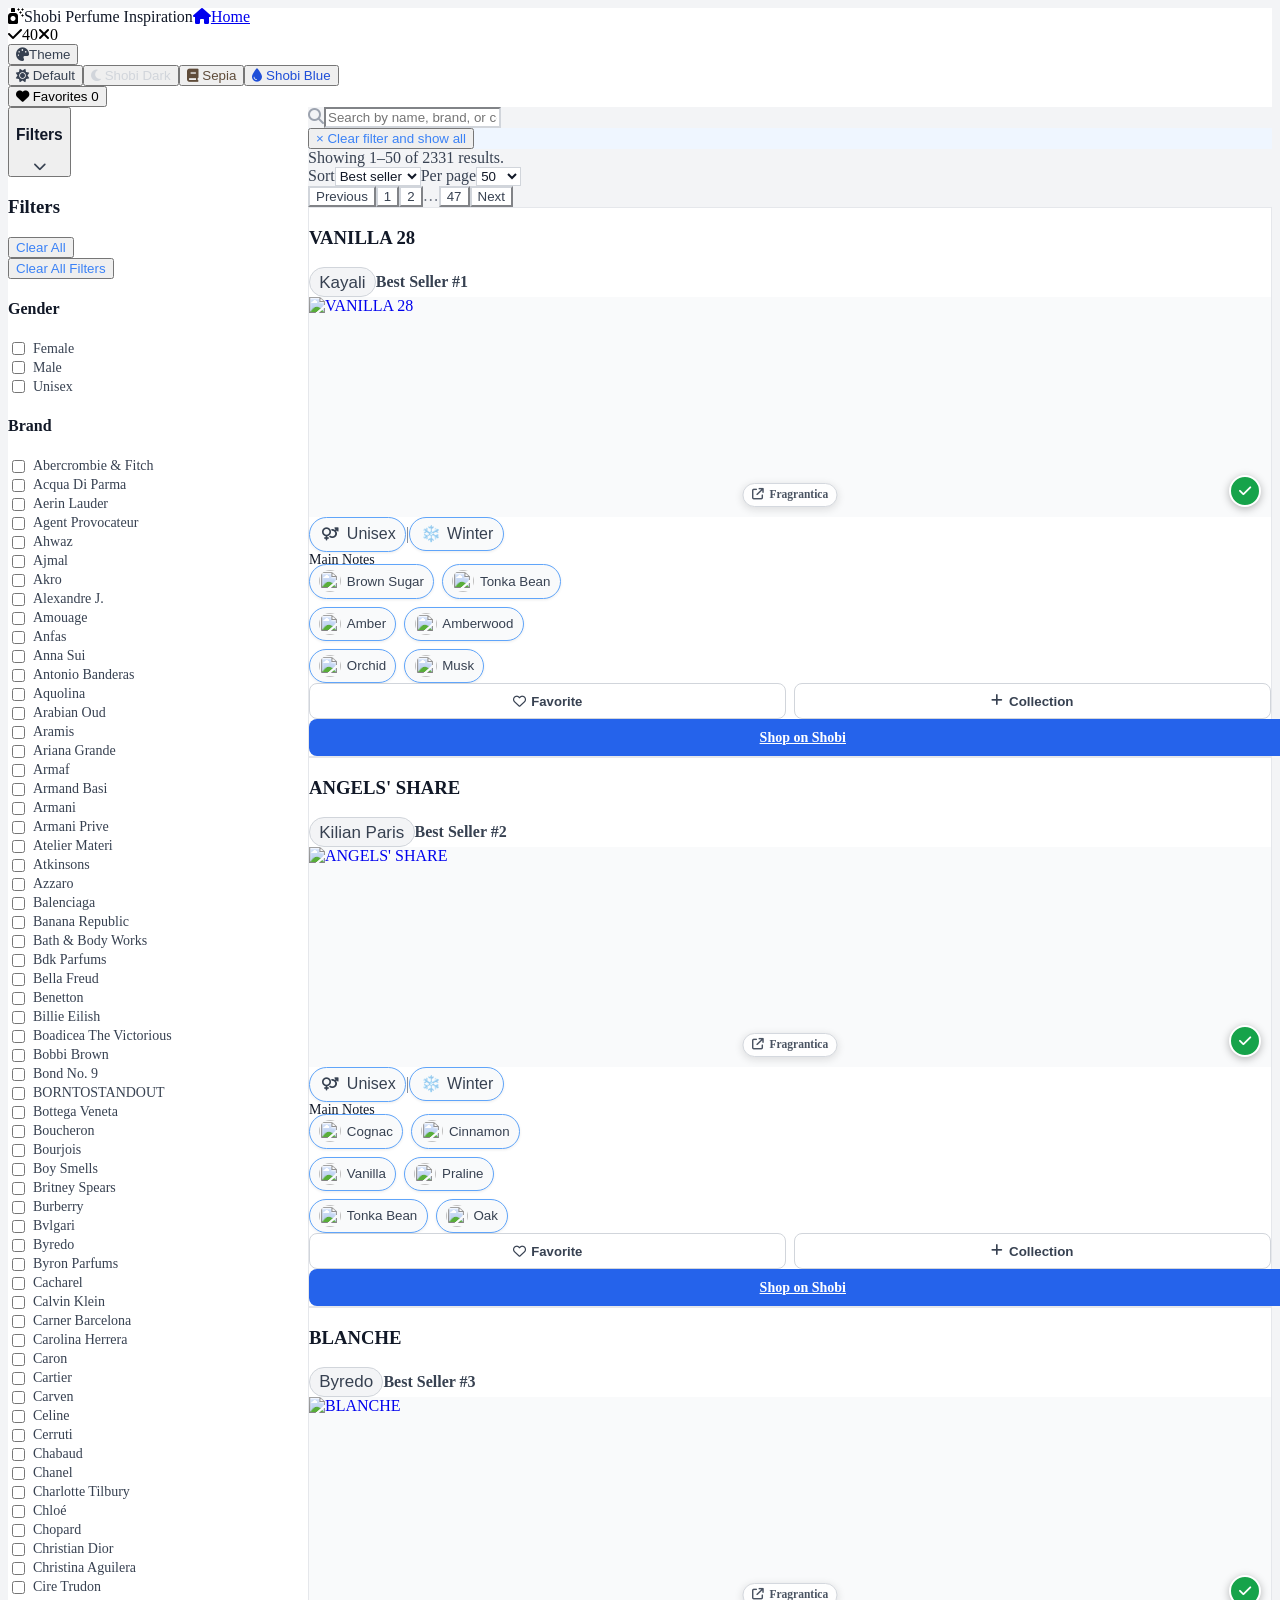
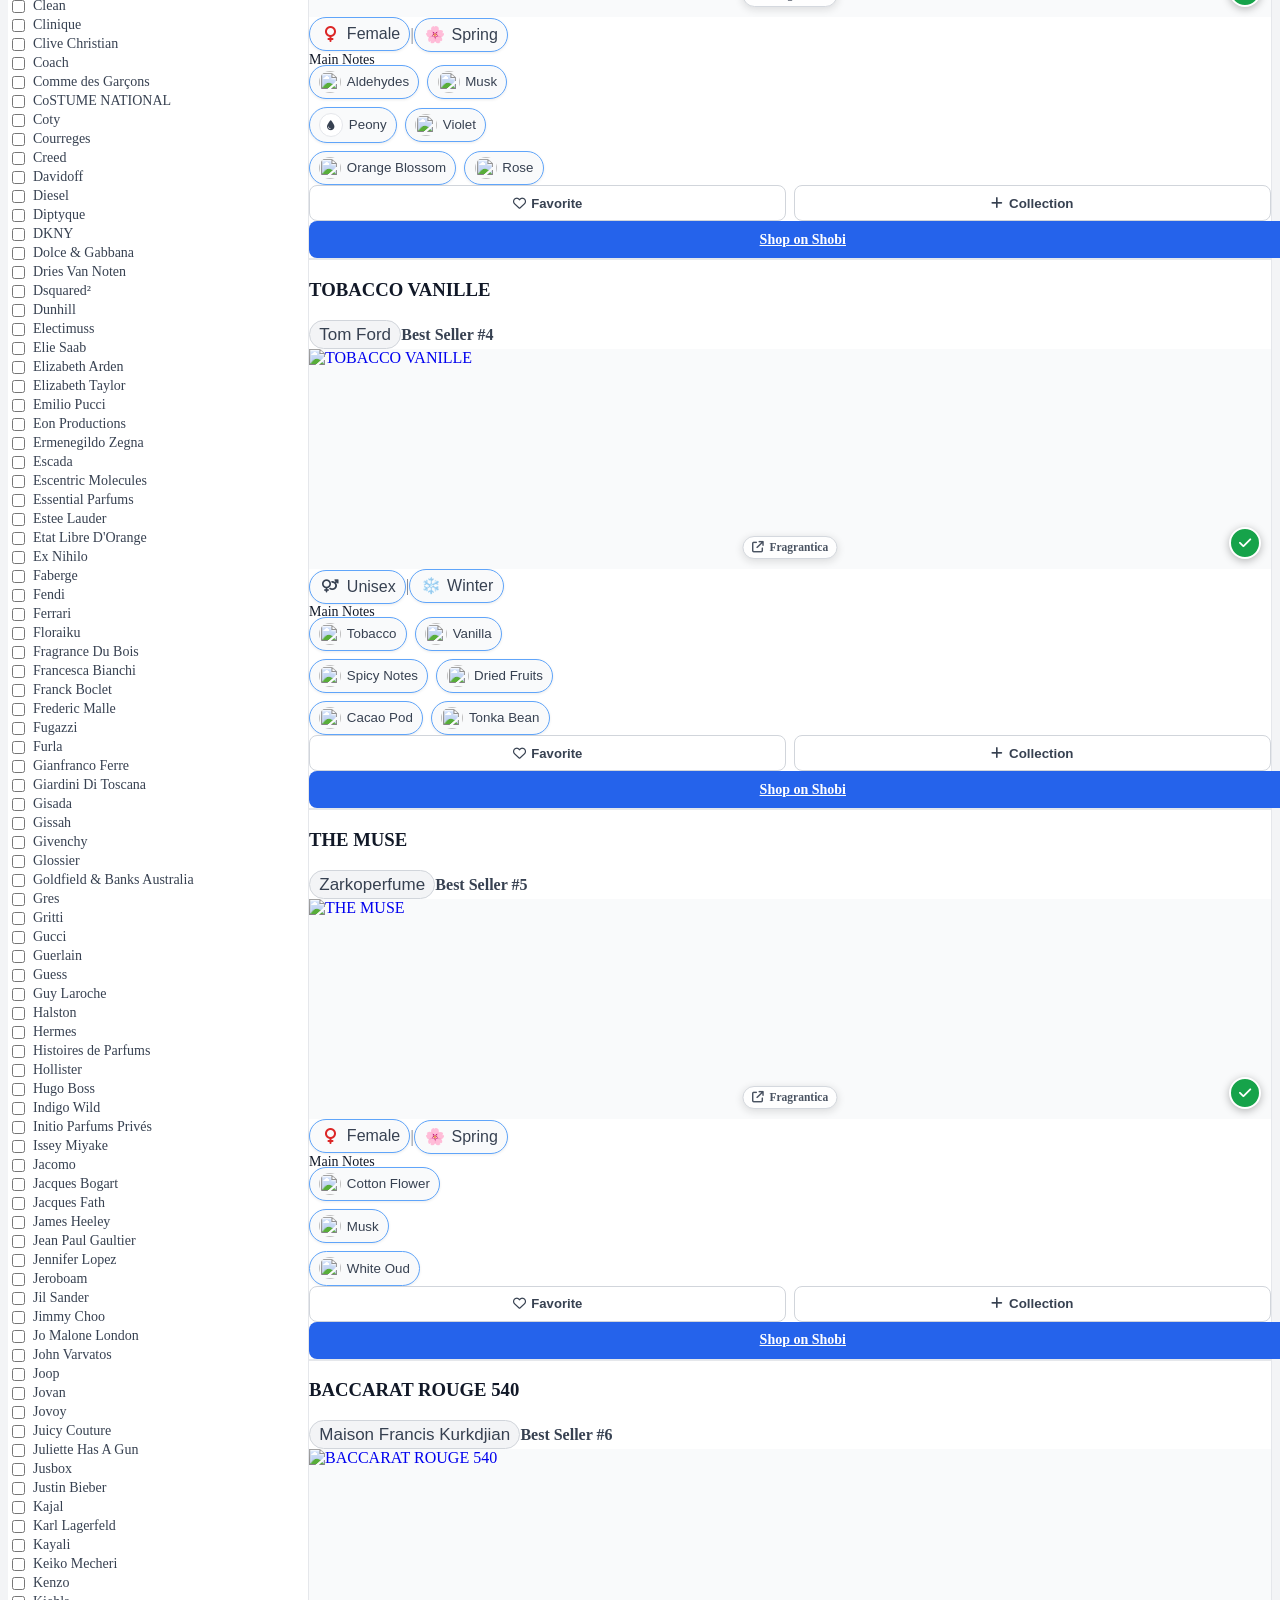
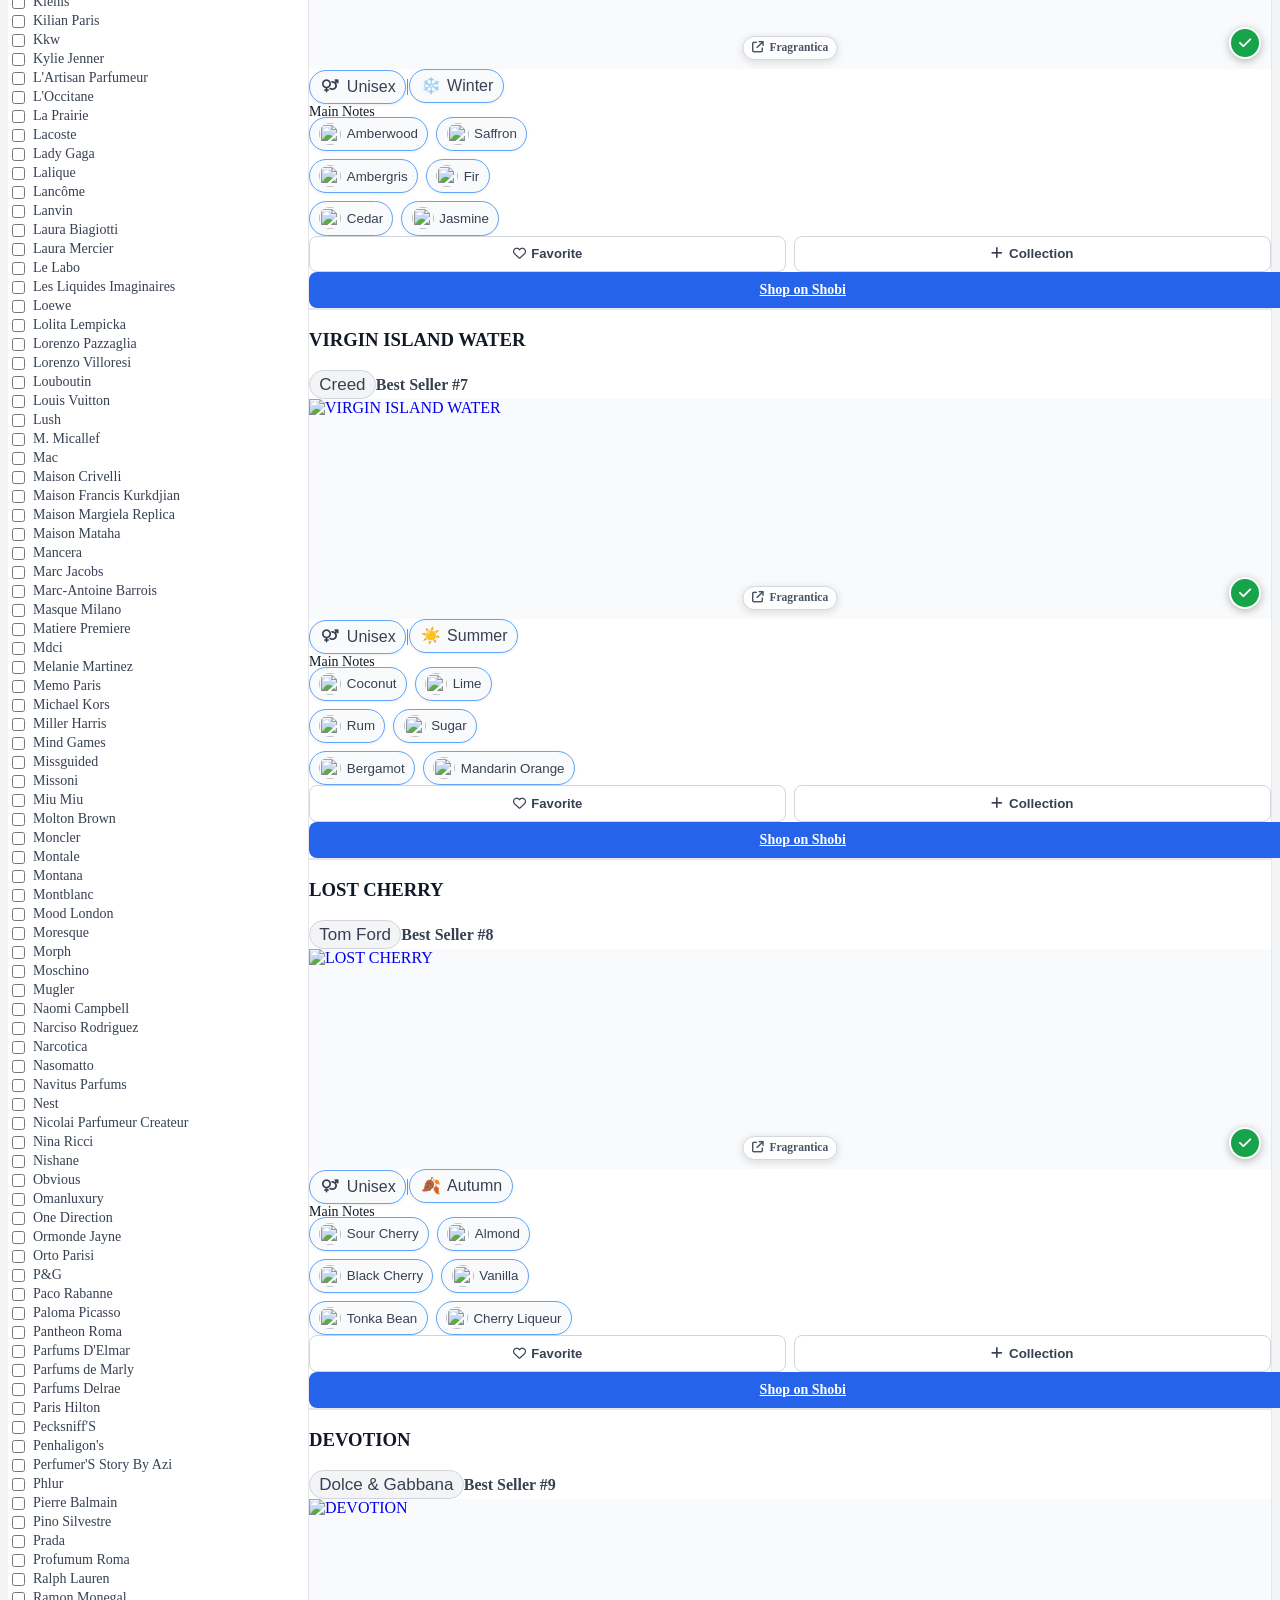
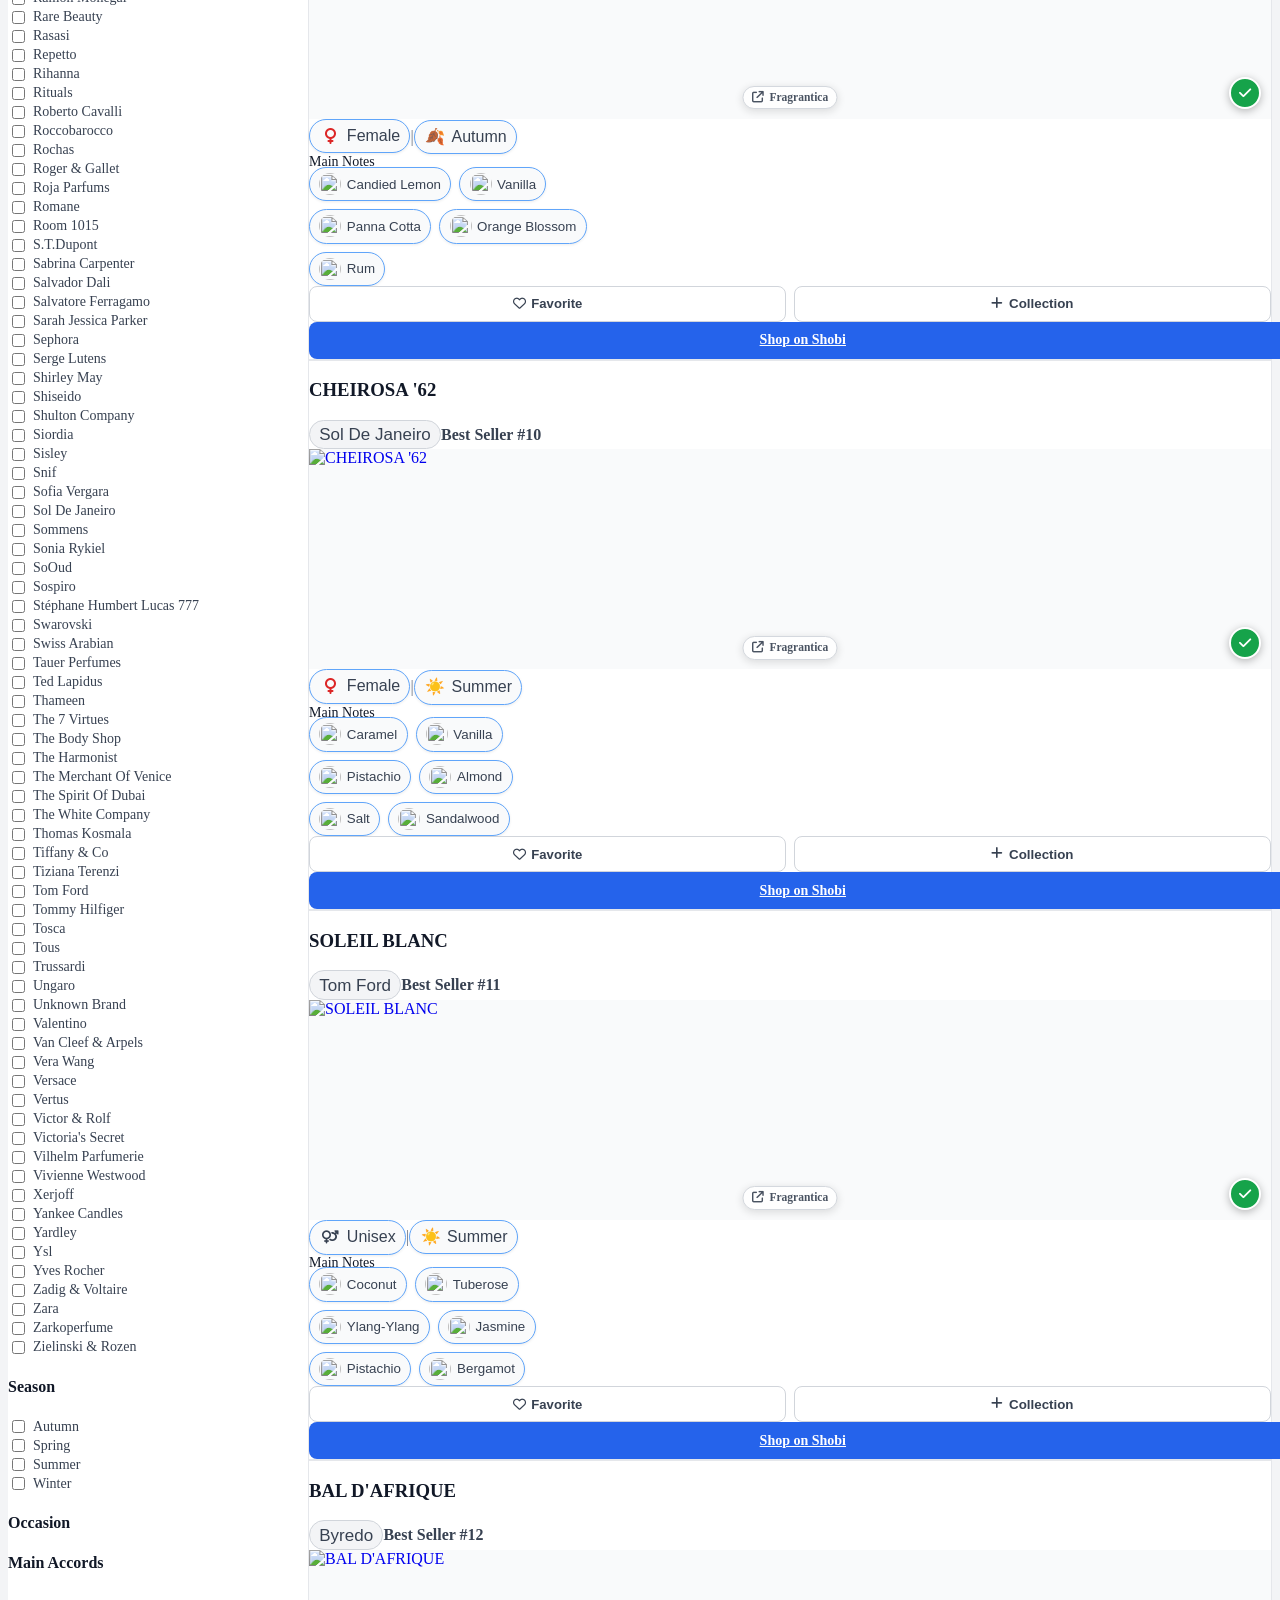
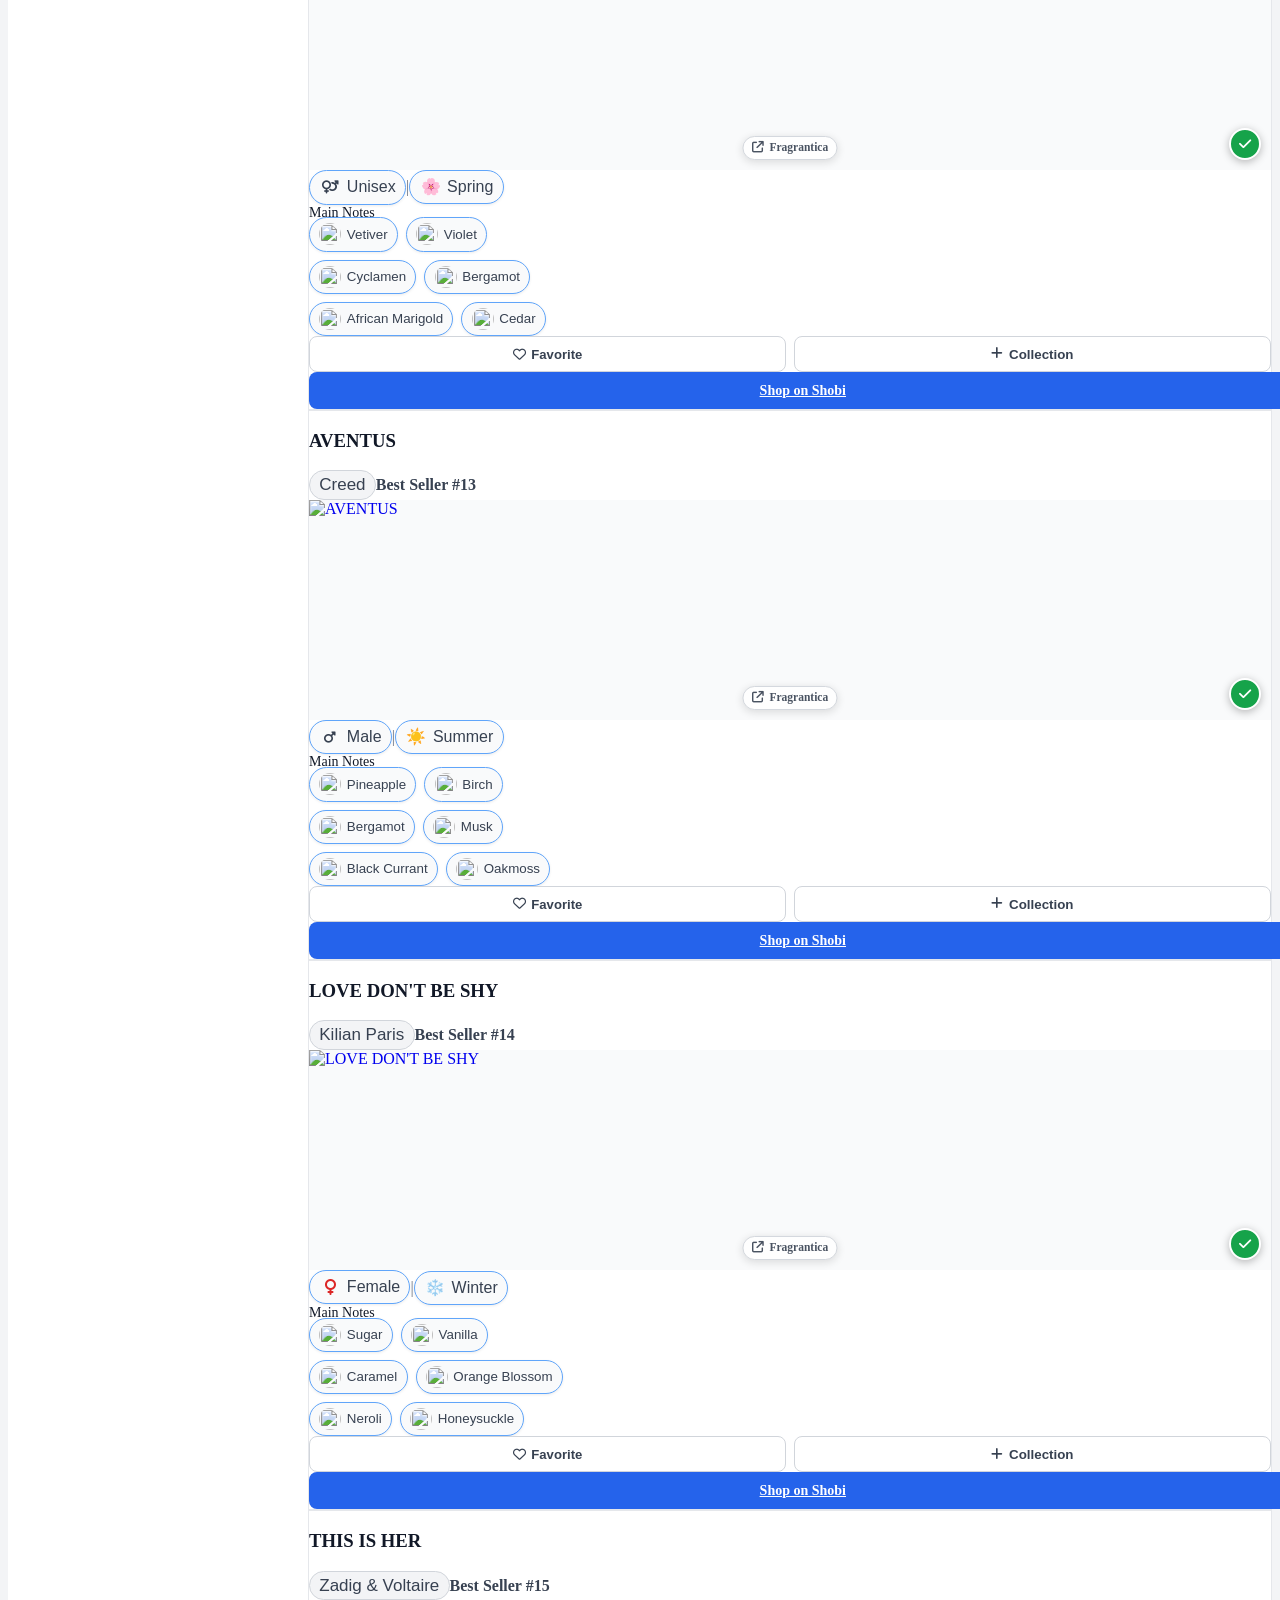
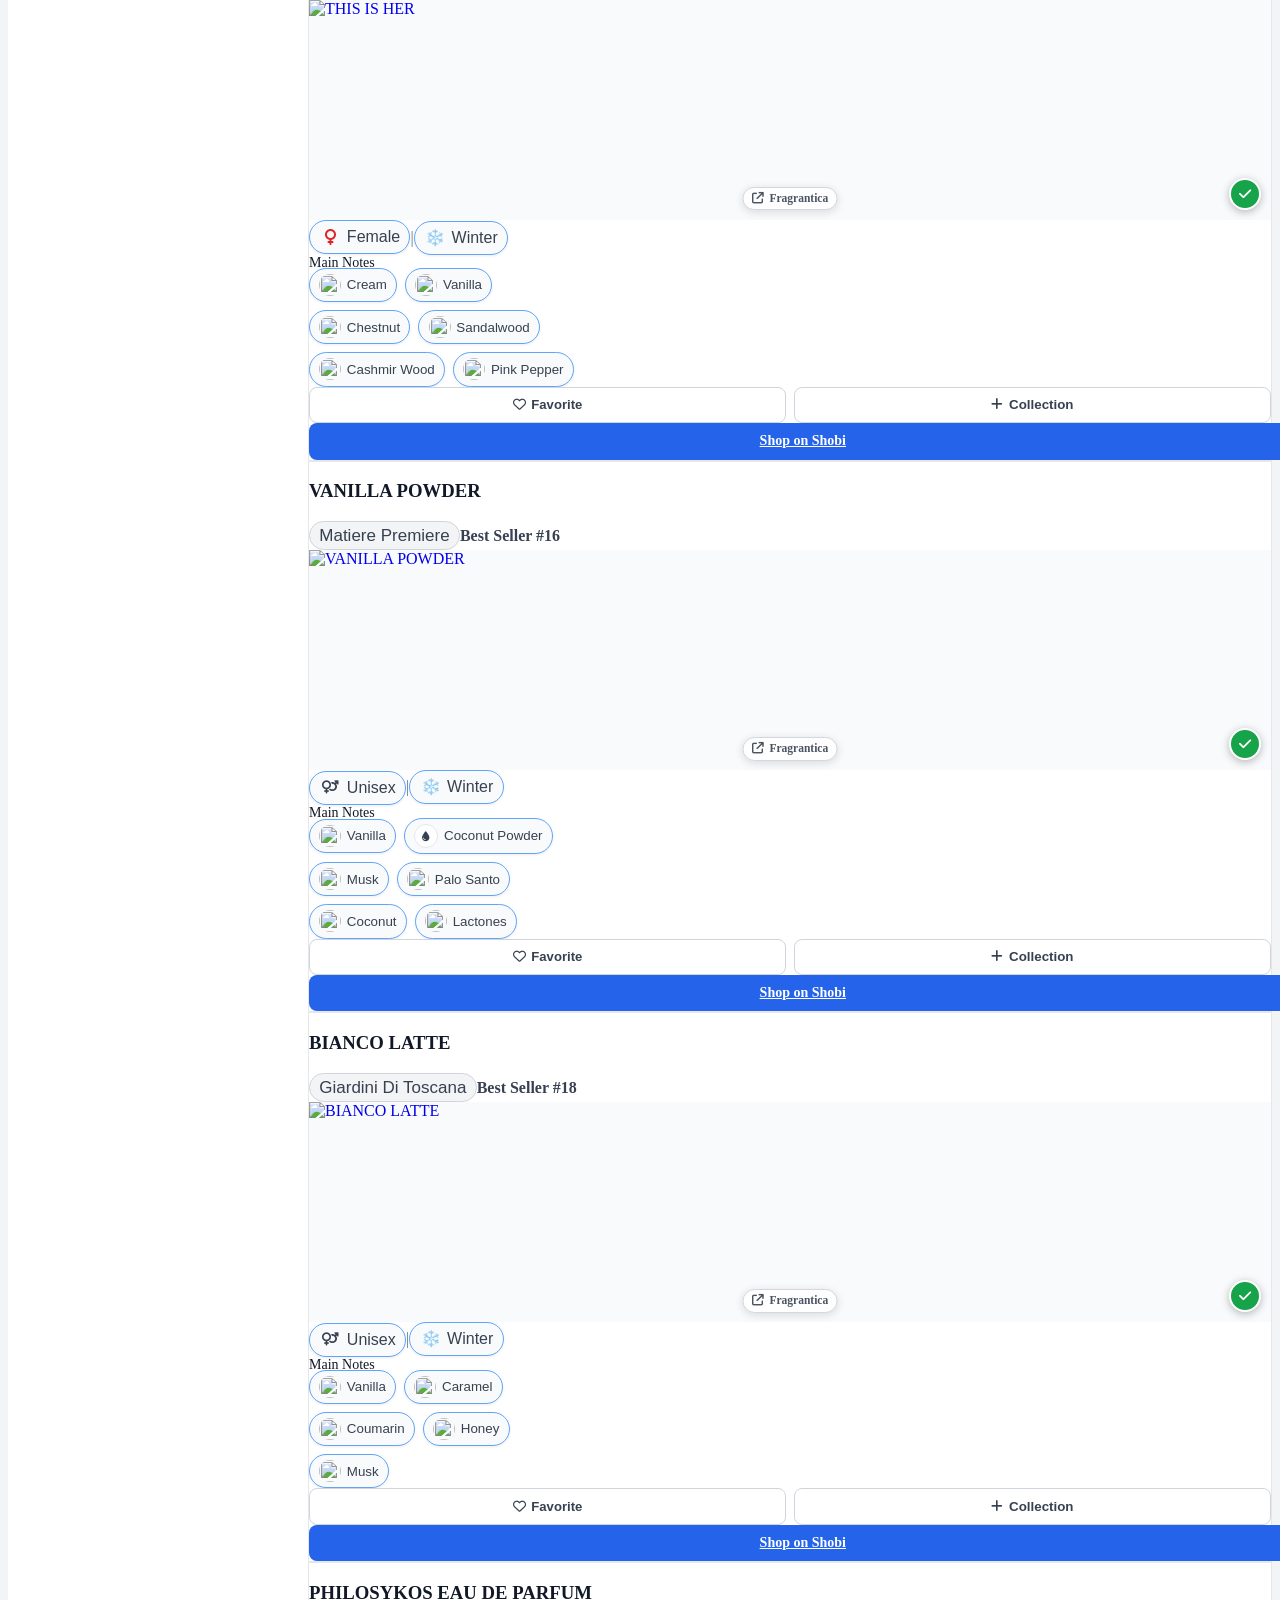
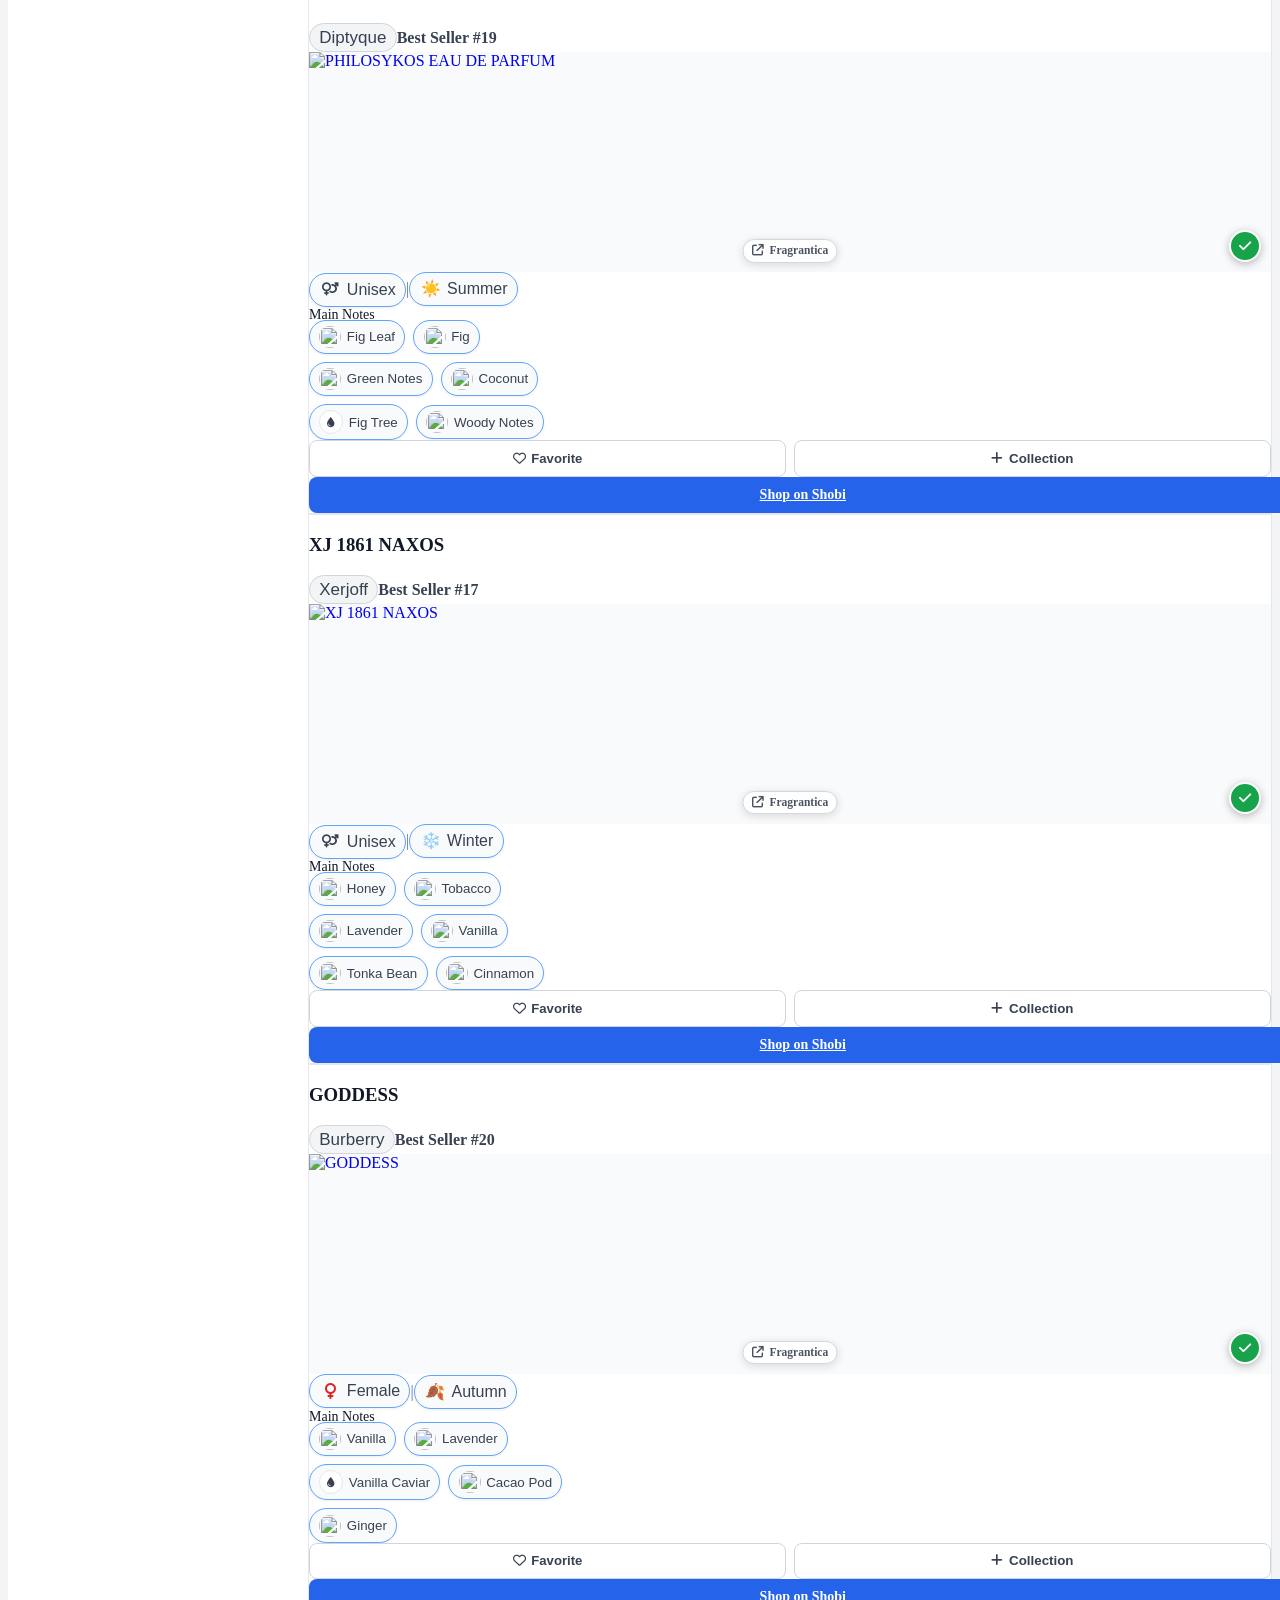
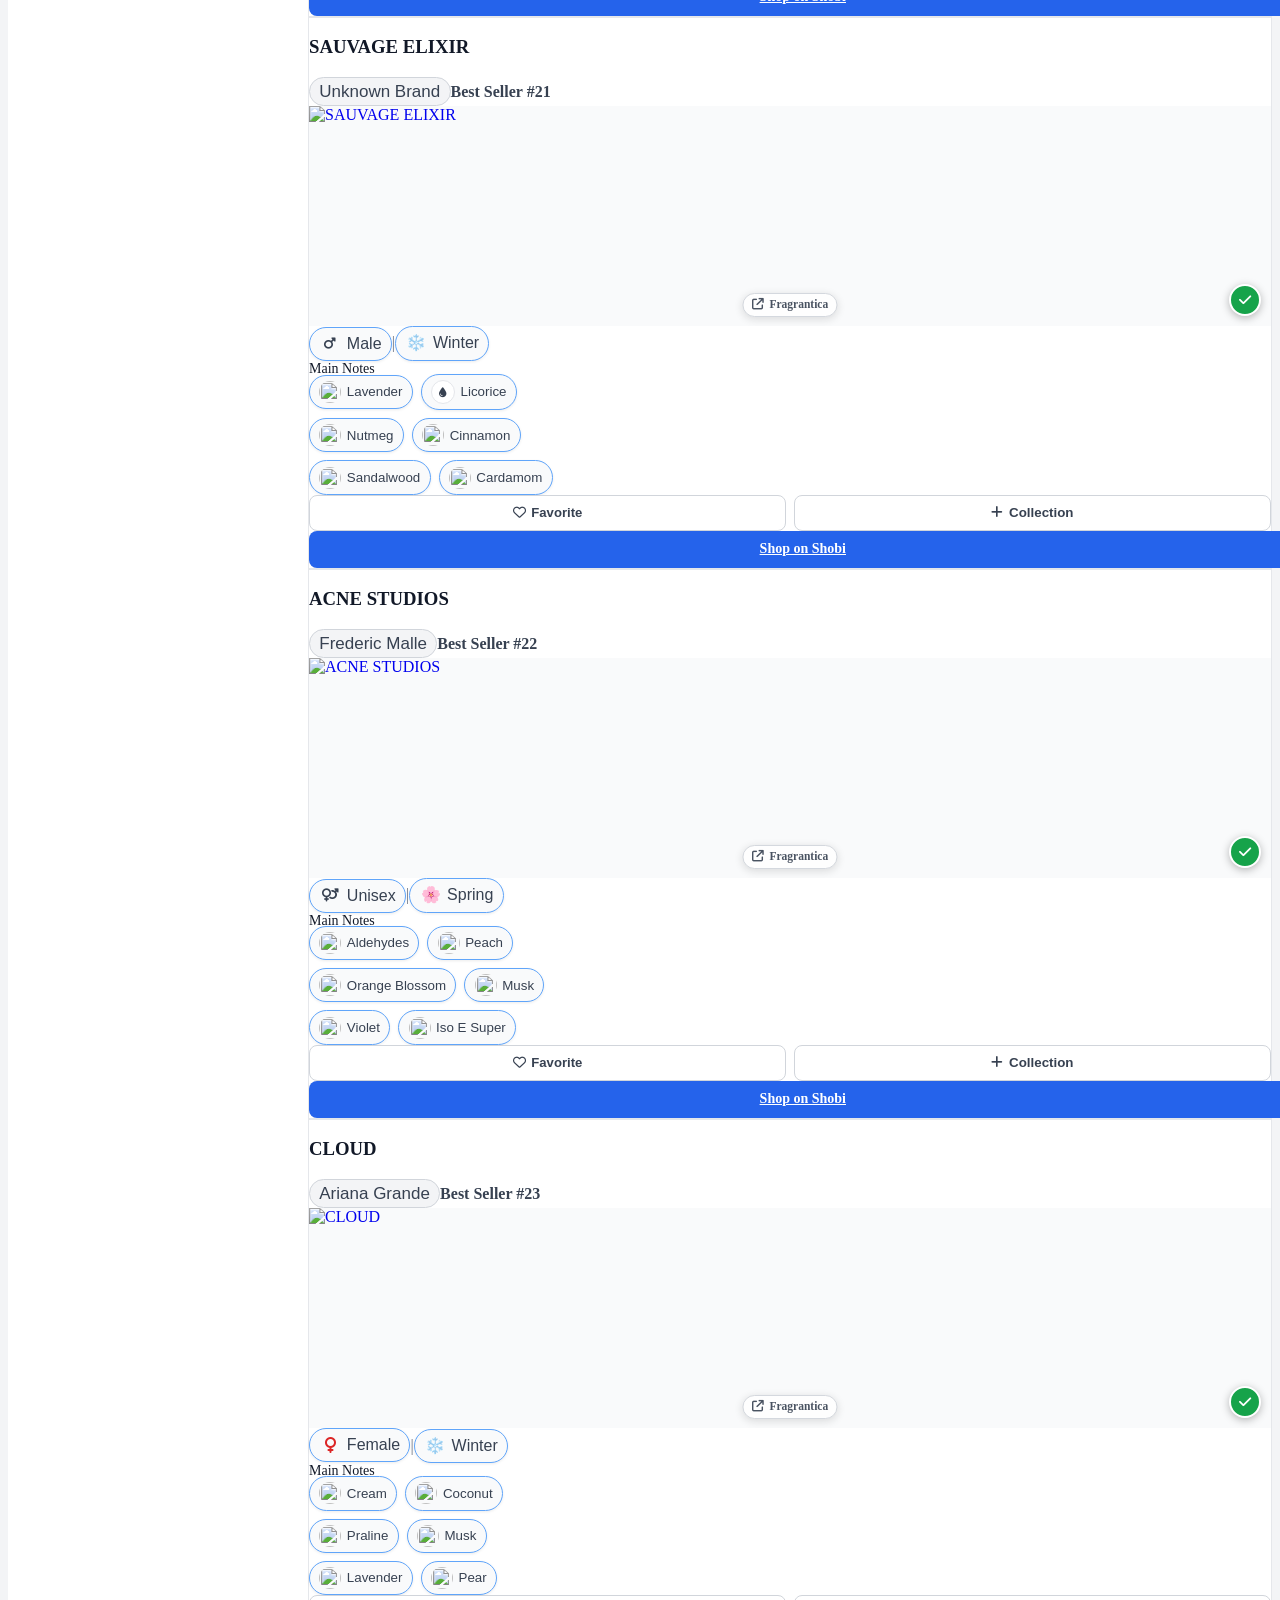
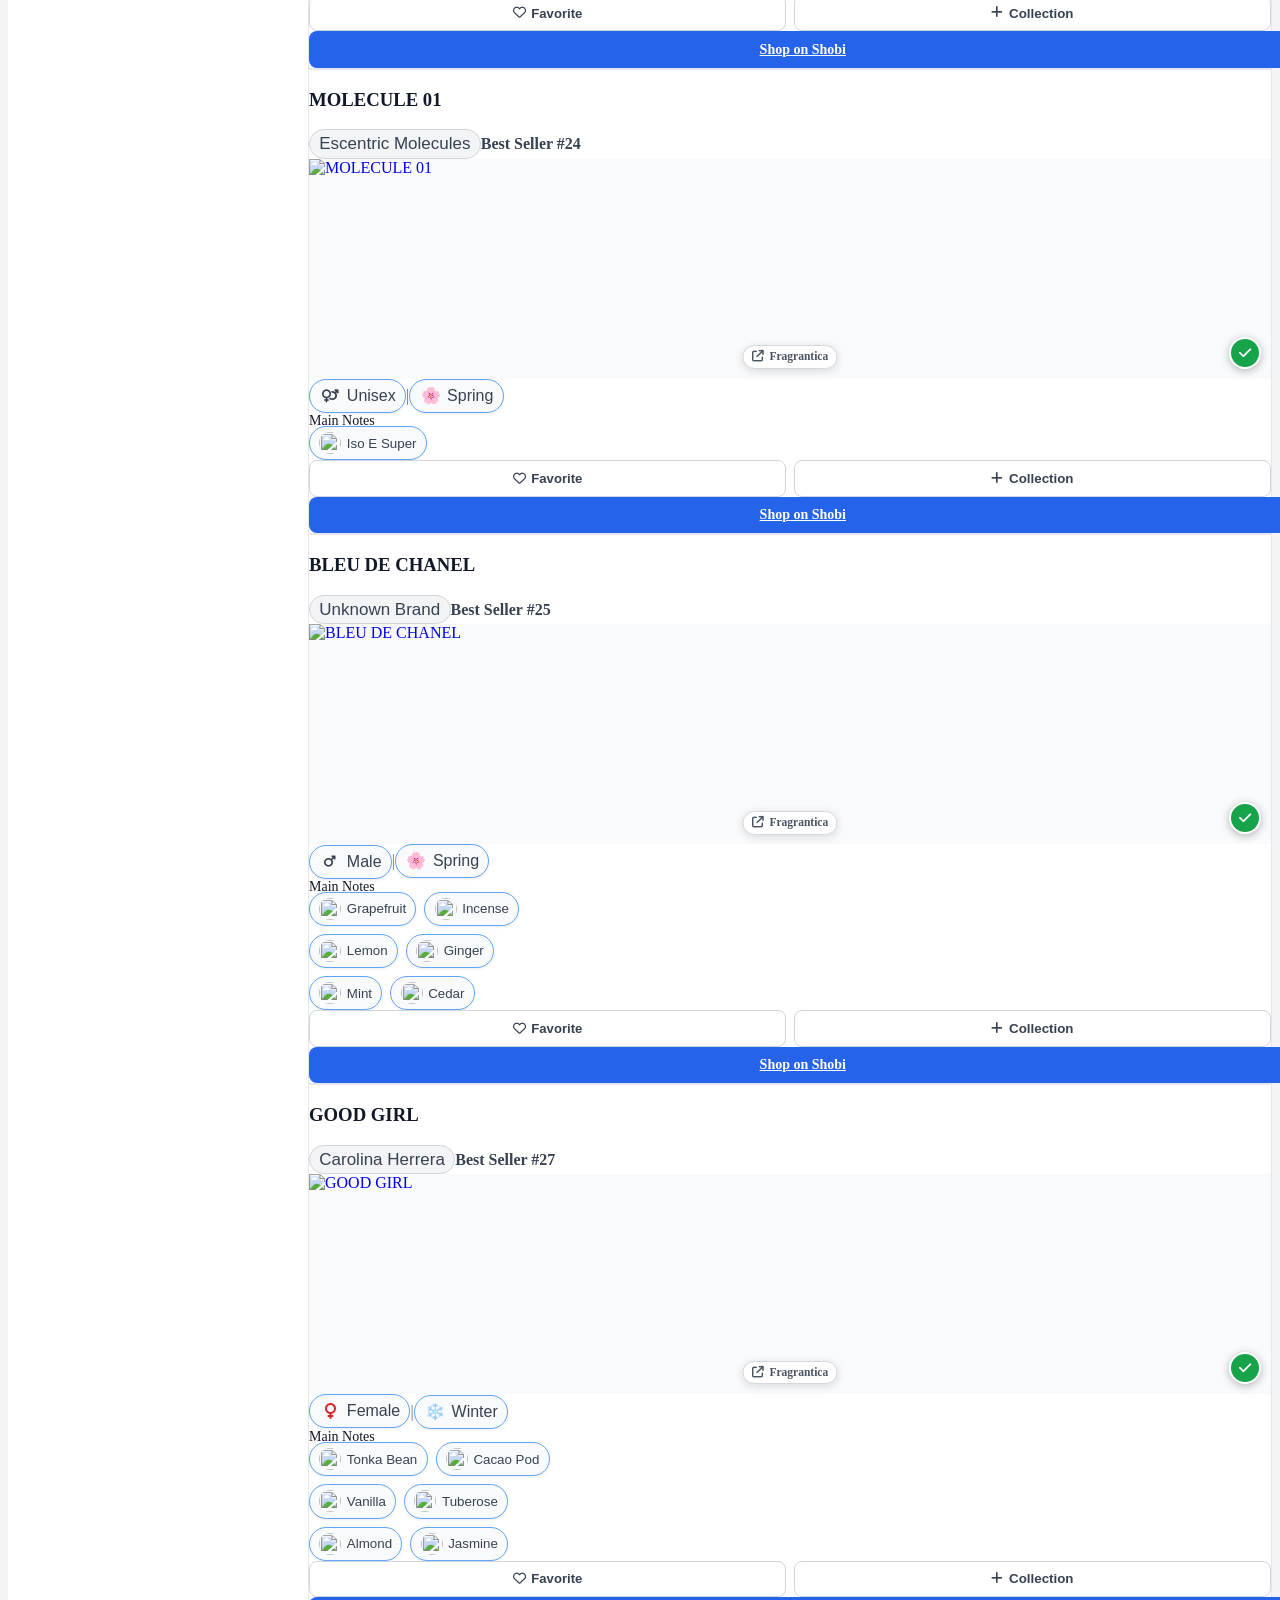
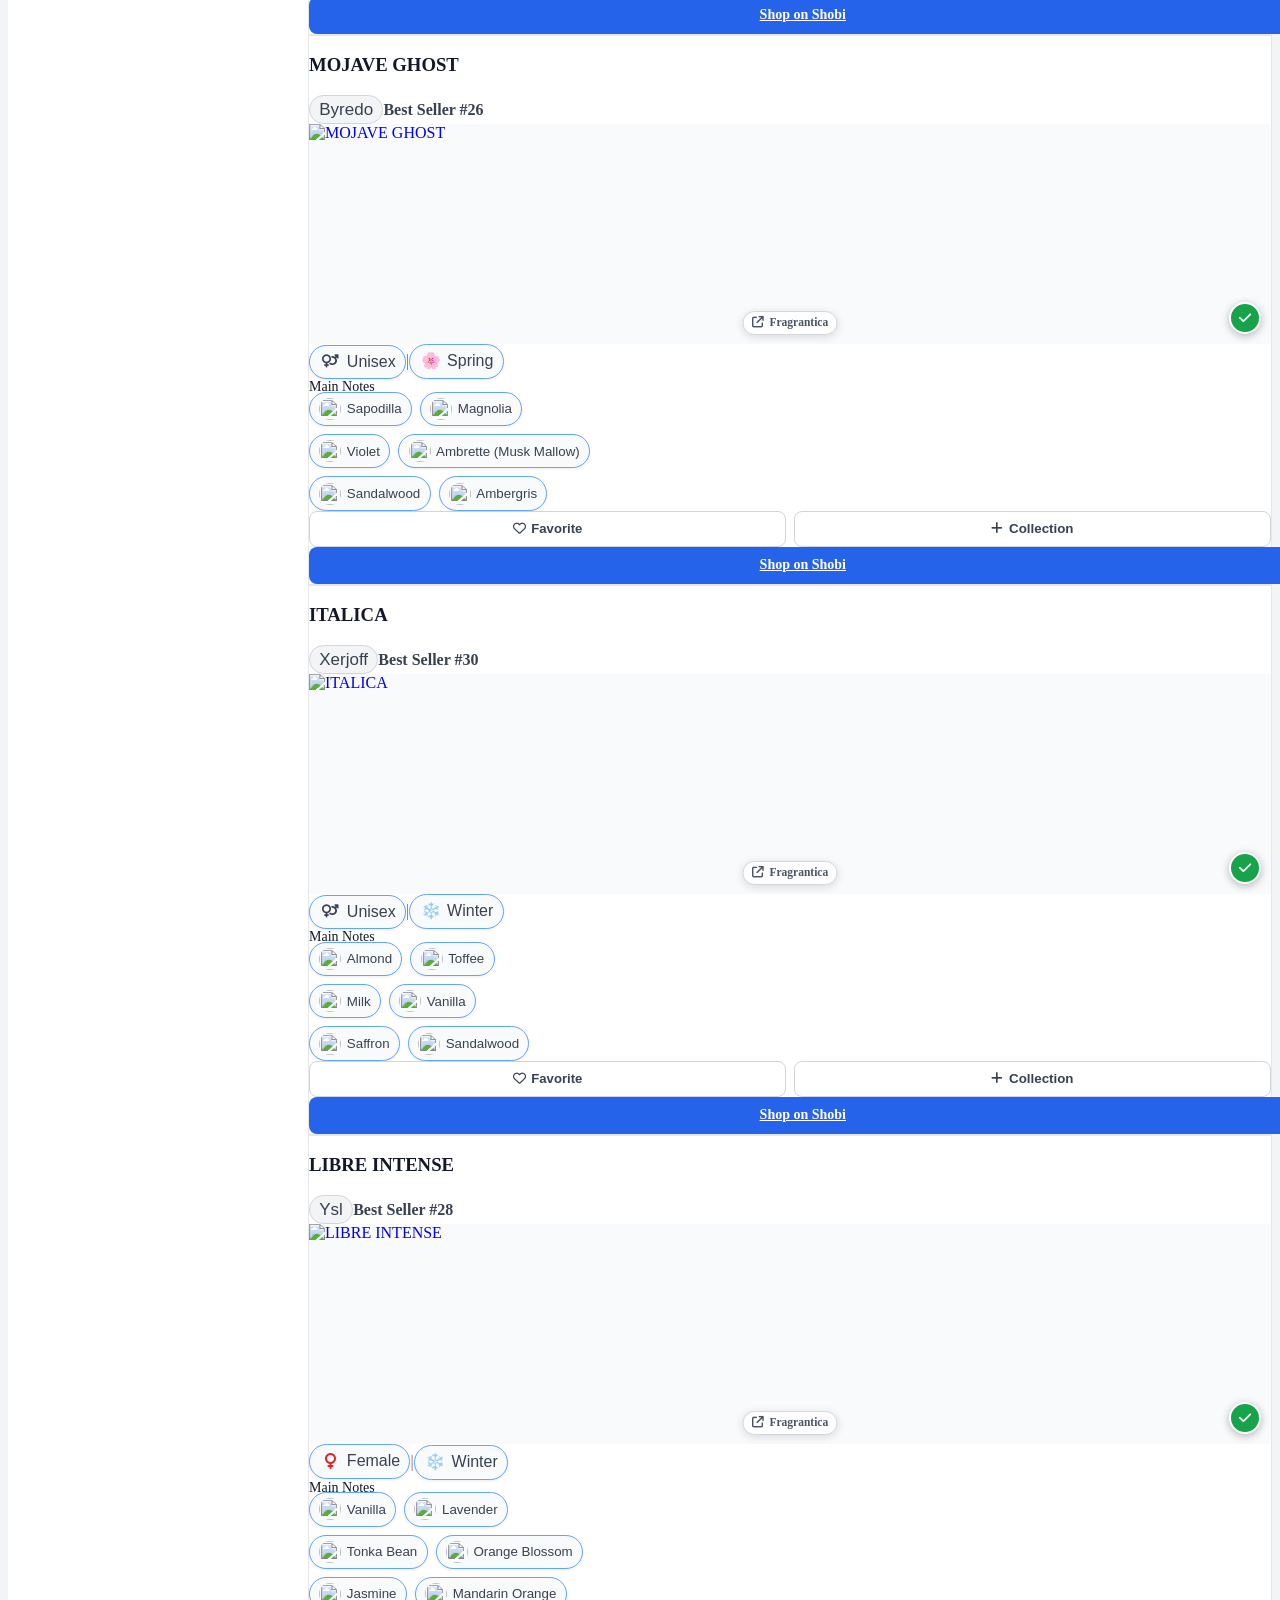
==== index.html @ 9210cb73 "Publish CANONICAL-TOP100-v1 to site payload" ====
<!DOCTYPE html>
<html lang="en" id="html-tag">
<head>
    <meta charset="UTF-8"><meta name="viewport" content="width=device-width, initial-scale=1.0"><title>Shobi Perfume Finder</title><script src="https://cdn.tailwindcss.com"></script><link rel="stylesheet" href="https://cdnjs.cloudflare.com/ajax/libs/font-awesome/6.5.2/css/all.min.css"><link rel="stylesheet" href="style.css?v=7"><link rel="stylesheet" href="fragrantica-image-links.css?v=1">
</head>
<body class="bg-base font-sans">
<nav class="bg-surface shadow-md sticky top-0 z-10"><div class="mx-auto px-4 sm:px-6 lg:px-8"><div class="flex justify-between h-16"><div class="flex-shrink-0 flex items-center"><i class="fas fa-spray-can-sparkles text-blue-600 text-xl mr-2"></i><span class="font-bold text-lg text-primary">Shobi Perfume Inspiration</span><a href="./" class="ml-4 inline-flex items-center gap-2 px-3 py-1.5 rounded-full bg-blue-600 text-white shadow-sm hover:bg-blue-700 text-sm font-semibold" title="Home" aria-label="Home"><i class="fa-solid fa-house"></i><span class="hidden sm:inline">Home</span></a></div><div class="flex items-center space-x-4"><div class="relative" id="theme-switcher"><button id="theme-menu-btn" class="flex items-center text-secondary text-accent-hover" title="Change theme"><i class="fas fa-palette text-lg"></i><span class="hidden sm:inline-block ml-2 text-sm font-medium">Theme</span></button><div id="theme-menu-dropdown" class="hidden absolute right-0 mt-2 w-36 bg-surface rounded-md shadow-lg z-20"><button data-theme="light" class="theme-btn block w-full text-left px-4 py-2 text-sm text-secondary hover:bg-base"><i class="fas fa-sun w-5 mr-1"></i> Default</button><button data-theme="dark" class="theme-btn block w-full text-left px-4 py-2 text-sm text-secondary hover:bg-base"><i class="fas fa-moon w-5 mr-1"></i> Shobi Dark</button><button data-theme="sepia" class="theme-btn block w-full text-left px-4 py-2 text-sm text-secondary hover:bg-base"><i class="fas fa-book w-5 mr-1"></i> Sepia</button><button data-theme="blue" class="theme-btn block w-full text-left px-4 py-2 text-sm text-secondary hover:bg-base"><i class="fas fa-tint text-lg"></i> Shobi Blue</button></div></div><button id="favorites-btn" class="flex items-center px-4 py-2 border border-transparent rounded-md shadow-sm text-sm font-medium text-white bg-red-600 hover:bg-red-700"><i class="fas fa-heart mr-2"></i> Favorites <span id="favorites-count" class="ml-2 bg-white text-red-600 text-xs font-bold rounded-full px-2 py-0.5">0</span></button></div></div></div></nav>
<div class="page-grid mx-auto p-4 sm:p-6 lg:p-8 gap-6"><aside id="filter-sidebar" class="bg-surface rounded-lg shadow-lg h-fit lg:sticky top-24"><button id="filters-toggle-btn" class="lg:hidden w-full flex justify-between items-center p-4"><h3 class="text-xl font-bold text-primary">Filters</h3><i id="filters-toggle-icon" class="fas fa-chevron-down transition-transform text-secondary"></i></button><div id="filters-content" class="hidden lg:block p-6 lg:p-0"><div class="hidden lg:flex justify-between items-center mb-4 lg:pt-6 lg:px-6"><h3 class="text-xl font-bold text-primary">Filters</h3><button id="reset-all-filters-btn-desktop" class="text-sm text-accent">Clear All</button></div><button id="reset-all-filters-btn-mobile" class="lg:hidden w-full text-center text-sm text-accent mb-4">Clear All Filters</button><div class="filter-group mb-6 lg:px-6"><h4 class="font-semibold text-primary mb-2">Gender</h4><div id="gender-filters" class="space-y-2"></div></div><div class="filter-group mb-6 lg:px-6"><h4 class="font-semibold text-primary mb-2">Brand</h4><div id="brand-filters" class="space-y-2 max-h-64 overflow-y-auto pr-2"><div id="brand-loader" class="text-sm text-tertiary">Loading brands...</div></div></div><div class="filter-group mb-6 lg:px-6"><h4 class="font-semibold text-primary mb-2">Season</h4><div id="season-filters" class="space-y-2"><div id="season-loader" class="text-sm text-tertiary">Loading filters...</div></div></div><div class="filter-group mb-6 lg:px-6"><h4 class="font-semibold text-primary mb-2">Occasion</h4><div id="occasion-filters" class="space-y-2 max-h-64 overflow-y-auto pr-2"></div></div><div class="filter-group lg:px-6 lg:pb-6"><h4 class="font-semibold text-primary mb-2">Main Accords</h4><div id="accord-filters" class="space-y-2 max-h-64 overflow-y-auto pr-2"></div></div></div></aside><main id="main-content"><section class="w-full mb-6"><div class="relative"><span class="absolute inset-y-0 left-0 pl-3 flex items-center"><i class="fas fa-search text-placeholder-color"></i></span><input type="text" id="search-input" class="block w-full pl-10 pr-4 py-3 border-base rounded-md bg-surface text-primary focus-ring sm:text-lg" placeholder="Search by name, brand, or code..."></div></section><div id="brand-info-container" class="hidden bg-accent-subtle border-l-4 border-accent p-6 rounded-md shadow-md mb-6"><div id="brand-info-content"></div><button id="clear-brand-filter" class="mt-4 text-sm font-medium text-accent">&times; Clear filter and show all</button></div><div id="active-filters-display" class="mb-4 flex flex-wrap gap-2"></div><div id="results-count" class="text-secondary mb-4">Loading perfumes...</div><div id="resultsContainer" class="grid grid-cols-1 sm:grid-cols-2 md:grid-cols-3 lg:grid-cols-4 xl:grid-cols-5 2xl:grid-cols-6 gap-6"></div></main></div>
<template id="perfume-card-template"><div class="bg-surface rounded-lg shadow-lg overflow-hidden flex flex-col transition-transform duration-200 hover:scale-[1.03]"><div class="p-5 relative flex-grow flex flex-col"><button class="favorite-btn absolute top-4 right-4 text-2xl icon-base-color hover:text-red-500"><i class="fa-regular fa-heart"></i></button><div data-action="show-details"><p class="text-xs font-mono text-tertiary mb-1" data-field="code"></p><h3 class="text-lg font-bold text-primary mb-1" data-field="inspiredBy"></h3></div><button data-action="filter-brand" class="text-sm text-secondary mb-3 text-left hover:underline" data-field="brand"></button><div data-field="audience-icons" class="flex space-x-3 text-base mb-3"></div><p data-field="description" class="hidden lg:block text-sm text-secondary mb-4 truncate-3-lines"></p><div data-field="type-icons" class="flex space-x-3 text-base mb-4"></div><div class="mt-auto"><a data-field="shobiLink" target="_blank" rel="noopener noreferrer" class="block w-full text-center px-4 py-2 rounded-md text-sm font-medium text-white bg-blue-600">Buy at Shobi</a></div></div></div></template>
<div id="perfume-modal" class="hidden" aria-hidden="true"><div id="modal-content"><button id="modal-close-btn" type="button"></button><div id="modal-overlay"></div><span id="modal-inspiredBy"></span><span id="modal-brand"></span><span id="modal-code"></span><span id="modal-description"></span><span id="modal-notes"></span><span id="modal-boost-guide"></span><a id="modal-shobiLink"></a></div></div>
<script src="script.js?v=3"></script><script src="bestsellers-1.js?v=1"></script><script src="bestsellers-2.js?v=1"></script><script src="bestsellers-3.js?v=1"></script><script src="bestsellers-4.js?v=1"></script><script src="bestsellers-5.js?v=1"></script><script src="bestseller-ranking.js?v=3"></script><script src="pagination.js?v=12"></script><script src="bestseller-2-card.js?v=2"></script><script src="bestseller-catcher-notes.js?v=5"></script><script src="bestseller-social-card-missing-fixes.js?v=2"></script><script src="bestseller-notes-enrichment.js?v=4"></script><script src="bestseller-top100-enrichment.js?v=4"></script><script src="bestseller-001-100-canonical-data.js?v=2"></script><script src="bestseller-001-100-canonical-cards.js?v=2"></script><script src="bestseller-title-brand-cleanup.js?v=2"></script><script src="bestseller-catcher-visual-check.js?v=11"></script><script src="bestseller-status-counter.js?v=1"></script><script src="fragrantica-note-icons.js?v=3"></script><script src="bestseller-41-200-ranking-extension.js?v=1"></script><script src="sorting-bestsellers.js?v=3"></script></body></html>
---- style.css ----
/* --- TEMA-DEFINITIONER (Uændret) --- */
:root { --color-bg-base:#f3f4f6;--color-bg-surface:#fff;--color-bg-subtle:#f9fafb;--color-bg-accent-subtle:#eff6ff;--color-bg-primary:#3B82F6;--color-bg-primary-hover:#2563EB;--color-bg-danger:#DC2626;--color-bg-danger-hover:#B91C1C;--color-text-primary:#111827;--color-text-secondary:#374151;--color-text-tertiary:#6b7280;--color-text-placeholder:#9ca3af;--color-text-primary-accent:#3B82F6;--color-text-primary-accent-hover:#2563EB;--color-text-danger:#DC2626;--color-text-on-primary:#fff;--color-border-base:#d1d5db;--color-border-light:#e5e7eb;--color-border-accent:#60A5FA;--color-focus-ring:#60A5FA;--color-icon-base:#d1d5db;}
[data-theme="dark"]{--color-bg-base:#1f2937;--color-bg-surface:#374151;--color-bg-subtle:#4b5563;--color-bg-accent-subtle:#374151;--color-bg-primary:#60A5FA;--color-bg-primary-hover:#93C5FD;--color-bg-danger:#F87171;--color-bg-danger-hover:#FB923C;--color-text-primary:#f9fafb;--color-text-secondary:#d1d5db;--color-text-tertiary:#9ca3af;--color-text-placeholder:#9ca3af;--color-text-primary-accent:#60A5FA;--color-text-primary-accent-hover:#93C5FD;--color-text-danger:#F87171;--color-text-on-primary:#111827;--color-border-base:#4b5563;--color-border-light:#4b5563;--color-border-accent:#60A5FA;--color-focus-ring:#60A5FA;--color-icon-base:#6b7280;}
[data-theme="sepia"]{--color-bg-base:#fbf0e4;--color-bg-surface:#fff8f0;--color-bg-subtle:#fdf5ec;--color-bg-accent-subtle:#fdeee0;--color-bg-primary:#b45309;--color-bg-primary-hover:#92400e;--color-bg-danger:#dc2626;--color-bg-danger-hover:#b91c1c;--color-text-primary:#433422;--color-text-secondary:#5f4c3a;--color-text-tertiary:#7c6d5e;--color-text-placeholder:#9e8a77;--color-text-primary-accent:#b45309;--color-text-primary-accent-hover:#92400e;--color-text-danger:#dc2626;--color-text-on-primary:#fff;--color-border-base:#d4c2af;--color-border-light:#e4d5c5;--color-border-accent:#f59e0b;--color-focus-ring:#f59e0b;--color-icon-base:#c7b29e;}
[data-theme="blue"]{--color-bg-base:#eff6ff;--color-bg-surface:#fff;--color-bg-subtle:#f5f9ff;--color-bg-accent-subtle:#eff6ff;--color-bg-primary:#2563EB;--color-bg-primary-hover:#1D4ED8;--color-bg-danger:#DC2626;--color-bg-danger-hover:#B91C1C;--color-text-primary:#1E3A8A;--color-text-secondary:#1E4ED8;--color-text-tertiary:#3B82F6;--color-text-placeholder:#93C5FD;--color-text-primary-accent:#1D4ED8;--color-text-primary-accent-hover:#1E3A8A;--color-text-danger:#DC2626;--color-text-on-primary:#fff;--color-border-base:#BFDBFE;--color-border-light:#DBEAFE;--color-border-accent:#2563EB;--color-focus-ring:#2563EB;--color-icon-base:#BFDBFE;}
.bg-base{background-color:var(--color-bg-base)}.bg-surface{background-color:var(--color-bg-surface)}.bg-subtle{background-color:var(--color-bg-subtle)}.bg-accent-subtle{background-color:var(--color-bg-accent-subtle)}.hover\:bg-base:hover{background-color:var(--color-bg-base)}.text-primary{color:var(--color-text-primary)}.text-secondary{color:var(--color-text-secondary)}.text-tertiary{color:var(--color-text-tertiary)}.text-accent{color:var(--color-text-primary-accent)}.text-accent-hover:hover{color:var(--color-text-primary-accent-hover)}.text-placeholder-color{color:var(--color-text-placeholder)}.icon-base-color{color:var(--color-icon-base)}.border-base{border-color:var(--color-border-base)}.border-light{border-color:var(--color-border-light)}.border-accent{border-color:var(--color-border-accent)}.placeholder-color::placeholder{color:var(--color-text-placeholder)}.focus-ring:focus{--tw-ring-color:var(--color-focus-ring)!important;border-color:var(--color-focus-ring)!important;outline-color:var(--color-focus-ring)!important}.page-grid{display:grid;grid-template-columns:1fr}@media(min-width:1024px){.page-grid{grid-template-columns:300px 1fr}}.favorite-btn .fa-solid{display:none}.favorite-btn .fa-regular{display:inline-block}.favorite-btn.is-favorite{color:#EF4444}.favorite-btn.is-favorite .fa-solid{display:inline-block}.favorite-btn.is-favorite .fa-regular{display:none}#perfume-modal{transition-property:opacity,visibility}#modal-content{transition-property:opacity,transform}.filter-group label{display:flex;align-items:center;cursor:pointer;font-size:.875rem;color:var(--color-text-secondary);transition:opacity .2s ease}.filter-group input{margin-right:.5rem;accent-color:var(--color-bg-primary);cursor:pointer}.filter-group label.disabled{opacity:.5;cursor:not-allowed}.truncate-3-lines{display:-webkit-box;-webkit-box-orient:vertical;-webkit-line-clamp:3;overflow:hidden}[data-action="filter-icon"]{cursor:pointer;transition:transform .2s ease}[data-action="filter-icon"]:hover{transform:scale(1.2)}.rotate-180{transform:rotate(180deg)}.filter-token{display:inline-flex;align-items:center;padding:.25rem .6rem;border-radius:9999px;font-size:.75rem;font-weight:500;line-height:1;white-space:nowrap}.filter-token button{margin-left:.5rem;padding:0;background:none;border:none;cursor:pointer;font-size:.9em;line-height:1;color:inherit;opacity:.7;transition:opacity .2s ease}.filter-token button:hover{opacity:1}.token-gender{background-color:#ec4899;color:white}.token-brand{background-color:#6366f1;color:white}.token-season{background-color:#f59e0b;color:white}.token-occasion{background-color:#10b981;color:white}.token-accord{background-color:#6b7280;color:white}[data-theme="dark"] .token-gender{background-color:#f9a8d4;color:#1f2937}[data-theme="dark"] .token-brand{background-color:#a5b4fc;color:#1f2937}[data-theme="dark"] .token-season{background-color:#fbbf24;color:#1f2937}[data-theme="dark"] .token-occasion{background-color:#6ee7b7;color:#1f2937}[data-theme="dark"] .token-accord{background-color:#9ca3af;color:#1f2937}
.perfume-card-prototype{border:1px solid var(--color-border-light);transition:transform .18s ease,box-shadow .18s ease,border-color .18s ease}.perfume-card-prototype:hover{transform:translateY(-4px);border-color:var(--color-border-accent);box-shadow:0 14px 28px rgba(0,0,0,.14)}.perfume-card-prototype [data-action="filter-brand"]{display:inline-flex;align-items:center;cursor:pointer;padding:.32rem .58rem;border:1px solid var(--color-border-base);border-radius:9999px;background:var(--color-bg-base);text-decoration:none!important;line-height:1;transition:color .16s ease,border-color .16s ease,background-color .16s ease}.perfume-card-prototype [data-action="filter-brand"]:hover,.perfume-card-prototype [data-action="filter-brand"]:focus-visible{color:var(--color-text-primary-accent);border-color:var(--color-border-accent);background:var(--color-bg-accent-subtle);outline:none}.perfume-card-prototype [data-action="filter-brand"]+span{border:0!important;border-radius:0!important;background:transparent!important;padding:0!important;color:var(--color-text-secondary)!important;box-shadow:none!important;font-weight:700!important}.prototype-image-wrap{height:220px;background:var(--color-bg-subtle);display:flex;align-items:center;justify-content:center;overflow:hidden}.prototype-image-wrap img{width:100%;height:100%;object-fit:contain;transition:transform .18s ease}.perfume-card-prototype:hover .prototype-image-wrap img{transform:scale(1.025)}.prototype-details-btn{width:100%;padding:.6rem .8rem;border:1px solid var(--color-border-base);border-radius:.5rem;color:var(--color-text-primary);font-size:.875rem;font-weight:600;background:var(--color-bg-surface)}.prototype-details-btn:hover{border-color:var(--color-border-accent);color:var(--color-text-primary-accent)}.prototype-actions{display:grid;grid-template-columns:1fr 1fr;gap:.5rem;font-size:.82rem}.prototype-actions button{display:inline-flex;align-items:center;justify-content:center;gap:.35rem;white-space:nowrap;padding:.6rem .45rem;border:1px solid var(--color-border-base);border-radius:.5rem;background:var(--color-bg-surface);color:var(--color-text-secondary);font-weight:600;transition:border-color .18s ease,color .18s ease,background-color .18s ease}.prototype-actions .favorite-btn{position:static;font-size:.82rem;color:var(--color-text-secondary)}.prototype-actions .favorite-btn.is-favorite{color:#EF4444;border-color:#EF4444}.prototype-actions button:hover{border-color:var(--color-border-accent);color:var(--color-text-primary-accent);background:var(--color-bg-subtle)}.prototype-divider{display:none}.prototype-shop-btn{display:block;width:100%;padding:.65rem .8rem;border-radius:.5rem;background:#2563eb;color:#fff;text-align:center;font-size:.875rem;font-weight:600;transition:background-color .18s ease,transform .18s ease}.prototype-shop-btn:hover{background:#1d4ed8;transform:translateY(-1px)}.prototype-meta-badge{display:inline-flex;align-items:center;justify-content:center;gap:.35rem;min-height:2rem;padding:.32rem .58rem;border:1px solid var(--color-border-light);border-radius:9999px;background:var(--color-bg-subtle);color:var(--color-text-secondary);line-height:1}.prototype-season-badge{min-width:2rem;padding:.32rem .5rem;font-size:1rem}.prototype-filter-badge{cursor:pointer;border-color:var(--color-border-accent);box-shadow:0 1px 3px rgba(0,0,0,.08);transition:transform .14s ease,border-color .14s ease,background-color .14s ease,box-shadow .14s ease}.prototype-filter-badge::after{content:none}.prototype-filter-badge .prototype-filter-hint{display:none}.prototype-filter-badge:hover,.prototype-filter-badge:focus-visible{transform:translateY(-1px);border-color:var(--color-bg-primary);background:var(--color-bg-accent-subtle);color:var(--color-text-primary);box-shadow:0 2px 7px rgba(0,0,0,.12);outline:none}.prototype-filter-badge:active{transform:translateY(0) scale(.97)}.prototype-filter-badge.is-active{border-color:var(--color-bg-primary);background:var(--color-bg-accent-subtle);color:var(--color-text-primary);box-shadow:0 0 0 1px var(--color-bg-primary)}.prototype-filter-badge .fa-venus.text-red-600{color:#dc2626!important;font-size:1rem!important;width:22px!important;height:22px!important;display:inline-flex!important;align-items:center!important;justify-content:center!important;flex:0 0 22px!important;line-height:1!important;transform:none!important;filter:none!important;opacity:1!important}[data-theme="dark"] .prototype-meta-badge,[data-theme="dark"] .prototype-filter-badge{color:var(--color-text-secondary)}[data-theme="dark"] .prototype-filter-badge:hover,[data-theme="dark"] .prototype-filter-badge:focus-visible,[data-theme="dark"] .prototype-filter-badge.is-active{color:var(--color-text-primary)}
.catcher-note-row{display:flex;flex-wrap:nowrap;gap:.5rem;align-items:center}
.catcher-note-rows{display:flex;flex-direction:column;gap:.5rem}
@media(max-width:639px){.prototype-image-wrap{height:260px}.prototype-actions{font-size:.9rem}}
---- fragrantica-image-links.css ----
.prototype-fragrantica-link{position:relative;display:flex;width:100%;height:100%;align-items:center;justify-content:center;text-decoration:none;cursor:pointer;overflow:hidden}.prototype-fragrantica-link:focus-visible{outline:2px solid var(--color-focus-ring);outline-offset:-2px}.prototype-fragrantica-hint{position:absolute;left:50%;bottom:.6rem;transform:translateX(-50%);z-index:2;display:inline-flex;align-items:center;gap:.35rem;padding:.32rem .52rem;border:1px solid var(--color-border-base);border-radius:9999px;background:var(--color-bg-surface);color:var(--color-text-secondary);font-size:.72rem;font-weight:600;line-height:1;white-space:nowrap;box-shadow:0 2px 8px rgba(0,0,0,.14);opacity:.9;transition:transform .16s ease,opacity .16s ease,border-color .16s ease,color .16s ease}.prototype-fragrantica-link:hover .prototype-fragrantica-hint,.prototype-fragrantica-link:focus-visible .prototype-fragrantica-hint{transform:translateX(-50%) translateY(-1px);opacity:1;border-color:var(--color-border-accent);color:var(--color-text-primary-accent)}.prototype-fragrantica-link:hover img{transform:scale(1.035)}
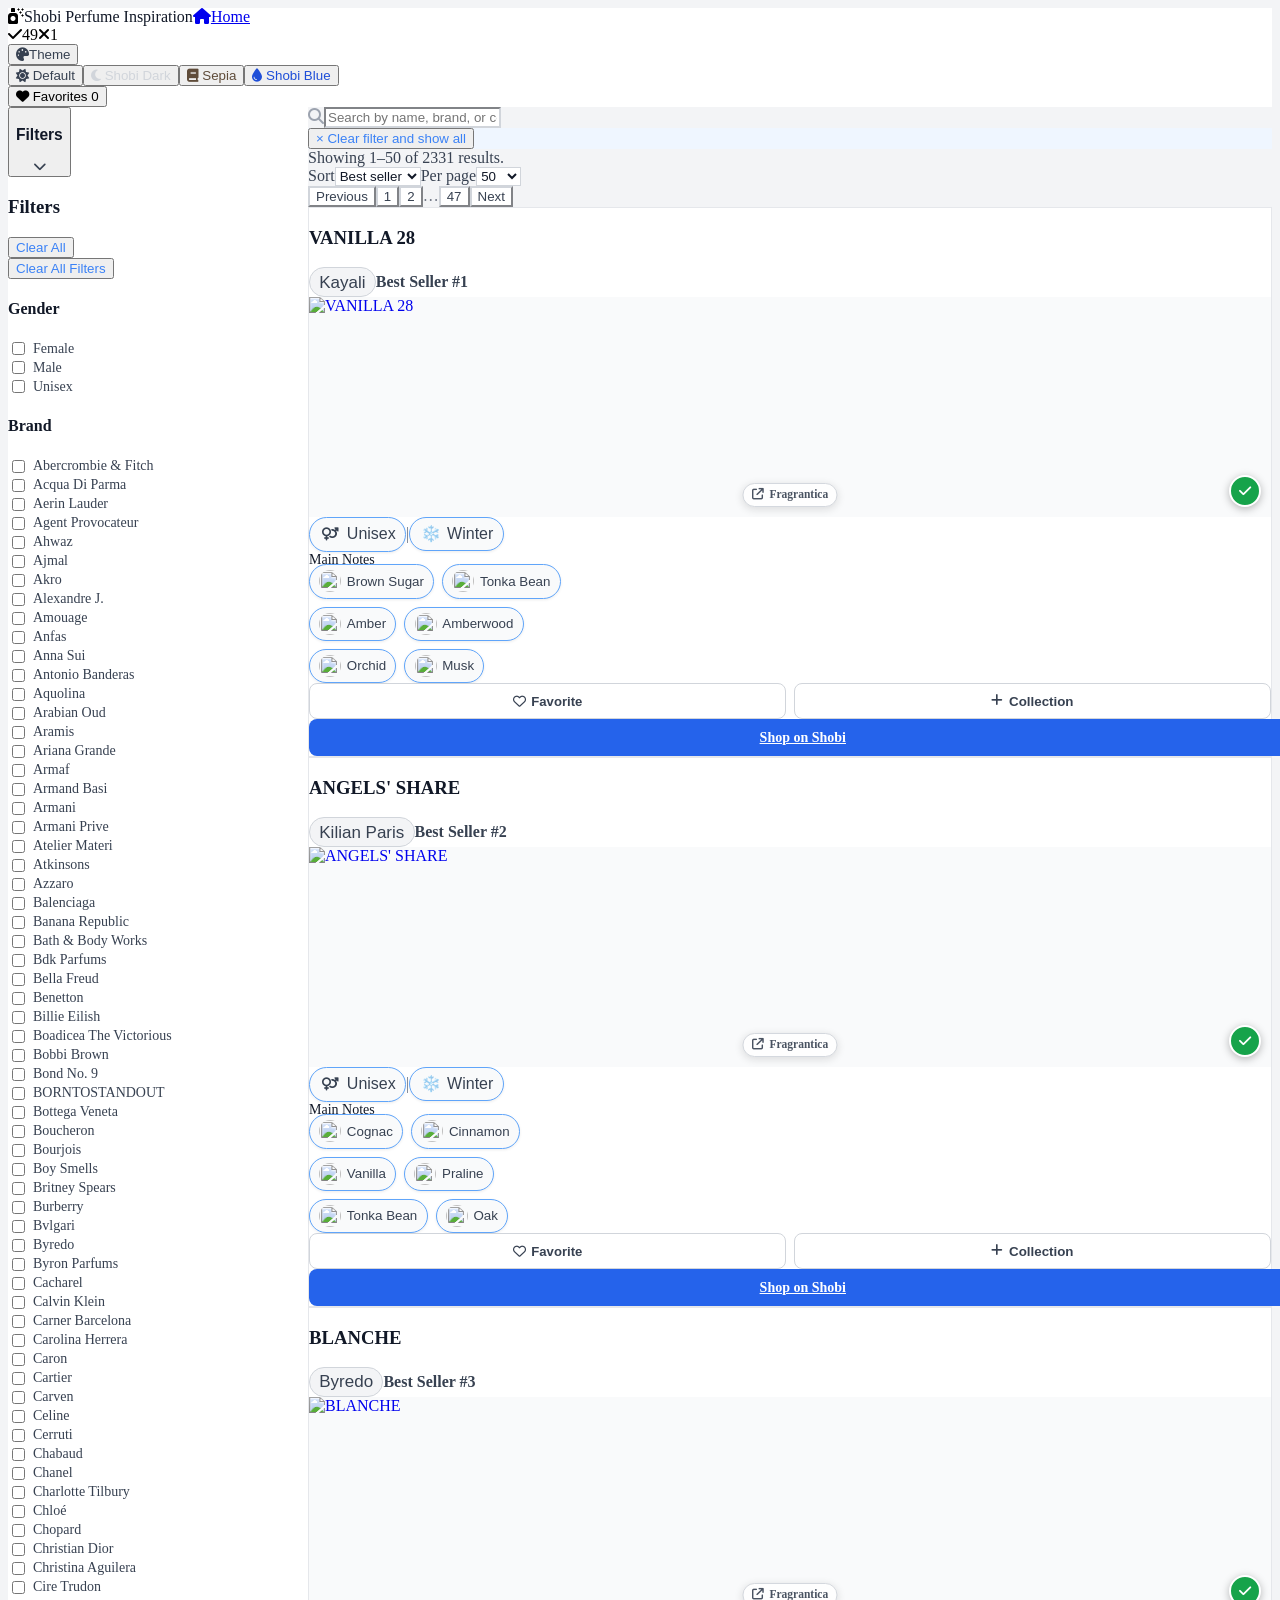
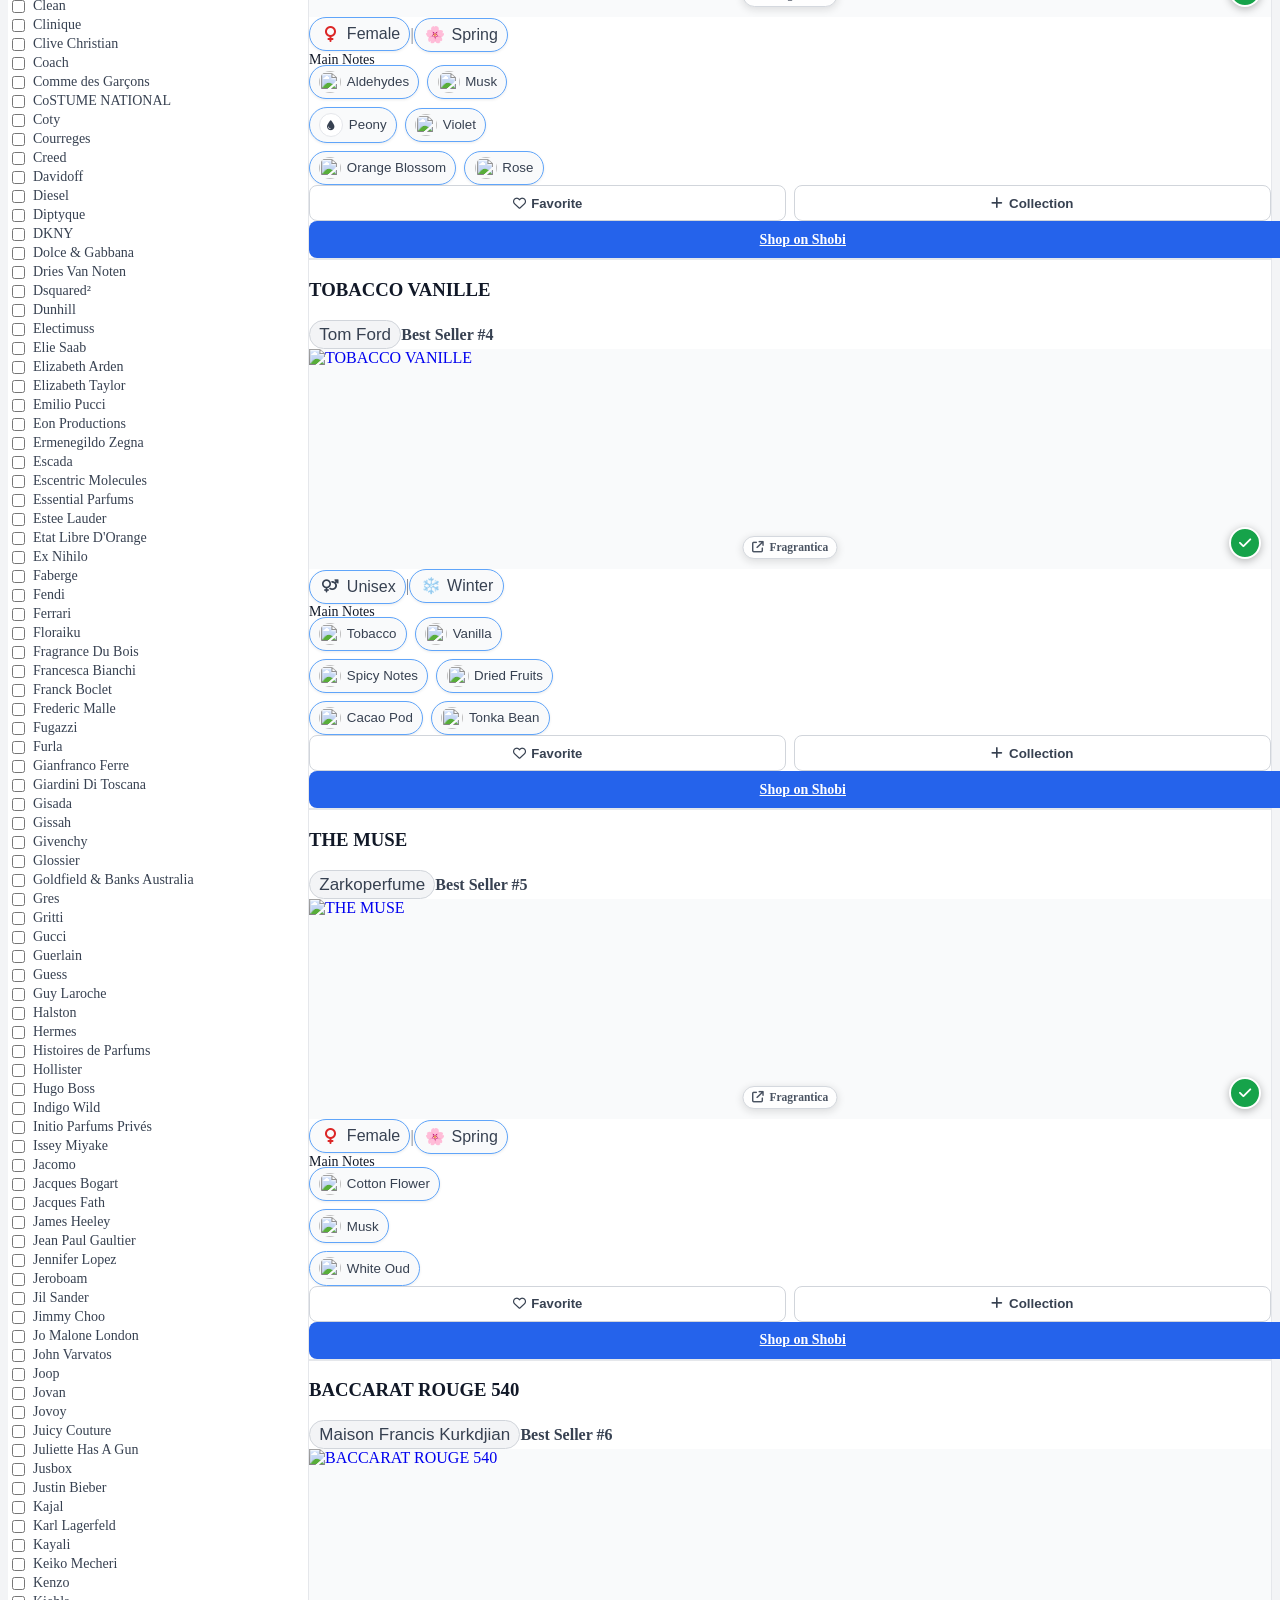
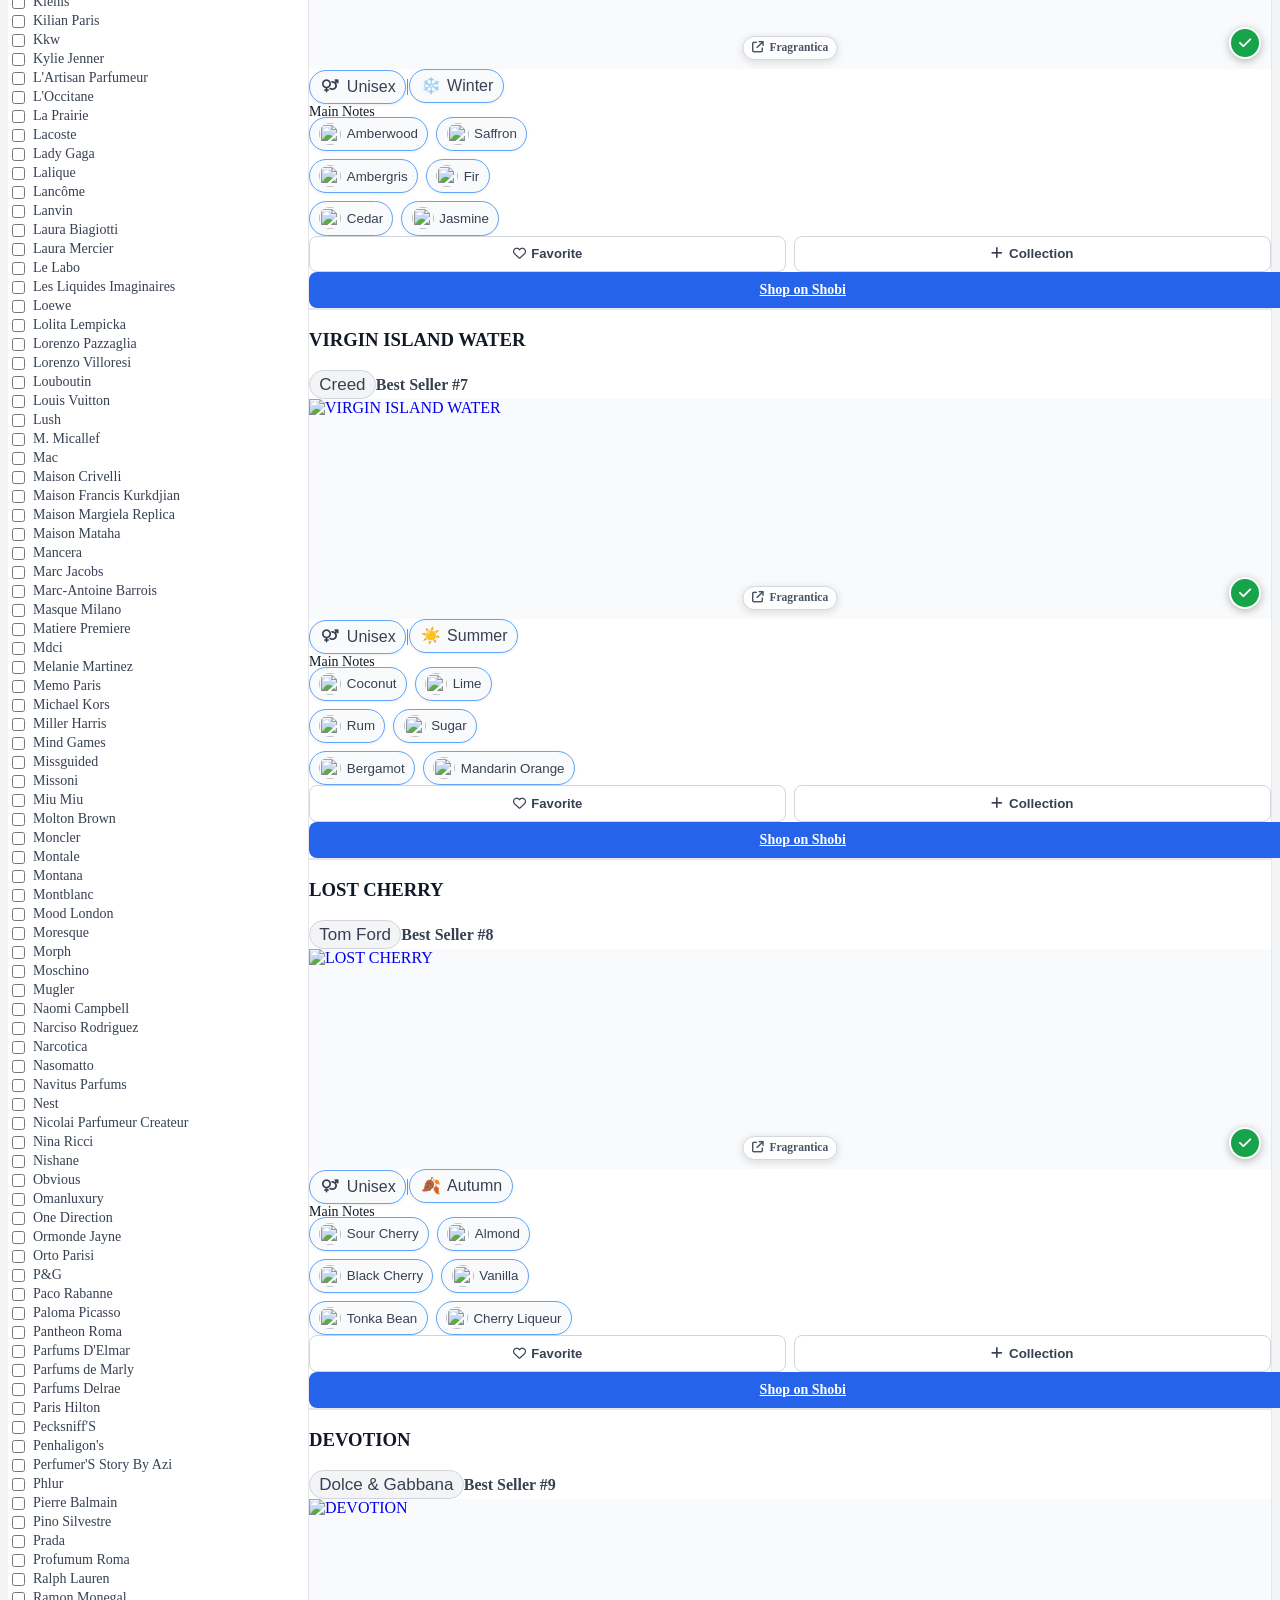
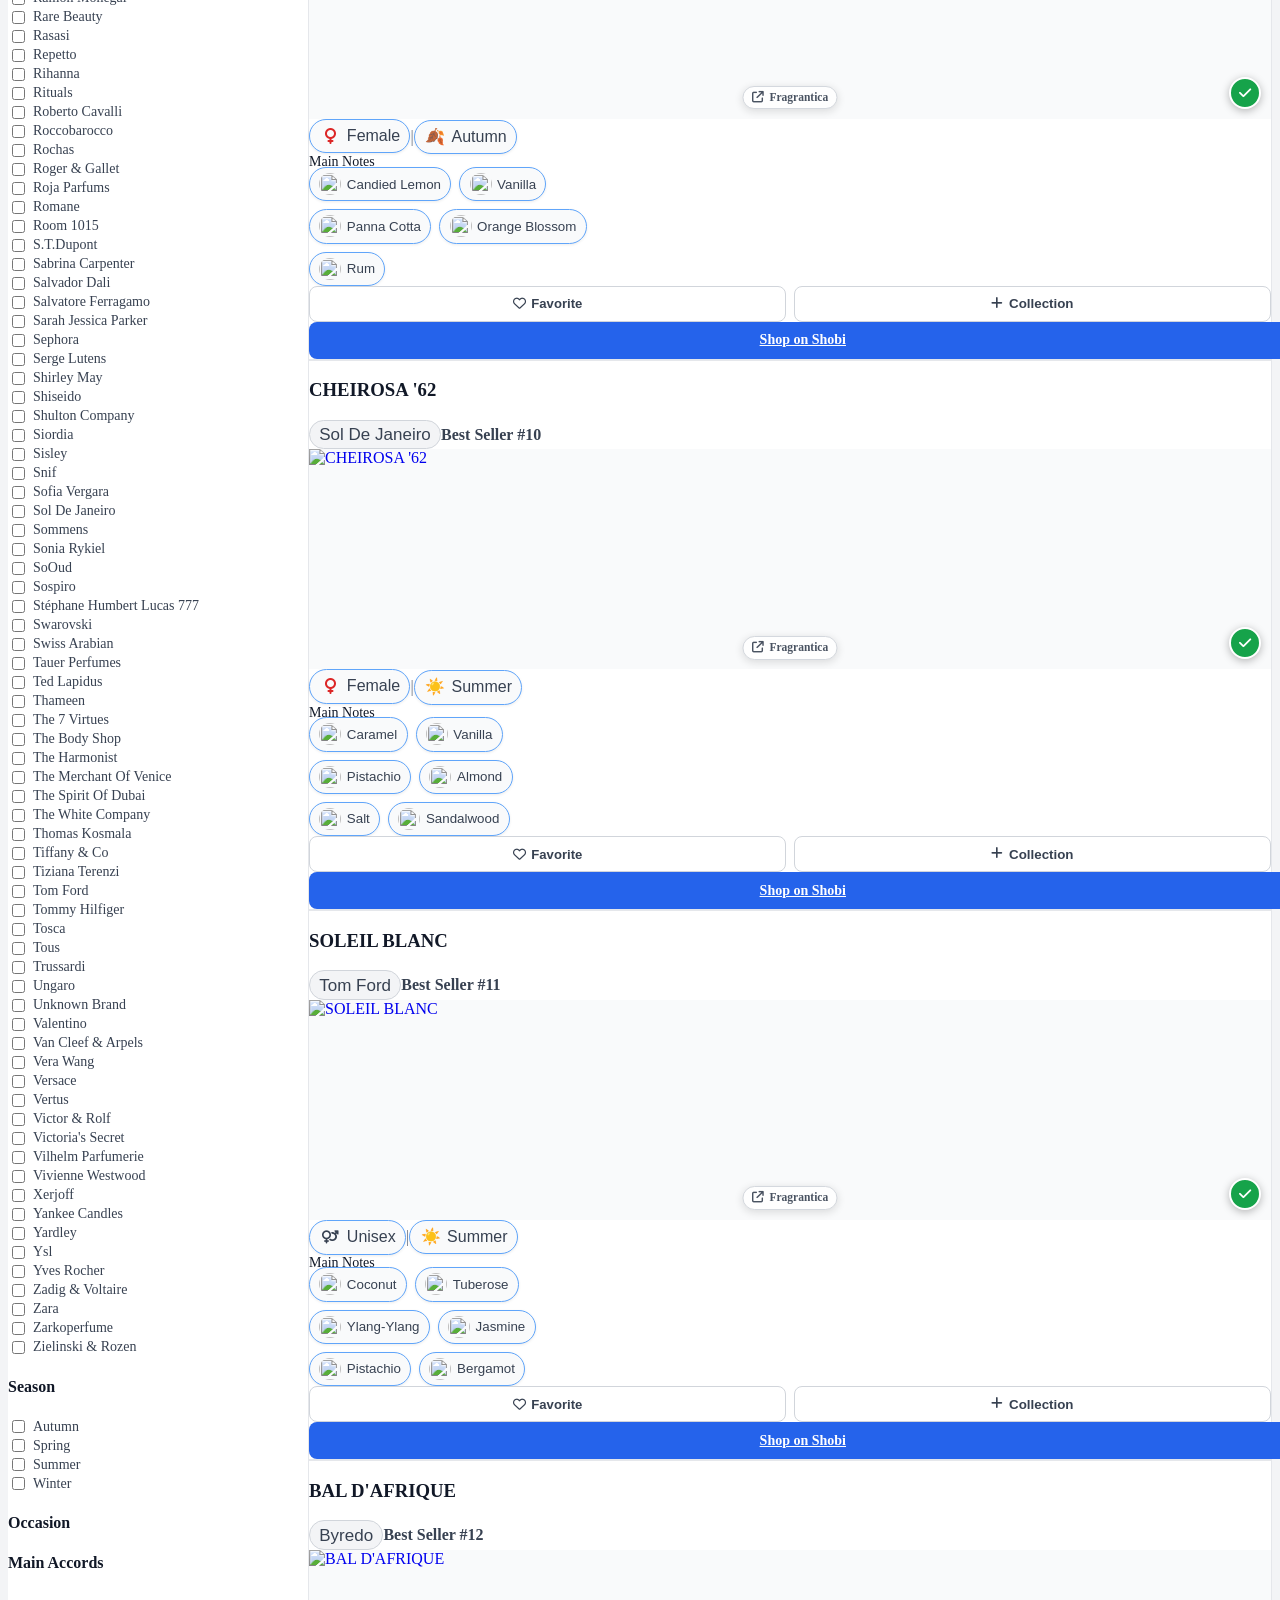
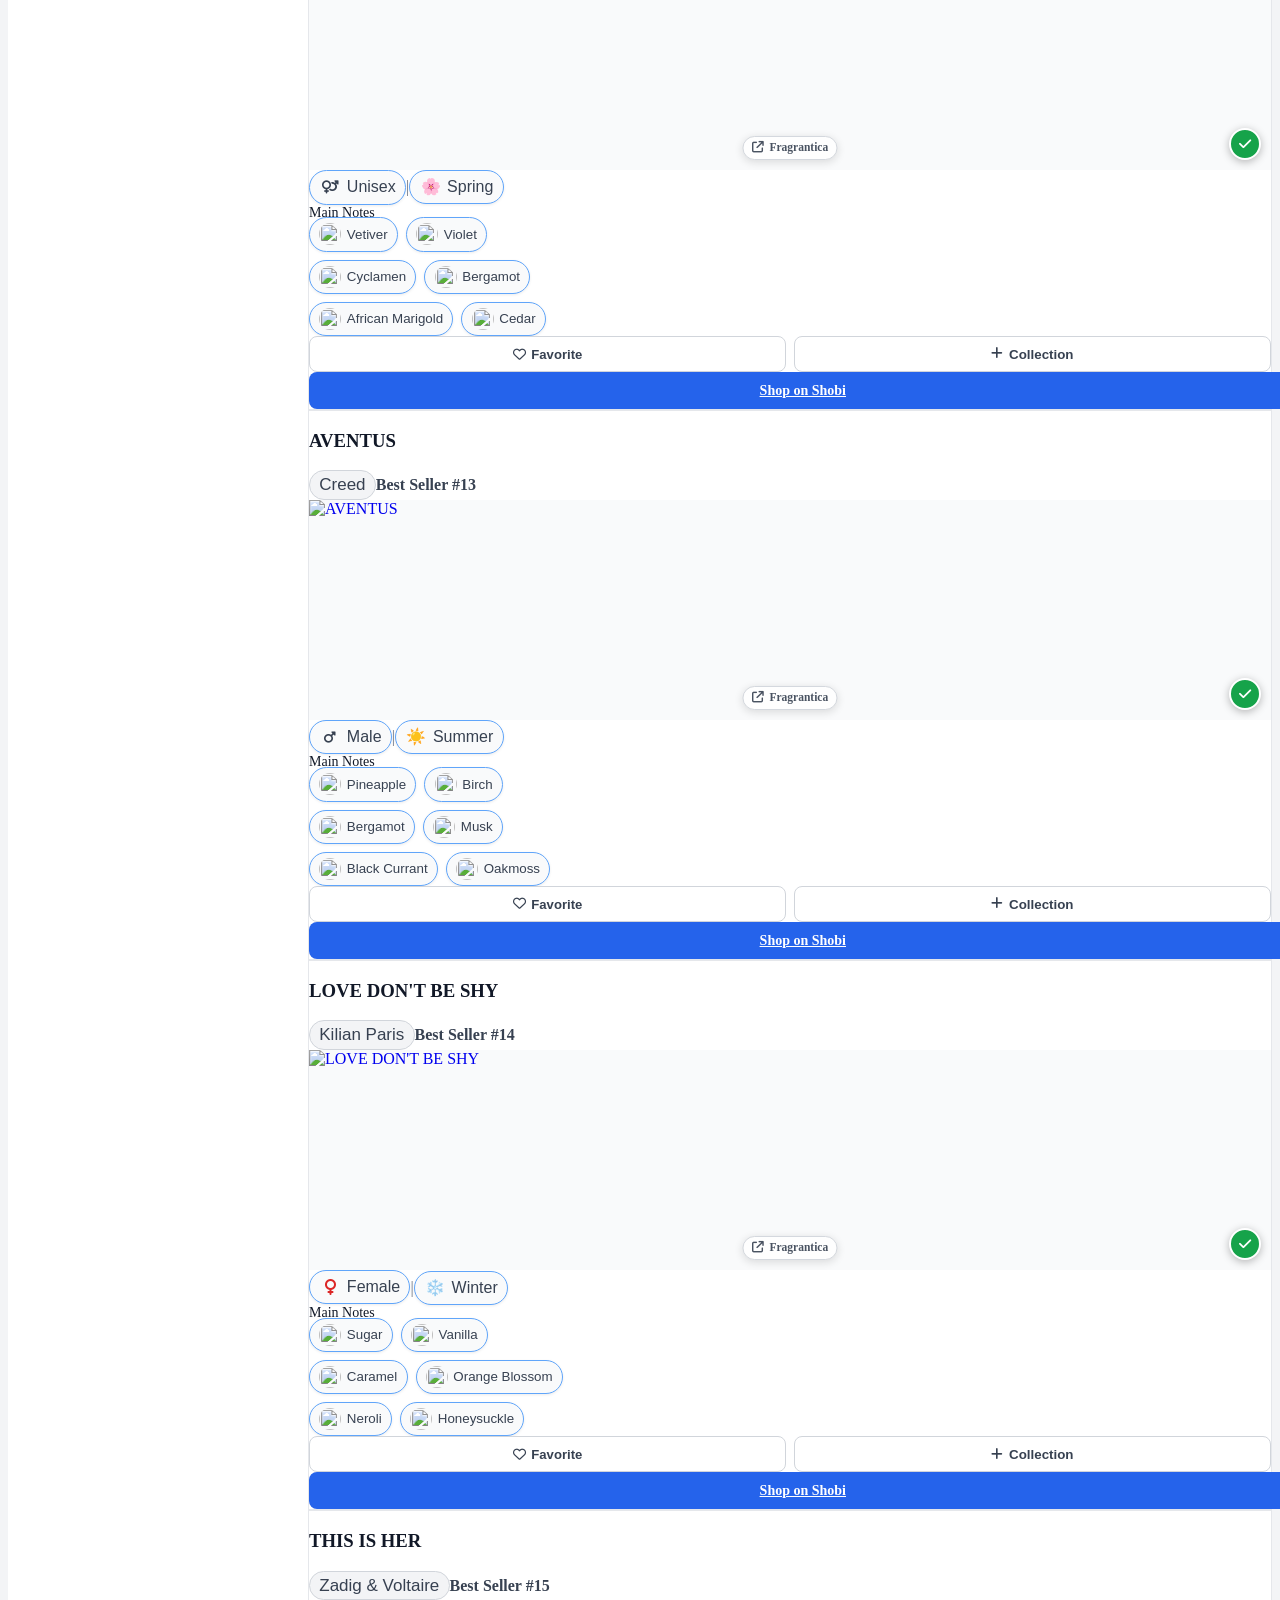
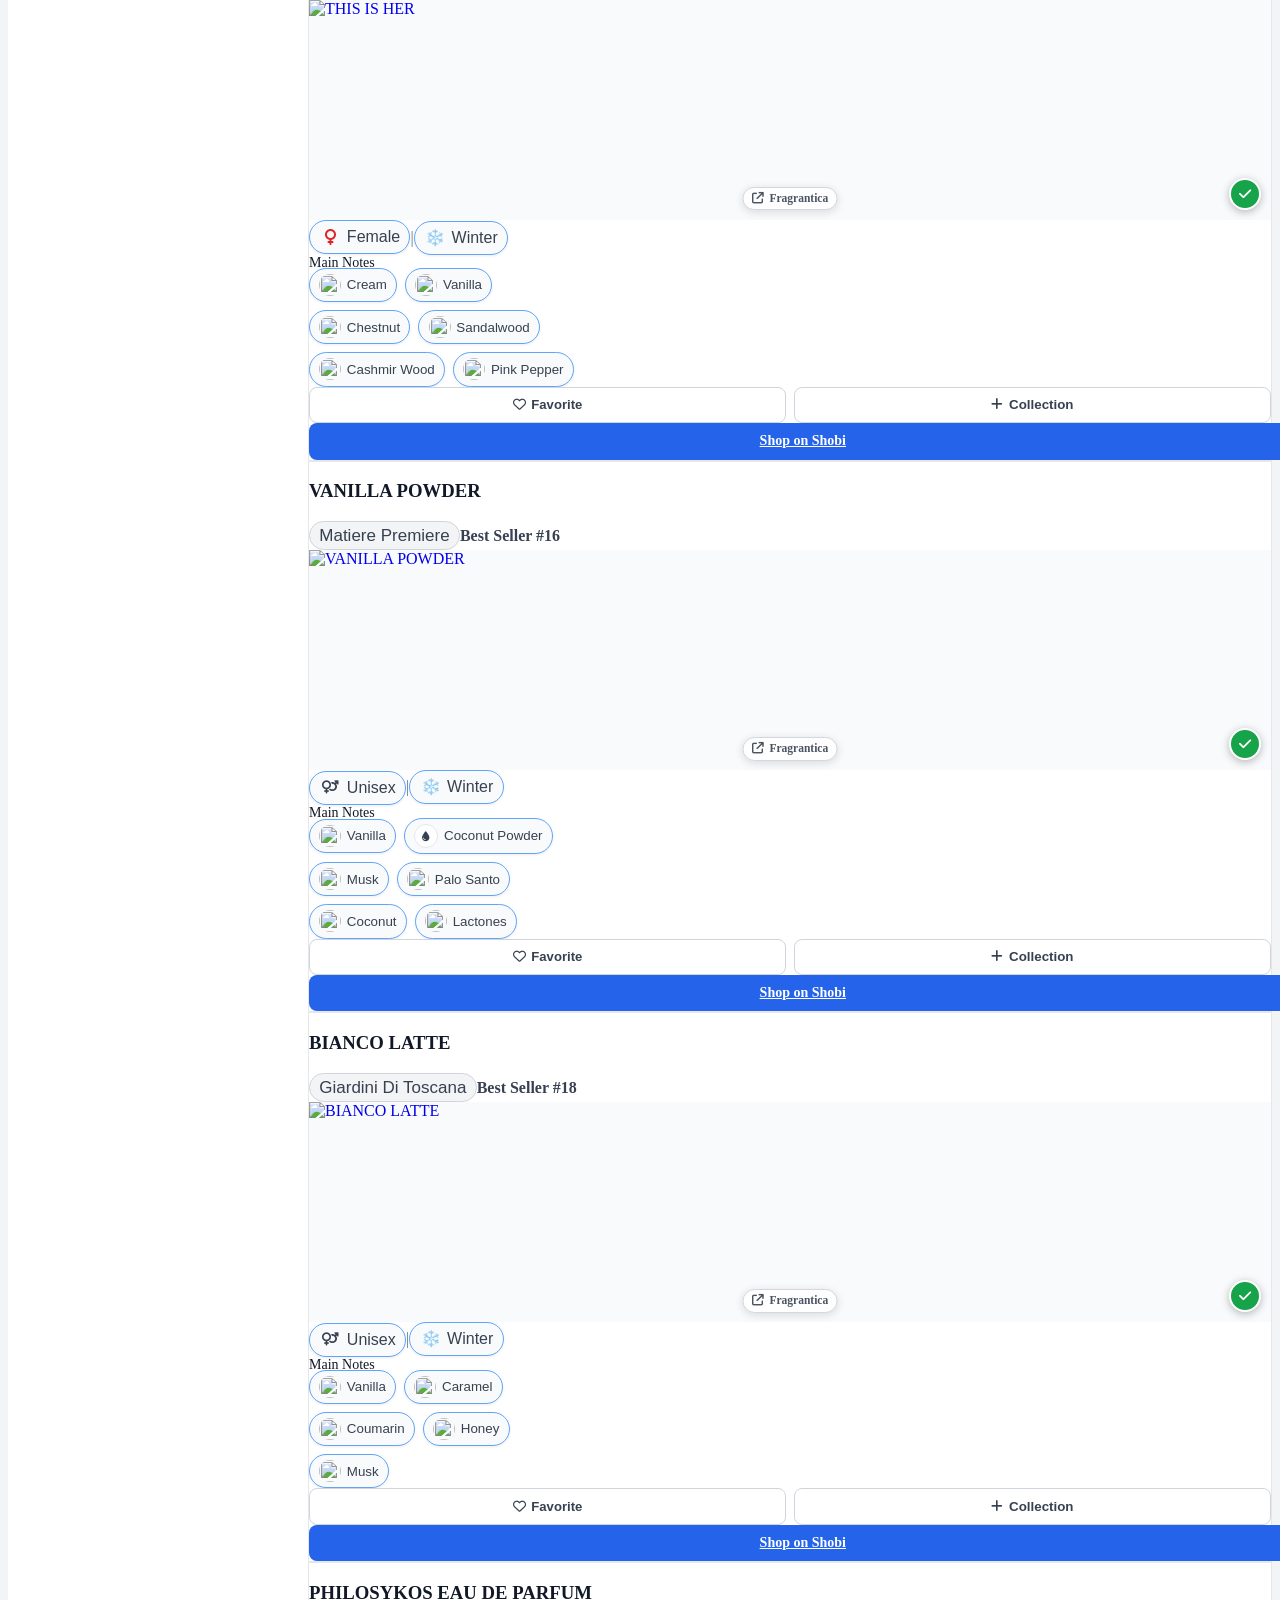
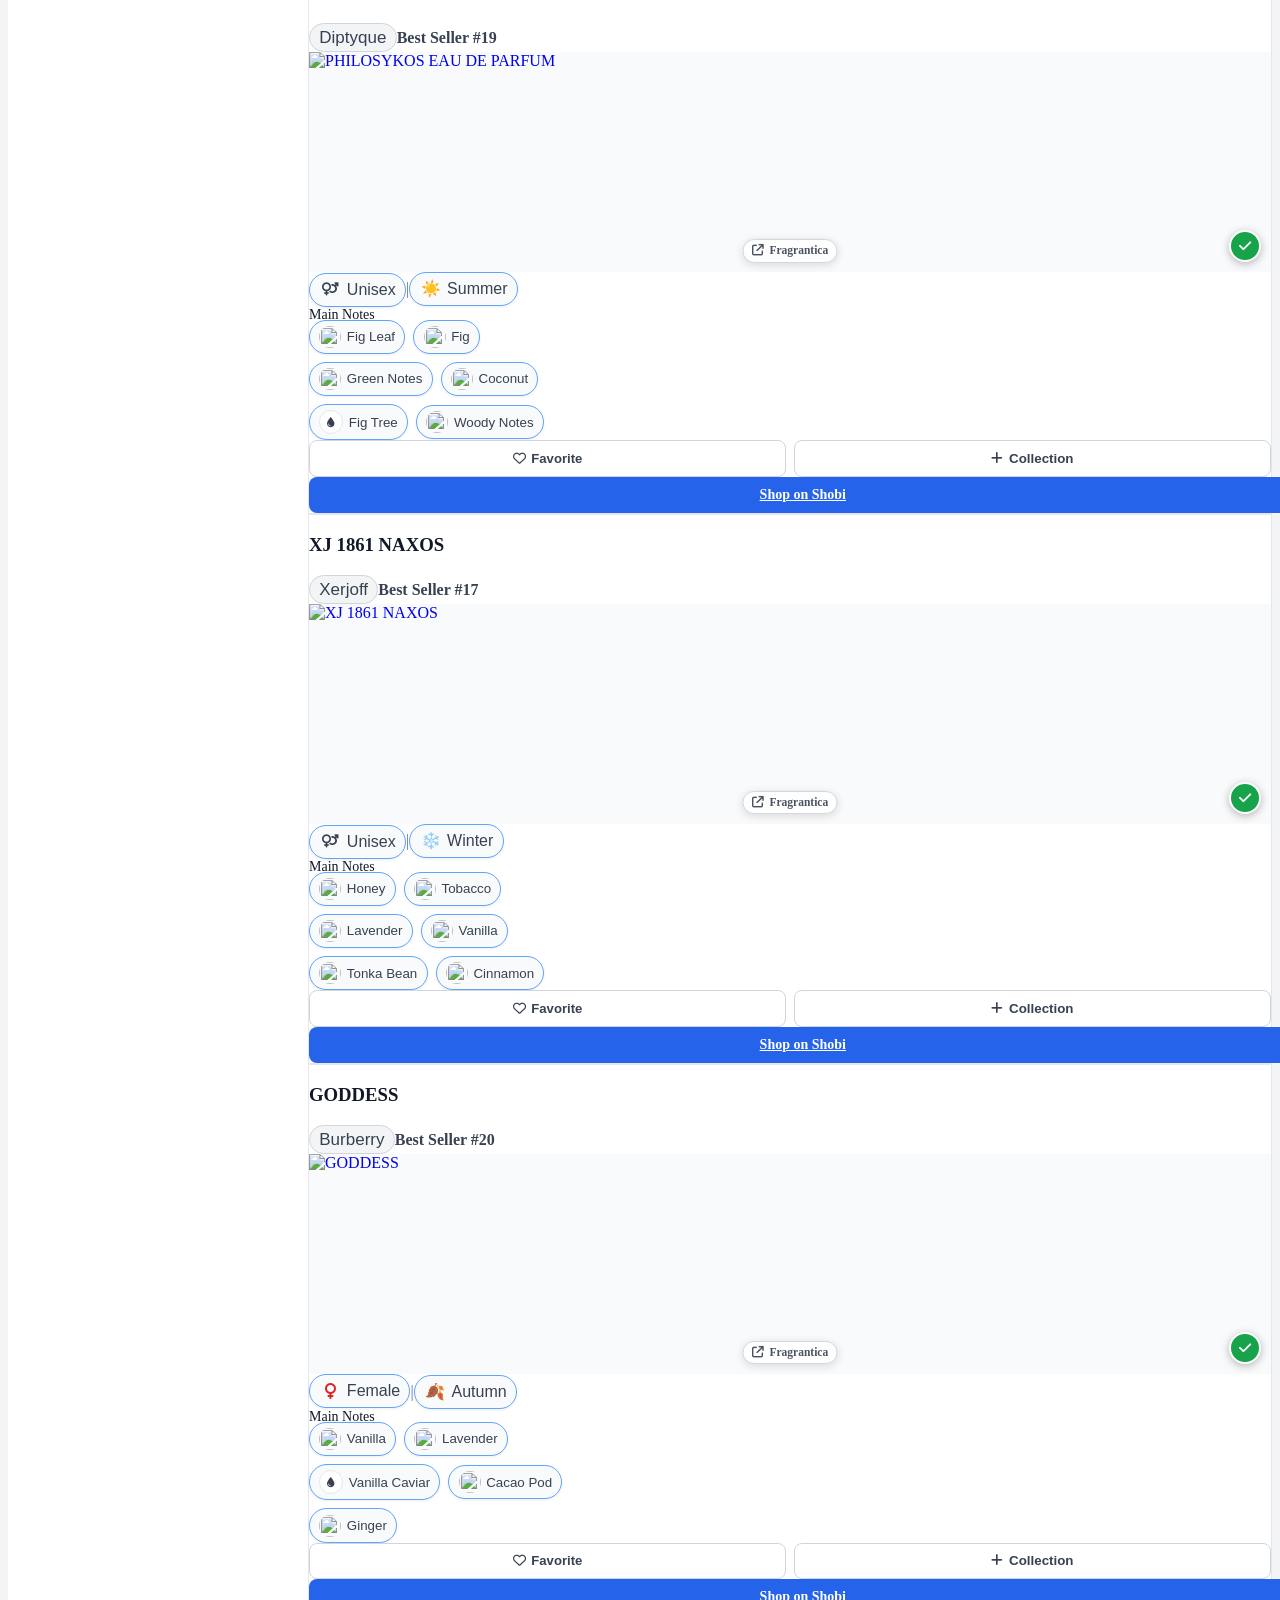
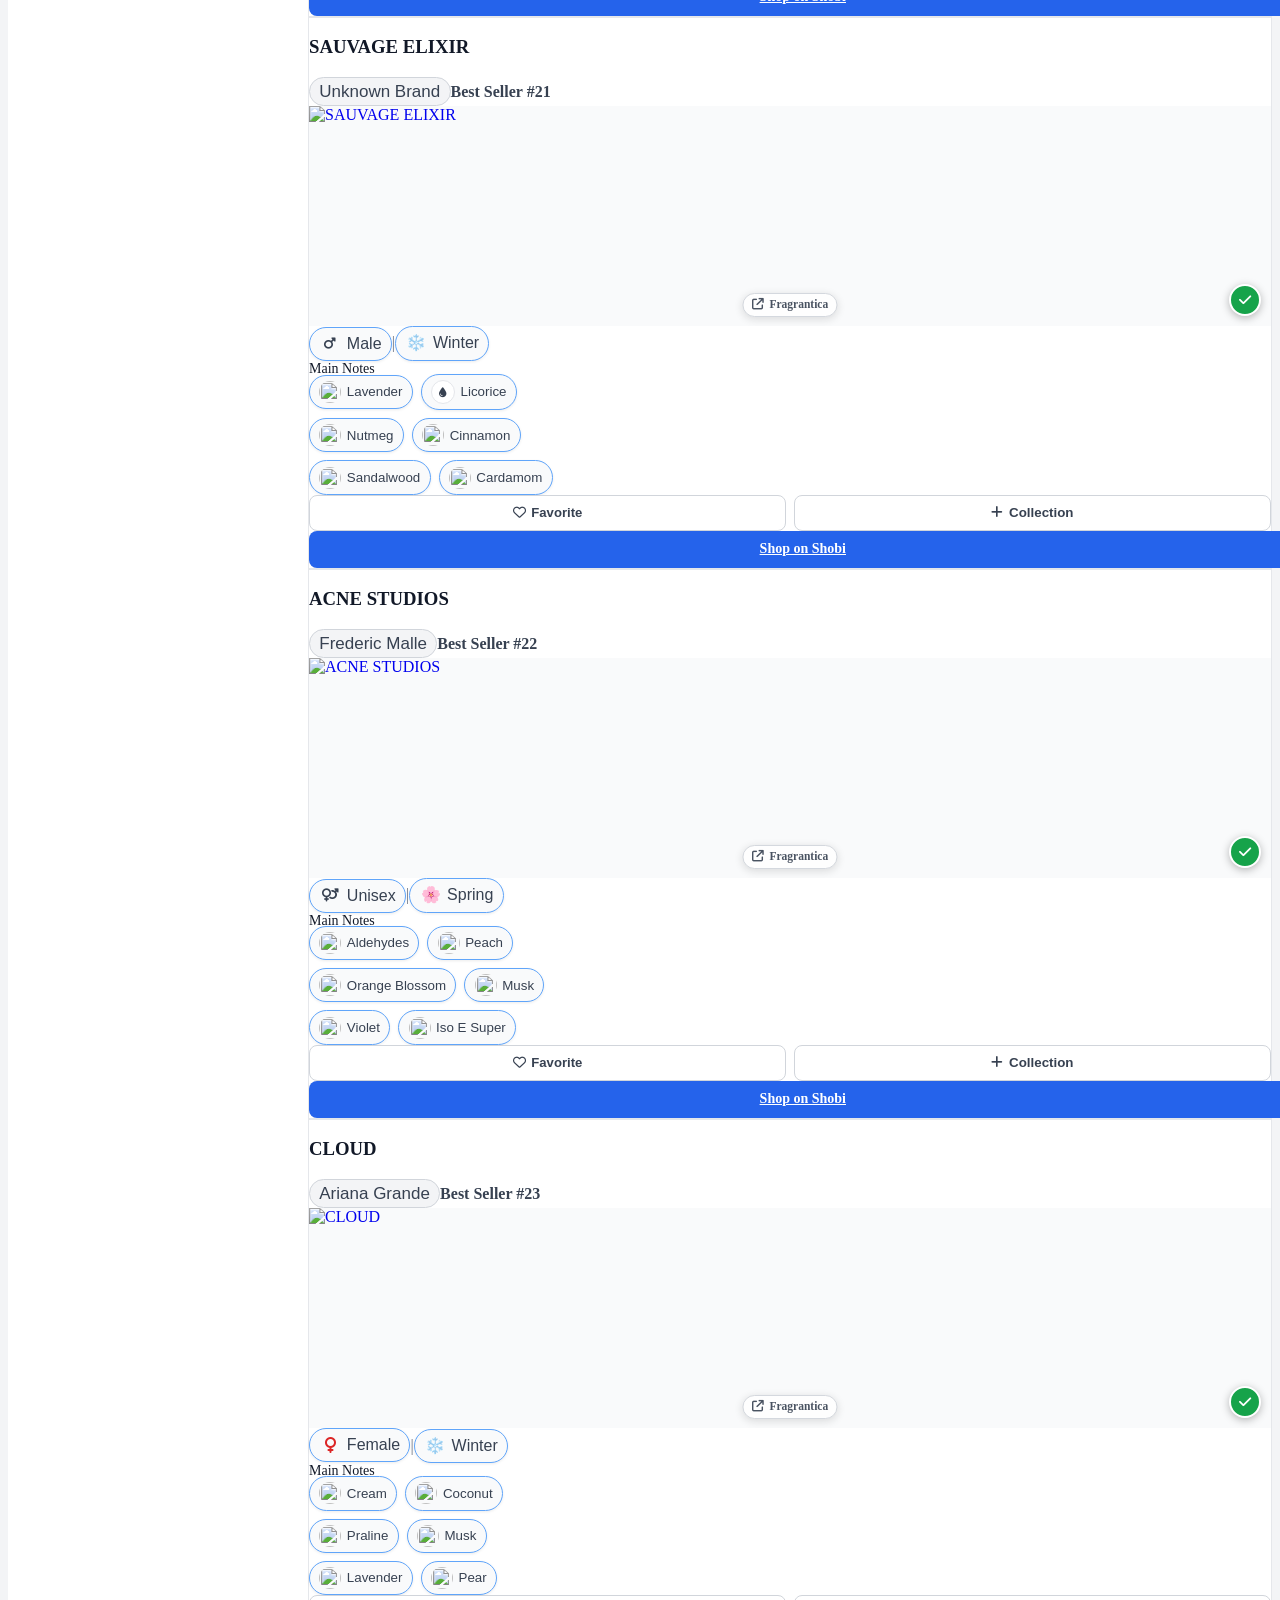
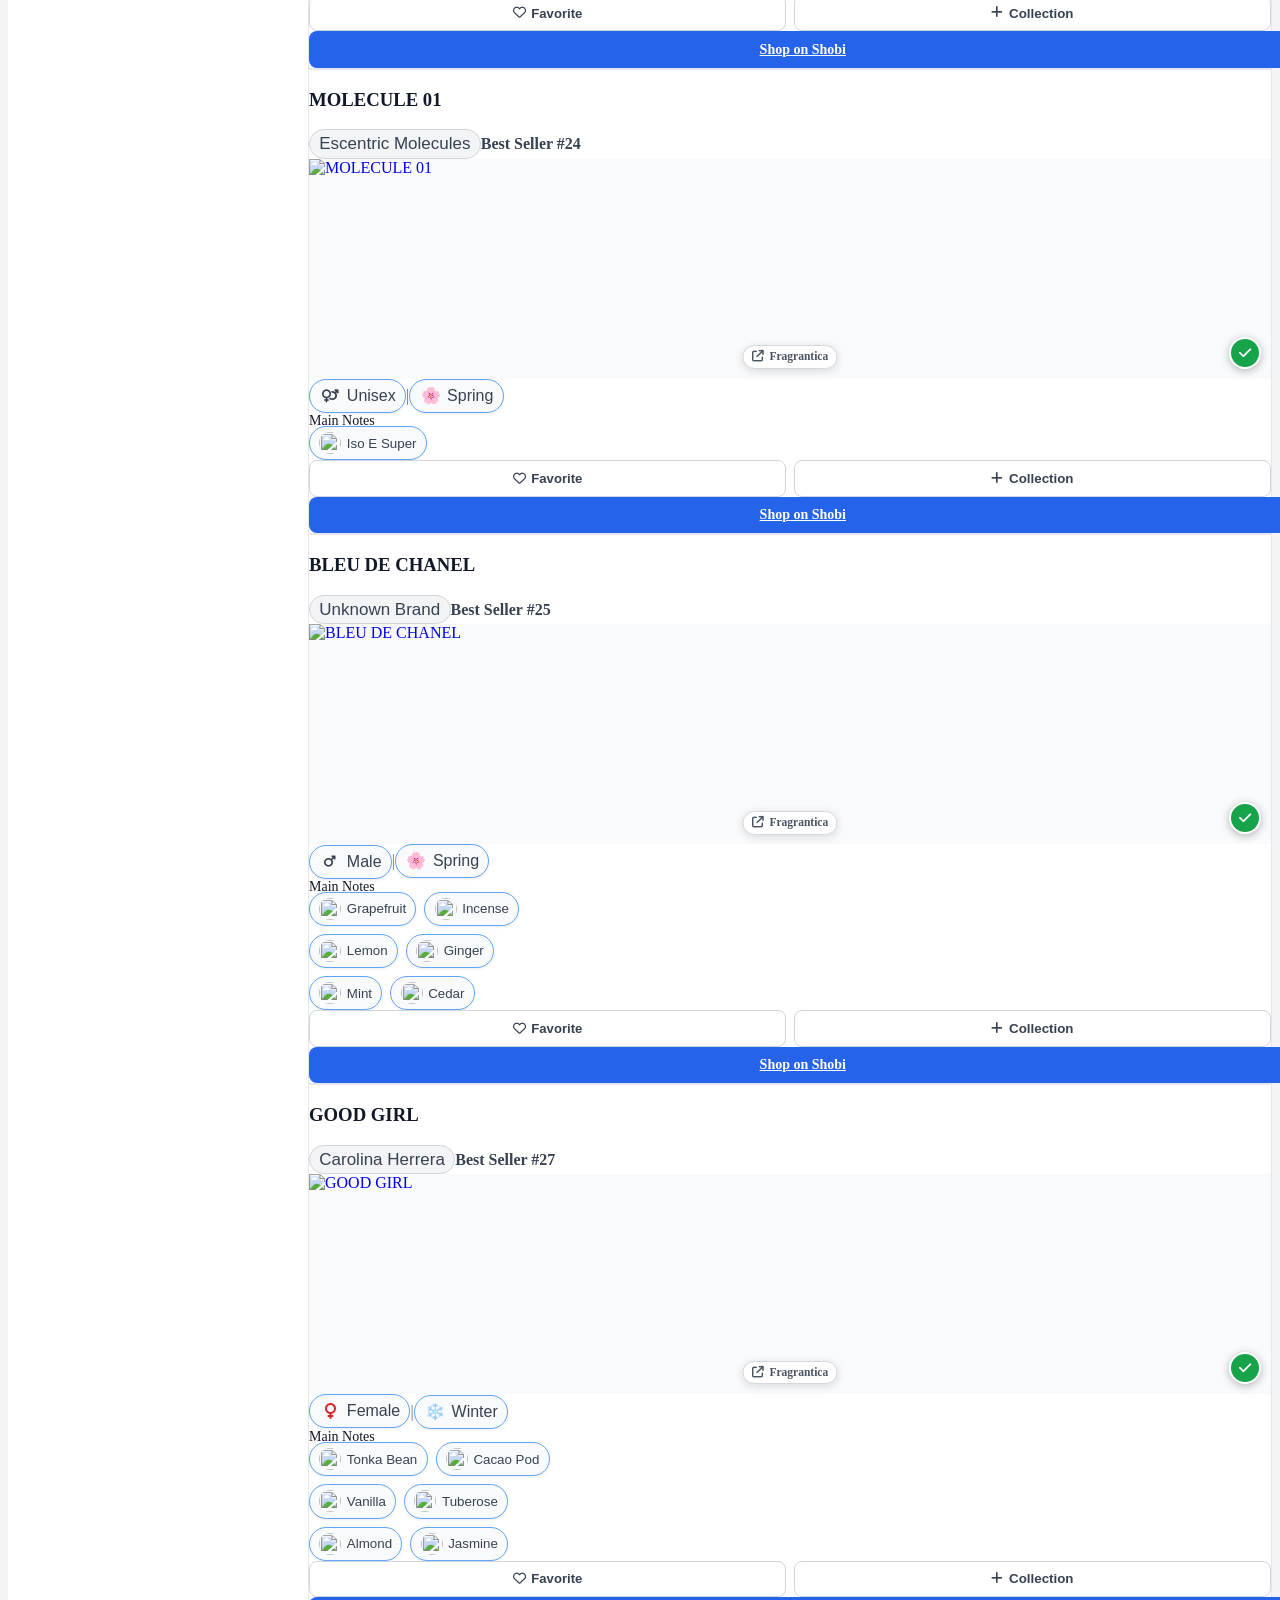
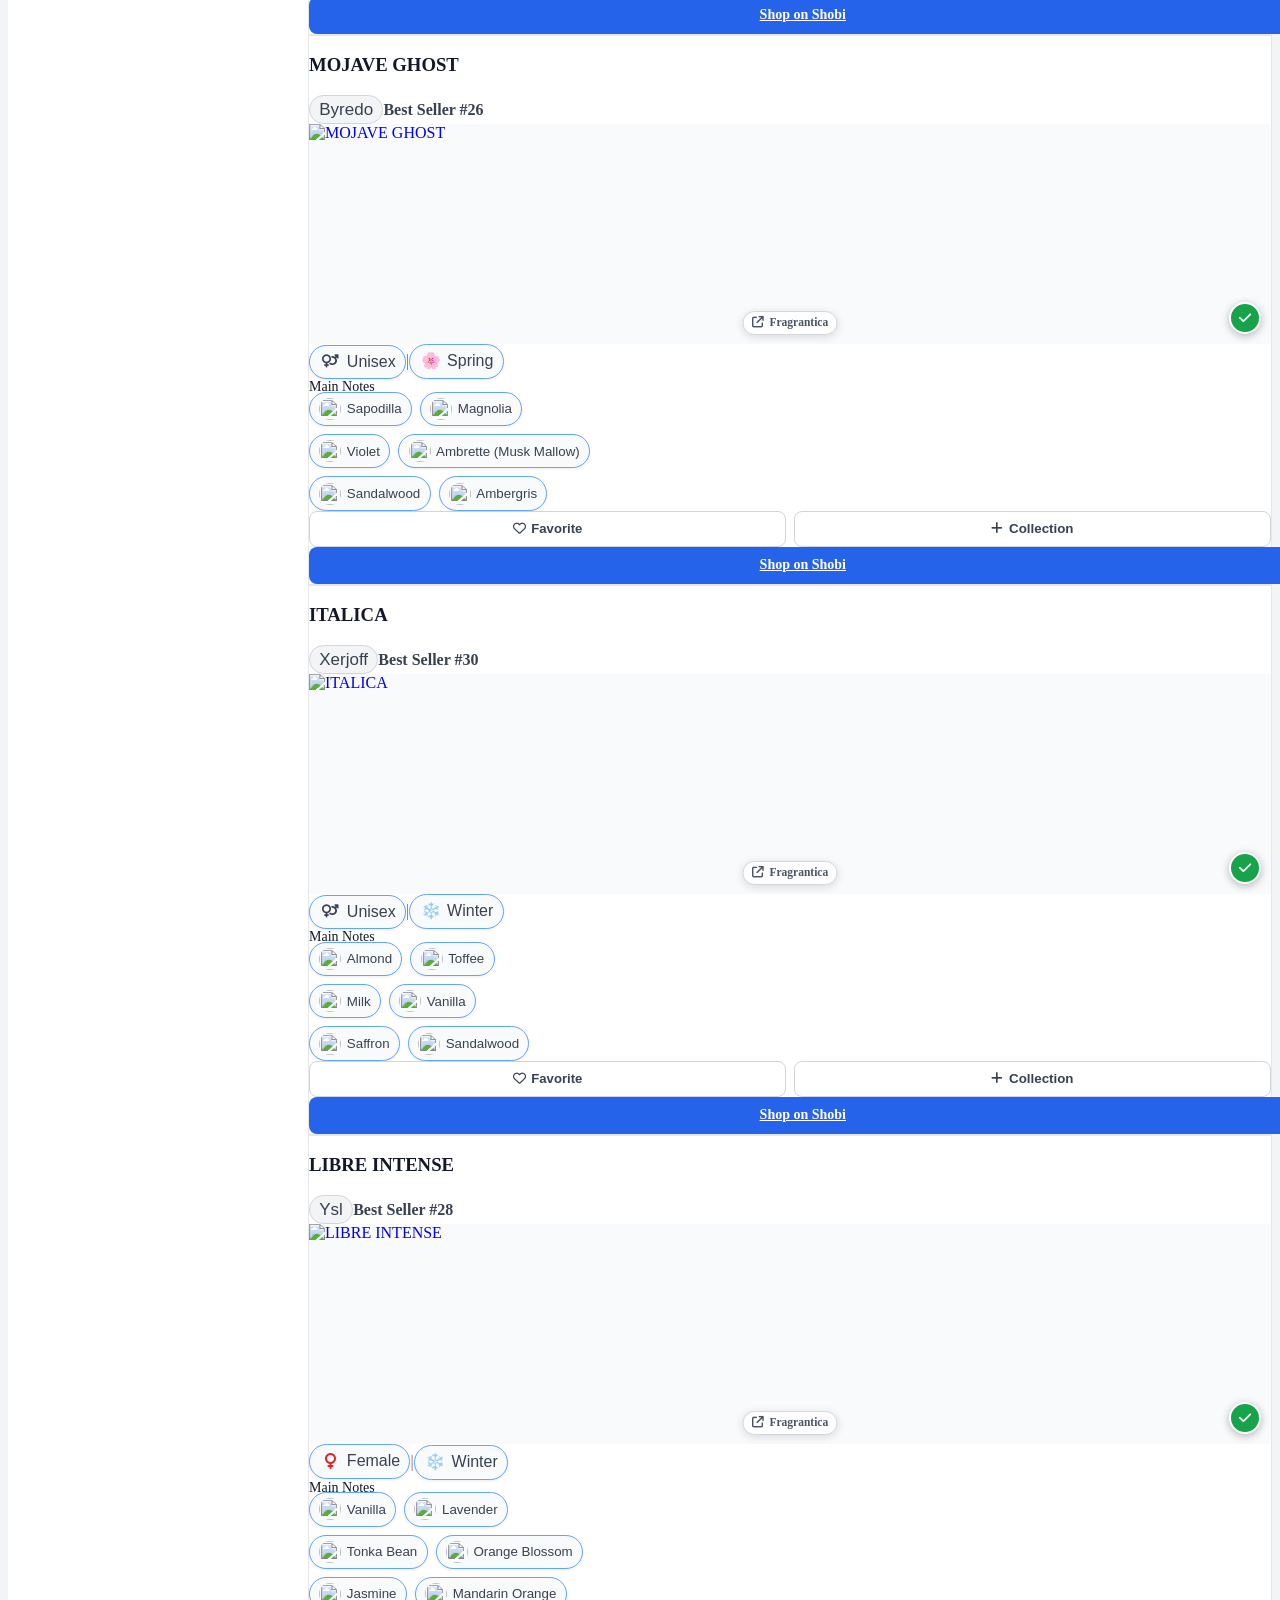
==== commit eac30350: "Cache-bust canonical bestseller ranking fix" ====
--- a/index.html
+++ b/index.html
@@ -8,4 +8,4 @@
 <div class="page-grid mx-auto p-4 sm:p-6 lg:p-8 gap-6"><aside id="filter-sidebar" class="bg-surface rounded-lg shadow-lg h-fit lg:sticky top-24"><button id="filters-toggle-btn" class="lg:hidden w-full flex justify-between items-center p-4"><h3 class="text-xl font-bold text-primary">Filters</h3><i id="filters-toggle-icon" class="fas fa-chevron-down transition-transform text-secondary"></i></button><div id="filters-content" class="hidden lg:block p-6 lg:p-0"><div class="hidden lg:flex justify-between items-center mb-4 lg:pt-6 lg:px-6"><h3 class="text-xl font-bold text-primary">Filters</h3><button id="reset-all-filters-btn-desktop" class="text-sm text-accent">Clear All</button></div><button id="reset-all-filters-btn-mobile" class="lg:hidden w-full text-center text-sm text-accent mb-4">Clear All Filters</button><div class="filter-group mb-6 lg:px-6"><h4 class="font-semibold text-primary mb-2">Gender</h4><div id="gender-filters" class="space-y-2"></div></div><div class="filter-group mb-6 lg:px-6"><h4 class="font-semibold text-primary mb-2">Brand</h4><div id="brand-filters" class="space-y-2 max-h-64 overflow-y-auto pr-2"><div id="brand-loader" class="text-sm text-tertiary">Loading brands...</div></div></div><div class="filter-group mb-6 lg:px-6"><h4 class="font-semibold text-primary mb-2">Season</h4><div id="season-filters" class="space-y-2"><div id="season-loader" class="text-sm text-tertiary">Loading filters...</div></div></div><div class="filter-group mb-6 lg:px-6"><h4 class="font-semibold text-primary mb-2">Occasion</h4><div id="occasion-filters" class="space-y-2 max-h-64 overflow-y-auto pr-2"></div></div><div class="filter-group lg:px-6 lg:pb-6"><h4 class="font-semibold text-primary mb-2">Main Accords</h4><div id="accord-filters" class="space-y-2 max-h-64 overflow-y-auto pr-2"></div></div></div></aside><main id="main-content"><section class="w-full mb-6"><div class="relative"><span class="absolute inset-y-0 left-0 pl-3 flex items-center"><i class="fas fa-search text-placeholder-color"></i></span><input type="text" id="search-input" class="block w-full pl-10 pr-4 py-3 border-base rounded-md bg-surface text-primary focus-ring sm:text-lg" placeholder="Search by name, brand, or code..."></div></section><div id="brand-info-container" class="hidden bg-accent-subtle border-l-4 border-accent p-6 rounded-md shadow-md mb-6"><div id="brand-info-content"></div><button id="clear-brand-filter" class="mt-4 text-sm font-medium text-accent">&times; Clear filter and show all</button></div><div id="active-filters-display" class="mb-4 flex flex-wrap gap-2"></div><div id="results-count" class="text-secondary mb-4">Loading perfumes...</div><div id="resultsContainer" class="grid grid-cols-1 sm:grid-cols-2 md:grid-cols-3 lg:grid-cols-4 xl:grid-cols-5 2xl:grid-cols-6 gap-6"></div></main></div>
 <template id="perfume-card-template"><div class="bg-surface rounded-lg shadow-lg overflow-hidden flex flex-col transition-transform duration-200 hover:scale-[1.03]"><div class="p-5 relative flex-grow flex flex-col"><button class="favorite-btn absolute top-4 right-4 text-2xl icon-base-color hover:text-red-500"><i class="fa-regular fa-heart"></i></button><div data-action="show-details"><p class="text-xs font-mono text-tertiary mb-1" data-field="code"></p><h3 class="text-lg font-bold text-primary mb-1" data-field="inspiredBy"></h3></div><button data-action="filter-brand" class="text-sm text-secondary mb-3 text-left hover:underline" data-field="brand"></button><div data-field="audience-icons" class="flex space-x-3 text-base mb-3"></div><p data-field="description" class="hidden lg:block text-sm text-secondary mb-4 truncate-3-lines"></p><div data-field="type-icons" class="flex space-x-3 text-base mb-4"></div><div class="mt-auto"><a data-field="shobiLink" target="_blank" rel="noopener noreferrer" class="block w-full text-center px-4 py-2 rounded-md text-sm font-medium text-white bg-blue-600">Buy at Shobi</a></div></div></div></template>
 <div id="perfume-modal" class="hidden" aria-hidden="true"><div id="modal-content"><button id="modal-close-btn" type="button"></button><div id="modal-overlay"></div><span id="modal-inspiredBy"></span><span id="modal-brand"></span><span id="modal-code"></span><span id="modal-description"></span><span id="modal-notes"></span><span id="modal-boost-guide"></span><a id="modal-shobiLink"></a></div></div>
-<script src="script.js?v=3"></script><script src="bestsellers-1.js?v=1"></script><script src="bestsellers-2.js?v=1"></script><script src="bestsellers-3.js?v=1"></script><script src="bestsellers-4.js?v=1"></script><script src="bestsellers-5.js?v=1"></script><script src="bestseller-ranking.js?v=3"></script><script src="pagination.js?v=12"></script><script src="bestseller-2-card.js?v=2"></script><script src="bestseller-catcher-notes.js?v=5"></script><script src="bestseller-social-card-missing-fixes.js?v=2"></script><script src="bestseller-notes-enrichment.js?v=4"></script><script src="bestseller-top100-enrichment.js?v=4"></script><script src="bestseller-001-100-canonical-data.js?v=2"></script><script src="bestseller-001-100-canonical-cards.js?v=2"></script><script src="bestseller-title-brand-cleanup.js?v=2"></script><script src="bestseller-catcher-visual-check.js?v=11"></script><script src="bestseller-status-counter.js?v=1"></script><script src="fragrantica-note-icons.js?v=3"></script><script src="bestseller-41-200-ranking-extension.js?v=1"></script><script src="sorting-bestsellers.js?v=3"></script></body></html>+<script src="script.js?v=3"></script><script src="bestsellers-1.js?v=1"></script><script src="bestsellers-2.js?v=1"></script><script src="bestsellers-3.js?v=1"></script><script src="bestsellers-4.js?v=1"></script><script src="bestsellers-5.js?v=1"></script><script src="bestseller-ranking.js?v=3"></script><script src="pagination.js?v=12"></script><script src="bestseller-2-card.js?v=2"></script><script src="bestseller-catcher-notes.js?v=5"></script><script src="bestseller-social-card-missing-fixes.js?v=2"></script><script src="bestseller-notes-enrichment.js?v=4"></script><script src="bestseller-top100-enrichment.js?v=4"></script><script src="bestseller-001-100-canonical-data.js?v=2"></script><script src="bestseller-001-100-canonical-cards.js?v=2"></script><script src="bestseller-title-brand-cleanup.js?v=2"></script><script src="bestseller-catcher-visual-check.js?v=11"></script><script src="bestseller-status-counter.js?v=1"></script><script src="fragrantica-note-icons.js?v=3"></script><script src="bestseller-41-200-ranking-extension.js?v=2"></script><script src="sorting-bestsellers.js?v=3"></script></body></html>
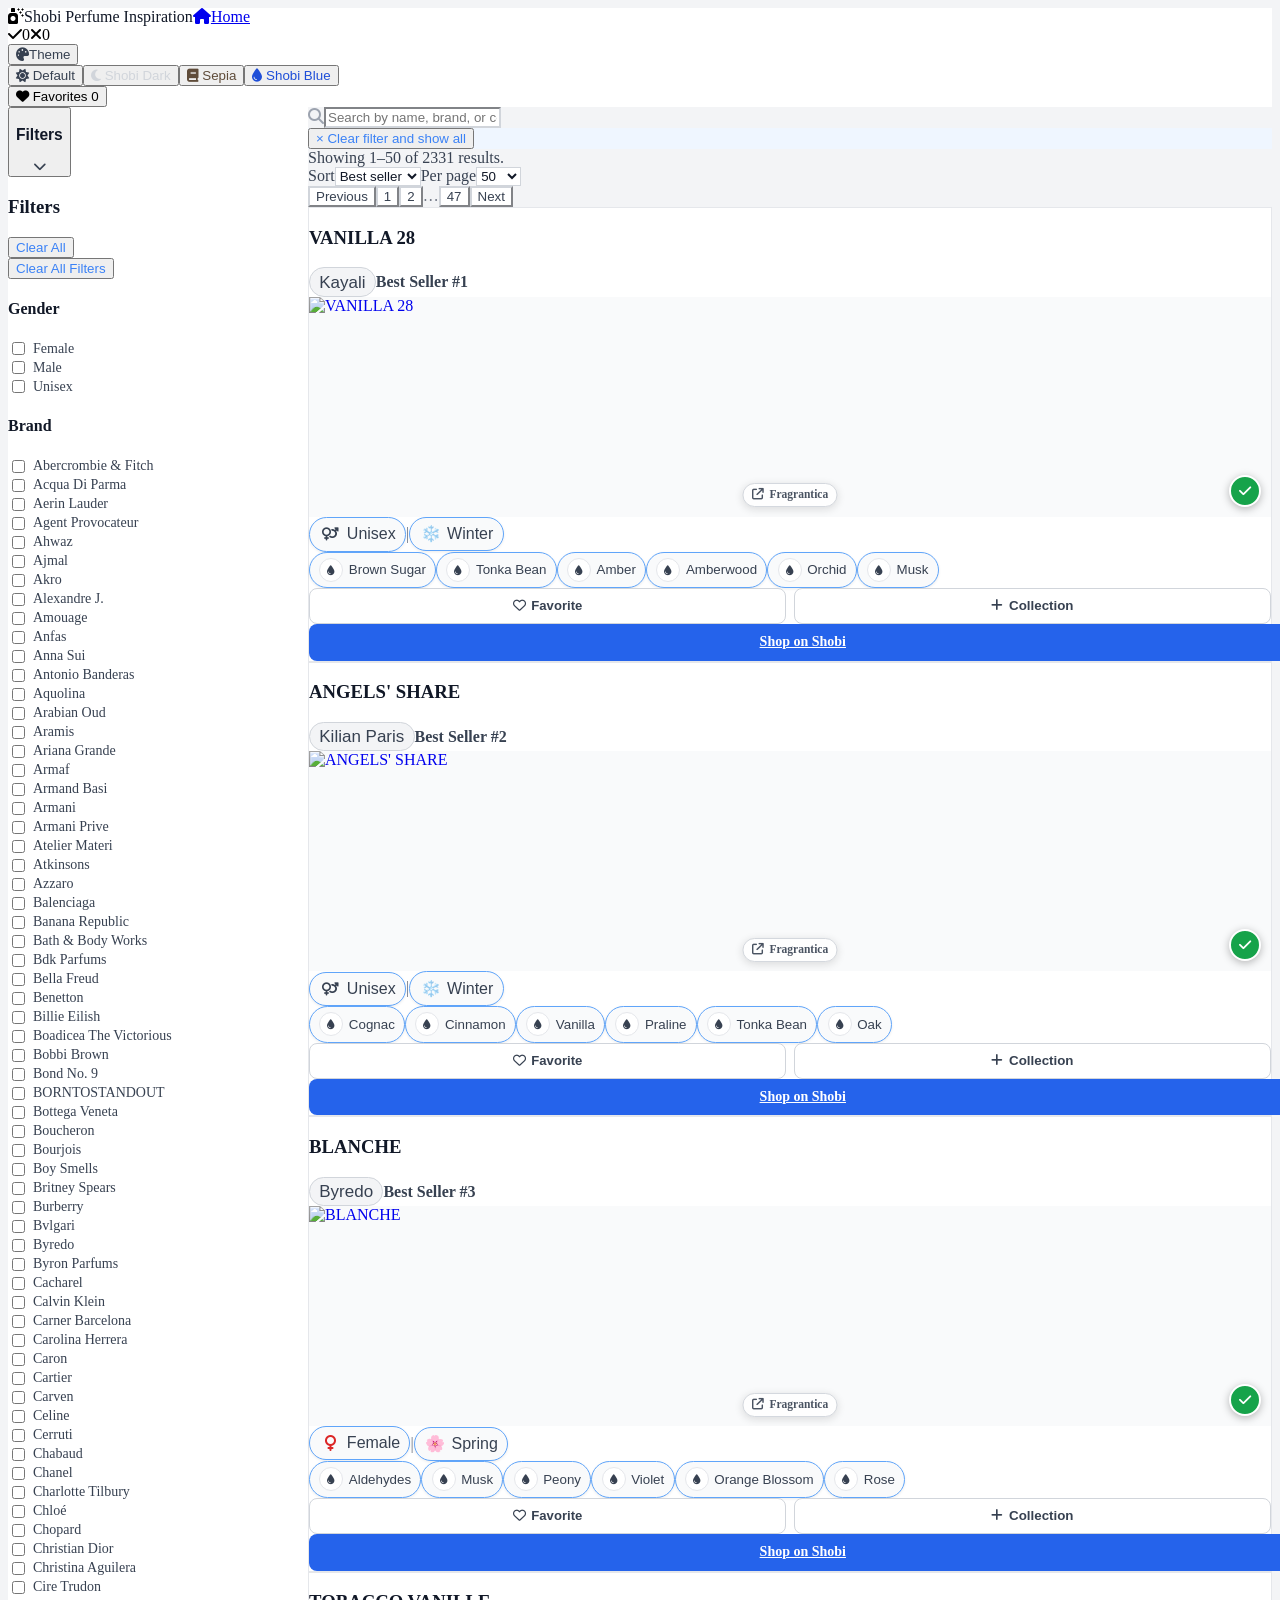
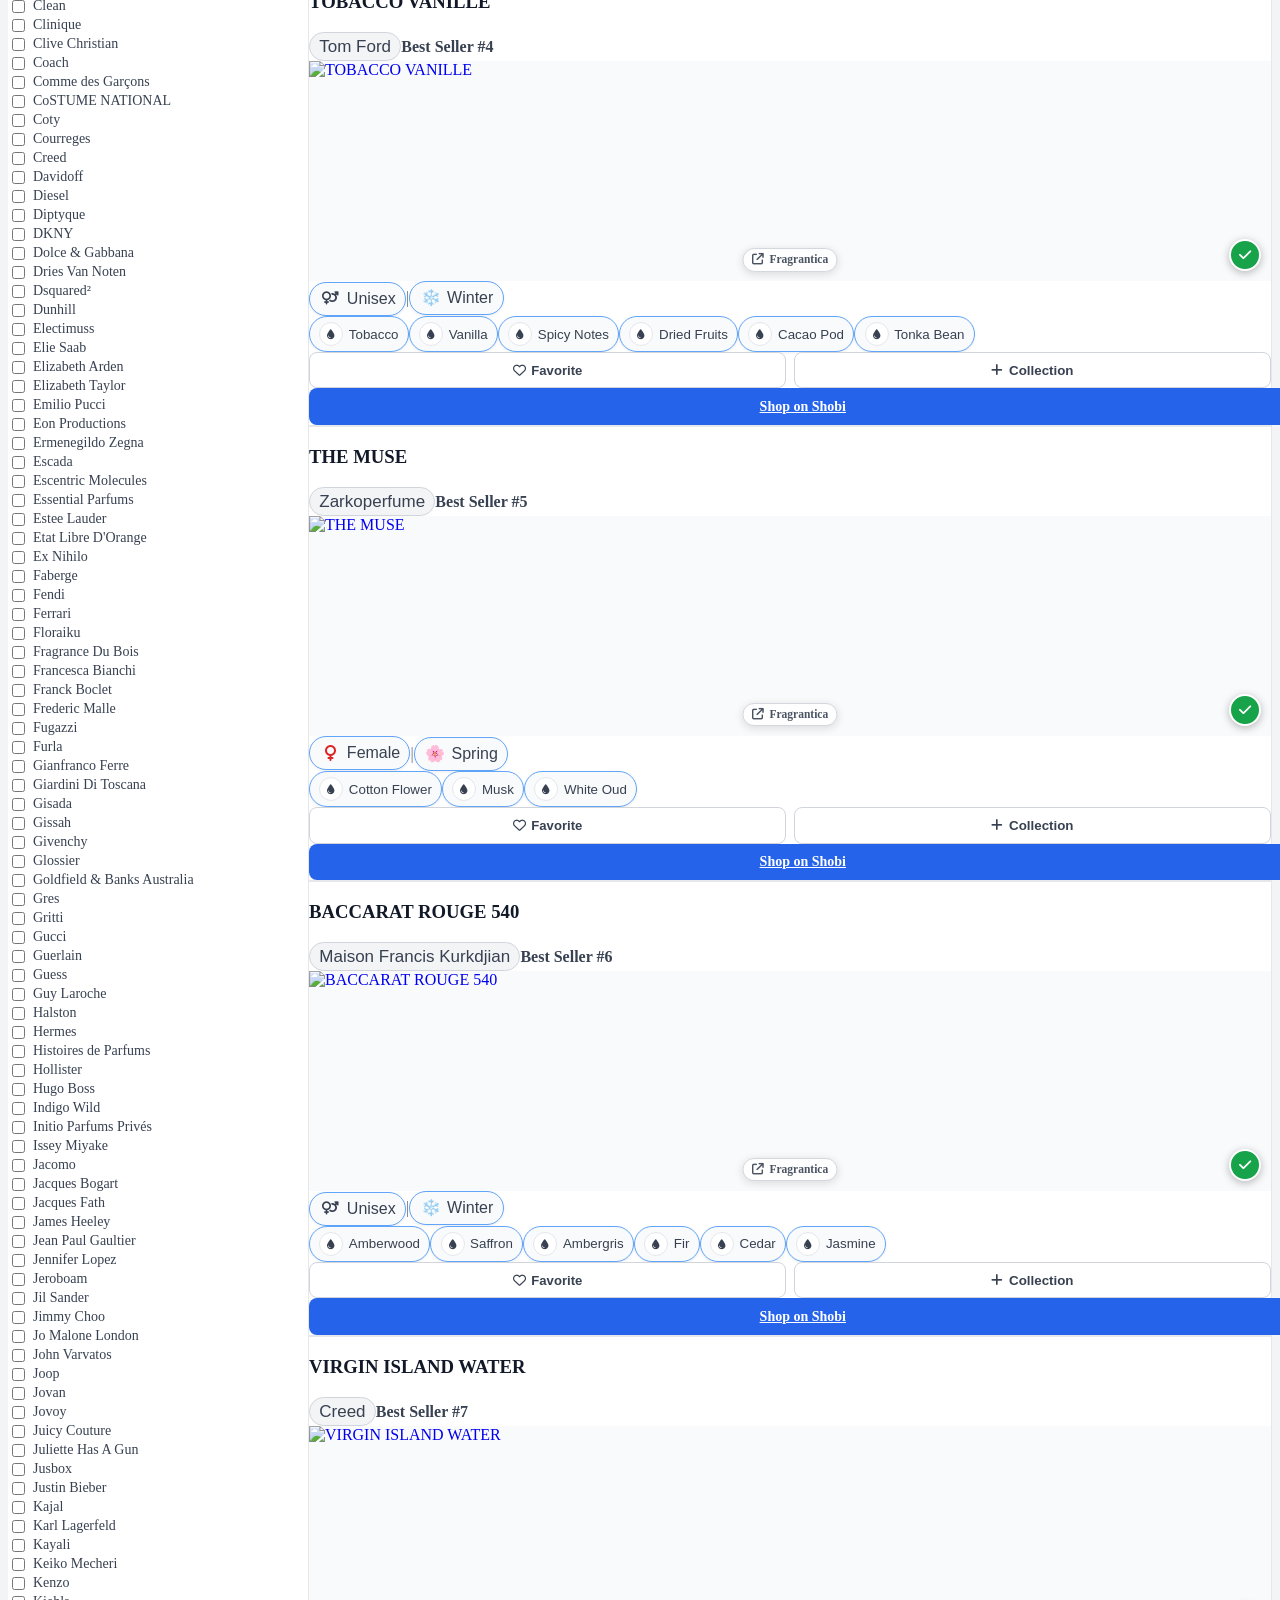
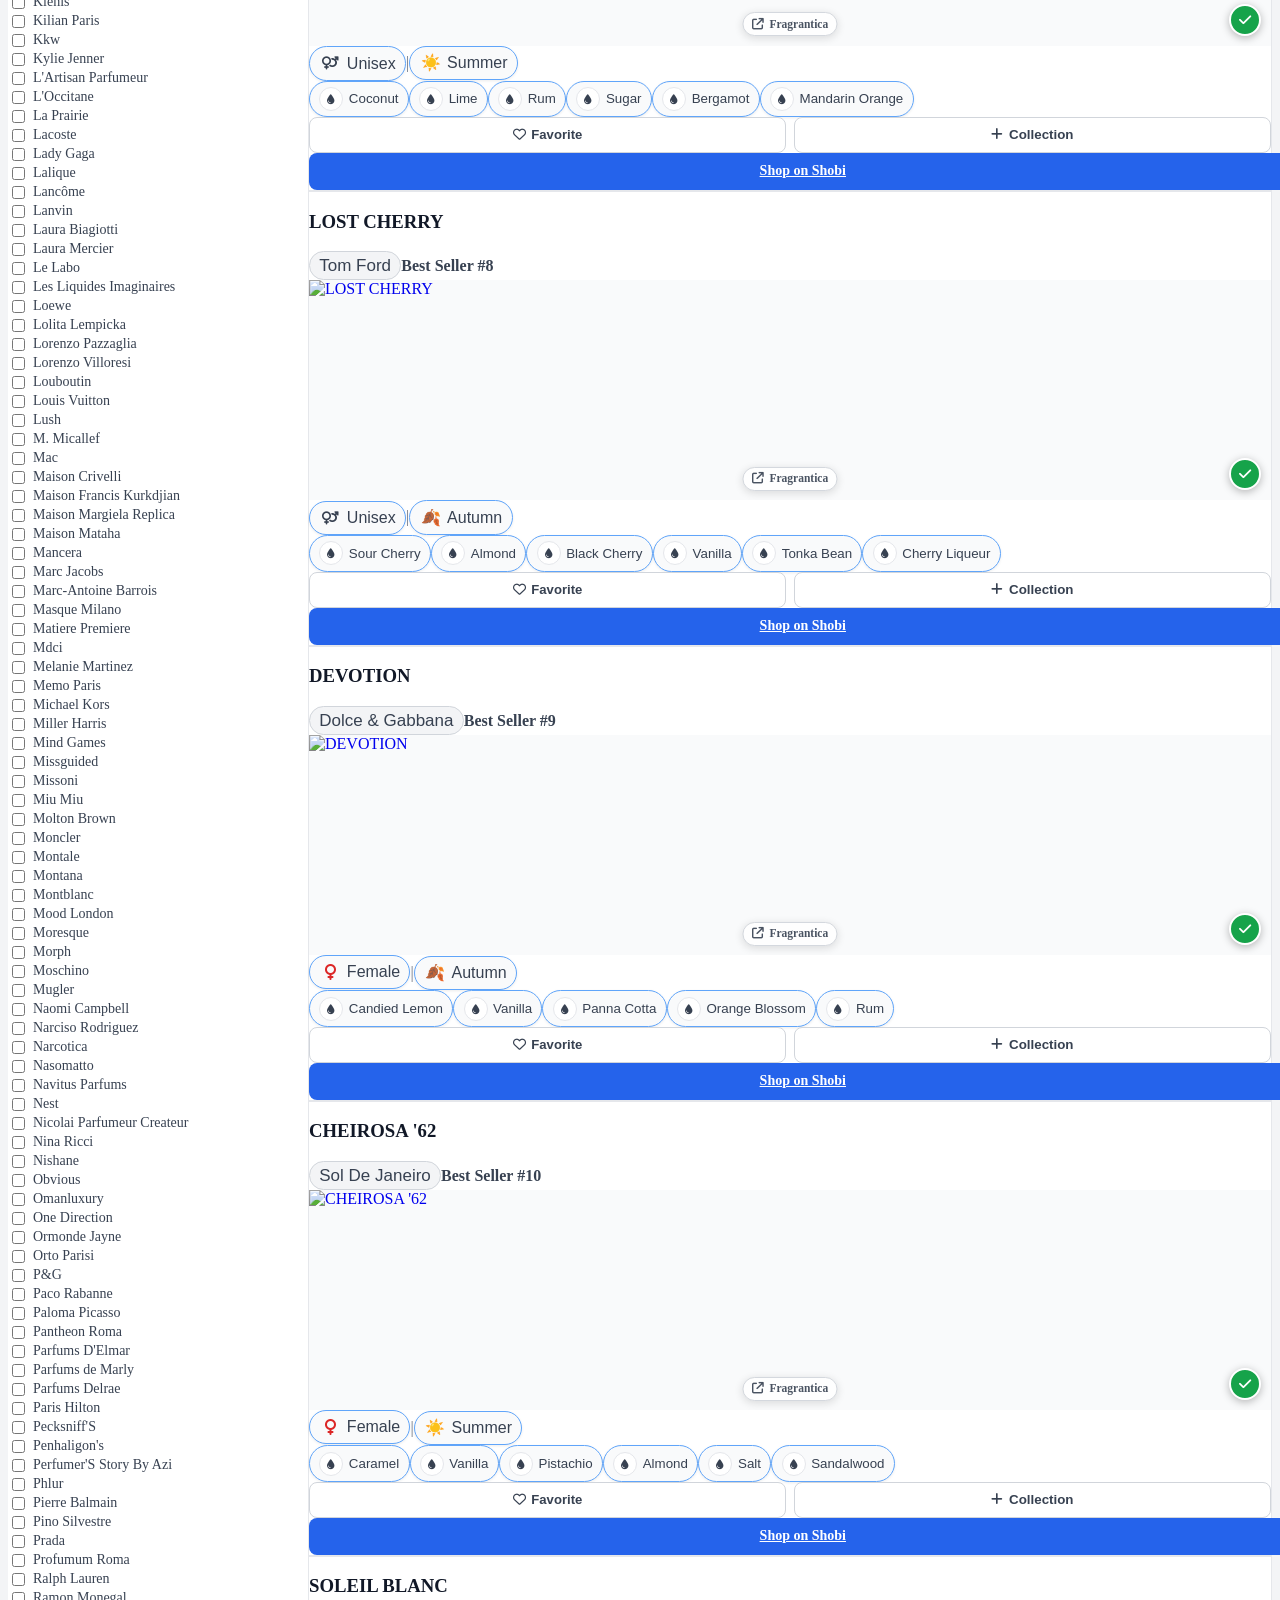
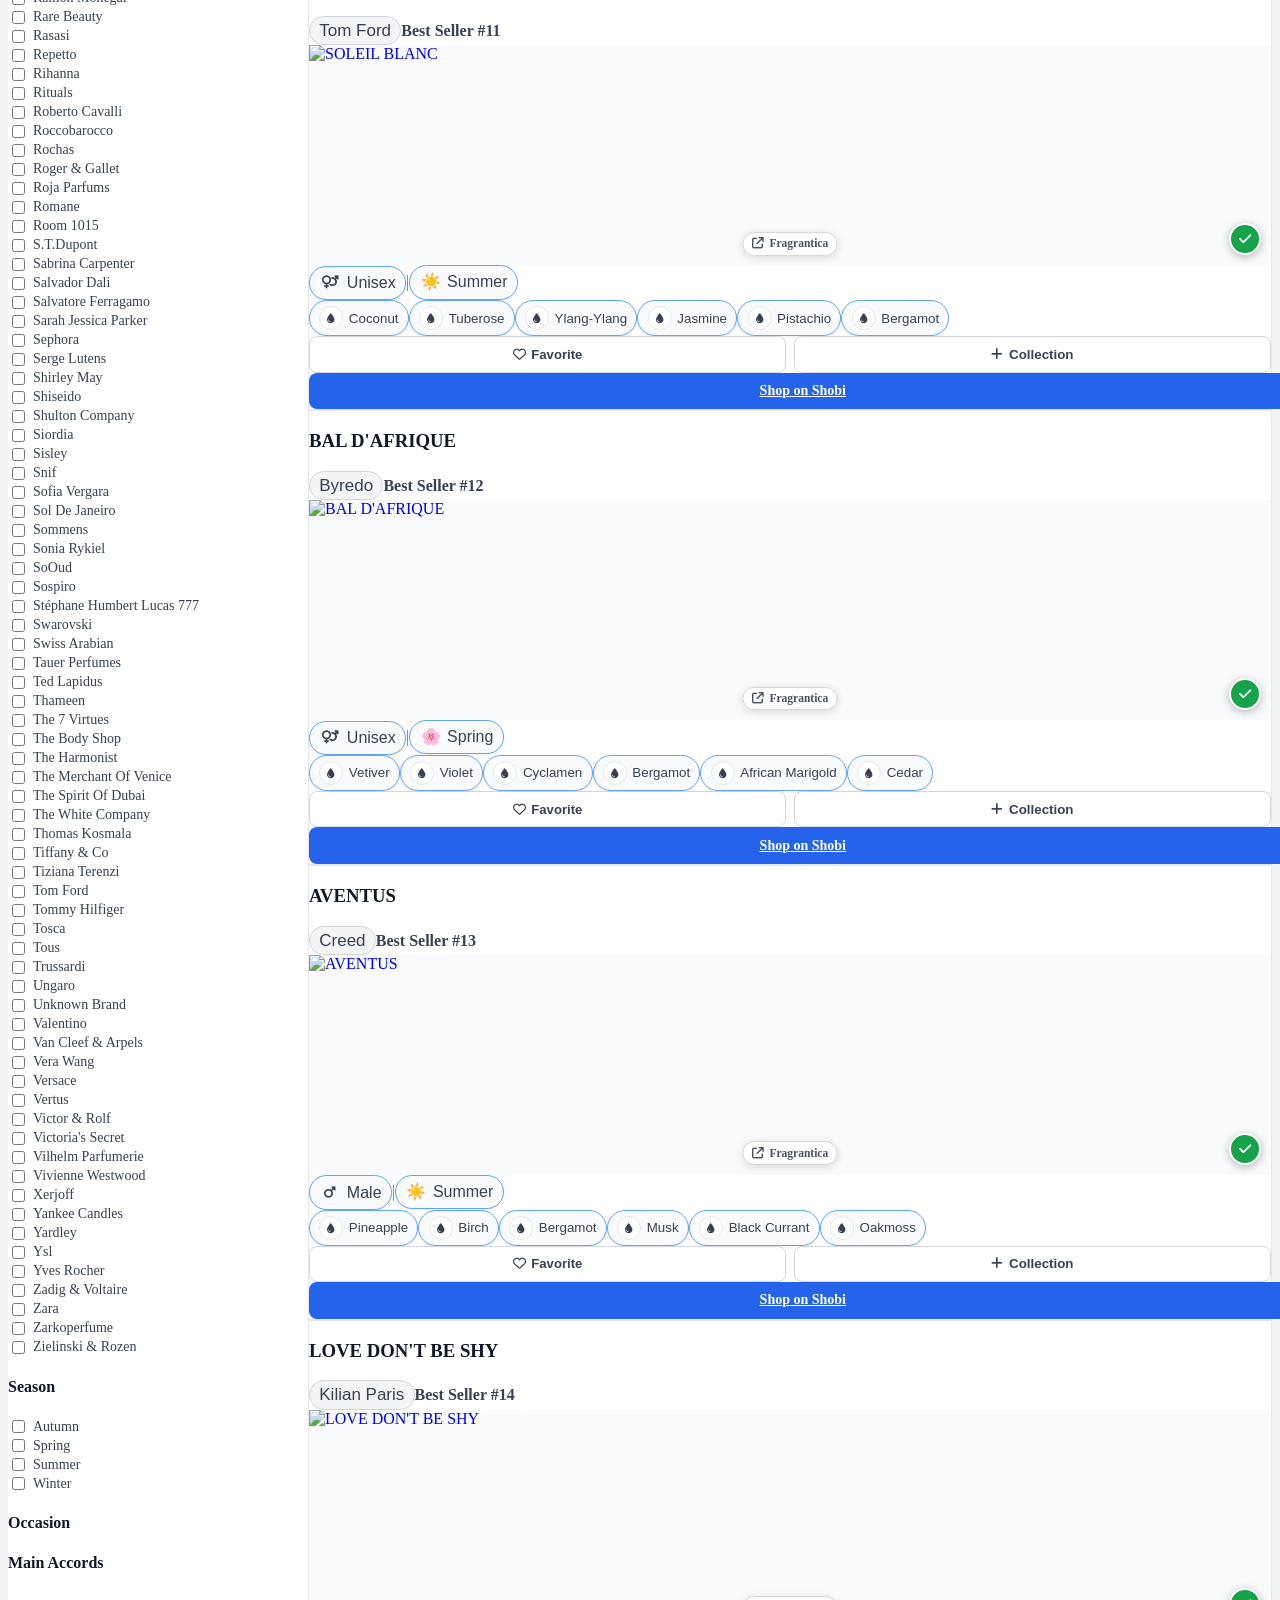
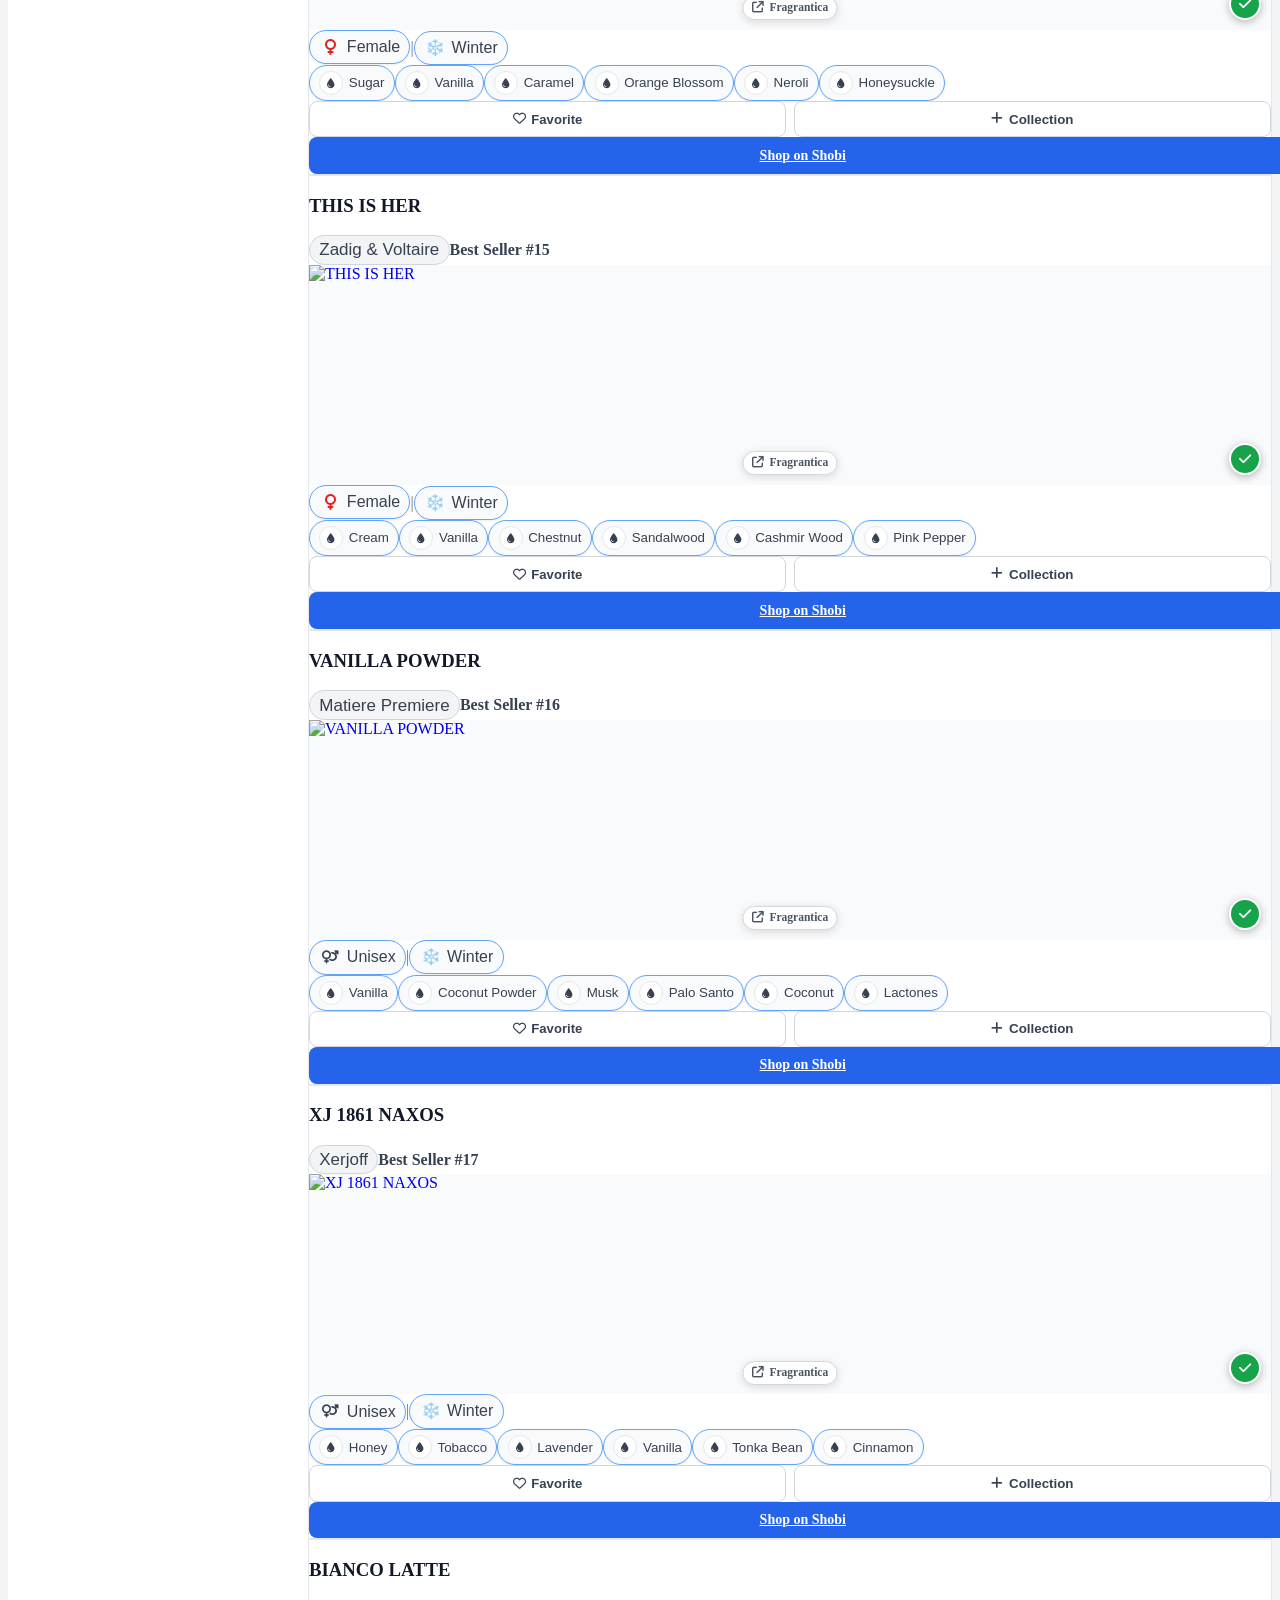
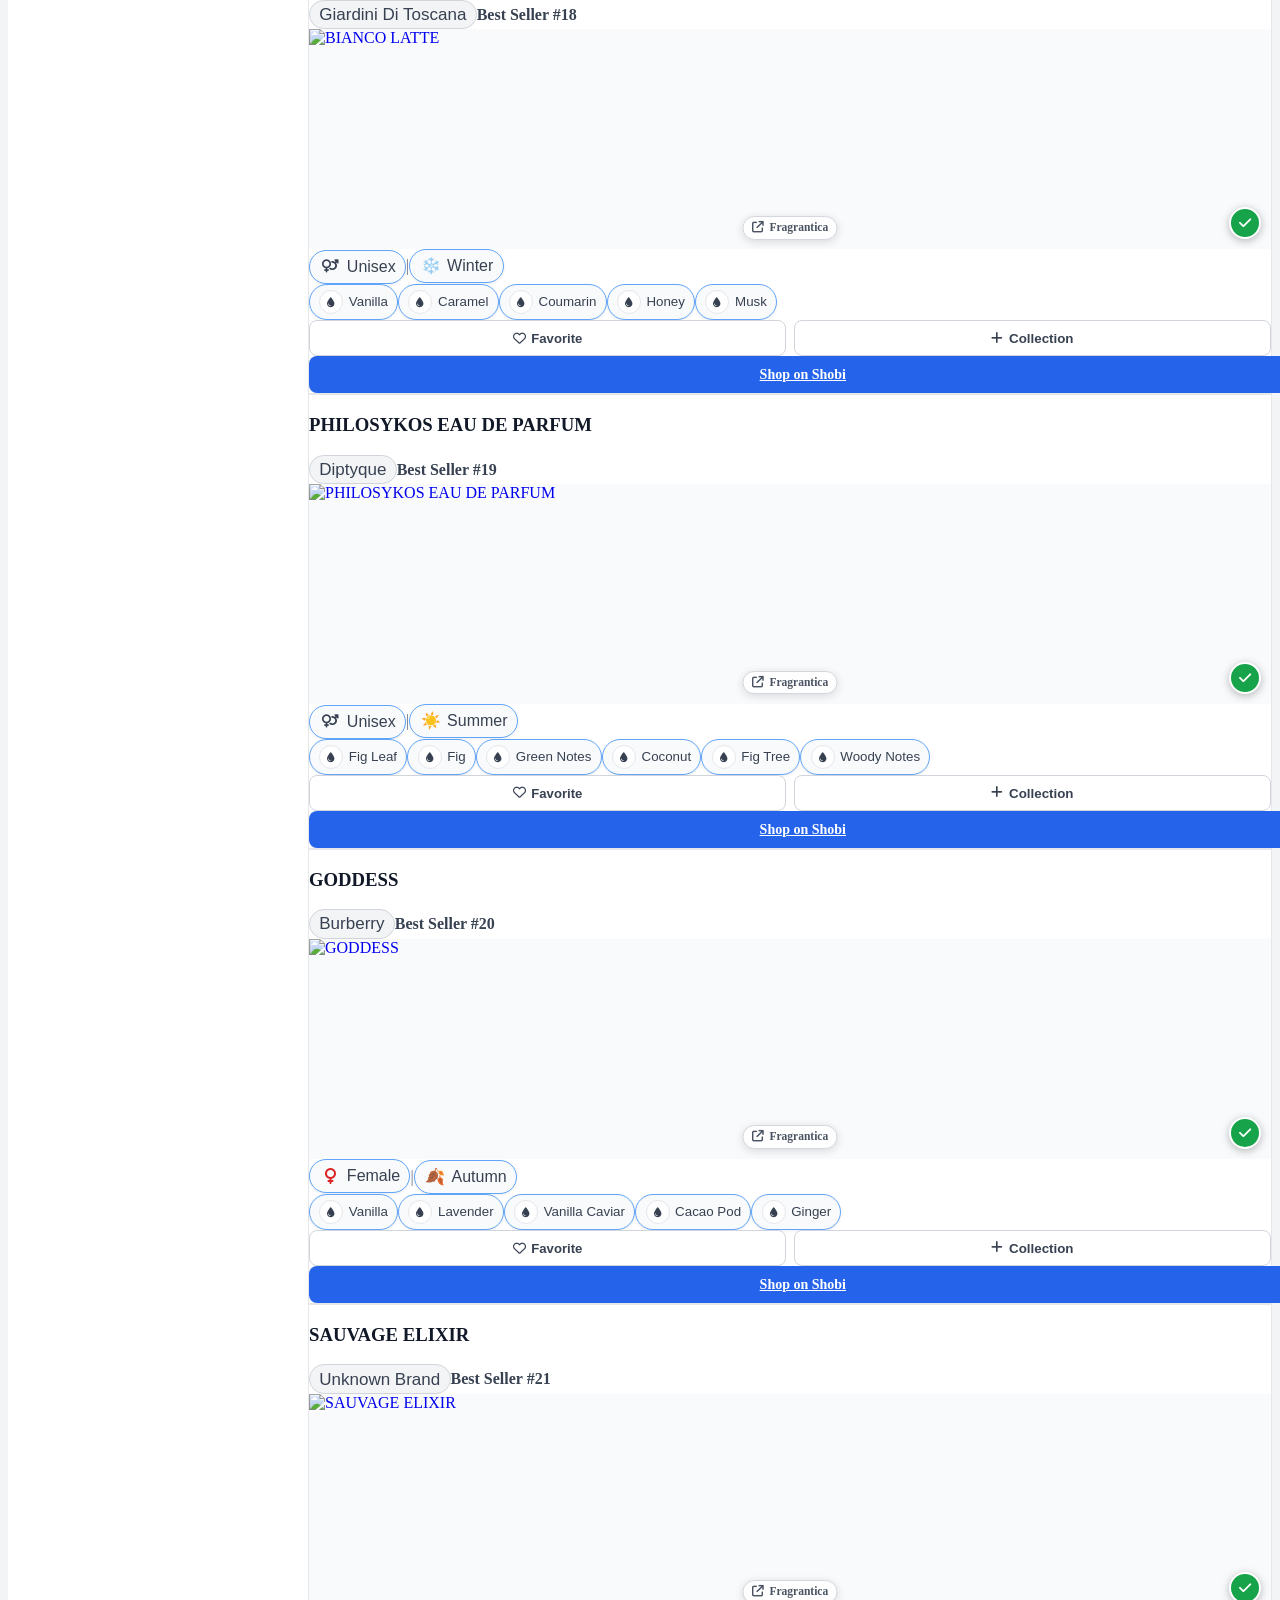
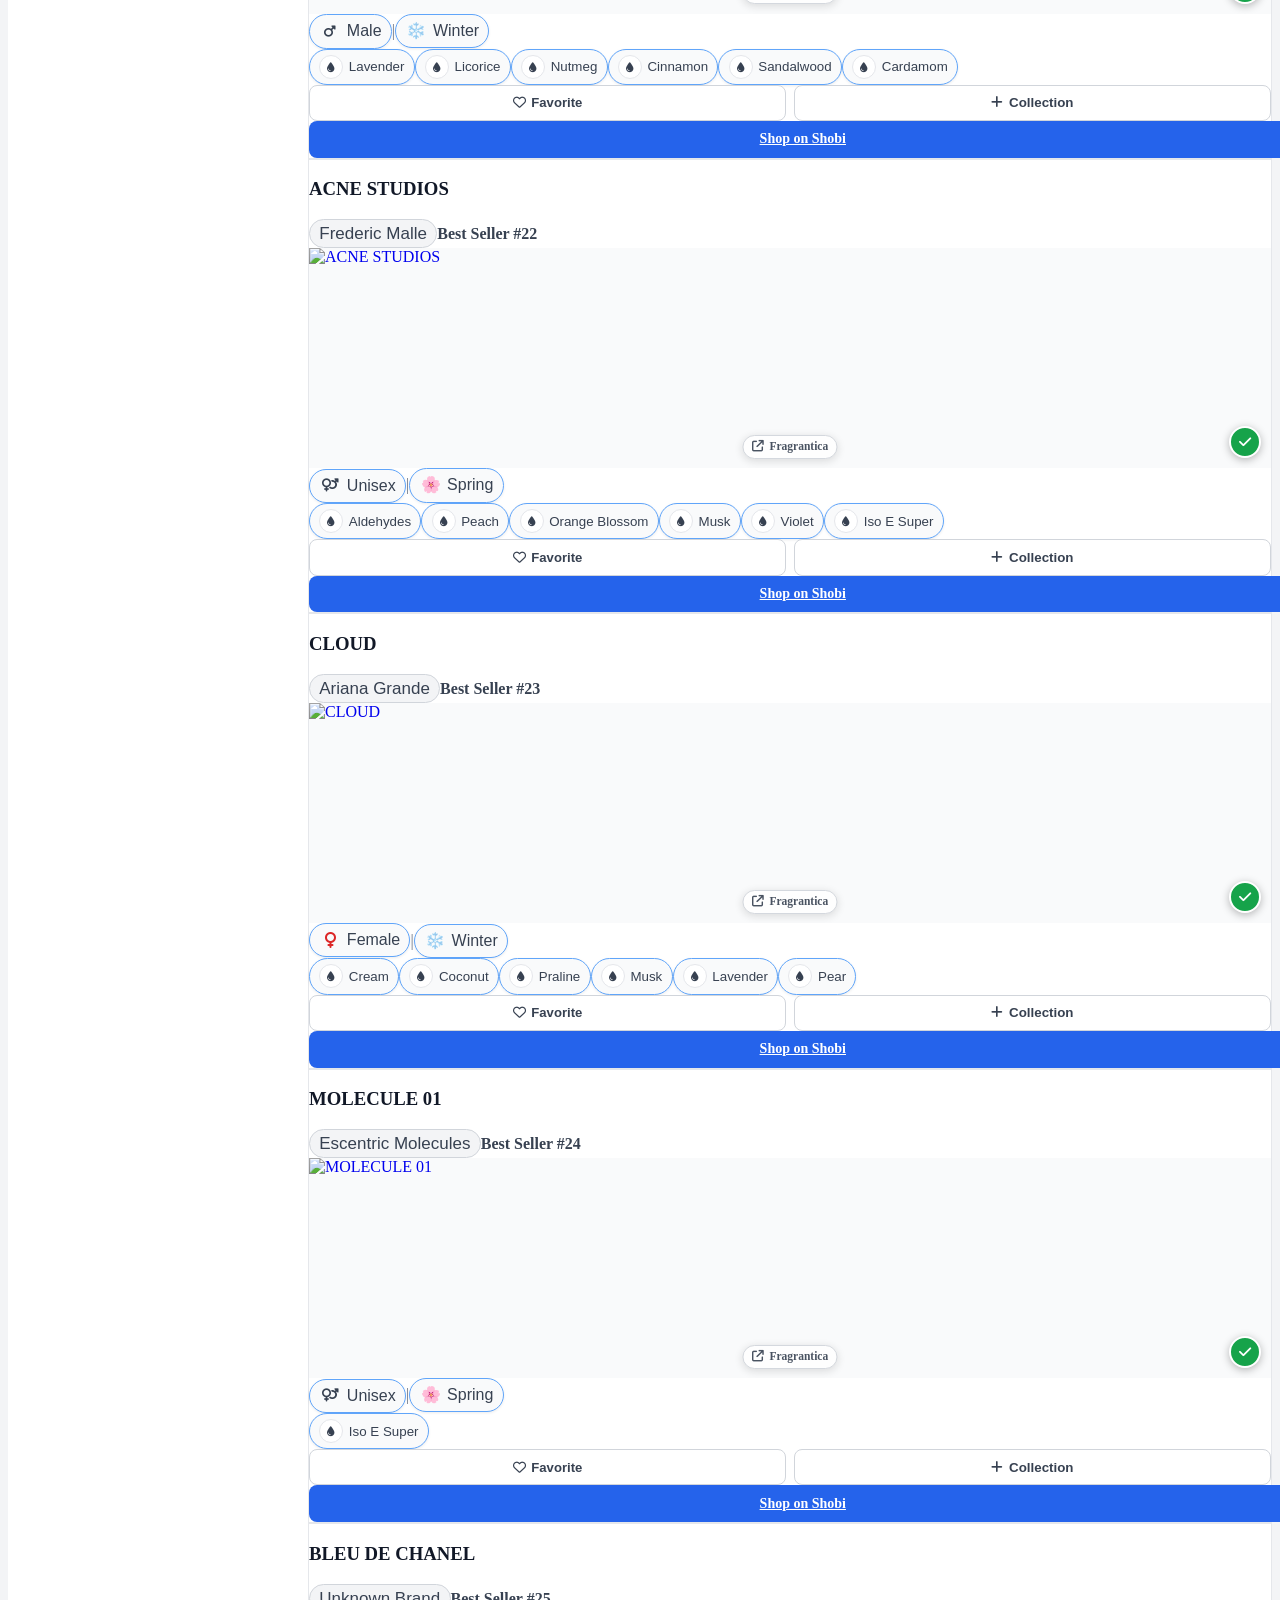
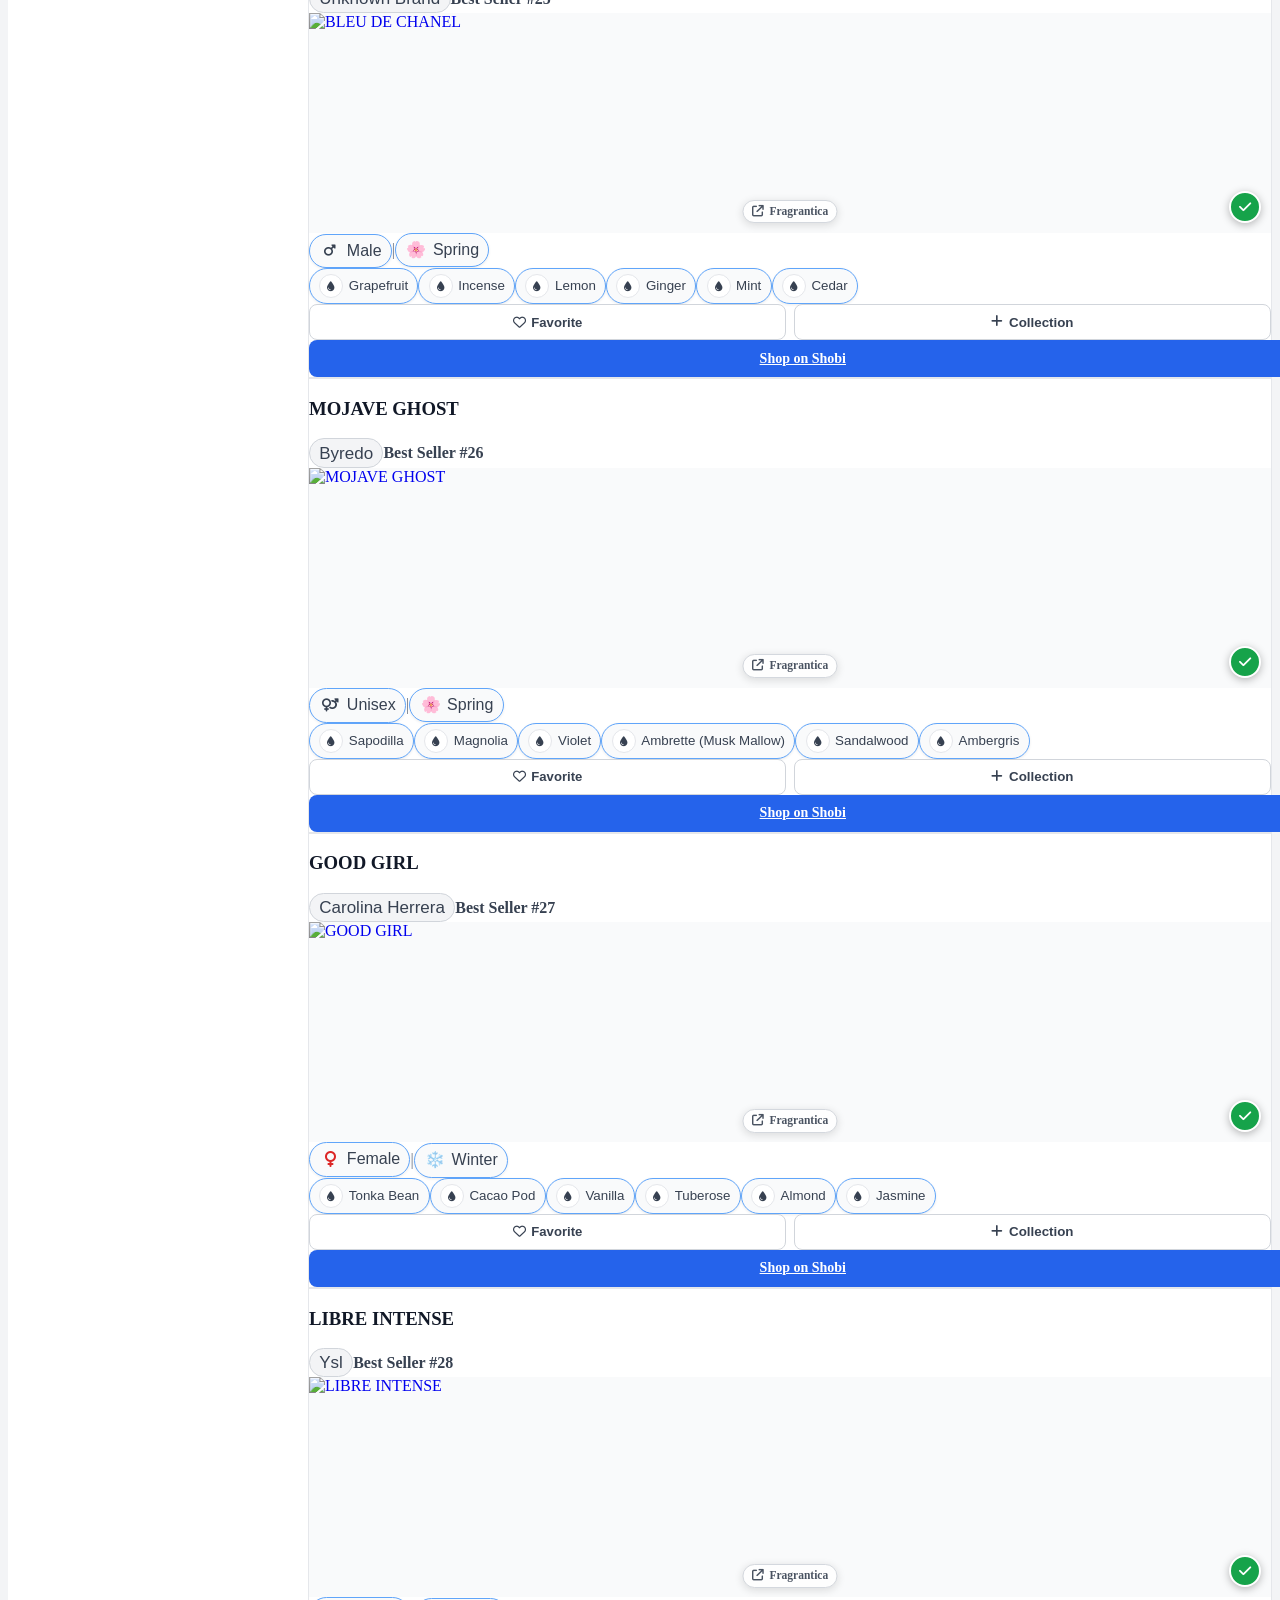
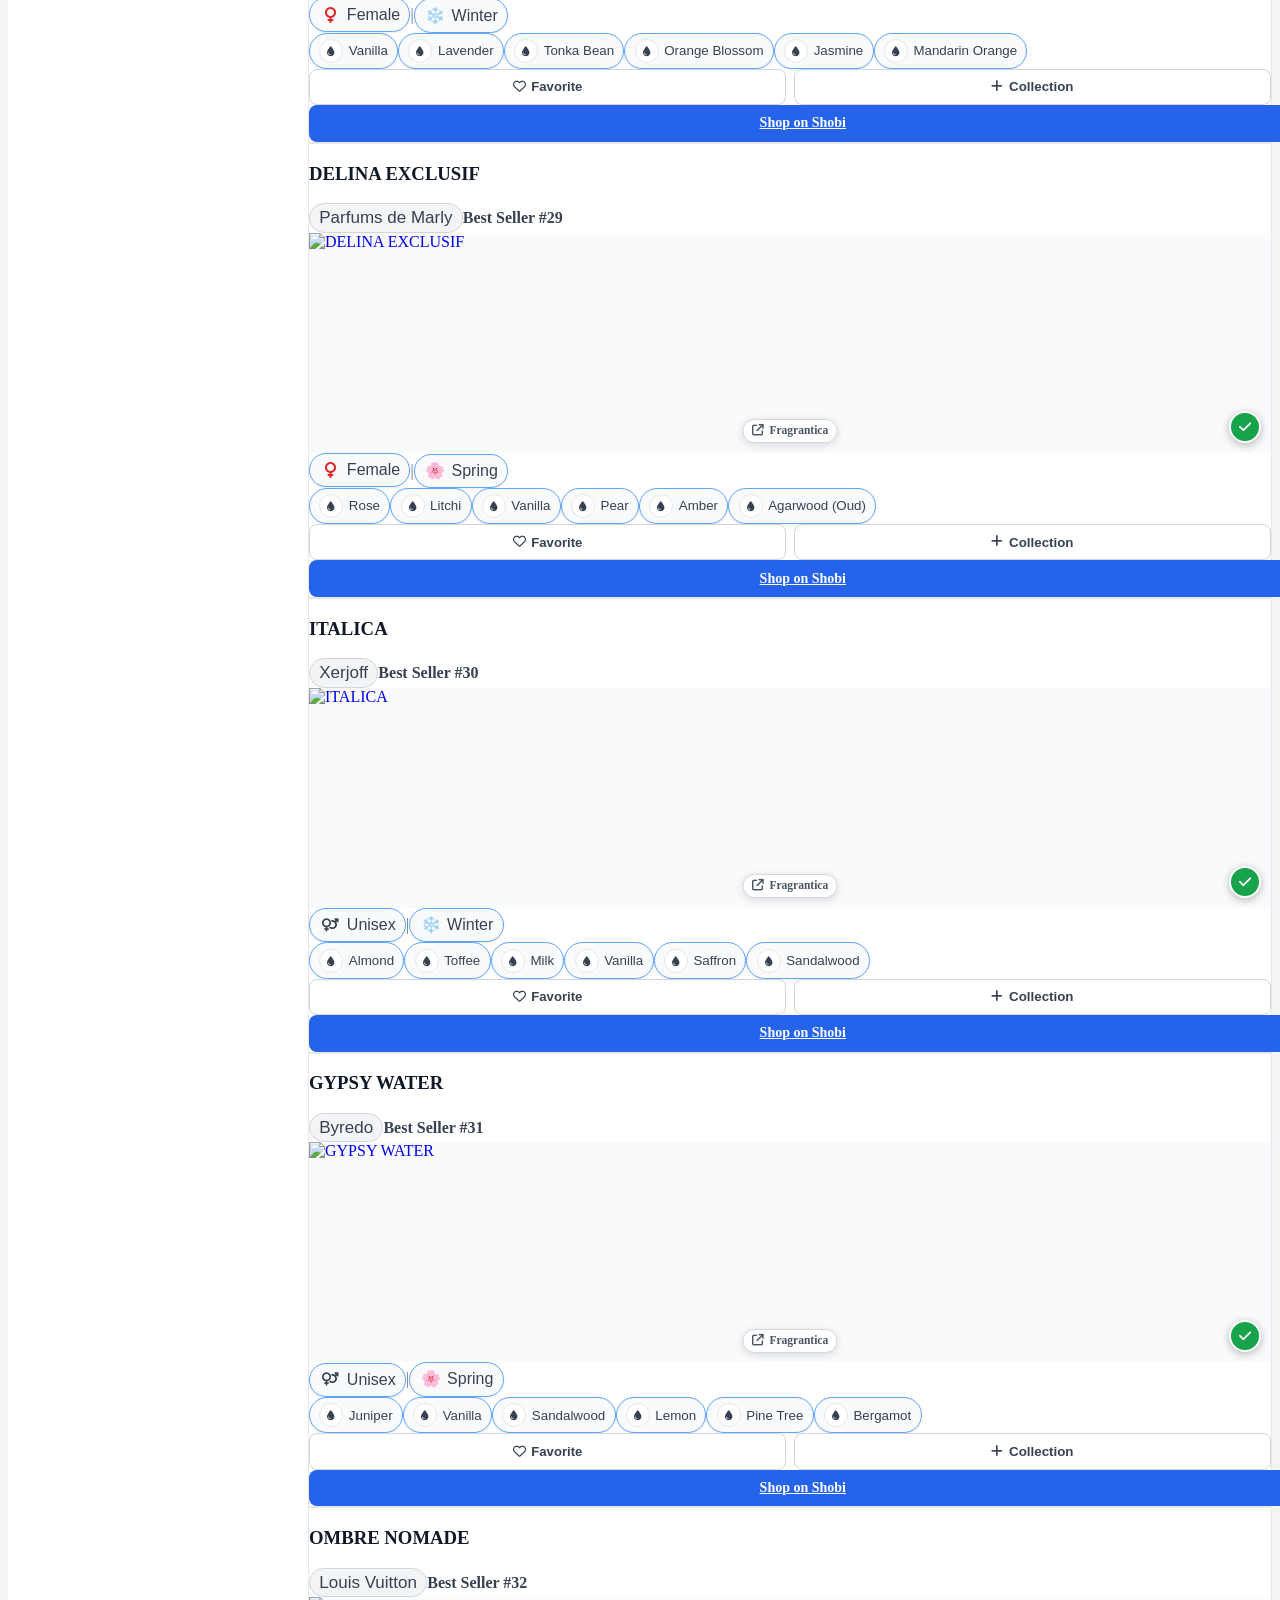
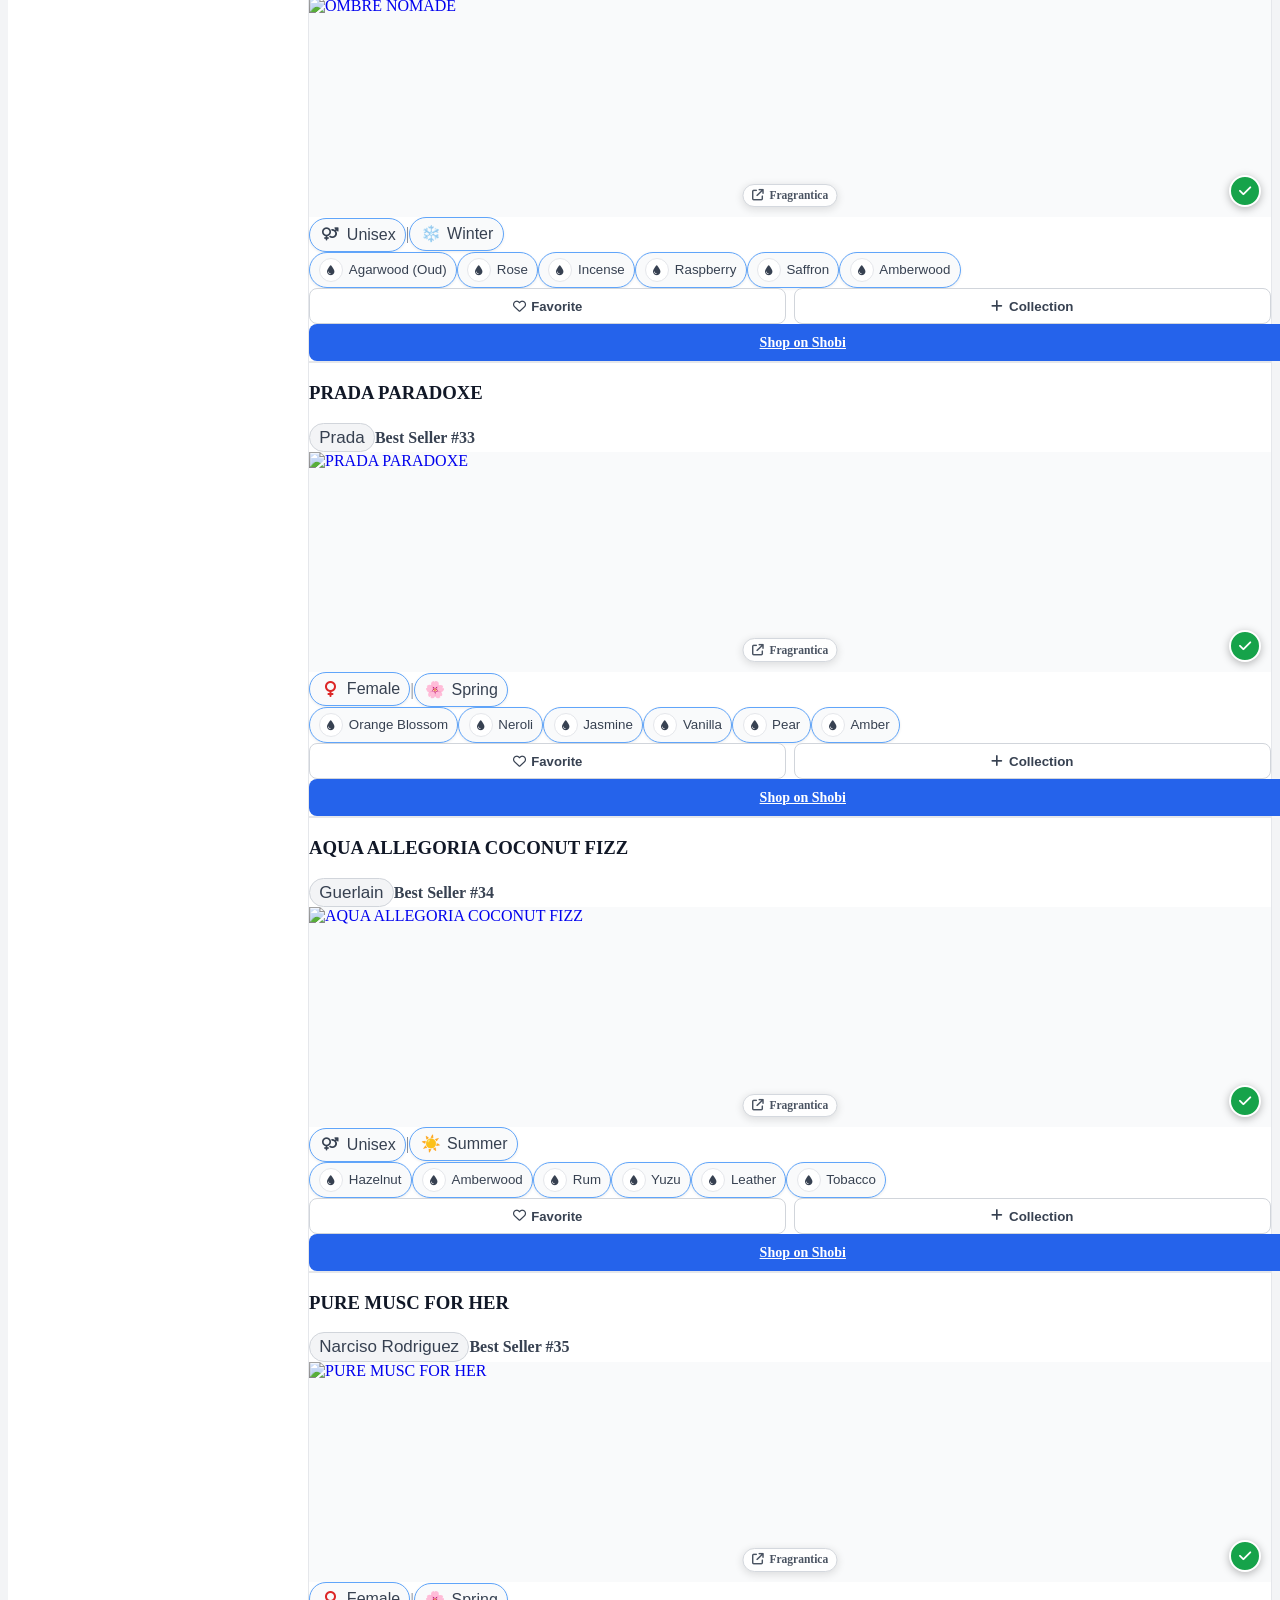
==== commit 47c0d40d: "Cache-bust Top100 legacy isolation" ====
--- a/index.html
+++ b/index.html
@@ -8,4 +8,4 @@
 <div class="page-grid mx-auto p-4 sm:p-6 lg:p-8 gap-6"><aside id="filter-sidebar" class="bg-surface rounded-lg shadow-lg h-fit lg:sticky top-24"><button id="filters-toggle-btn" class="lg:hidden w-full flex justify-between items-center p-4"><h3 class="text-xl font-bold text-primary">Filters</h3><i id="filters-toggle-icon" class="fas fa-chevron-down transition-transform text-secondary"></i></button><div id="filters-content" class="hidden lg:block p-6 lg:p-0"><div class="hidden lg:flex justify-between items-center mb-4 lg:pt-6 lg:px-6"><h3 class="text-xl font-bold text-primary">Filters</h3><button id="reset-all-filters-btn-desktop" class="text-sm text-accent">Clear All</button></div><button id="reset-all-filters-btn-mobile" class="lg:hidden w-full text-center text-sm text-accent mb-4">Clear All Filters</button><div class="filter-group mb-6 lg:px-6"><h4 class="font-semibold text-primary mb-2">Gender</h4><div id="gender-filters" class="space-y-2"></div></div><div class="filter-group mb-6 lg:px-6"><h4 class="font-semibold text-primary mb-2">Brand</h4><div id="brand-filters" class="space-y-2 max-h-64 overflow-y-auto pr-2"><div id="brand-loader" class="text-sm text-tertiary">Loading brands...</div></div></div><div class="filter-group mb-6 lg:px-6"><h4 class="font-semibold text-primary mb-2">Season</h4><div id="season-filters" class="space-y-2"><div id="season-loader" class="text-sm text-tertiary">Loading filters...</div></div></div><div class="filter-group mb-6 lg:px-6"><h4 class="font-semibold text-primary mb-2">Occasion</h4><div id="occasion-filters" class="space-y-2 max-h-64 overflow-y-auto pr-2"></div></div><div class="filter-group lg:px-6 lg:pb-6"><h4 class="font-semibold text-primary mb-2">Main Accords</h4><div id="accord-filters" class="space-y-2 max-h-64 overflow-y-auto pr-2"></div></div></div></aside><main id="main-content"><section class="w-full mb-6"><div class="relative"><span class="absolute inset-y-0 left-0 pl-3 flex items-center"><i class="fas fa-search text-placeholder-color"></i></span><input type="text" id="search-input" class="block w-full pl-10 pr-4 py-3 border-base rounded-md bg-surface text-primary focus-ring sm:text-lg" placeholder="Search by name, brand, or code..."></div></section><div id="brand-info-container" class="hidden bg-accent-subtle border-l-4 border-accent p-6 rounded-md shadow-md mb-6"><div id="brand-info-content"></div><button id="clear-brand-filter" class="mt-4 text-sm font-medium text-accent">&times; Clear filter and show all</button></div><div id="active-filters-display" class="mb-4 flex flex-wrap gap-2"></div><div id="results-count" class="text-secondary mb-4">Loading perfumes...</div><div id="resultsContainer" class="grid grid-cols-1 sm:grid-cols-2 md:grid-cols-3 lg:grid-cols-4 xl:grid-cols-5 2xl:grid-cols-6 gap-6"></div></main></div>
 <template id="perfume-card-template"><div class="bg-surface rounded-lg shadow-lg overflow-hidden flex flex-col transition-transform duration-200 hover:scale-[1.03]"><div class="p-5 relative flex-grow flex flex-col"><button class="favorite-btn absolute top-4 right-4 text-2xl icon-base-color hover:text-red-500"><i class="fa-regular fa-heart"></i></button><div data-action="show-details"><p class="text-xs font-mono text-tertiary mb-1" data-field="code"></p><h3 class="text-lg font-bold text-primary mb-1" data-field="inspiredBy"></h3></div><button data-action="filter-brand" class="text-sm text-secondary mb-3 text-left hover:underline" data-field="brand"></button><div data-field="audience-icons" class="flex space-x-3 text-base mb-3"></div><p data-field="description" class="hidden lg:block text-sm text-secondary mb-4 truncate-3-lines"></p><div data-field="type-icons" class="flex space-x-3 text-base mb-4"></div><div class="mt-auto"><a data-field="shobiLink" target="_blank" rel="noopener noreferrer" class="block w-full text-center px-4 py-2 rounded-md text-sm font-medium text-white bg-blue-600">Buy at Shobi</a></div></div></div></template>
 <div id="perfume-modal" class="hidden" aria-hidden="true"><div id="modal-content"><button id="modal-close-btn" type="button"></button><div id="modal-overlay"></div><span id="modal-inspiredBy"></span><span id="modal-brand"></span><span id="modal-code"></span><span id="modal-description"></span><span id="modal-notes"></span><span id="modal-boost-guide"></span><a id="modal-shobiLink"></a></div></div>
-<script src="script.js?v=3"></script><script src="bestsellers-1.js?v=1"></script><script src="bestsellers-2.js?v=1"></script><script src="bestsellers-3.js?v=1"></script><script src="bestsellers-4.js?v=1"></script><script src="bestsellers-5.js?v=1"></script><script src="bestseller-ranking.js?v=3"></script><script src="pagination.js?v=12"></script><script src="bestseller-2-card.js?v=2"></script><script src="bestseller-catcher-notes.js?v=5"></script><script src="bestseller-social-card-missing-fixes.js?v=2"></script><script src="bestseller-notes-enrichment.js?v=4"></script><script src="bestseller-top100-enrichment.js?v=4"></script><script src="bestseller-001-100-canonical-data.js?v=2"></script><script src="bestseller-001-100-canonical-cards.js?v=2"></script><script src="bestseller-title-brand-cleanup.js?v=2"></script><script src="bestseller-catcher-visual-check.js?v=11"></script><script src="bestseller-status-counter.js?v=1"></script><script src="fragrantica-note-icons.js?v=3"></script><script src="bestseller-41-200-ranking-extension.js?v=2"></script><script src="sorting-bestsellers.js?v=3"></script></body></html>+<script src="script.js?v=3"></script><script src="bestsellers-1.js?v=1"></script><script src="bestsellers-2.js?v=1"></script><script src="bestsellers-3.js?v=1"></script><script src="bestsellers-4.js?v=1"></script><script src="bestsellers-5.js?v=1"></script><script src="bestseller-ranking.js?v=3"></script><script src="pagination.js?v=12"></script><script src="bestseller-2-card.js?v=2"></script><script src="bestseller-catcher-notes.js?v=5"></script><script src="bestseller-social-card-missing-fixes.js?v=2"></script><script src="bestseller-notes-enrichment.js?v=4"></script><script src="bestseller-top100-enrichment.js?v=4"></script><script src="bestseller-001-100-canonical-data.js?v=2"></script><script src="bestseller-001-100-canonical-cards.js?v=3"></script><script src="bestseller-title-brand-cleanup.js?v=2"></script><script src="bestseller-catcher-visual-check.js?v=12"></script><script src="bestseller-status-counter.js?v=1"></script><script src="fragrantica-note-icons.js?v=3"></script><script src="bestseller-41-200-ranking-extension.js?v=3"></script><script src="sorting-bestsellers.js?v=3"></script></body></html>
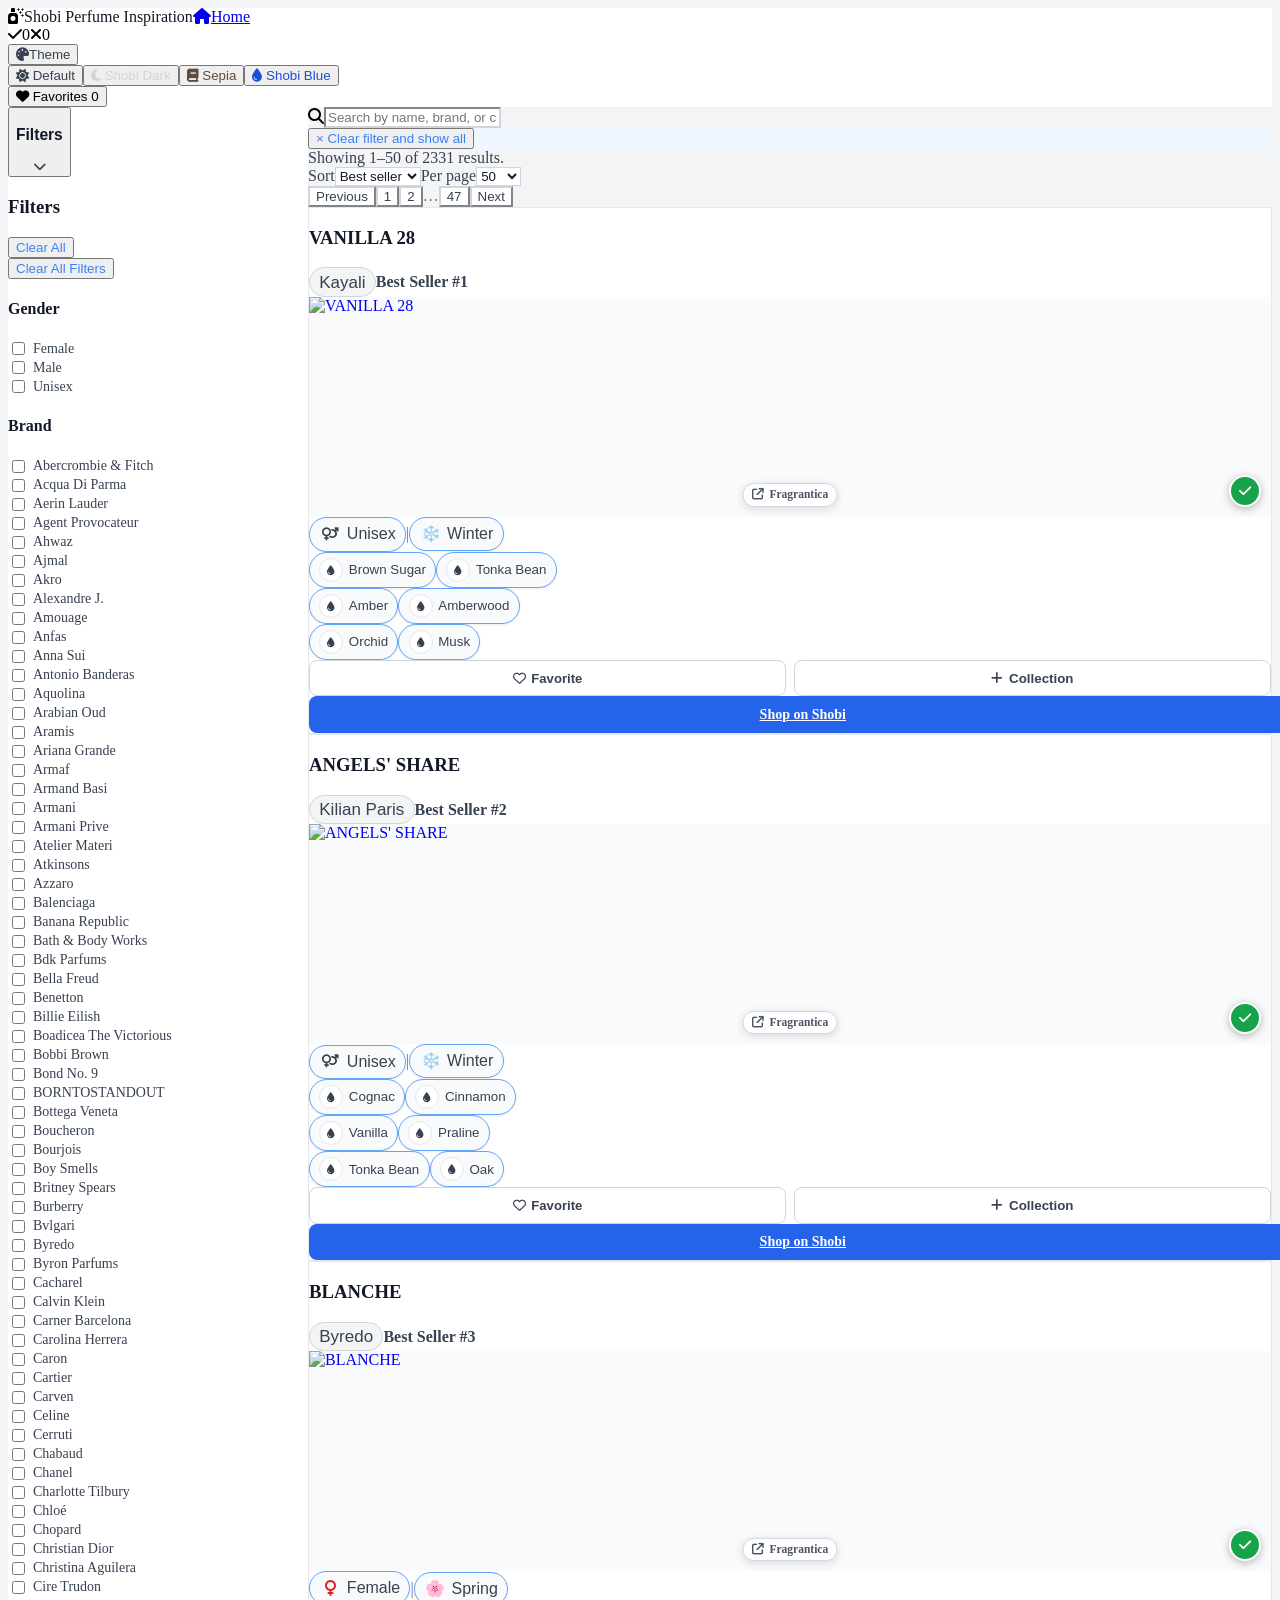
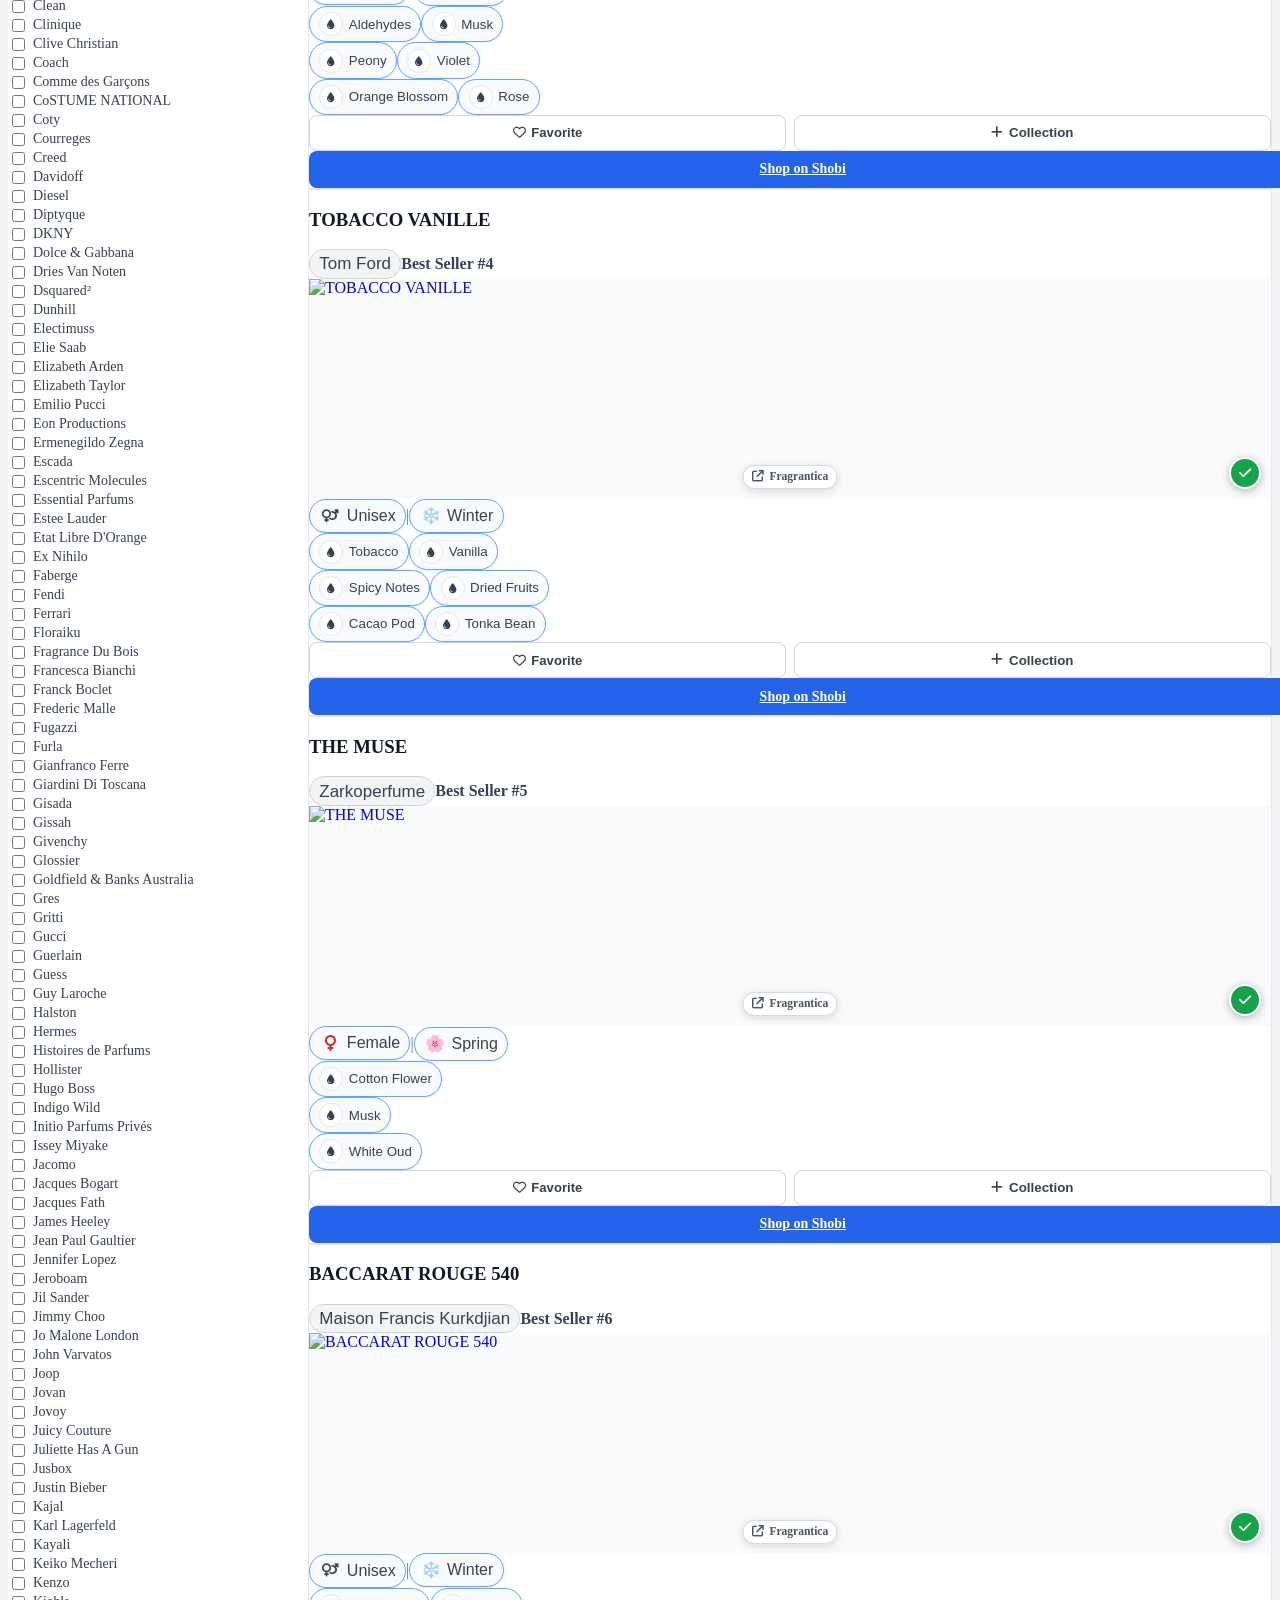
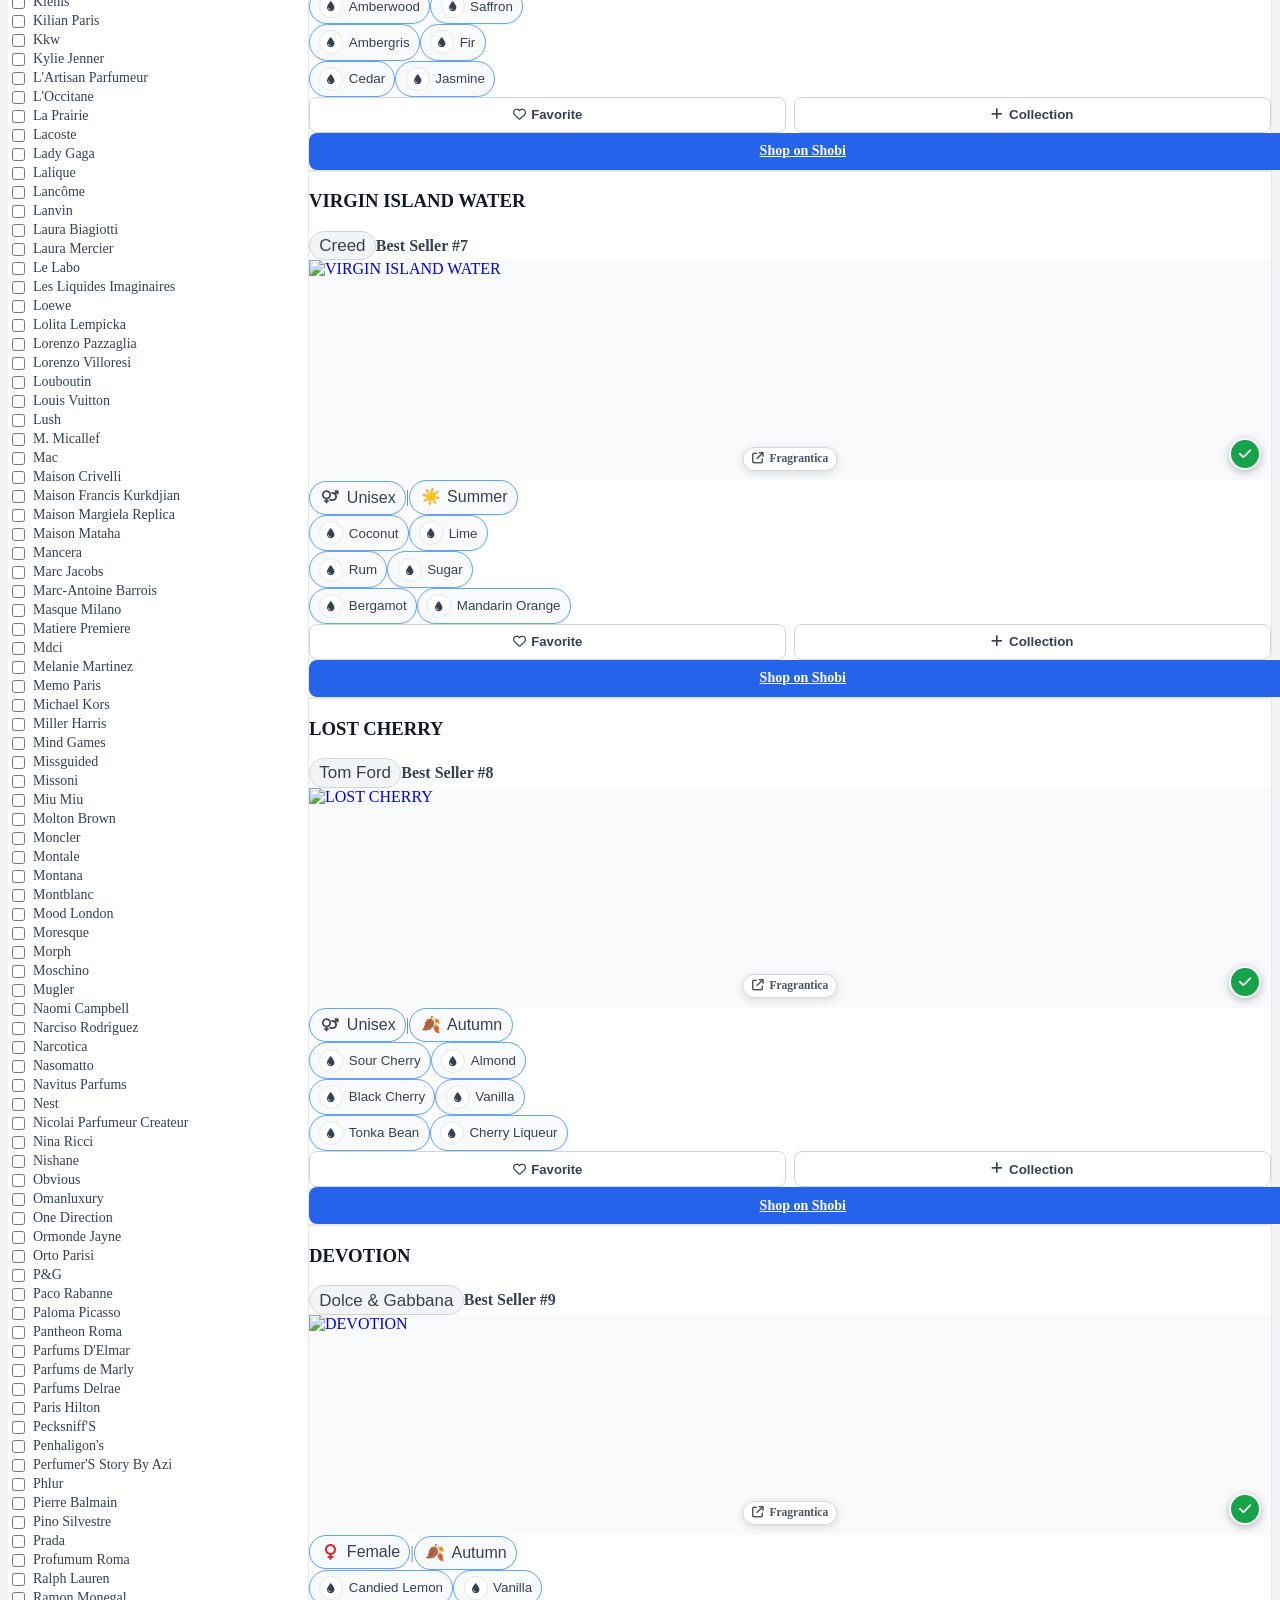
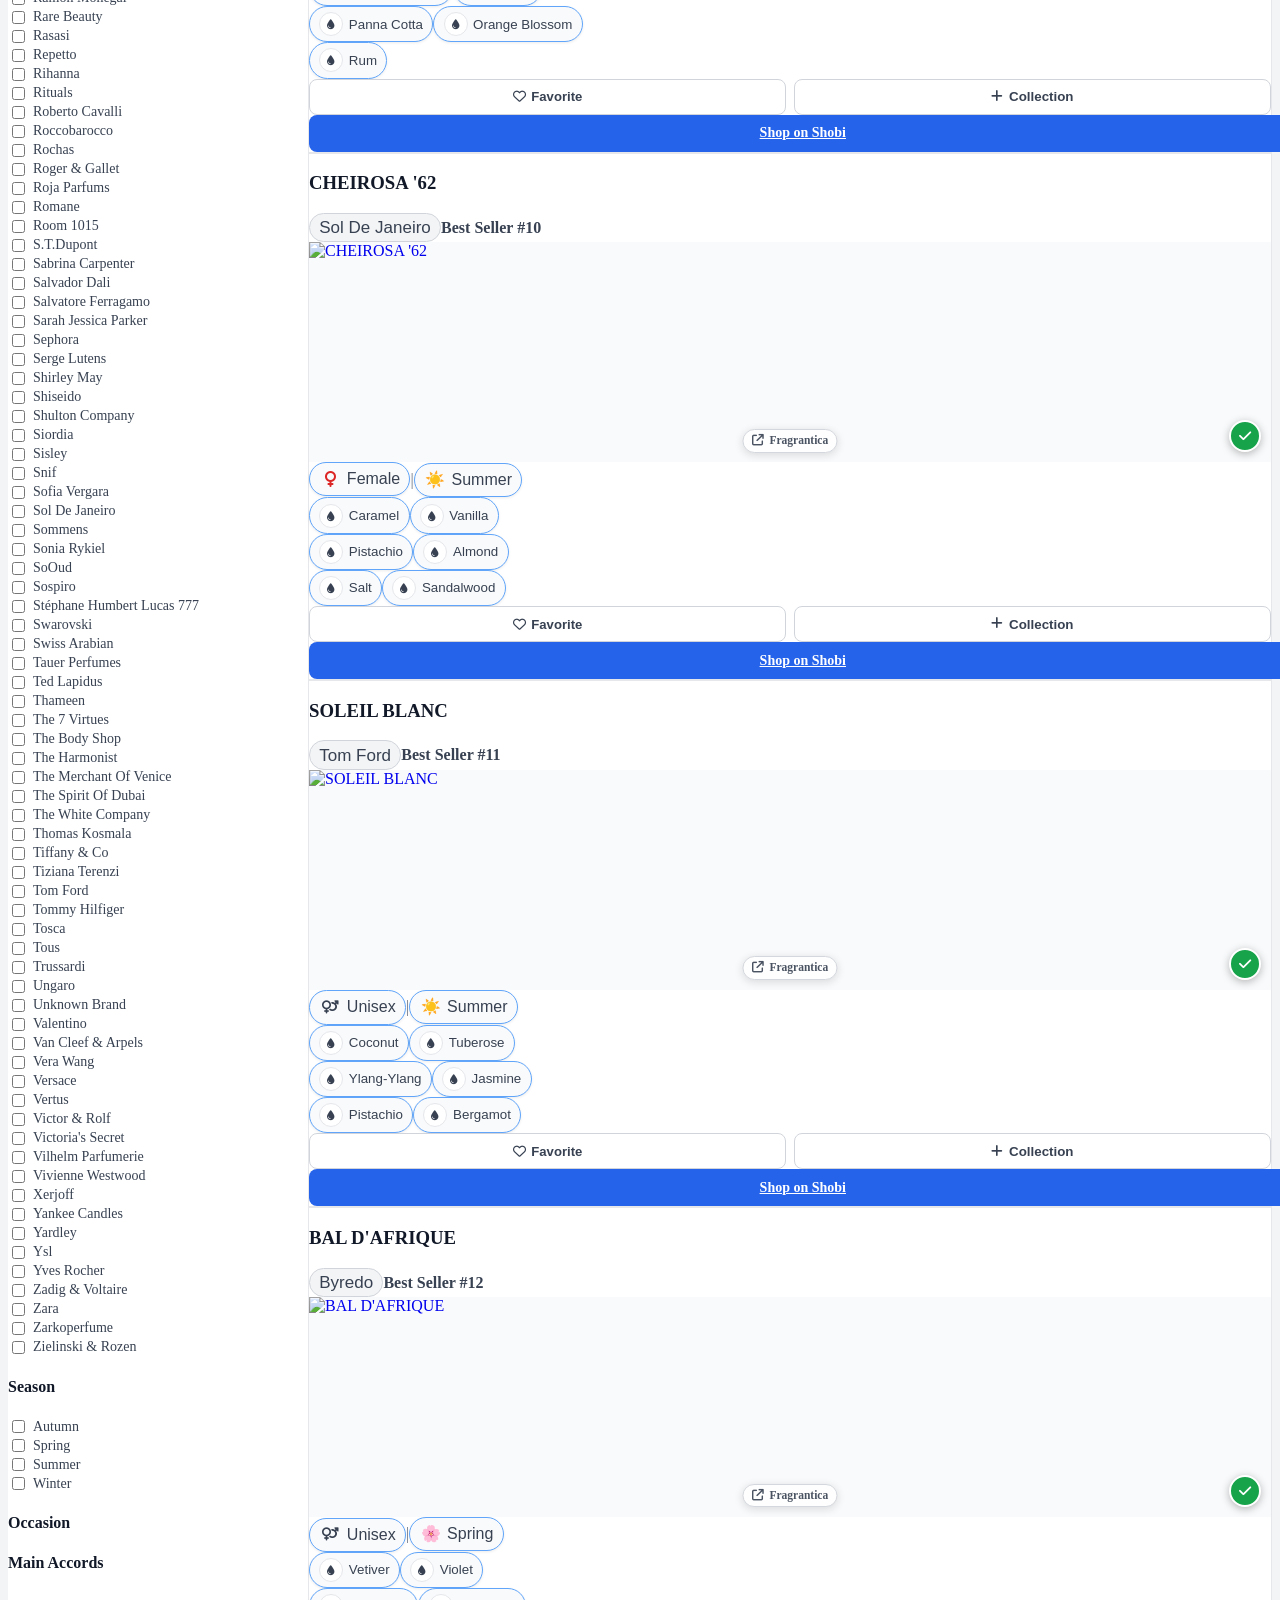
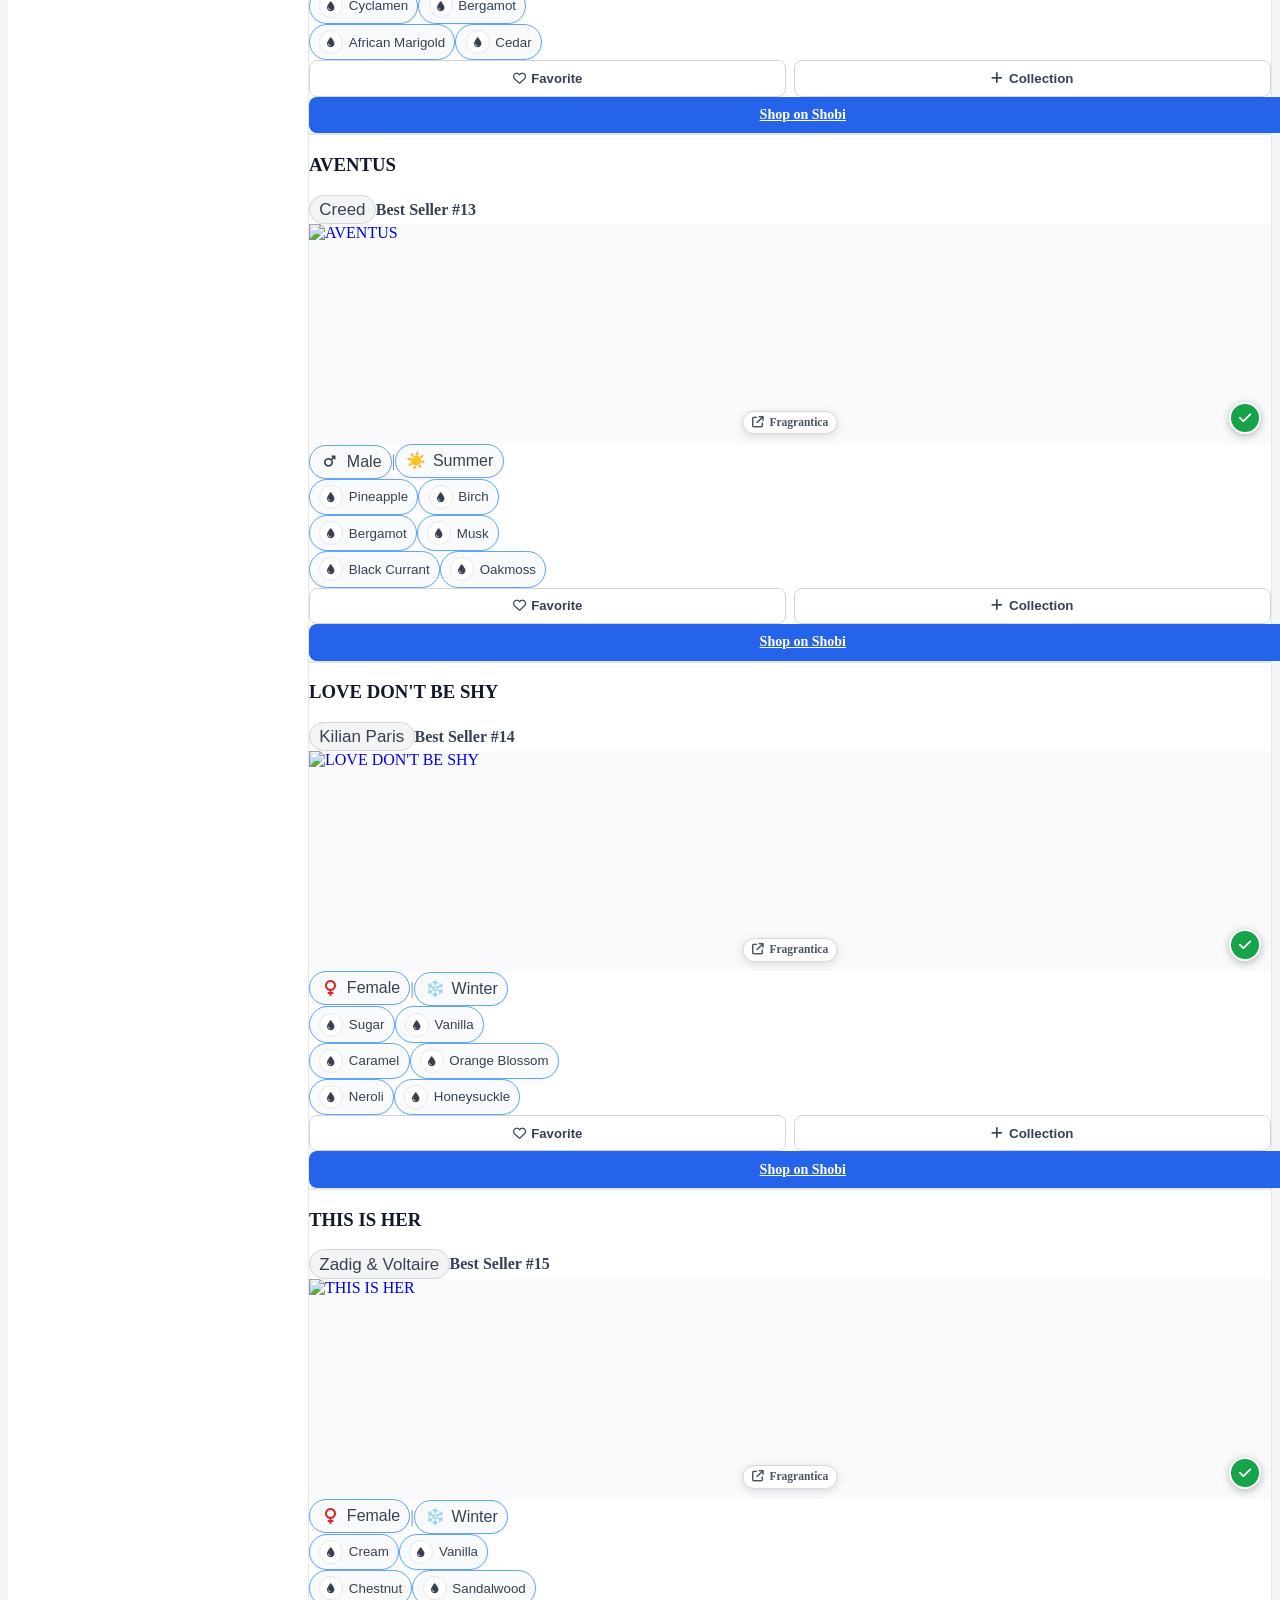
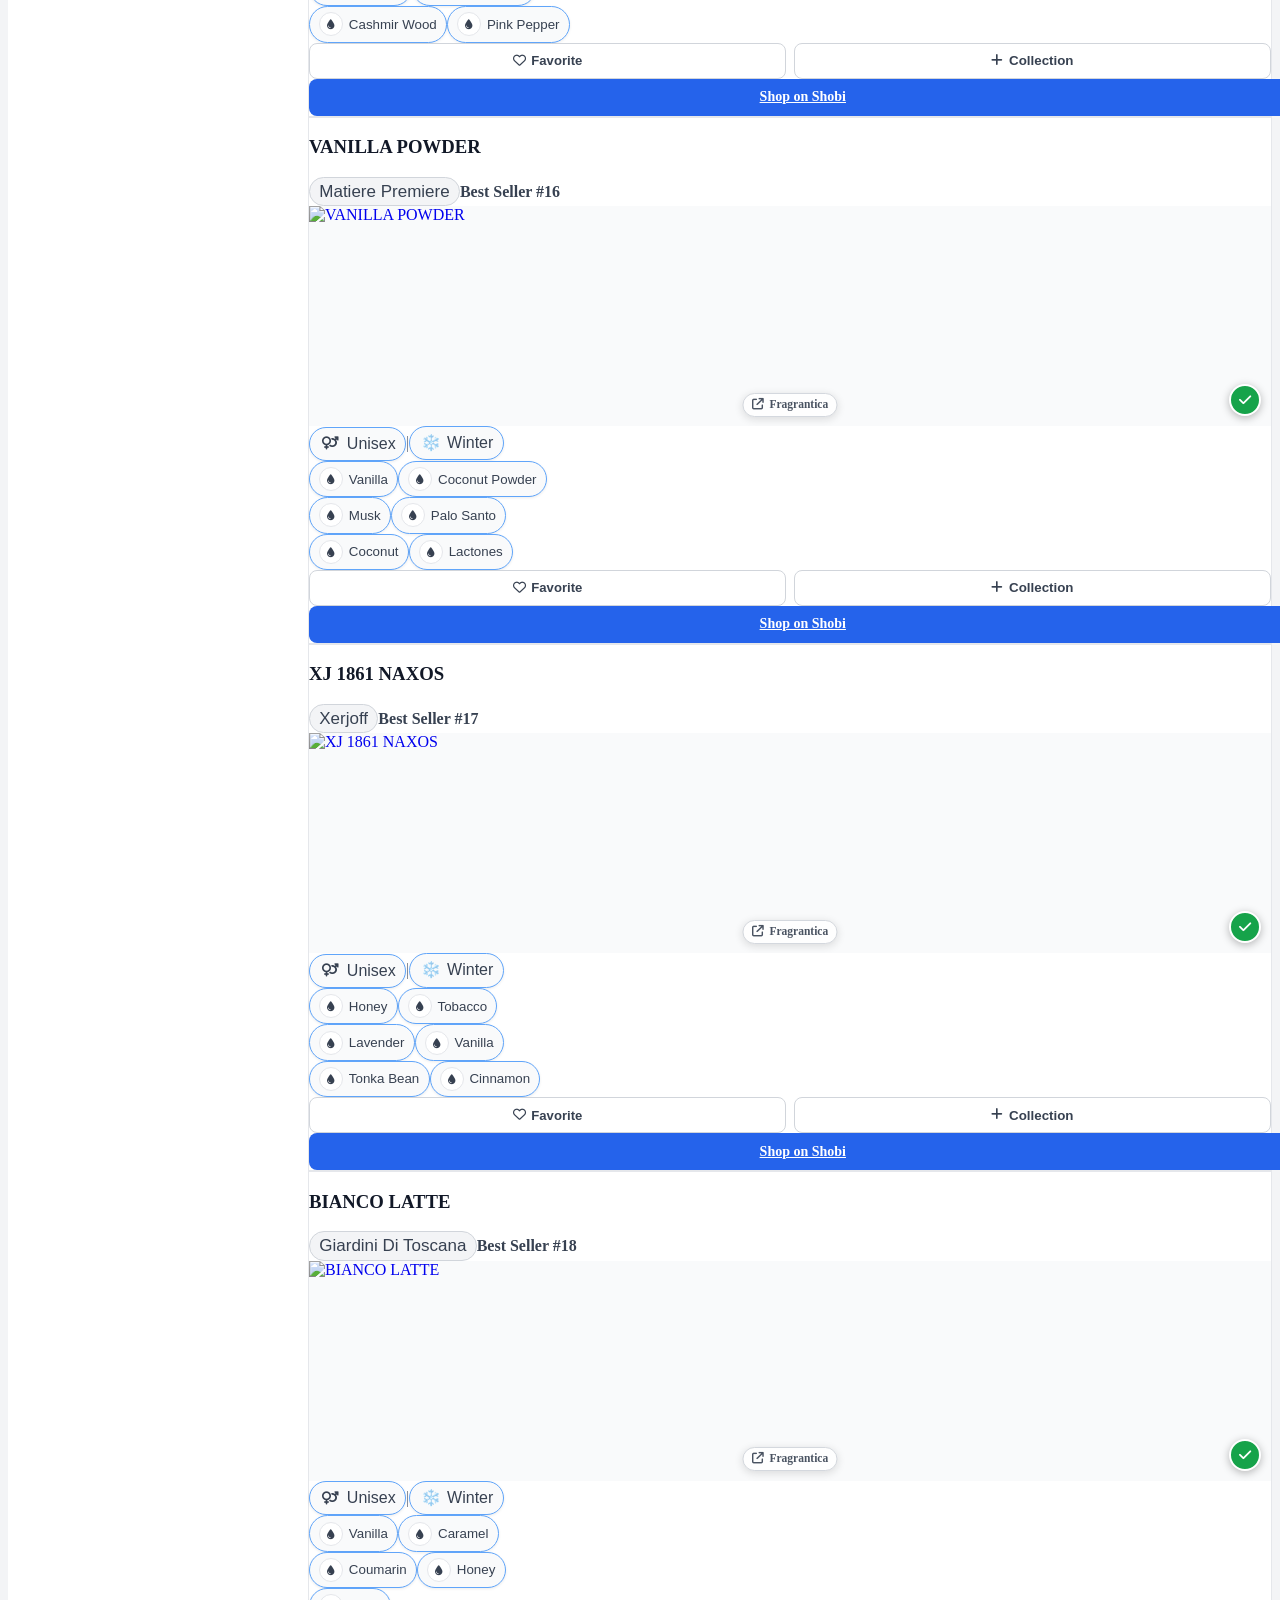
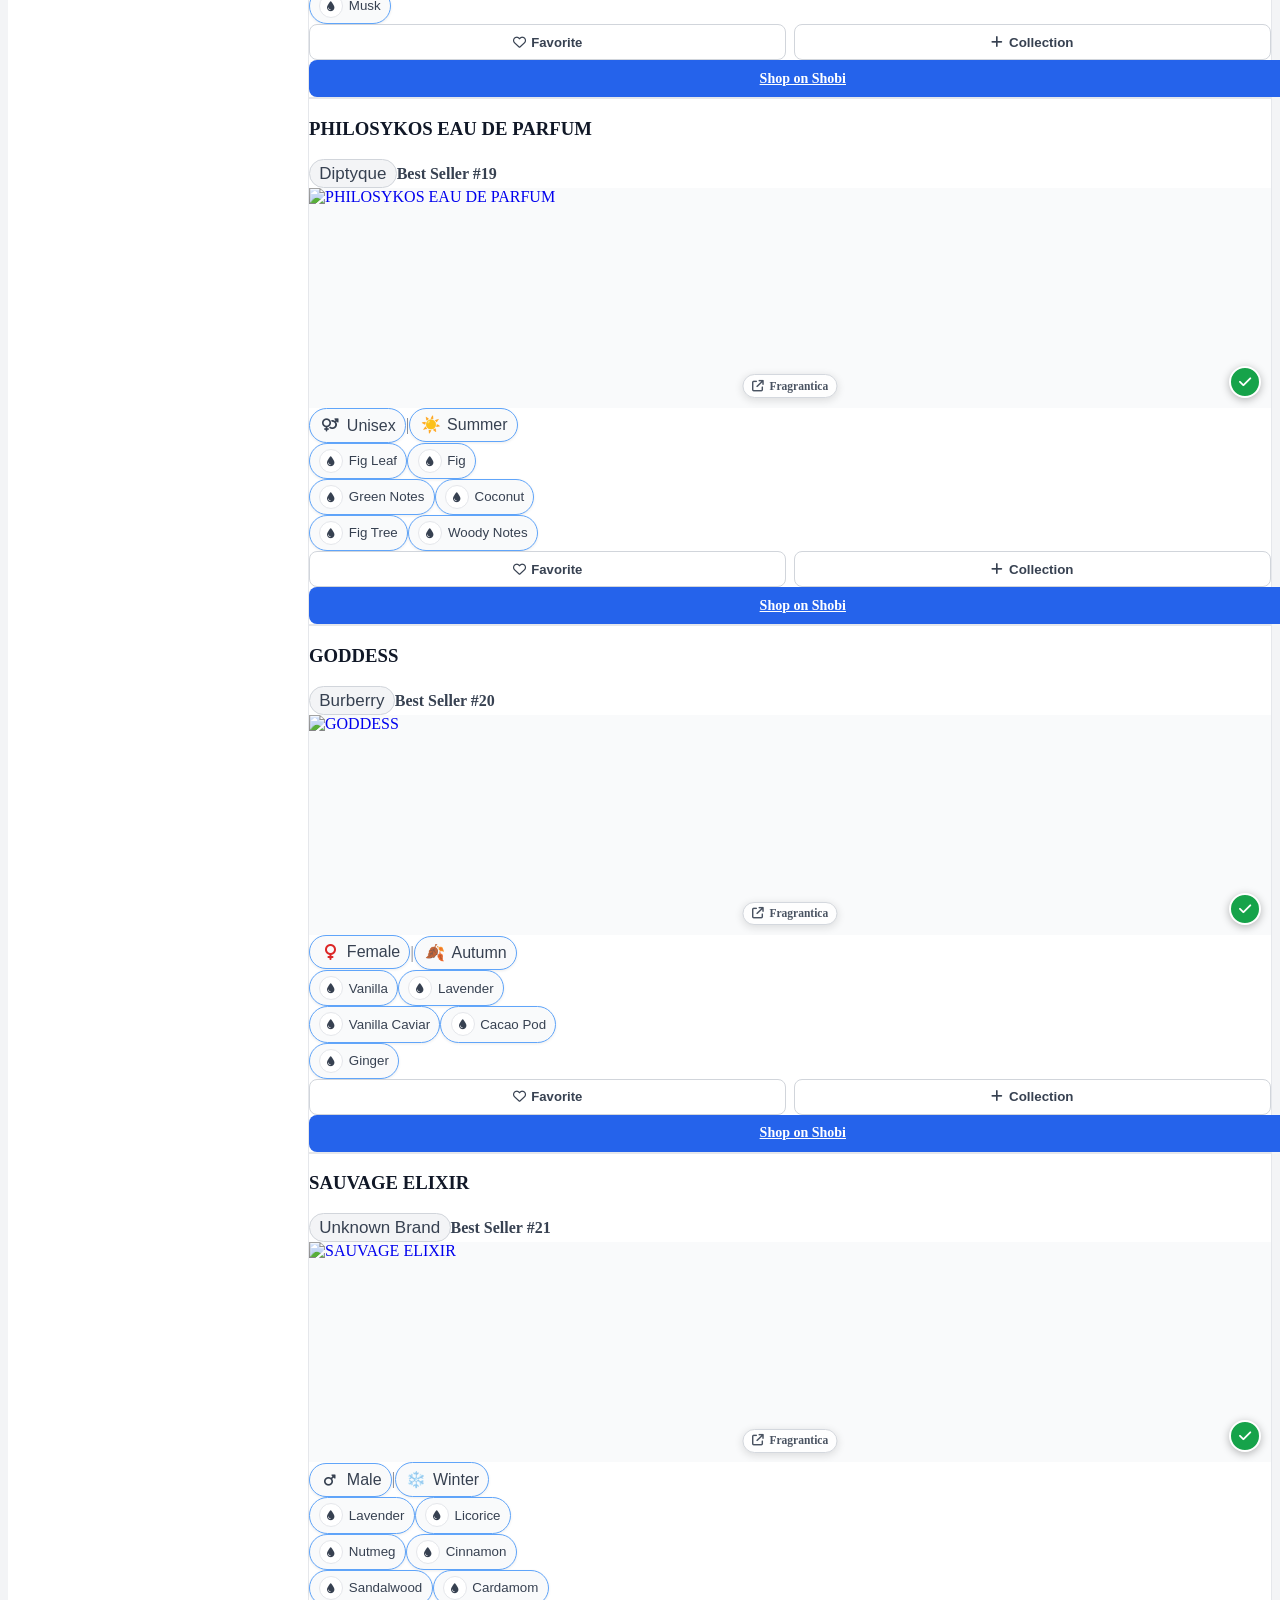
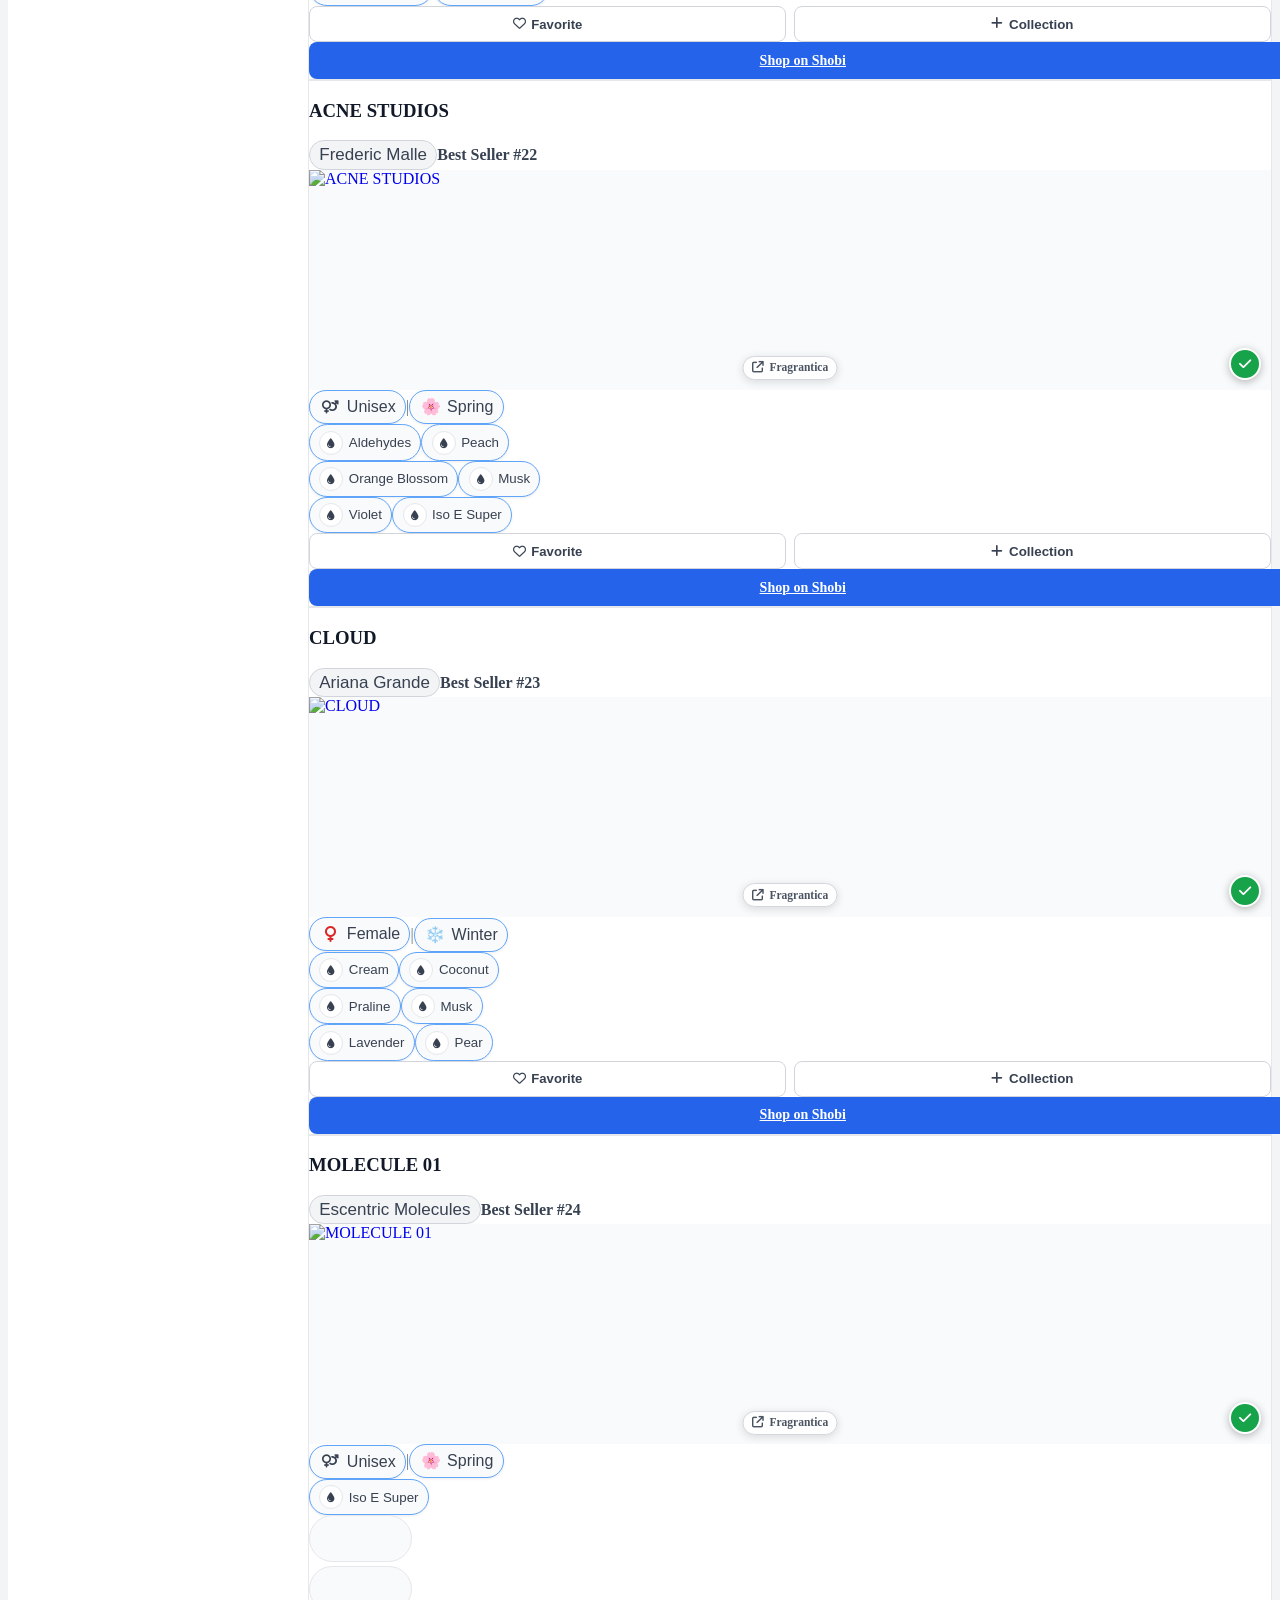
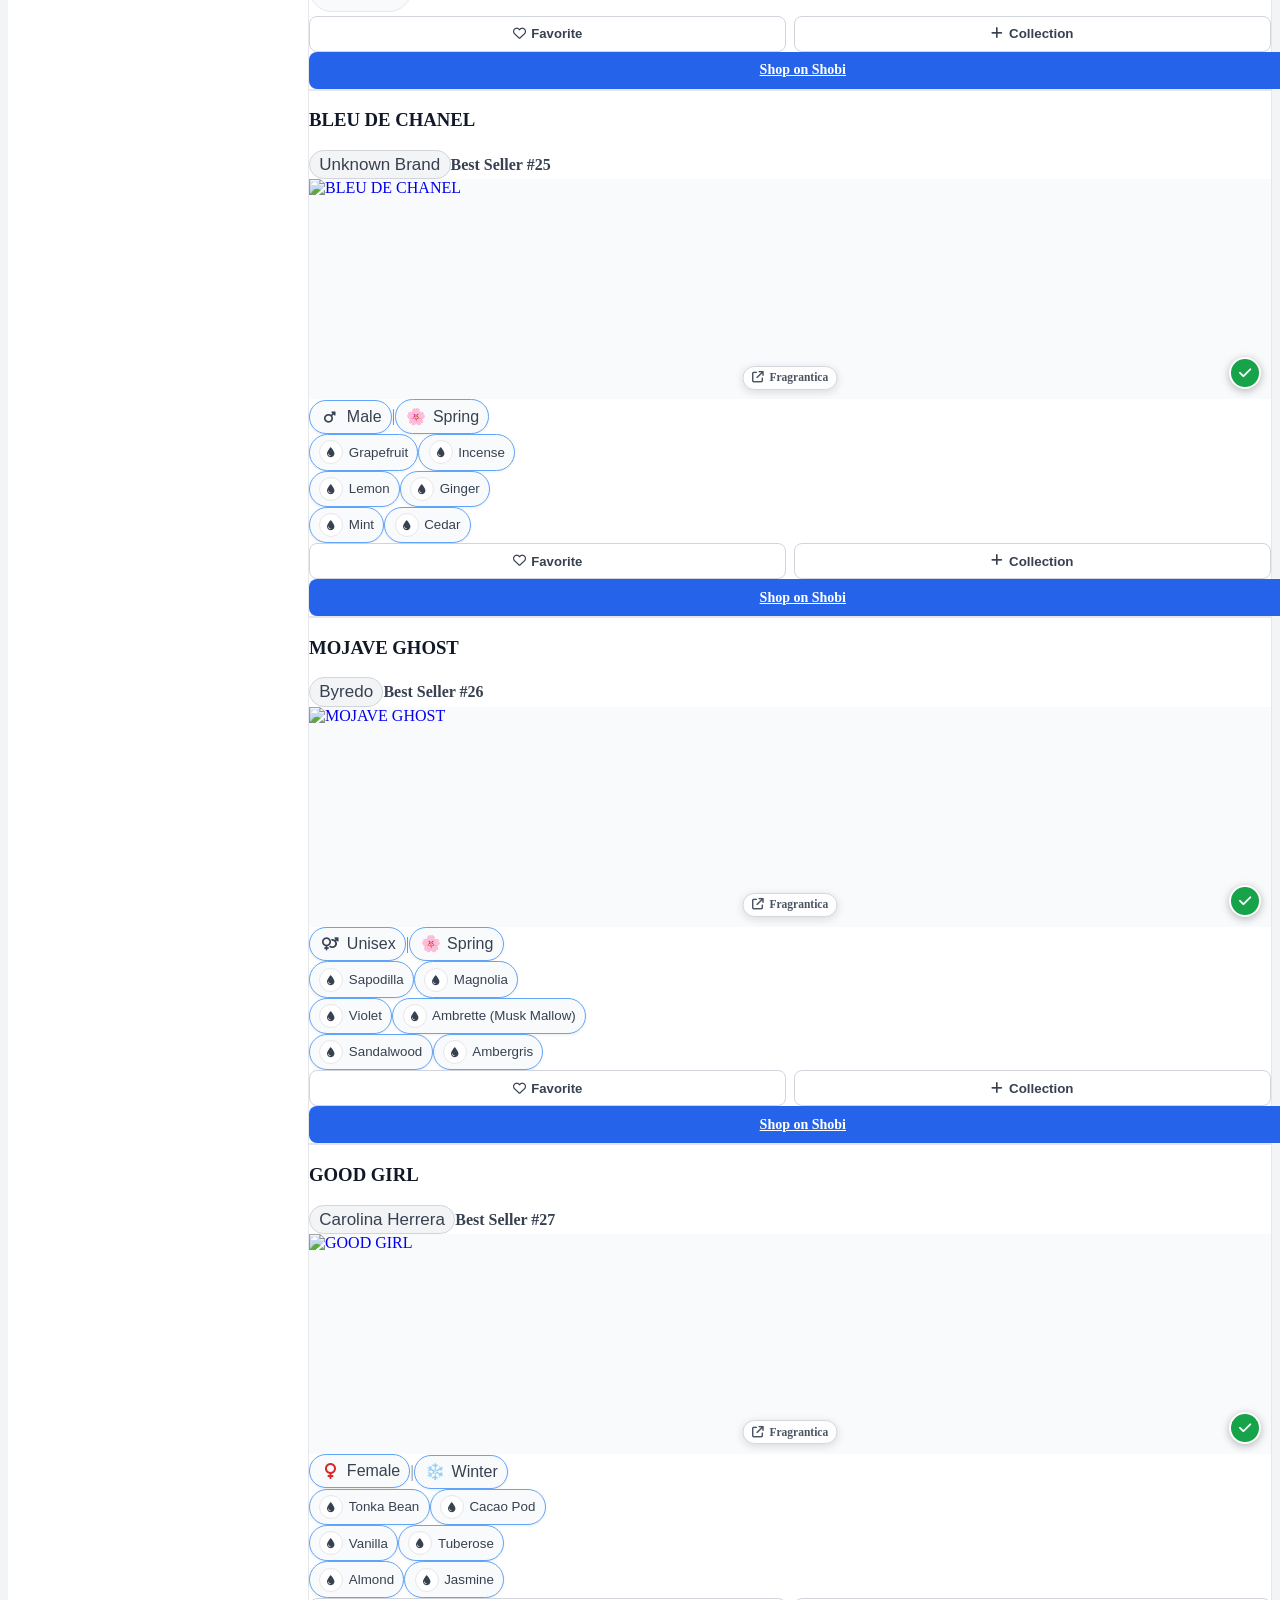
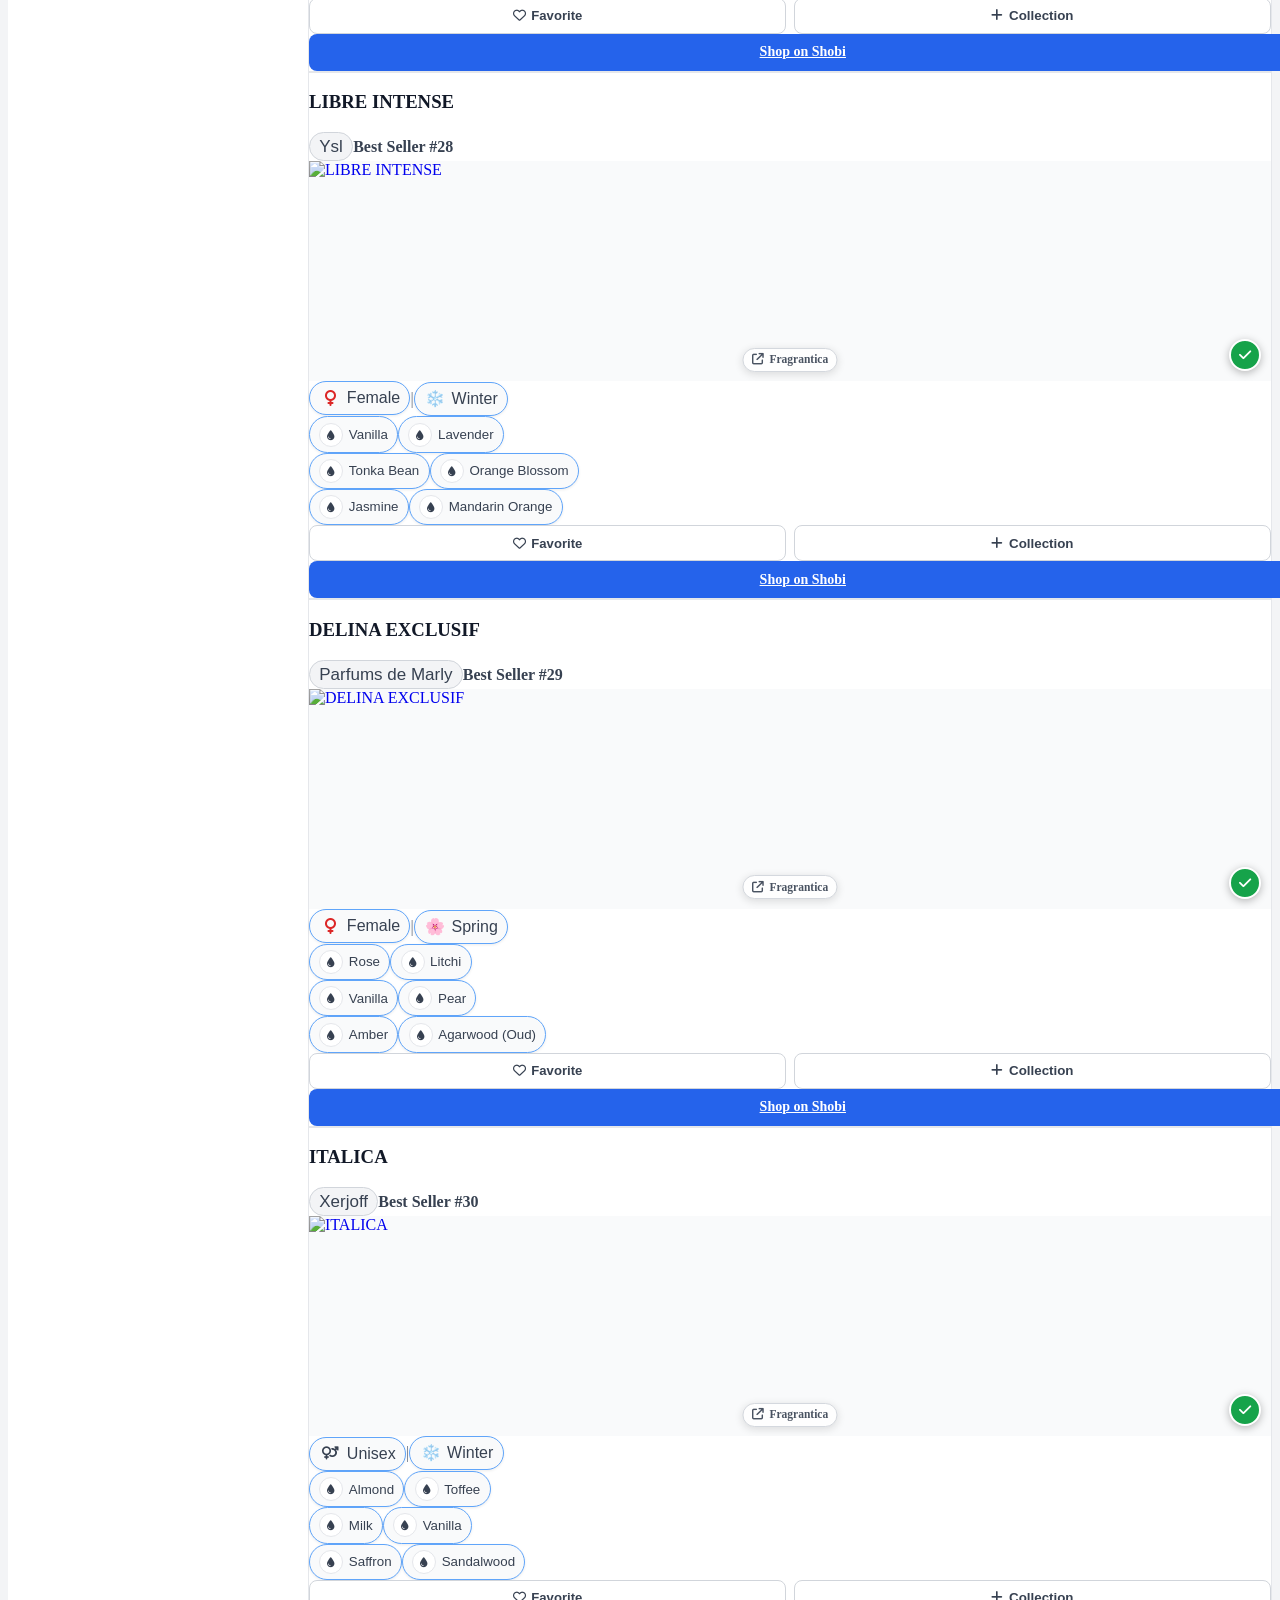
==== commit 9832c65f: "Cache-bust three-row Top100 notes test" ====
--- a/index.html
+++ b/index.html
@@ -5,7 +5,7 @@
 </head>
 <body class="bg-base font-sans">
 <nav class="bg-surface shadow-md sticky top-0 z-10"><div class="mx-auto px-4 sm:px-6 lg:px-8"><div class="flex justify-between h-16"><div class="flex-shrink-0 flex items-center"><i class="fas fa-spray-can-sparkles text-blue-600 text-xl mr-2"></i><span class="font-bold text-lg text-primary">Shobi Perfume Inspiration</span><a href="./" class="ml-4 inline-flex items-center gap-2 px-3 py-1.5 rounded-full bg-blue-600 text-white shadow-sm hover:bg-blue-700 text-sm font-semibold" title="Home" aria-label="Home"><i class="fa-solid fa-house"></i><span class="hidden sm:inline">Home</span></a></div><div class="flex items-center space-x-4"><div class="relative" id="theme-switcher"><button id="theme-menu-btn" class="flex items-center text-secondary text-accent-hover" title="Change theme"><i class="fas fa-palette text-lg"></i><span class="hidden sm:inline-block ml-2 text-sm font-medium">Theme</span></button><div id="theme-menu-dropdown" class="hidden absolute right-0 mt-2 w-36 bg-surface rounded-md shadow-lg z-20"><button data-theme="light" class="theme-btn block w-full text-left px-4 py-2 text-sm text-secondary hover:bg-base"><i class="fas fa-sun w-5 mr-1"></i> Default</button><button data-theme="dark" class="theme-btn block w-full text-left px-4 py-2 text-sm text-secondary hover:bg-base"><i class="fas fa-moon w-5 mr-1"></i> Shobi Dark</button><button data-theme="sepia" class="theme-btn block w-full text-left px-4 py-2 text-sm text-secondary hover:bg-base"><i class="fas fa-book w-5 mr-1"></i> Sepia</button><button data-theme="blue" class="theme-btn block w-full text-left px-4 py-2 text-sm text-secondary hover:bg-base"><i class="fas fa-tint text-lg"></i> Shobi Blue</button></div></div><button id="favorites-btn" class="flex items-center px-4 py-2 border border-transparent rounded-md shadow-sm text-sm font-medium text-white bg-red-600 hover:bg-red-700"><i class="fas fa-heart mr-2"></i> Favorites <span id="favorites-count" class="ml-2 bg-white text-red-600 text-xs font-bold rounded-full px-2 py-0.5">0</span></button></div></div></div></nav>
-<div class="page-grid mx-auto p-4 sm:p-6 lg:p-8 gap-6"><aside id="filter-sidebar" class="bg-surface rounded-lg shadow-lg h-fit lg:sticky top-24"><button id="filters-toggle-btn" class="lg:hidden w-full flex justify-between items-center p-4"><h3 class="text-xl font-bold text-primary">Filters</h3><i id="filters-toggle-icon" class="fas fa-chevron-down transition-transform text-secondary"></i></button><div id="filters-content" class="hidden lg:block p-6 lg:p-0"><div class="hidden lg:flex justify-between items-center mb-4 lg:pt-6 lg:px-6"><h3 class="text-xl font-bold text-primary">Filters</h3><button id="reset-all-filters-btn-desktop" class="text-sm text-accent">Clear All</button></div><button id="reset-all-filters-btn-mobile" class="lg:hidden w-full text-center text-sm text-accent mb-4">Clear All Filters</button><div class="filter-group mb-6 lg:px-6"><h4 class="font-semibold text-primary mb-2">Gender</h4><div id="gender-filters" class="space-y-2"></div></div><div class="filter-group mb-6 lg:px-6"><h4 class="font-semibold text-primary mb-2">Brand</h4><div id="brand-filters" class="space-y-2 max-h-64 overflow-y-auto pr-2"><div id="brand-loader" class="text-sm text-tertiary">Loading brands...</div></div></div><div class="filter-group mb-6 lg:px-6"><h4 class="font-semibold text-primary mb-2">Season</h4><div id="season-filters" class="space-y-2"><div id="season-loader" class="text-sm text-tertiary">Loading filters...</div></div></div><div class="filter-group mb-6 lg:px-6"><h4 class="font-semibold text-primary mb-2">Occasion</h4><div id="occasion-filters" class="space-y-2 max-h-64 overflow-y-auto pr-2"></div></div><div class="filter-group lg:px-6 lg:pb-6"><h4 class="font-semibold text-primary mb-2">Main Accords</h4><div id="accord-filters" class="space-y-2 max-h-64 overflow-y-auto pr-2"></div></div></div></aside><main id="main-content"><section class="w-full mb-6"><div class="relative"><span class="absolute inset-y-0 left-0 pl-3 flex items-center"><i class="fas fa-search text-placeholder-color"></i></span><input type="text" id="search-input" class="block w-full pl-10 pr-4 py-3 border-base rounded-md bg-surface text-primary focus-ring sm:text-lg" placeholder="Search by name, brand, or code..."></div></section><div id="brand-info-container" class="hidden bg-accent-subtle border-l-4 border-accent p-6 rounded-md shadow-md mb-6"><div id="brand-info-content"></div><button id="clear-brand-filter" class="mt-4 text-sm font-medium text-accent">&times; Clear filter and show all</button></div><div id="active-filters-display" class="mb-4 flex flex-wrap gap-2"></div><div id="results-count" class="text-secondary mb-4">Loading perfumes...</div><div id="resultsContainer" class="grid grid-cols-1 sm:grid-cols-2 md:grid-cols-3 lg:grid-cols-4 xl:grid-cols-5 2xl:grid-cols-6 gap-6"></div></main></div>
+<div class="page-grid mx-auto p-4 sm:p-6 lg:p-8 gap-6"><aside id="filter-sidebar" class="bg-surface rounded-lg shadow-lg h-fit lg:sticky top-24"><button id="filters-toggle-btn" class="lg:hidden w-full flex justify-between items-center p-4"><h3 class="text-xl font-bold text-primary">Filters</h3><i id="filters-toggle-icon" class="fas fa-chevron-down transition-transform text-secondary"></i></button><div id="filters-content" class="hidden lg:block p-6 lg:p-0"><div class="hidden lg:flex justify-between items-center mb-4 lg:pt-6 lg:px-6"><h3 class="text-xl font-bold text-primary">Filters</h3><button id="reset-all-filters-btn-desktop" class="text-sm text-accent">Clear All</button></div><button id="reset-all-filters-btn-mobile" class="lg:hidden w-full text-center text-sm text-accent mb-4">Clear All Filters</button><div class="filter-group mb-6 lg:px-6"><h4 class="font-semibold text-primary mb-2">Gender</h4><div id="gender-filters" class="space-y-2"></div></div><div class="filter-group mb-6 lg:px-6"><h4 class="font-semibold text-primary mb-2">Brand</h4><div id="brand-filters" class="space-y-2 max-h-64 overflow-y-auto pr-2"><div id="brand-loader" class="text-sm text-tertiary">Loading brands...</div></div></div><div class="filter-group mb-6 lg:px-6"><h4 class="font-semibold text-primary mb-2">Season</h4><div id="season-filters" class="space-y-2"><div id="season-loader" class="text-sm text-tertiary">Loading filters...</div></div></div><div class="filter-group mb-6 lg:px-6"><h4 class="font-semibold text-primary mb-2">Occasion</h4><div id="occasion-filters" class="space-y-2 max-h-64 overflow-y-auto pr-2"></div></div><div class="filter-group lg:px-6 lg:pb-6"><h4 class="font-semibold text-primary mb-2">Main Accords</h4><div id="accord-filters" class="space-y-2 max-h-64 overflow-y-auto pr-2"></div></div></div></aside><main id="main-content"><section class="w-full mb-6"><div class="relative"><span class="absolute inset-y-0 left-0 pl-3 flex items-center\"><i class="fas fa-search text-placeholder-color\"></i></span><input type="text" id="search-input" class="block w-full pl-10 pr-4 py-3 border-base rounded-md bg-surface text-primary focus-ring sm:text-lg" placeholder="Search by name, brand, or code..."></div></section><div id="brand-info-container" class="hidden bg-accent-subtle border-l-4 border-accent p-6 rounded-md shadow-md mb-6"><div id="brand-info-content"></div><button id="clear-brand-filter" class="mt-4 text-sm font-medium text-accent">&times; Clear filter and show all</button></div><div id="active-filters-display" class="mb-4 flex flex-wrap gap-2"></div><div id="results-count" class="text-secondary mb-4">Loading perfumes...</div><div id="resultsContainer" class="grid grid-cols-1 sm:grid-cols-2 md:grid-cols-3 lg:grid-cols-4 xl:grid-cols-5 2xl:grid-cols-6 gap-6"></div></main></div>
 <template id="perfume-card-template"><div class="bg-surface rounded-lg shadow-lg overflow-hidden flex flex-col transition-transform duration-200 hover:scale-[1.03]"><div class="p-5 relative flex-grow flex flex-col"><button class="favorite-btn absolute top-4 right-4 text-2xl icon-base-color hover:text-red-500"><i class="fa-regular fa-heart"></i></button><div data-action="show-details"><p class="text-xs font-mono text-tertiary mb-1" data-field="code"></p><h3 class="text-lg font-bold text-primary mb-1" data-field="inspiredBy"></h3></div><button data-action="filter-brand" class="text-sm text-secondary mb-3 text-left hover:underline" data-field="brand"></button><div data-field="audience-icons" class="flex space-x-3 text-base mb-3"></div><p data-field="description" class="hidden lg:block text-sm text-secondary mb-4 truncate-3-lines"></p><div data-field="type-icons" class="flex space-x-3 text-base mb-4"></div><div class="mt-auto"><a data-field="shobiLink" target="_blank" rel="noopener noreferrer" class="block w-full text-center px-4 py-2 rounded-md text-sm font-medium text-white bg-blue-600">Buy at Shobi</a></div></div></div></template>
 <div id="perfume-modal" class="hidden" aria-hidden="true"><div id="modal-content"><button id="modal-close-btn" type="button"></button><div id="modal-overlay"></div><span id="modal-inspiredBy"></span><span id="modal-brand"></span><span id="modal-code"></span><span id="modal-description"></span><span id="modal-notes"></span><span id="modal-boost-guide"></span><a id="modal-shobiLink"></a></div></div>
-<script src="script.js?v=3"></script><script src="bestsellers-1.js?v=1"></script><script src="bestsellers-2.js?v=1"></script><script src="bestsellers-3.js?v=1"></script><script src="bestsellers-4.js?v=1"></script><script src="bestsellers-5.js?v=1"></script><script src="bestseller-ranking.js?v=3"></script><script src="pagination.js?v=12"></script><script src="bestseller-2-card.js?v=2"></script><script src="bestseller-catcher-notes.js?v=5"></script><script src="bestseller-social-card-missing-fixes.js?v=2"></script><script src="bestseller-notes-enrichment.js?v=4"></script><script src="bestseller-top100-enrichment.js?v=4"></script><script src="bestseller-001-100-canonical-data.js?v=2"></script><script src="bestseller-001-100-canonical-cards.js?v=3"></script><script src="bestseller-title-brand-cleanup.js?v=2"></script><script src="bestseller-catcher-visual-check.js?v=12"></script><script src="bestseller-status-counter.js?v=1"></script><script src="fragrantica-note-icons.js?v=3"></script><script src="bestseller-41-200-ranking-extension.js?v=3"></script><script src="sorting-bestsellers.js?v=3"></script></body></html>+<script src="script.js?v=3"></script><script src="bestsellers-1.js?v=1"></script><script src="bestsellers-2.js?v=1"></script><script src="bestsellers-3.js?v=1"></script><script src="bestsellers-4.js?v=1"></script><script src="bestsellers-5.js?v=1"></script><script src="bestseller-ranking.js?v=3"></script><script src="pagination.js?v=12"></script><script src="bestseller-2-card.js?v=2"></script><script src="bestseller-catcher-notes.js?v=5"></script><script src="bestseller-social-card-missing-fixes.js?v=2"></script><script src="bestseller-notes-enrichment.js?v=4"></script><script src="bestseller-top100-enrichment.js?v=4"></script><script src="bestseller-001-100-canonical-data.js?v=2"></script><script src="bestseller-001-100-canonical-cards.js?v=4"></script><script src="bestseller-title-brand-cleanup.js?v=2"></script><script src="bestseller-catcher-visual-check.js?v=12"></script><script src="bestseller-status-counter.js?v=1"></script><script src="fragrantica-note-icons.js?v=3"></script><script src="bestseller-41-200-ranking-extension.js?v=3"></script><script src="sorting-bestsellers.js?v=3"></script></body></html>
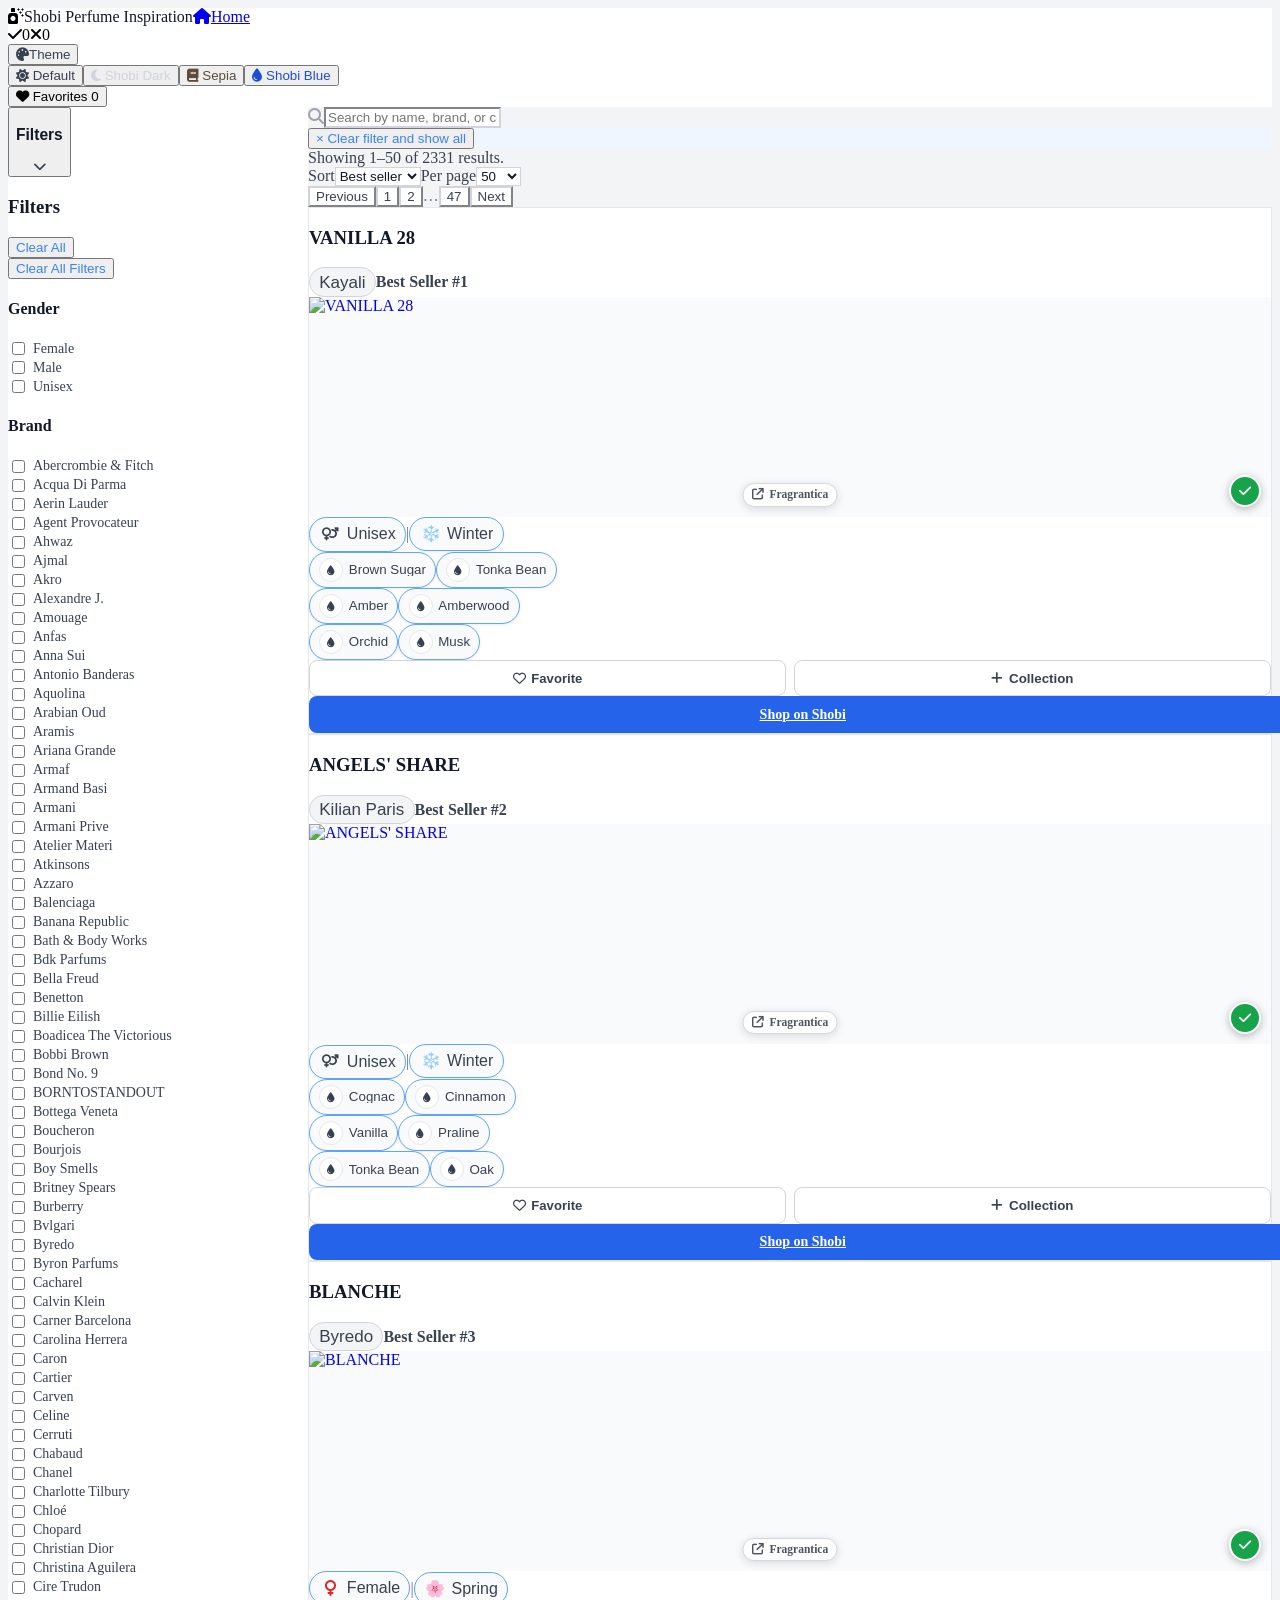
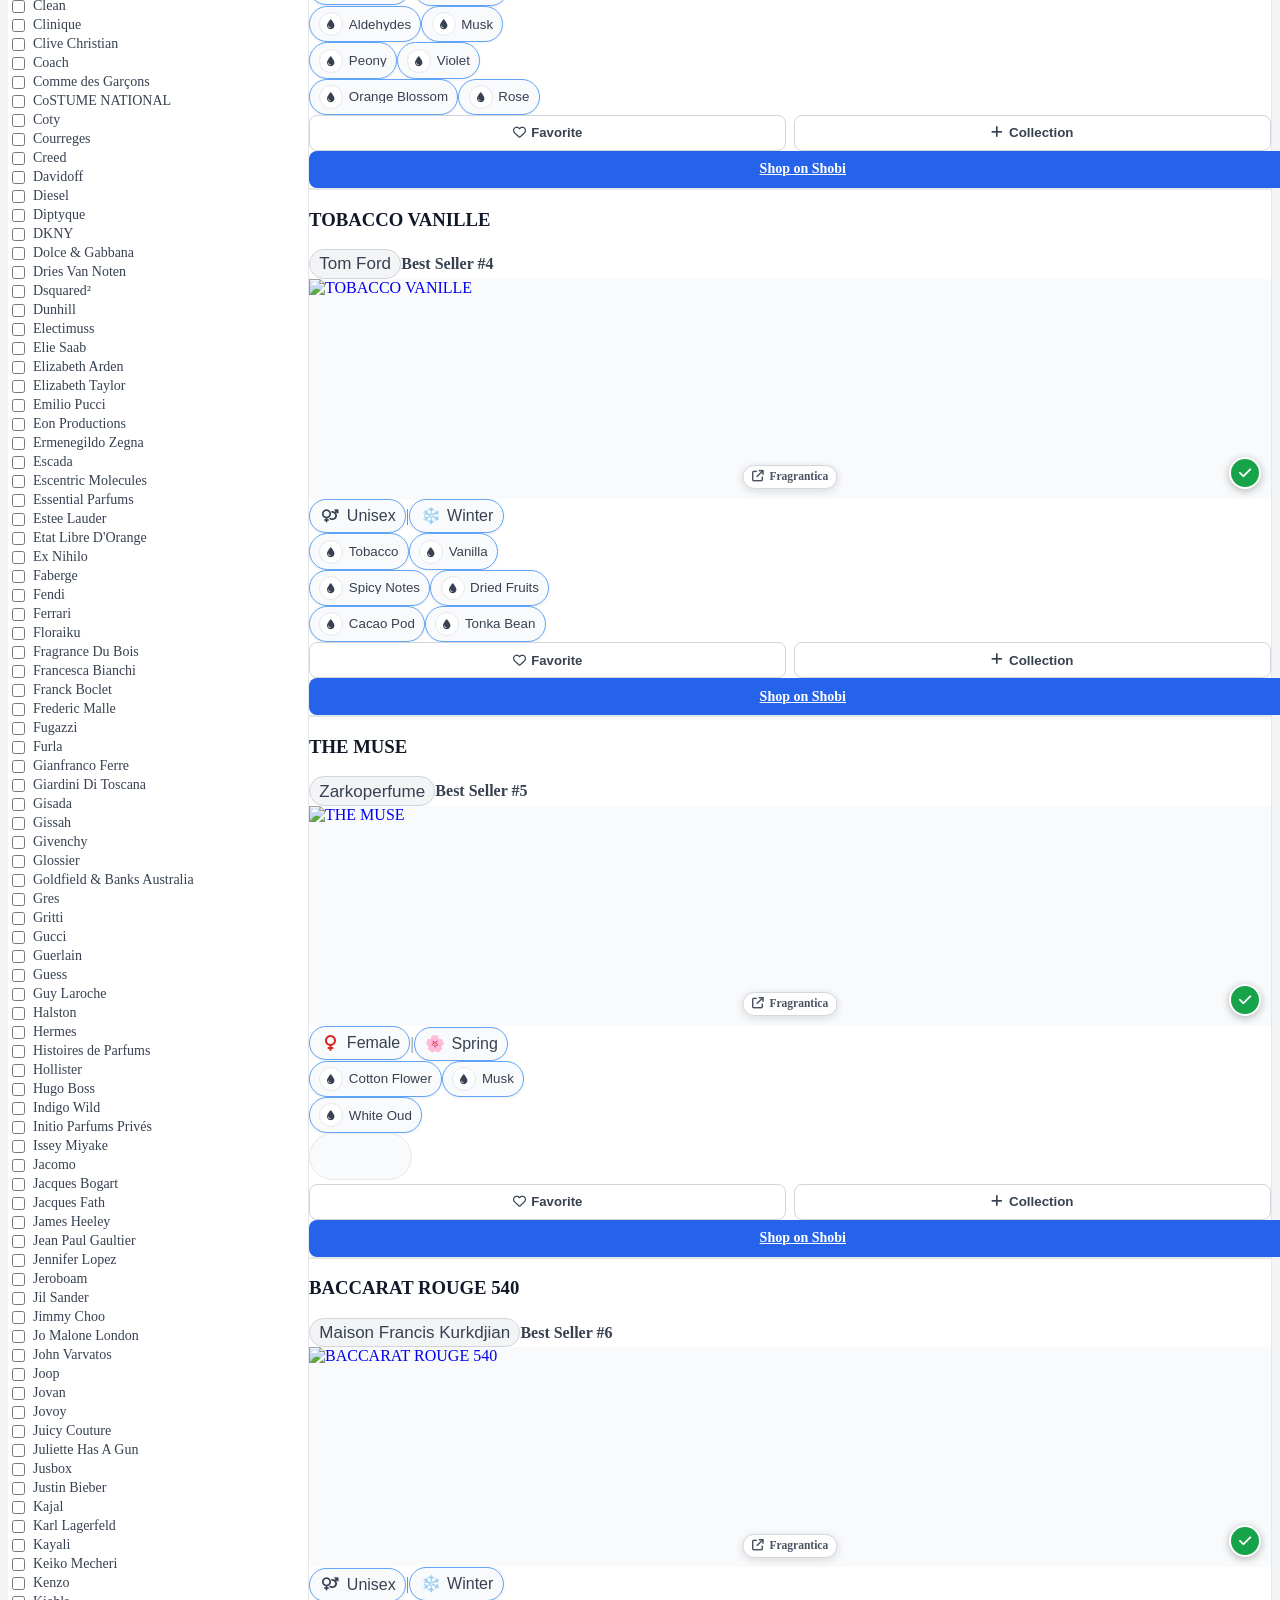
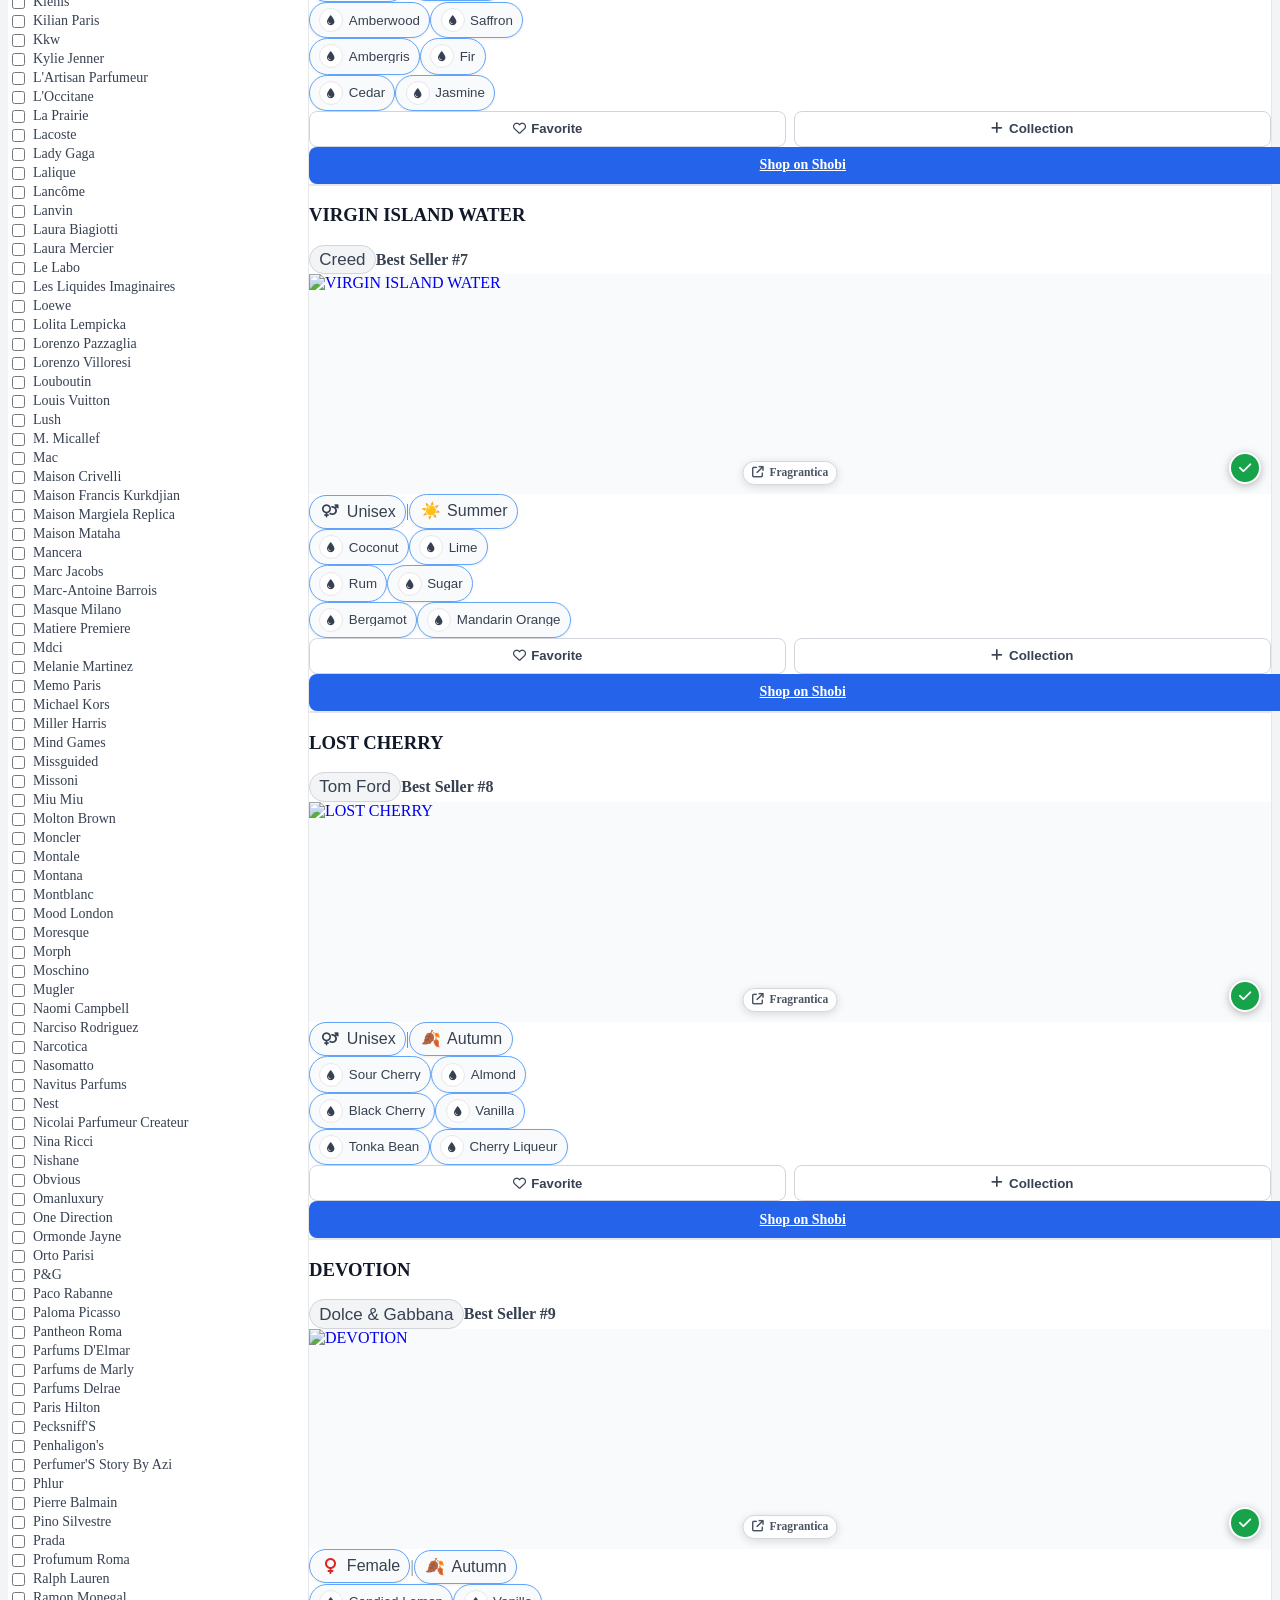
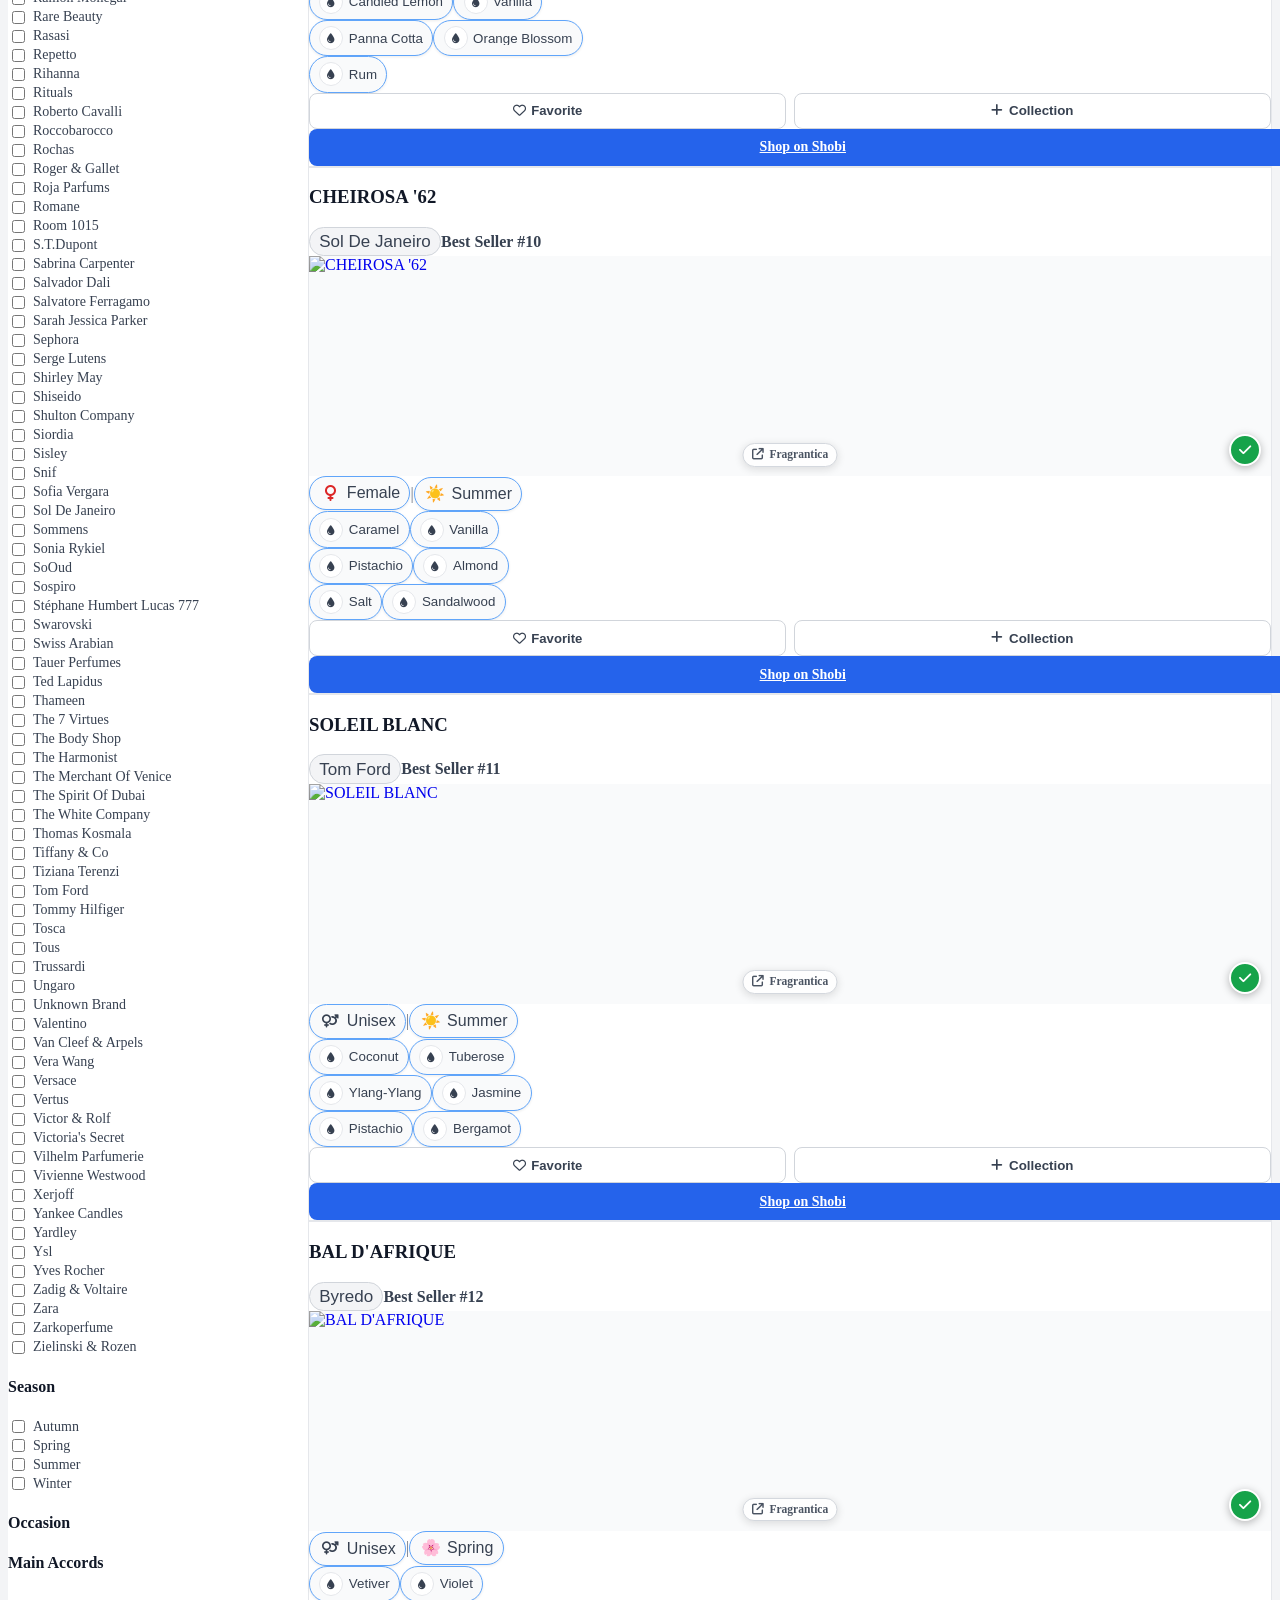
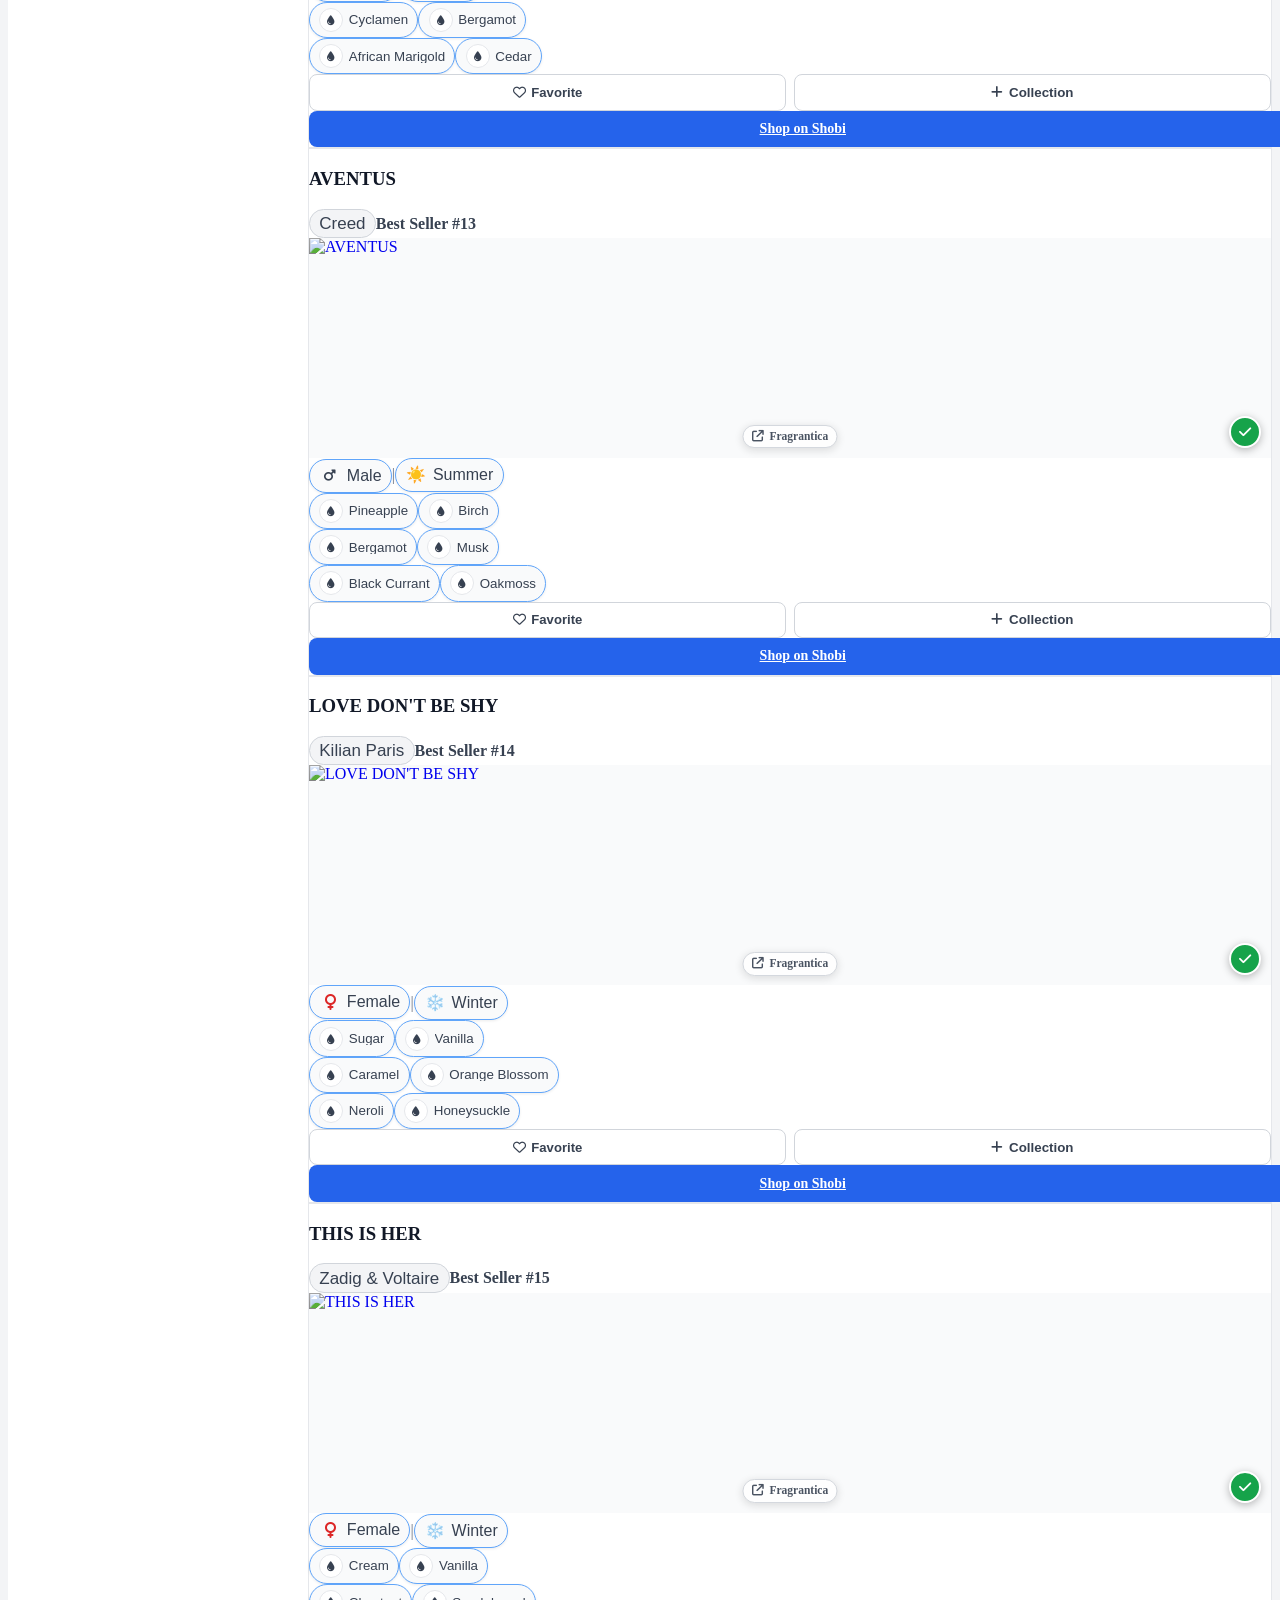
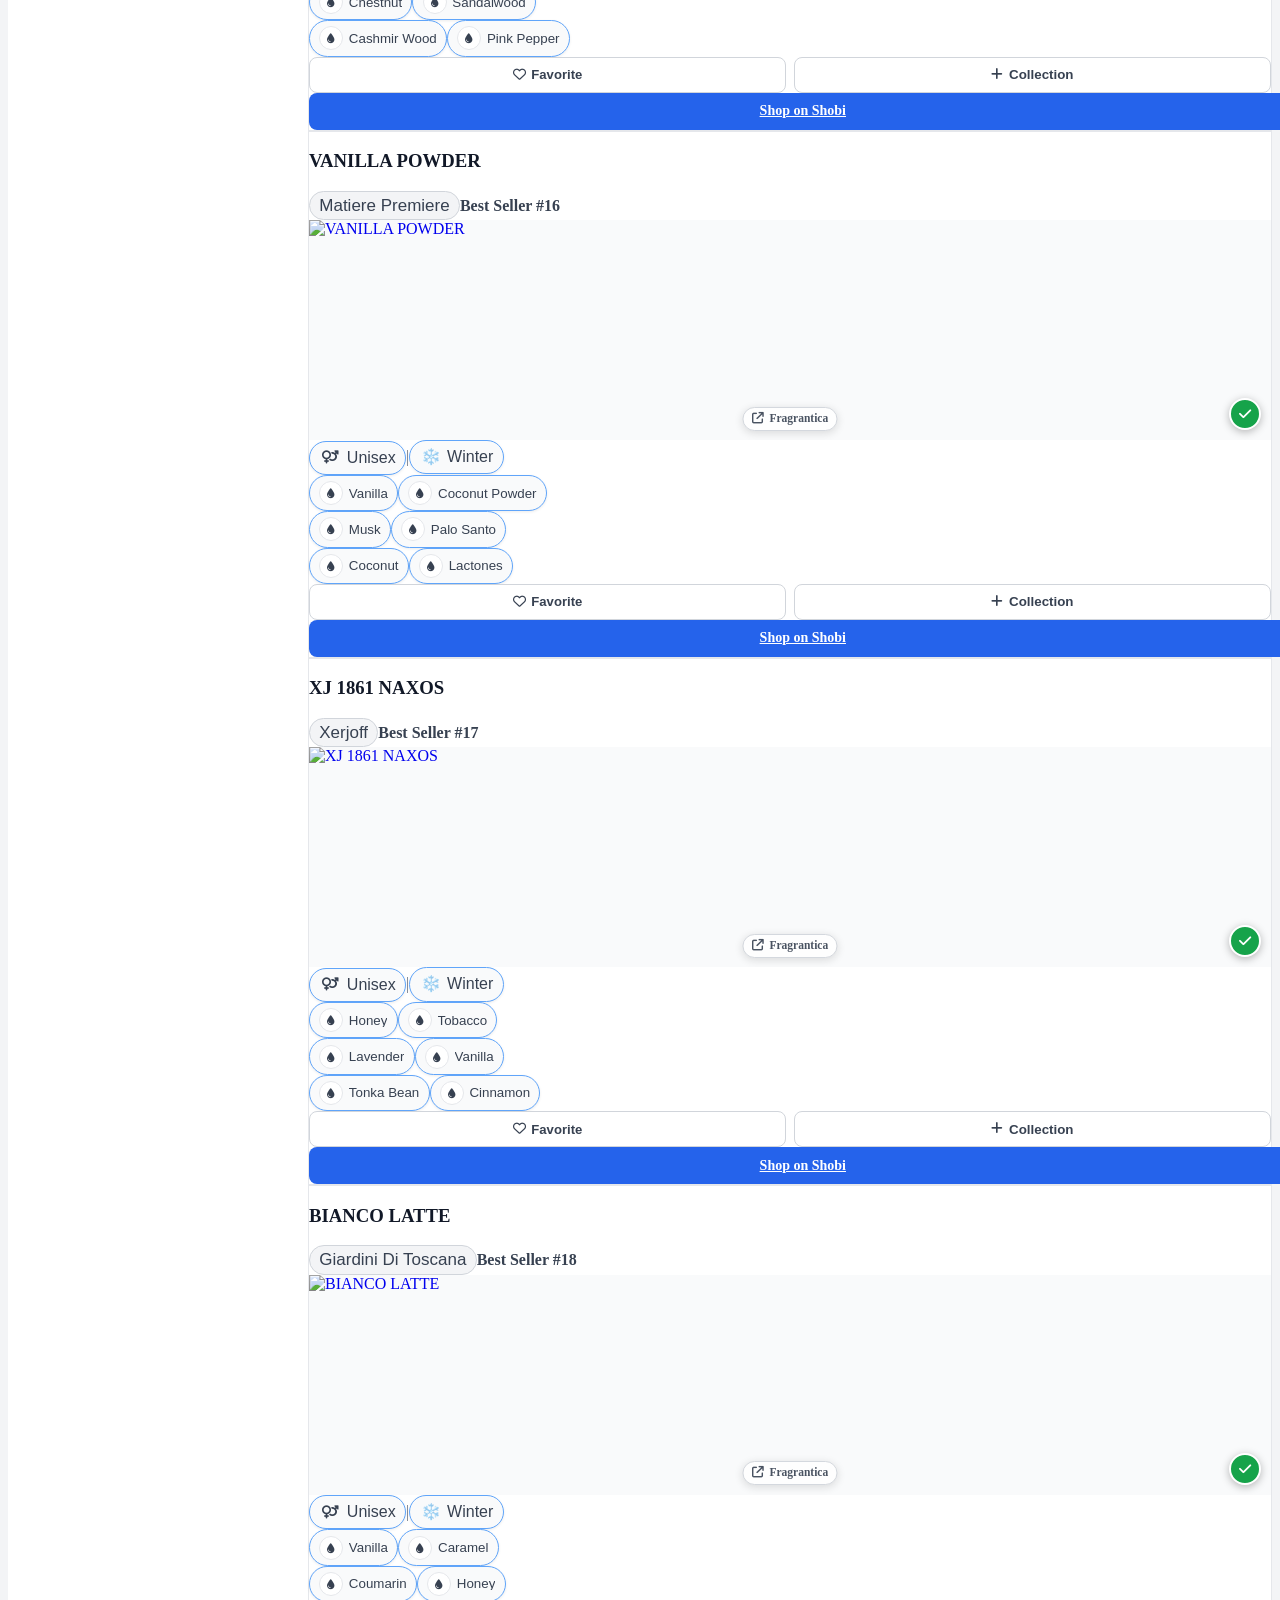
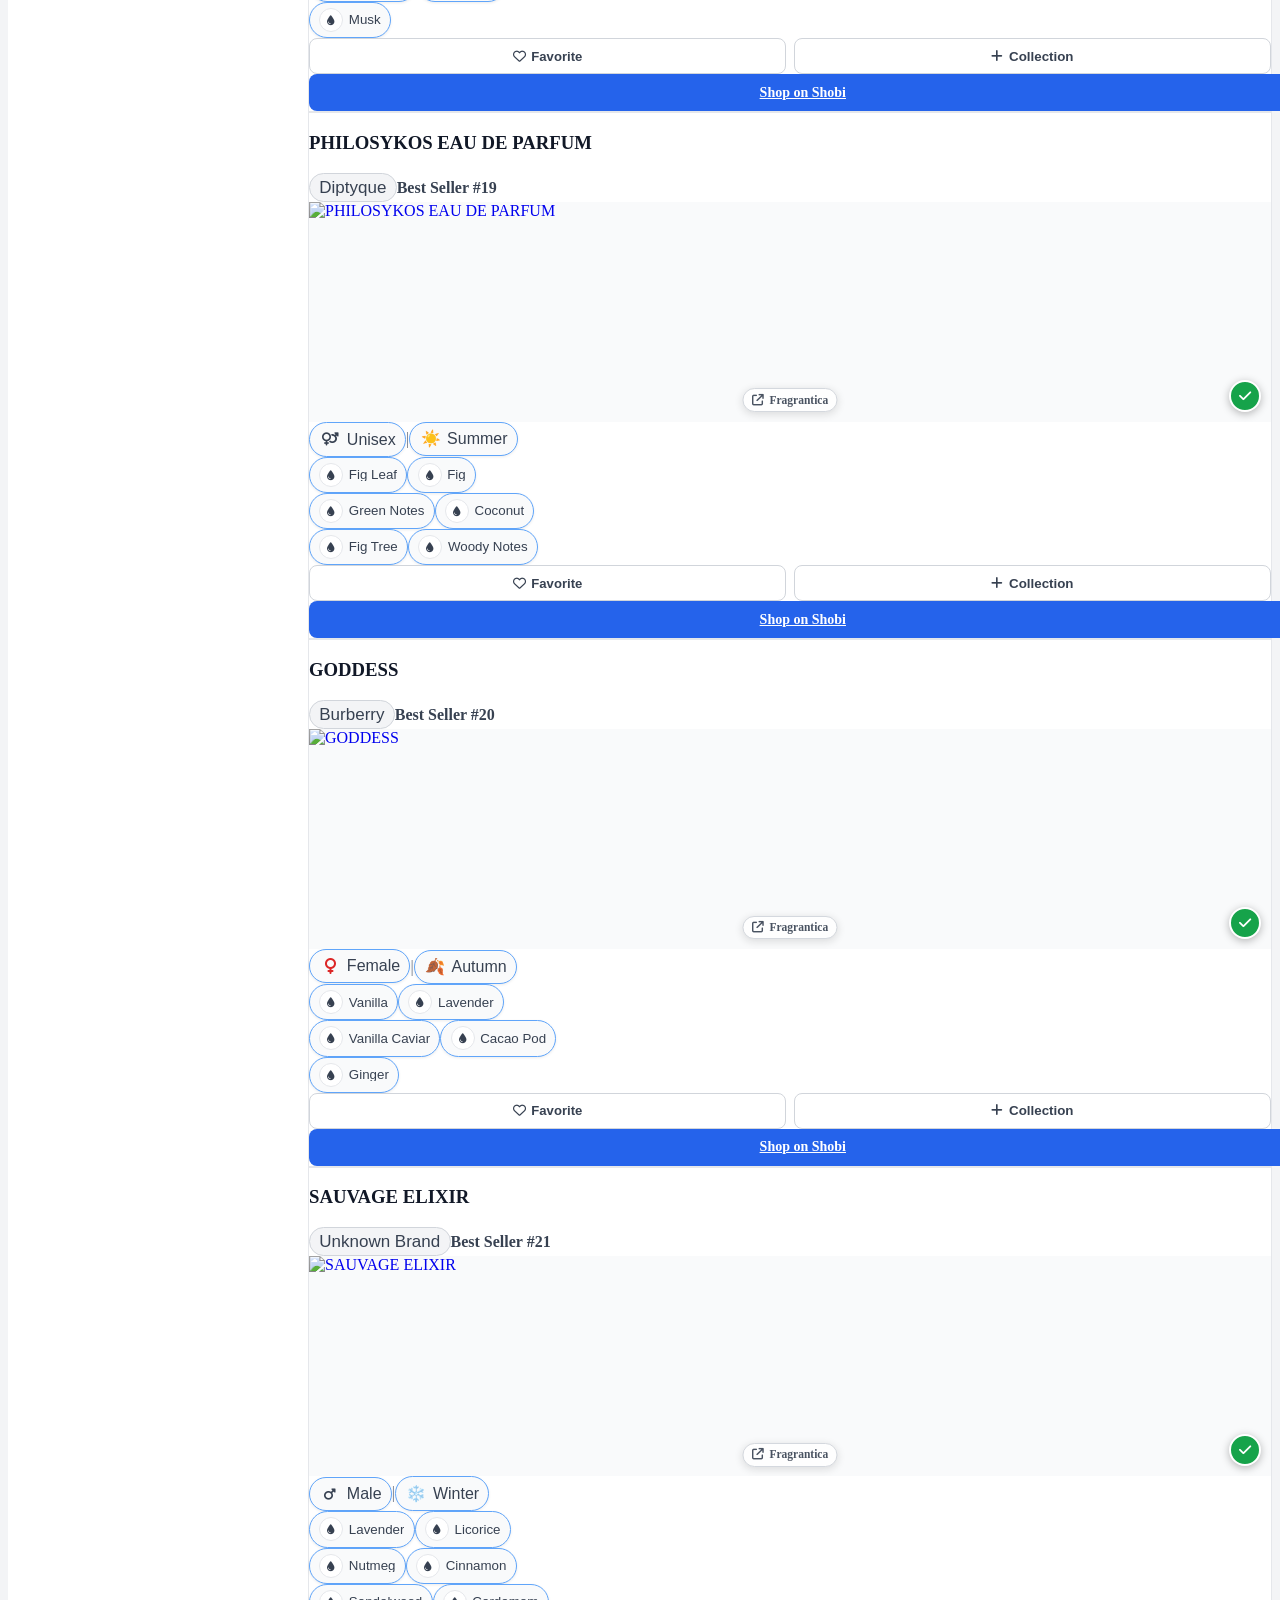
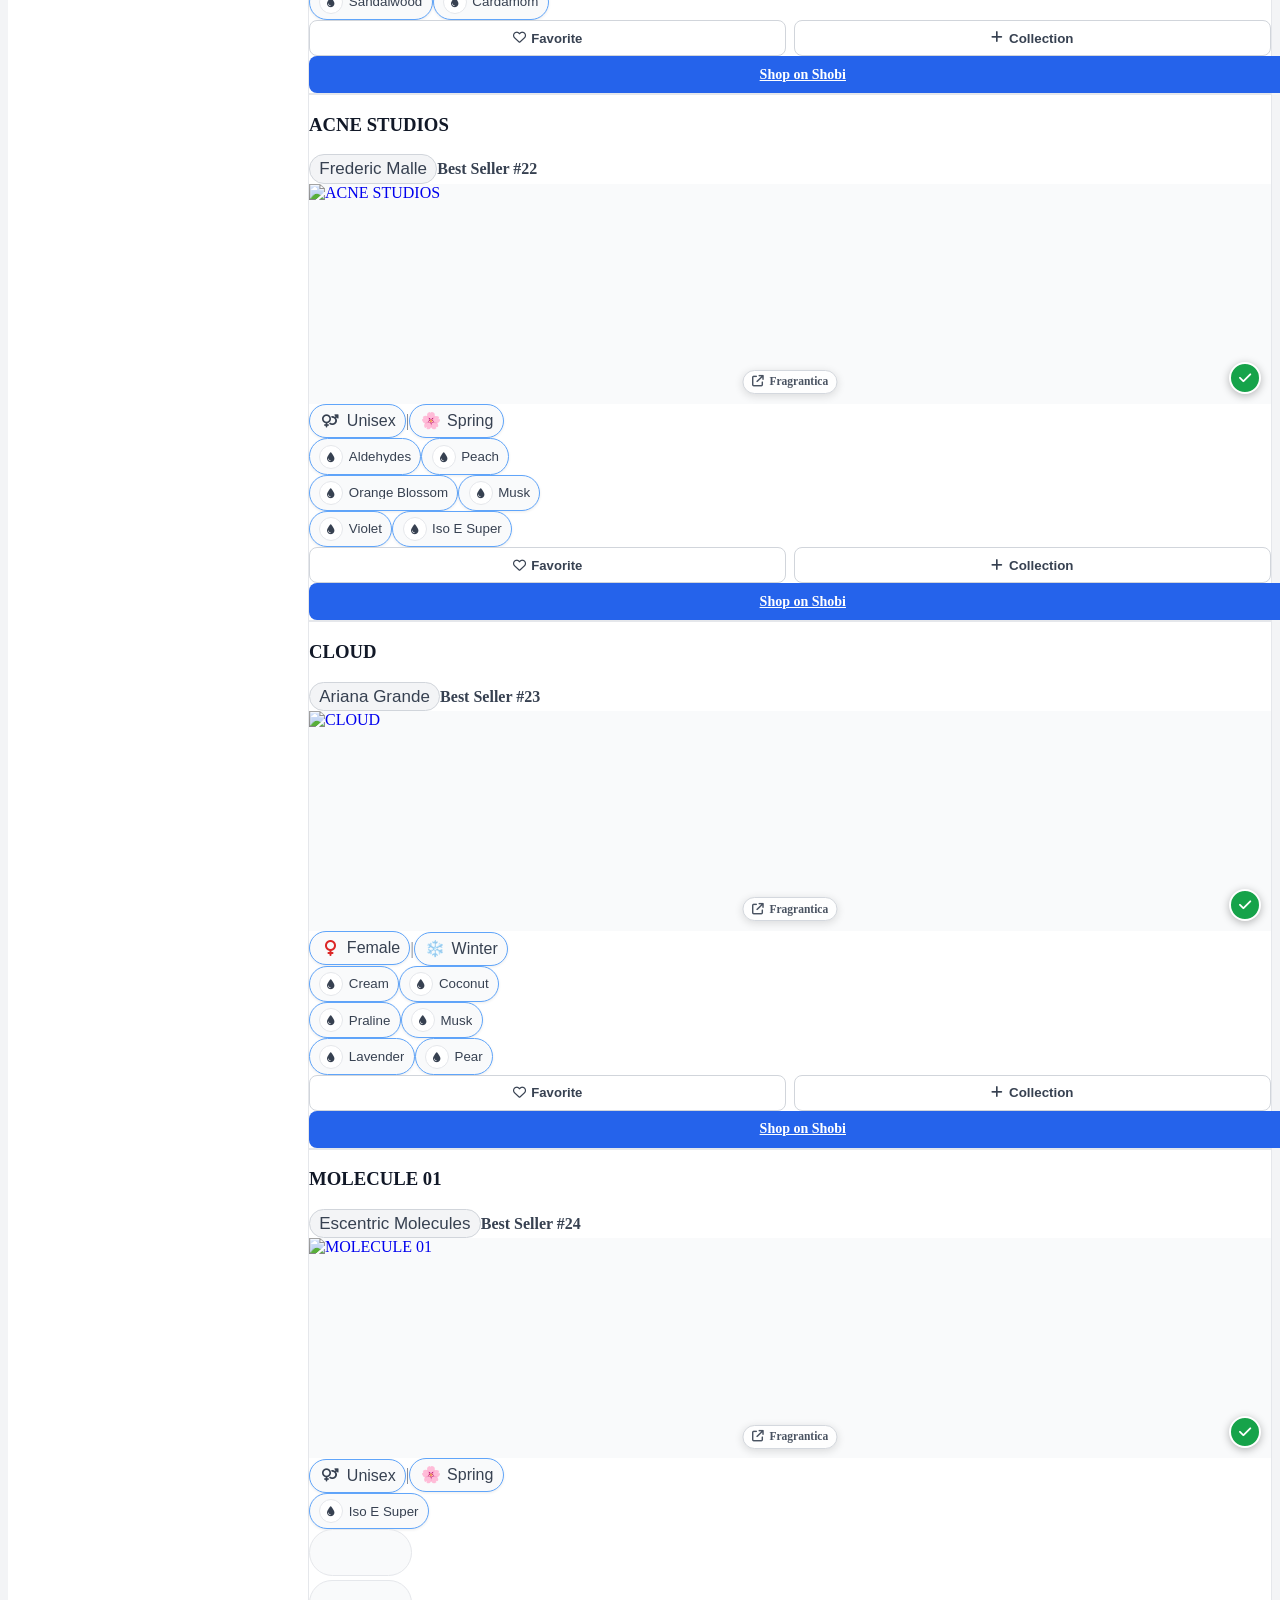
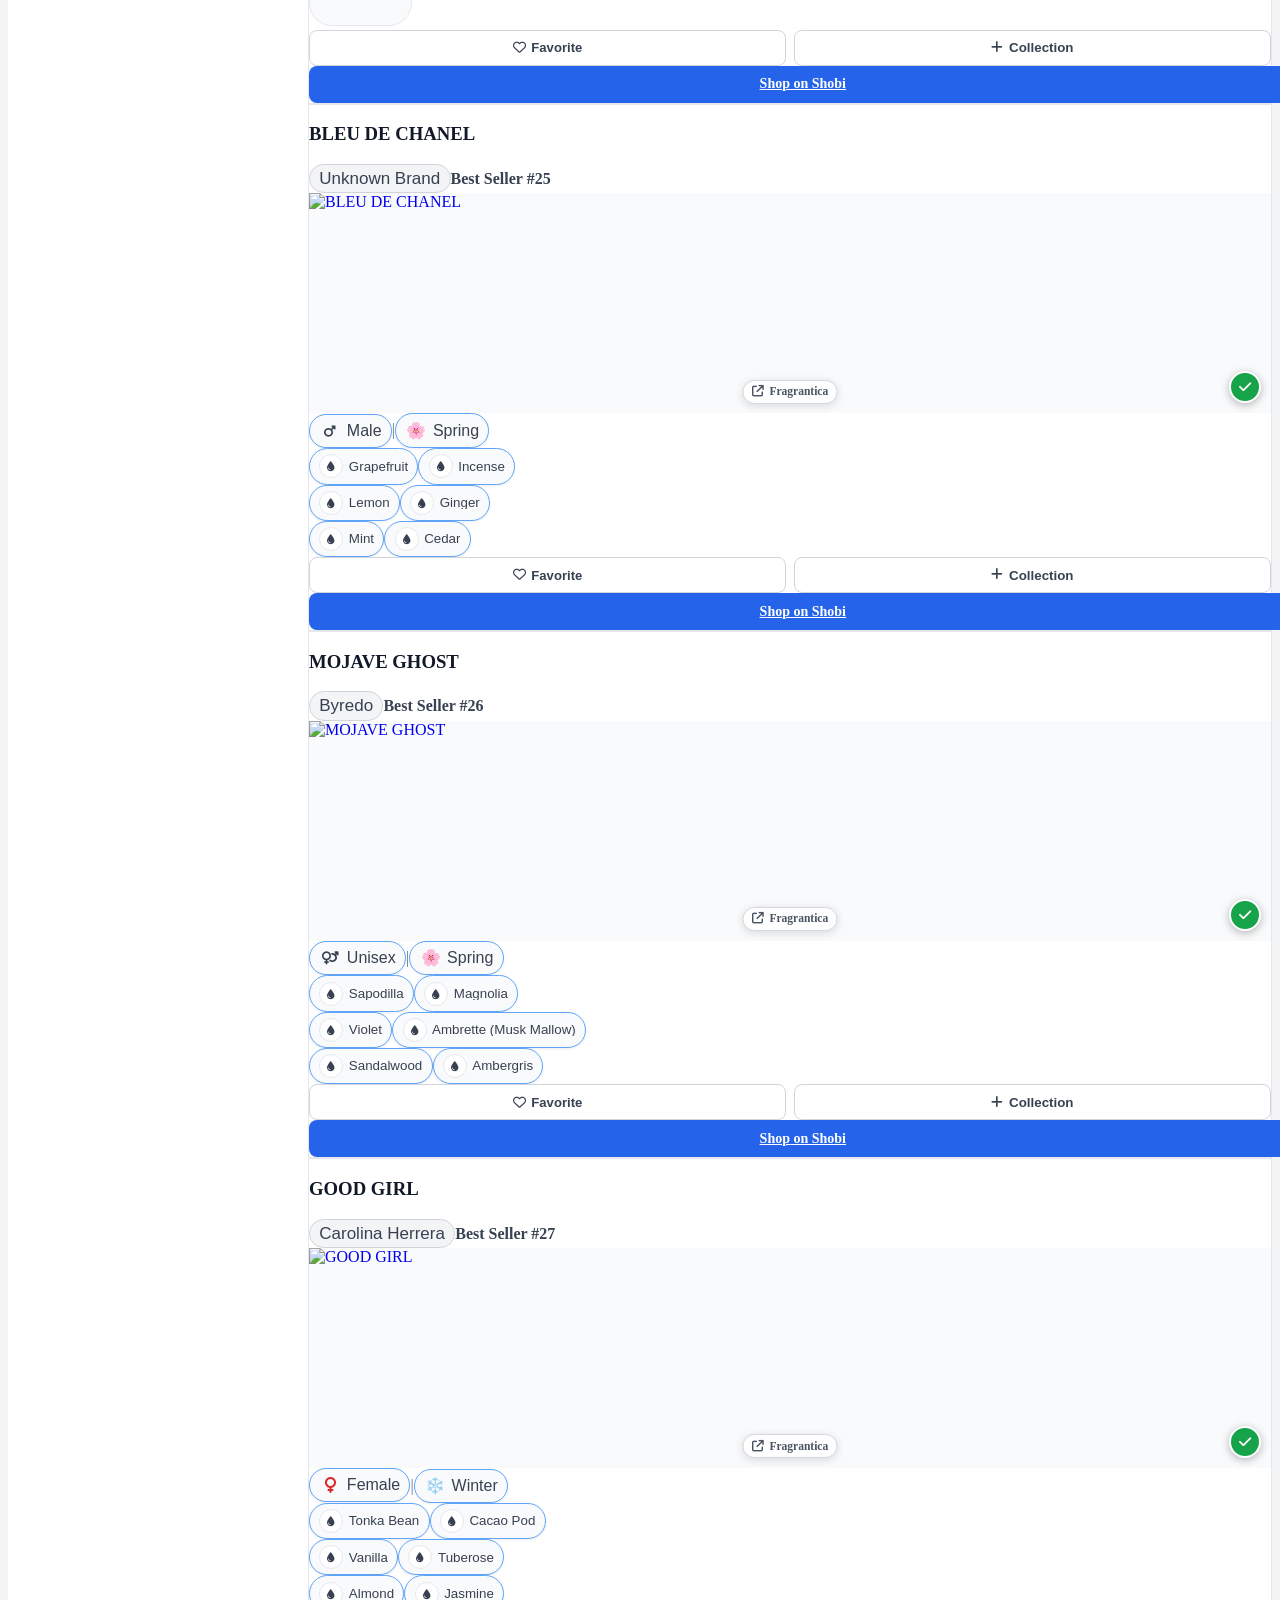
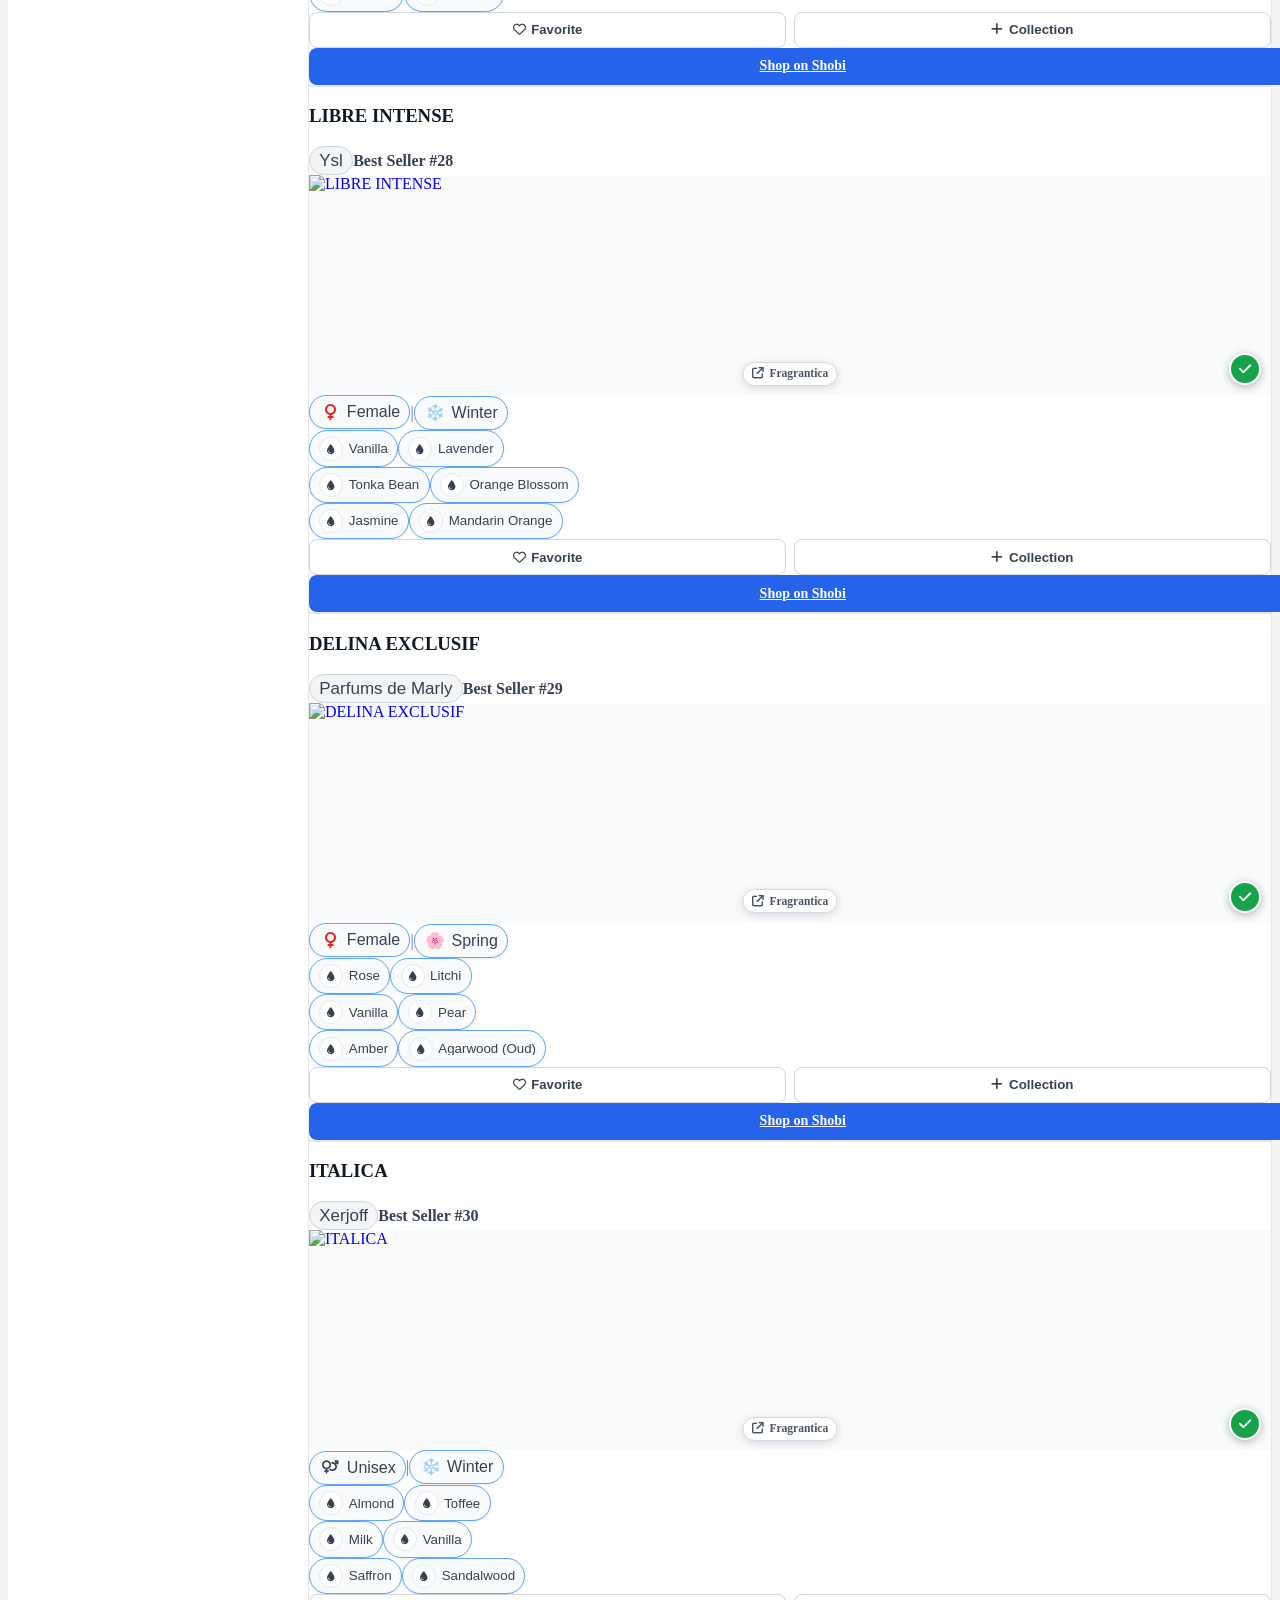
==== commit cd3b3105: "Cache-bust two-column canonical note badges" ====
--- a/index.html
+++ b/index.html
@@ -5,7 +5,7 @@
 </head>
 <body class="bg-base font-sans">
 <nav class="bg-surface shadow-md sticky top-0 z-10"><div class="mx-auto px-4 sm:px-6 lg:px-8"><div class="flex justify-between h-16"><div class="flex-shrink-0 flex items-center"><i class="fas fa-spray-can-sparkles text-blue-600 text-xl mr-2"></i><span class="font-bold text-lg text-primary">Shobi Perfume Inspiration</span><a href="./" class="ml-4 inline-flex items-center gap-2 px-3 py-1.5 rounded-full bg-blue-600 text-white shadow-sm hover:bg-blue-700 text-sm font-semibold" title="Home" aria-label="Home"><i class="fa-solid fa-house"></i><span class="hidden sm:inline">Home</span></a></div><div class="flex items-center space-x-4"><div class="relative" id="theme-switcher"><button id="theme-menu-btn" class="flex items-center text-secondary text-accent-hover" title="Change theme"><i class="fas fa-palette text-lg"></i><span class="hidden sm:inline-block ml-2 text-sm font-medium">Theme</span></button><div id="theme-menu-dropdown" class="hidden absolute right-0 mt-2 w-36 bg-surface rounded-md shadow-lg z-20"><button data-theme="light" class="theme-btn block w-full text-left px-4 py-2 text-sm text-secondary hover:bg-base"><i class="fas fa-sun w-5 mr-1"></i> Default</button><button data-theme="dark" class="theme-btn block w-full text-left px-4 py-2 text-sm text-secondary hover:bg-base"><i class="fas fa-moon w-5 mr-1"></i> Shobi Dark</button><button data-theme="sepia" class="theme-btn block w-full text-left px-4 py-2 text-sm text-secondary hover:bg-base"><i class="fas fa-book w-5 mr-1"></i> Sepia</button><button data-theme="blue" class="theme-btn block w-full text-left px-4 py-2 text-sm text-secondary hover:bg-base"><i class="fas fa-tint text-lg"></i> Shobi Blue</button></div></div><button id="favorites-btn" class="flex items-center px-4 py-2 border border-transparent rounded-md shadow-sm text-sm font-medium text-white bg-red-600 hover:bg-red-700"><i class="fas fa-heart mr-2"></i> Favorites <span id="favorites-count" class="ml-2 bg-white text-red-600 text-xs font-bold rounded-full px-2 py-0.5">0</span></button></div></div></div></nav>
-<div class="page-grid mx-auto p-4 sm:p-6 lg:p-8 gap-6"><aside id="filter-sidebar" class="bg-surface rounded-lg shadow-lg h-fit lg:sticky top-24"><button id="filters-toggle-btn" class="lg:hidden w-full flex justify-between items-center p-4"><h3 class="text-xl font-bold text-primary">Filters</h3><i id="filters-toggle-icon" class="fas fa-chevron-down transition-transform text-secondary"></i></button><div id="filters-content" class="hidden lg:block p-6 lg:p-0"><div class="hidden lg:flex justify-between items-center mb-4 lg:pt-6 lg:px-6"><h3 class="text-xl font-bold text-primary">Filters</h3><button id="reset-all-filters-btn-desktop" class="text-sm text-accent">Clear All</button></div><button id="reset-all-filters-btn-mobile" class="lg:hidden w-full text-center text-sm text-accent mb-4">Clear All Filters</button><div class="filter-group mb-6 lg:px-6"><h4 class="font-semibold text-primary mb-2">Gender</h4><div id="gender-filters" class="space-y-2"></div></div><div class="filter-group mb-6 lg:px-6"><h4 class="font-semibold text-primary mb-2">Brand</h4><div id="brand-filters" class="space-y-2 max-h-64 overflow-y-auto pr-2"><div id="brand-loader" class="text-sm text-tertiary">Loading brands...</div></div></div><div class="filter-group mb-6 lg:px-6"><h4 class="font-semibold text-primary mb-2">Season</h4><div id="season-filters" class="space-y-2"><div id="season-loader" class="text-sm text-tertiary">Loading filters...</div></div></div><div class="filter-group mb-6 lg:px-6"><h4 class="font-semibold text-primary mb-2">Occasion</h4><div id="occasion-filters" class="space-y-2 max-h-64 overflow-y-auto pr-2"></div></div><div class="filter-group lg:px-6 lg:pb-6"><h4 class="font-semibold text-primary mb-2">Main Accords</h4><div id="accord-filters" class="space-y-2 max-h-64 overflow-y-auto pr-2"></div></div></div></aside><main id="main-content"><section class="w-full mb-6"><div class="relative"><span class="absolute inset-y-0 left-0 pl-3 flex items-center\"><i class="fas fa-search text-placeholder-color\"></i></span><input type="text" id="search-input" class="block w-full pl-10 pr-4 py-3 border-base rounded-md bg-surface text-primary focus-ring sm:text-lg" placeholder="Search by name, brand, or code..."></div></section><div id="brand-info-container" class="hidden bg-accent-subtle border-l-4 border-accent p-6 rounded-md shadow-md mb-6"><div id="brand-info-content"></div><button id="clear-brand-filter" class="mt-4 text-sm font-medium text-accent">&times; Clear filter and show all</button></div><div id="active-filters-display" class="mb-4 flex flex-wrap gap-2"></div><div id="results-count" class="text-secondary mb-4">Loading perfumes...</div><div id="resultsContainer" class="grid grid-cols-1 sm:grid-cols-2 md:grid-cols-3 lg:grid-cols-4 xl:grid-cols-5 2xl:grid-cols-6 gap-6"></div></main></div>
+<div class="page-grid mx-auto p-4 sm:p-6 lg:p-8 gap-6"><aside id="filter-sidebar" class="bg-surface rounded-lg shadow-lg h-fit lg:sticky top-24"><button id="filters-toggle-btn" class="lg:hidden w-full flex justify-between items-center p-4"><h3 class="text-xl font-bold text-primary">Filters</h3><i id="filters-toggle-icon" class="fas fa-chevron-down transition-transform text-secondary"></i></button><div id="filters-content" class="hidden lg:block p-6 lg:p-0"><div class="hidden lg:flex justify-between items-center mb-4 lg:pt-6 lg:px-6"><h3 class="text-xl font-bold text-primary">Filters</h3><button id="reset-all-filters-btn-desktop" class="text-sm text-accent">Clear All</button></div><button id="reset-all-filters-btn-mobile" class="lg:hidden w-full text-center text-sm text-accent mb-4">Clear All Filters</button><div class="filter-group mb-6 lg:px-6"><h4 class="font-semibold text-primary mb-2">Gender</h4><div id="gender-filters" class="space-y-2"></div></div><div class="filter-group mb-6 lg:px-6"><h4 class="font-semibold text-primary mb-2">Brand</h4><div id="brand-filters" class="space-y-2 max-h-64 overflow-y-auto pr-2"><div id="brand-loader" class="text-sm text-tertiary">Loading brands...</div></div></div><div class="filter-group mb-6 lg:px-6"><h4 class="font-semibold text-primary mb-2">Season</h4><div id="season-filters" class="space-y-2"><div id="season-loader" class="text-sm text-tertiary">Loading filters...</div></div></div><div class="filter-group mb-6 lg:px-6"><h4 class="font-semibold text-primary mb-2">Occasion</h4><div id="occasion-filters" class="space-y-2 max-h-64 overflow-y-auto pr-2"></div></div><div class="filter-group lg:px-6 lg:pb-6"><h4 class="font-semibold text-primary mb-2">Main Accords</h4><div id="accord-filters" class="space-y-2 max-h-64 overflow-y-auto pr-2"></div></div></div></aside><main id="main-content"><section class="w-full mb-6"><div class="relative"><span class="absolute inset-y-0 left-0 pl-3 flex items-center"><i class="fas fa-search text-placeholder-color"></i></span><input type="text" id="search-input" class="block w-full pl-10 pr-4 py-3 border-base rounded-md bg-surface text-primary focus-ring sm:text-lg" placeholder="Search by name, brand, or code..."></div></section><div id="brand-info-container" class="hidden bg-accent-subtle border-l-4 border-accent p-6 rounded-md shadow-md mb-6"><div id="brand-info-content"></div><button id="clear-brand-filter" class="mt-4 text-sm font-medium text-accent">&times; Clear filter and show all</button></div><div id="active-filters-display" class="mb-4 flex flex-wrap gap-2"></div><div id="results-count" class="text-secondary mb-4">Loading perfumes...</div><div id="resultsContainer" class="grid grid-cols-1 sm:grid-cols-2 md:grid-cols-3 lg:grid-cols-4 xl:grid-cols-5 2xl:grid-cols-6 gap-6"></div></main></div>
 <template id="perfume-card-template"><div class="bg-surface rounded-lg shadow-lg overflow-hidden flex flex-col transition-transform duration-200 hover:scale-[1.03]"><div class="p-5 relative flex-grow flex flex-col"><button class="favorite-btn absolute top-4 right-4 text-2xl icon-base-color hover:text-red-500"><i class="fa-regular fa-heart"></i></button><div data-action="show-details"><p class="text-xs font-mono text-tertiary mb-1" data-field="code"></p><h3 class="text-lg font-bold text-primary mb-1" data-field="inspiredBy"></h3></div><button data-action="filter-brand" class="text-sm text-secondary mb-3 text-left hover:underline" data-field="brand"></button><div data-field="audience-icons" class="flex space-x-3 text-base mb-3"></div><p data-field="description" class="hidden lg:block text-sm text-secondary mb-4 truncate-3-lines"></p><div data-field="type-icons" class="flex space-x-3 text-base mb-4"></div><div class="mt-auto"><a data-field="shobiLink" target="_blank" rel="noopener noreferrer" class="block w-full text-center px-4 py-2 rounded-md text-sm font-medium text-white bg-blue-600">Buy at Shobi</a></div></div></div></template>
 <div id="perfume-modal" class="hidden" aria-hidden="true"><div id="modal-content"><button id="modal-close-btn" type="button"></button><div id="modal-overlay"></div><span id="modal-inspiredBy"></span><span id="modal-brand"></span><span id="modal-code"></span><span id="modal-description"></span><span id="modal-notes"></span><span id="modal-boost-guide"></span><a id="modal-shobiLink"></a></div></div>
-<script src="script.js?v=3"></script><script src="bestsellers-1.js?v=1"></script><script src="bestsellers-2.js?v=1"></script><script src="bestsellers-3.js?v=1"></script><script src="bestsellers-4.js?v=1"></script><script src="bestsellers-5.js?v=1"></script><script src="bestseller-ranking.js?v=3"></script><script src="pagination.js?v=12"></script><script src="bestseller-2-card.js?v=2"></script><script src="bestseller-catcher-notes.js?v=5"></script><script src="bestseller-social-card-missing-fixes.js?v=2"></script><script src="bestseller-notes-enrichment.js?v=4"></script><script src="bestseller-top100-enrichment.js?v=4"></script><script src="bestseller-001-100-canonical-data.js?v=2"></script><script src="bestseller-001-100-canonical-cards.js?v=4"></script><script src="bestseller-title-brand-cleanup.js?v=2"></script><script src="bestseller-catcher-visual-check.js?v=12"></script><script src="bestseller-status-counter.js?v=1"></script><script src="fragrantica-note-icons.js?v=3"></script><script src="bestseller-41-200-ranking-extension.js?v=3"></script><script src="sorting-bestsellers.js?v=3"></script></body></html>+<script src="script.js?v=3"></script><script src="bestsellers-1.js?v=1"></script><script src="bestsellers-2.js?v=1"></script><script src="bestsellers-3.js?v=1"></script><script src="bestsellers-4.js?v=1"></script><script src="bestsellers-5.js?v=1"></script><script src="bestseller-ranking.js?v=3"></script><script src="pagination.js?v=12"></script><script src="bestseller-2-card.js?v=2"></script><script src="bestseller-catcher-notes.js?v=5"></script><script src="bestseller-social-card-missing-fixes.js?v=2"></script><script src="bestseller-notes-enrichment.js?v=4"></script><script src="bestseller-top100-enrichment.js?v=4"></script><script src="bestseller-001-100-canonical-data.js?v=2"></script><script src="bestseller-001-100-canonical-cards.js?v=5"></script><script src="bestseller-title-brand-cleanup.js?v=2"></script><script src="bestseller-catcher-visual-check.js?v=12"></script><script src="bestseller-status-counter.js?v=1"></script><script src="fragrantica-note-icons.js?v=3"></script><script src="bestseller-41-200-ranking-extension.js?v=3"></script><script src="sorting-bestsellers.js?v=3"></script></body></html>
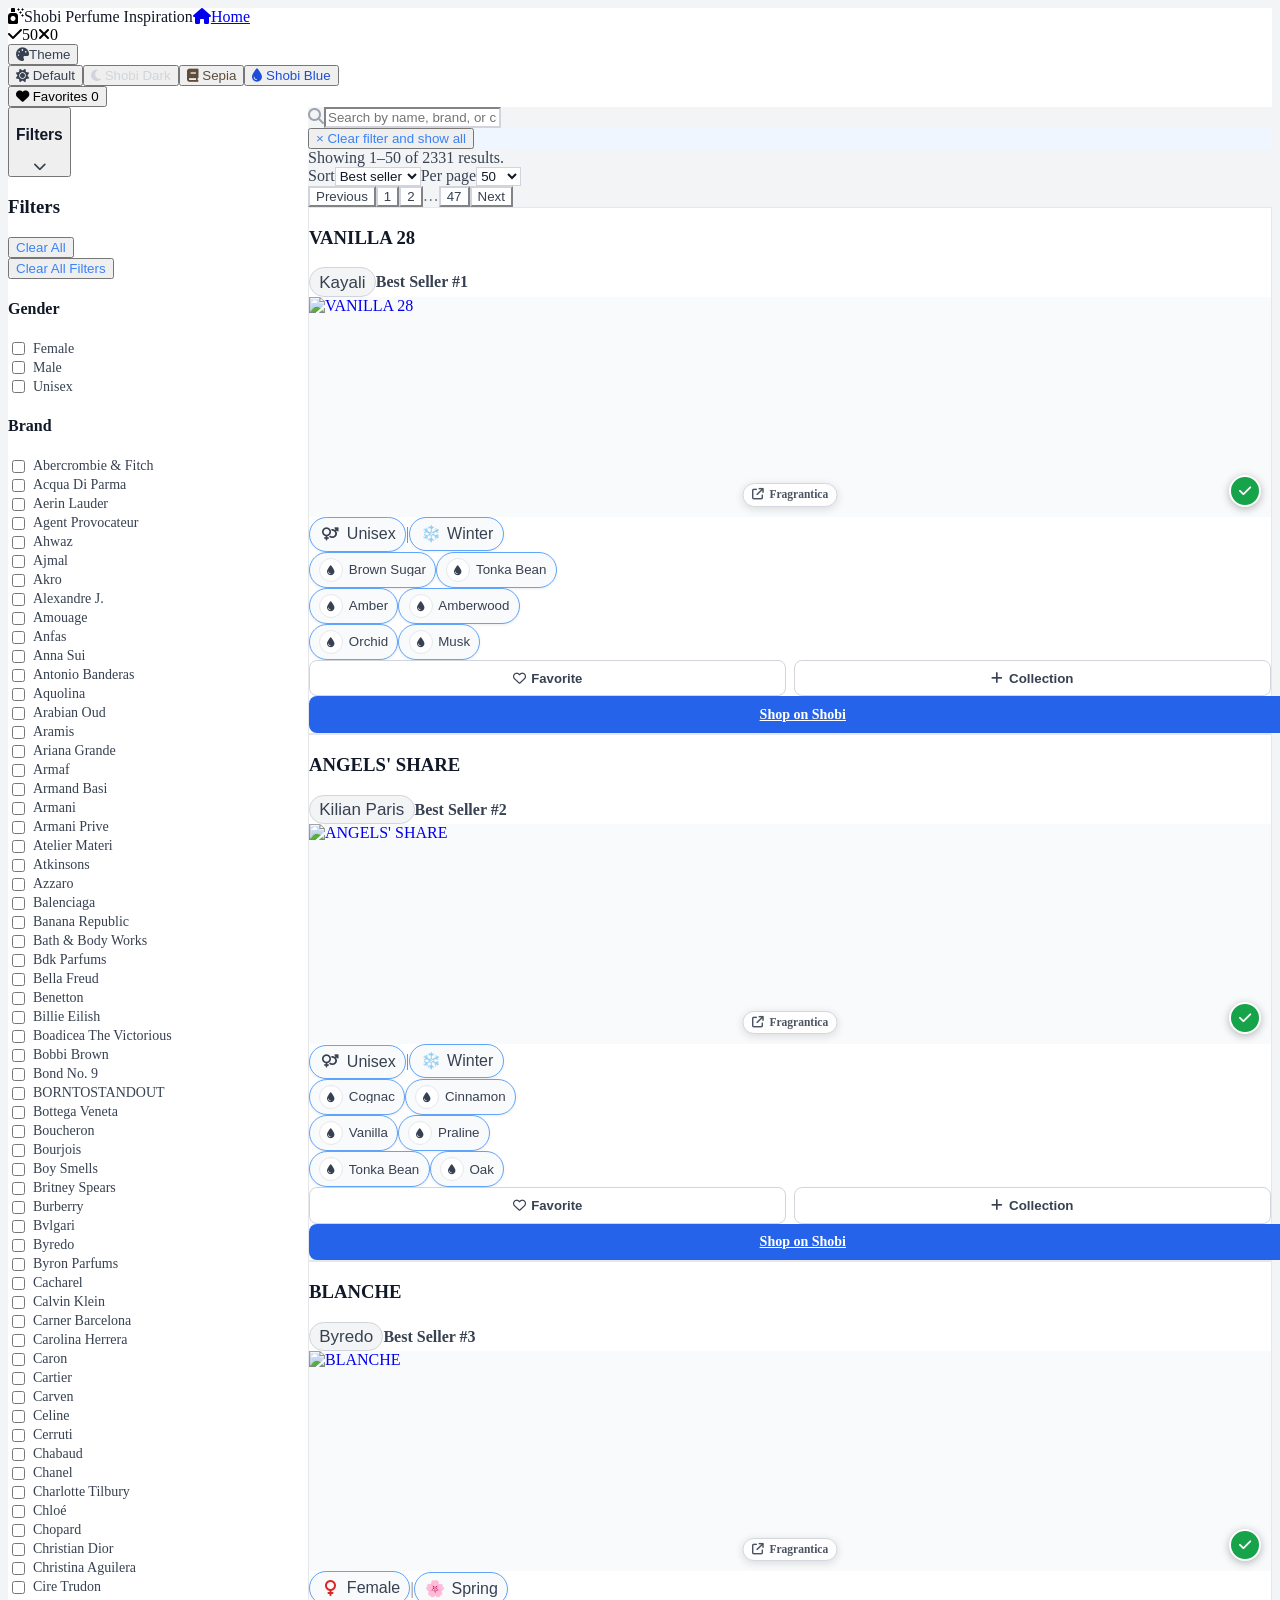
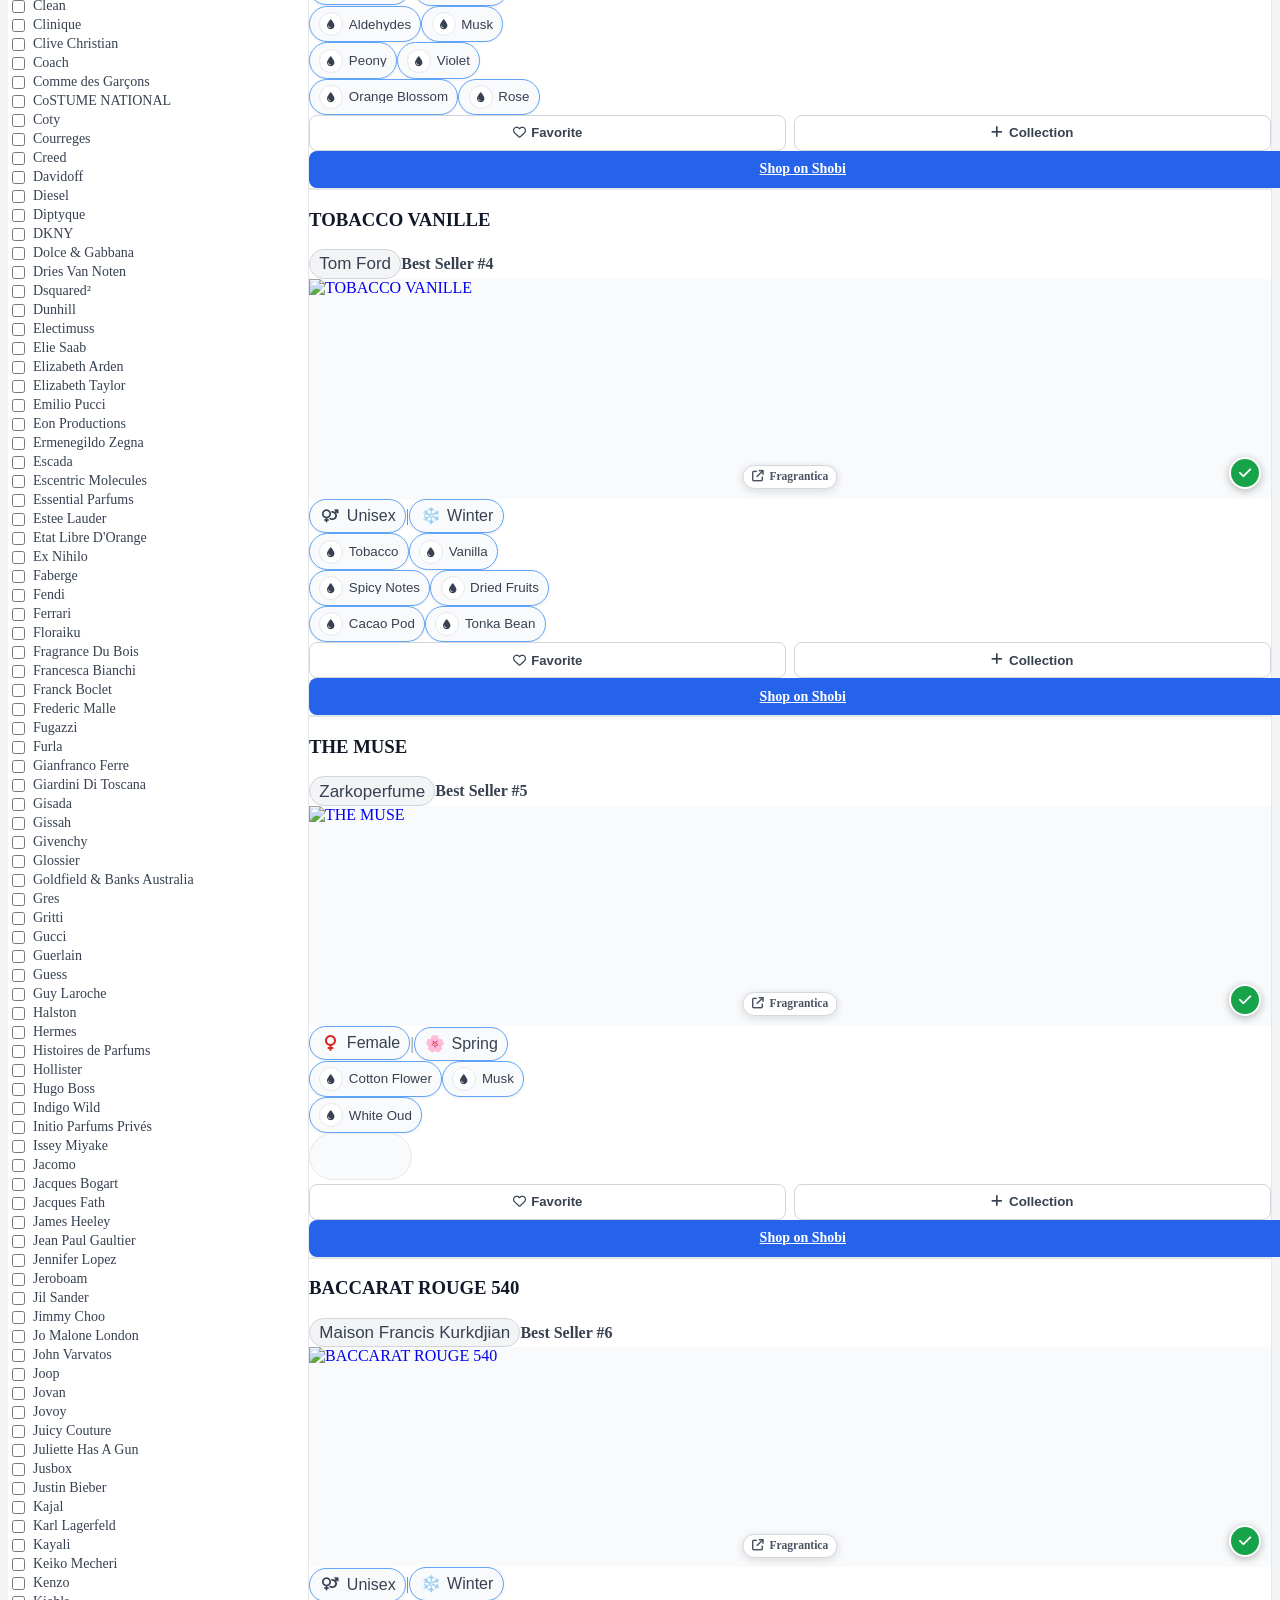
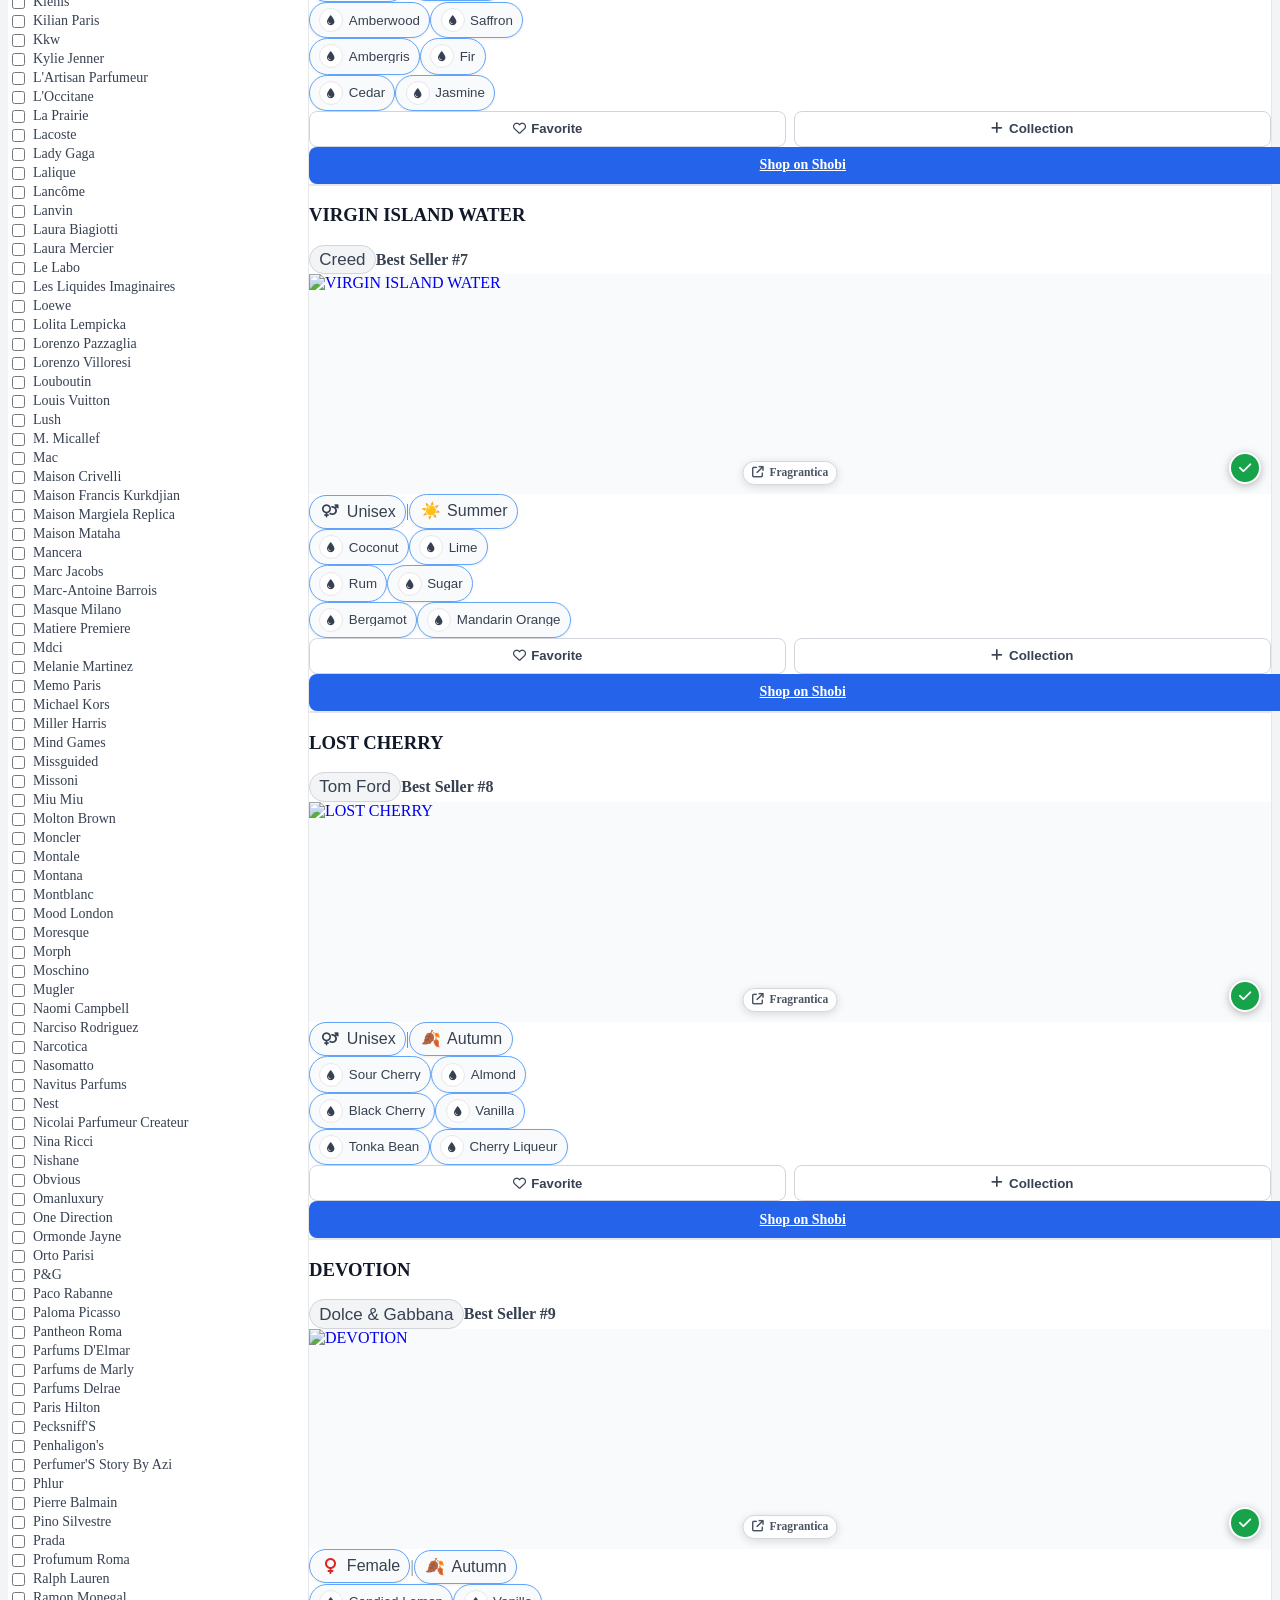
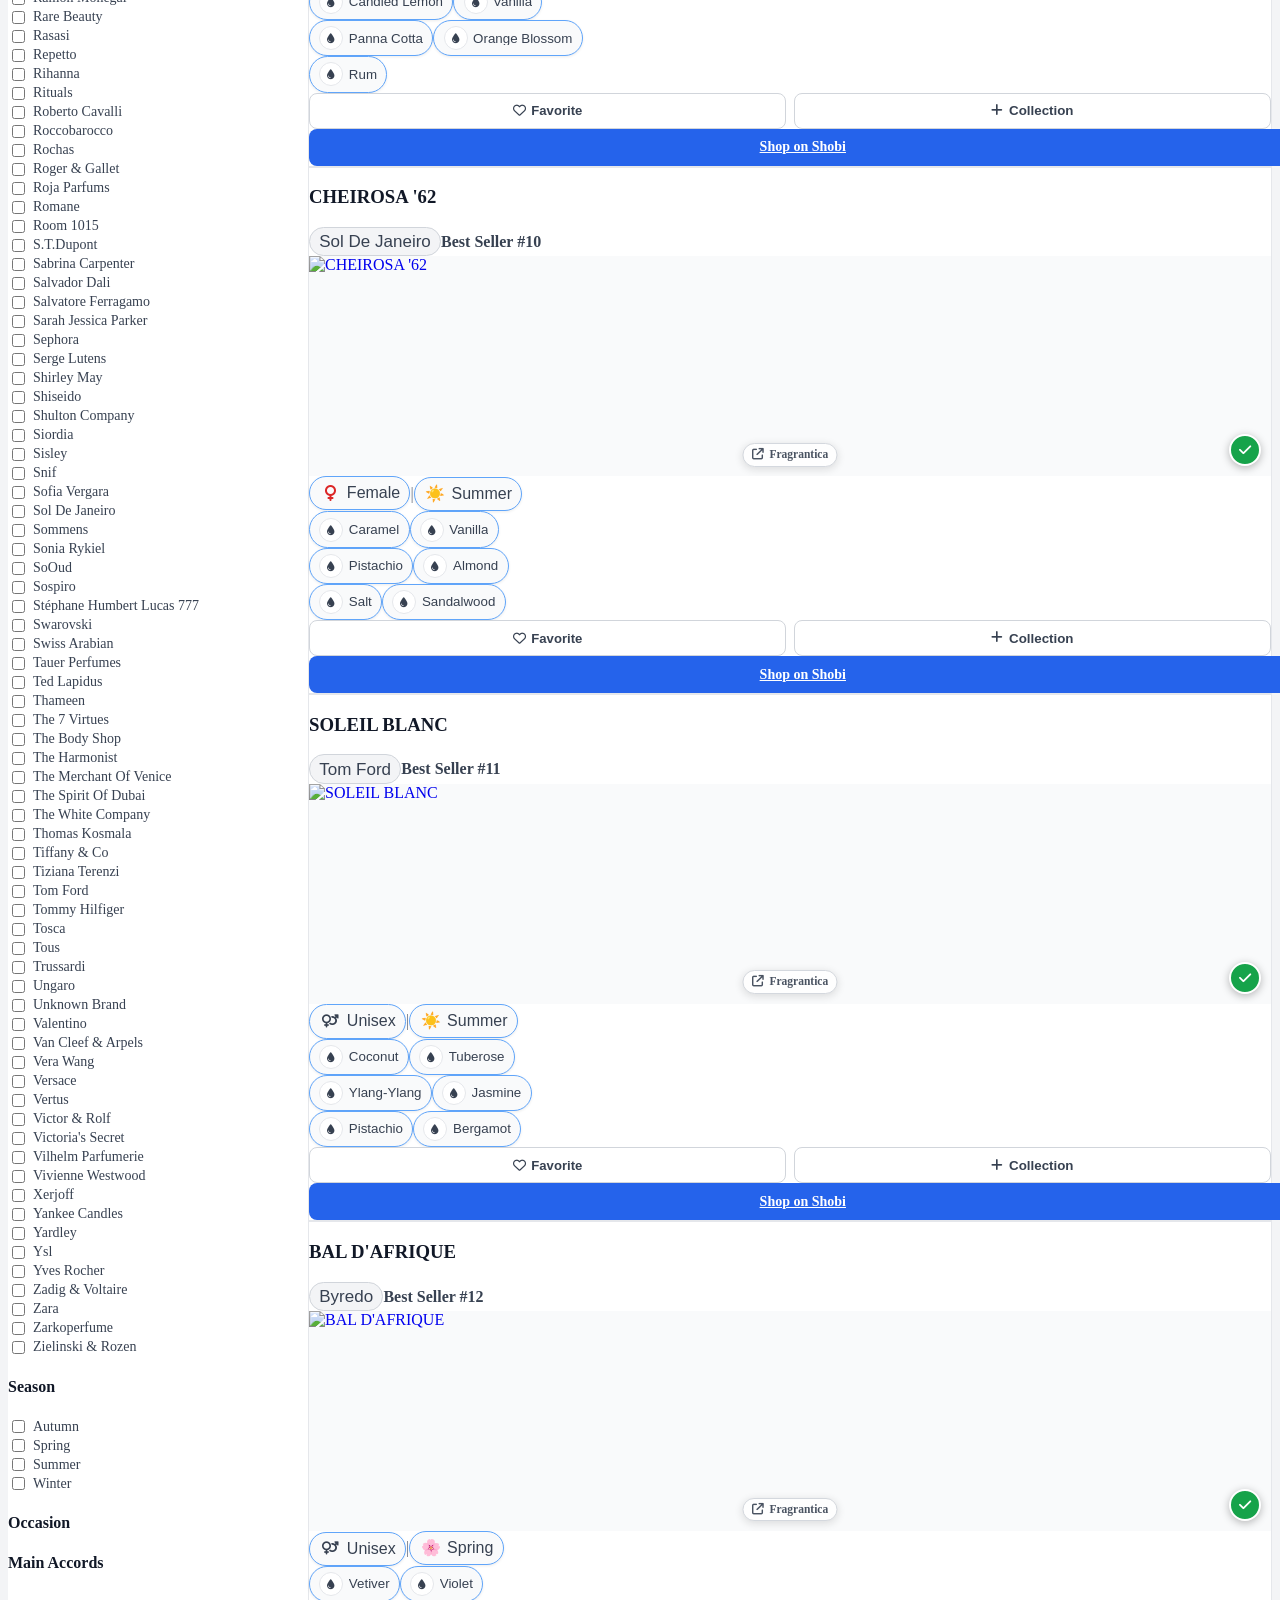
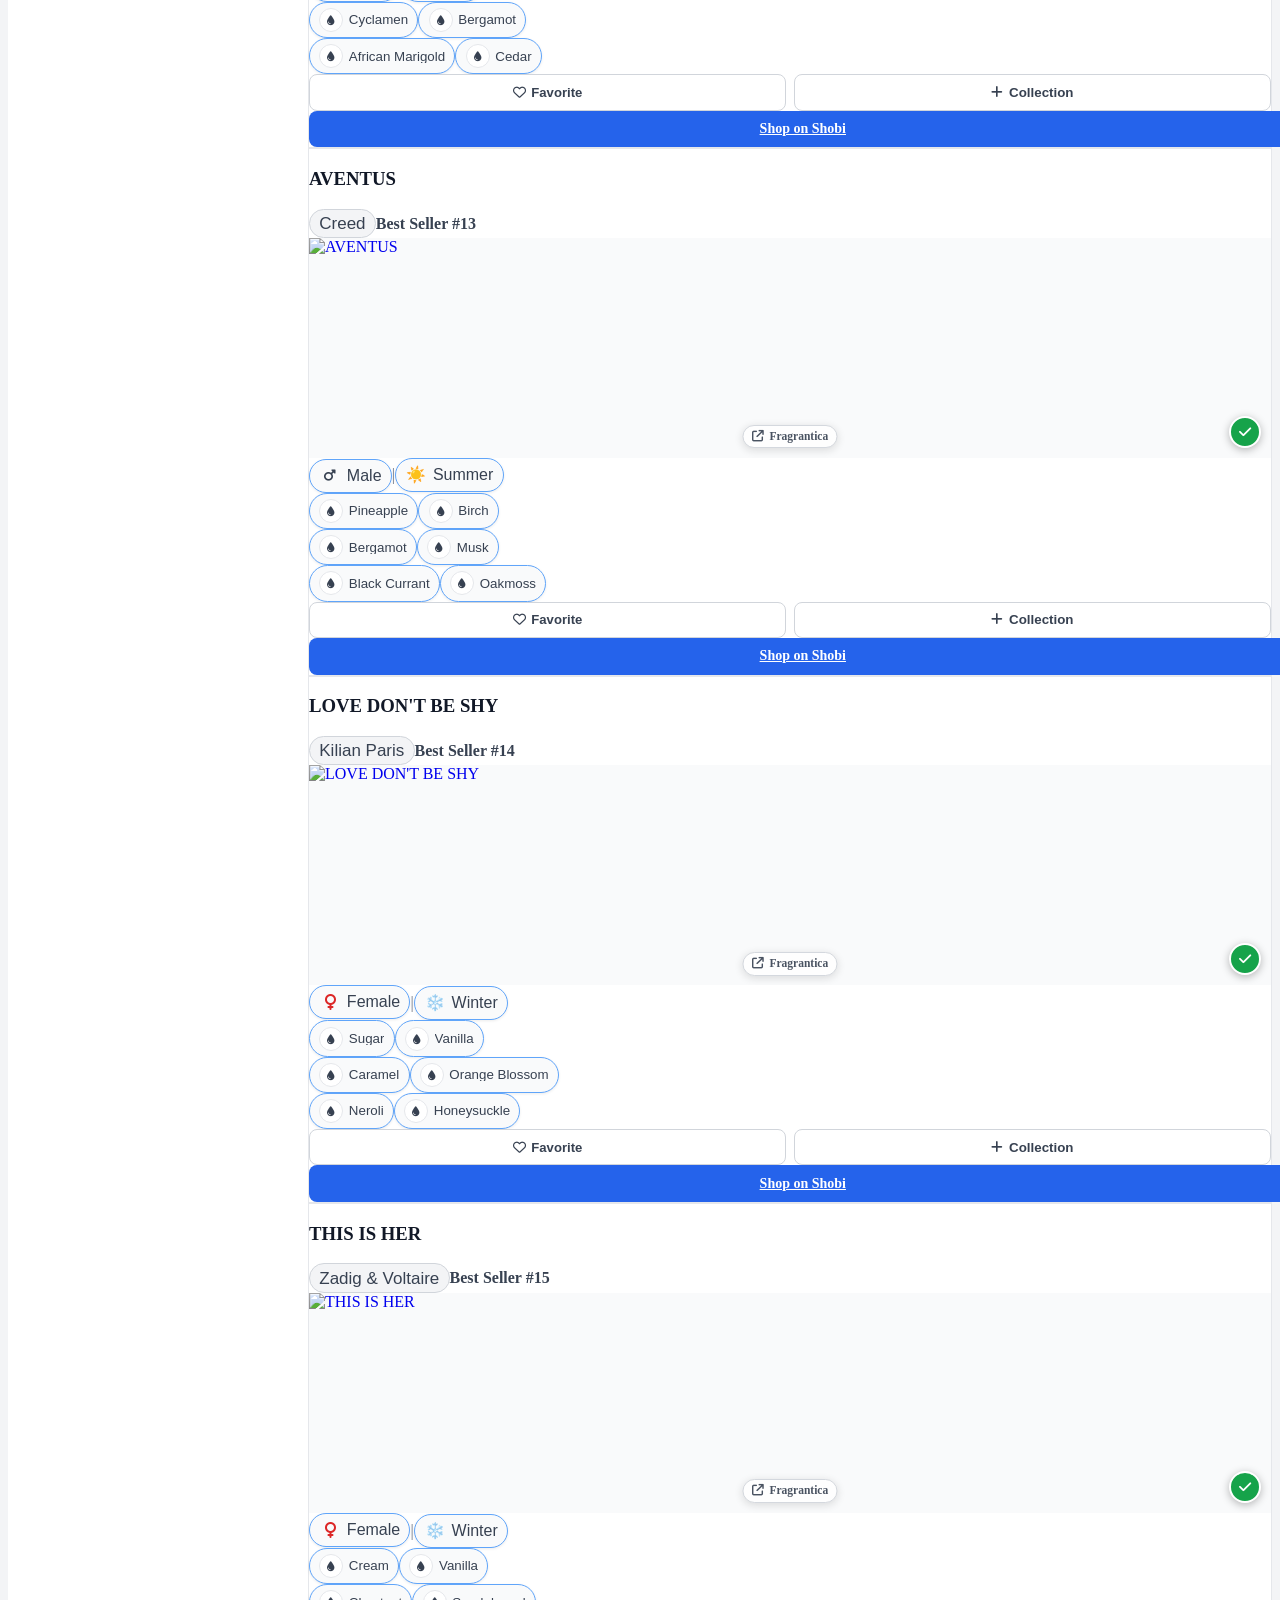
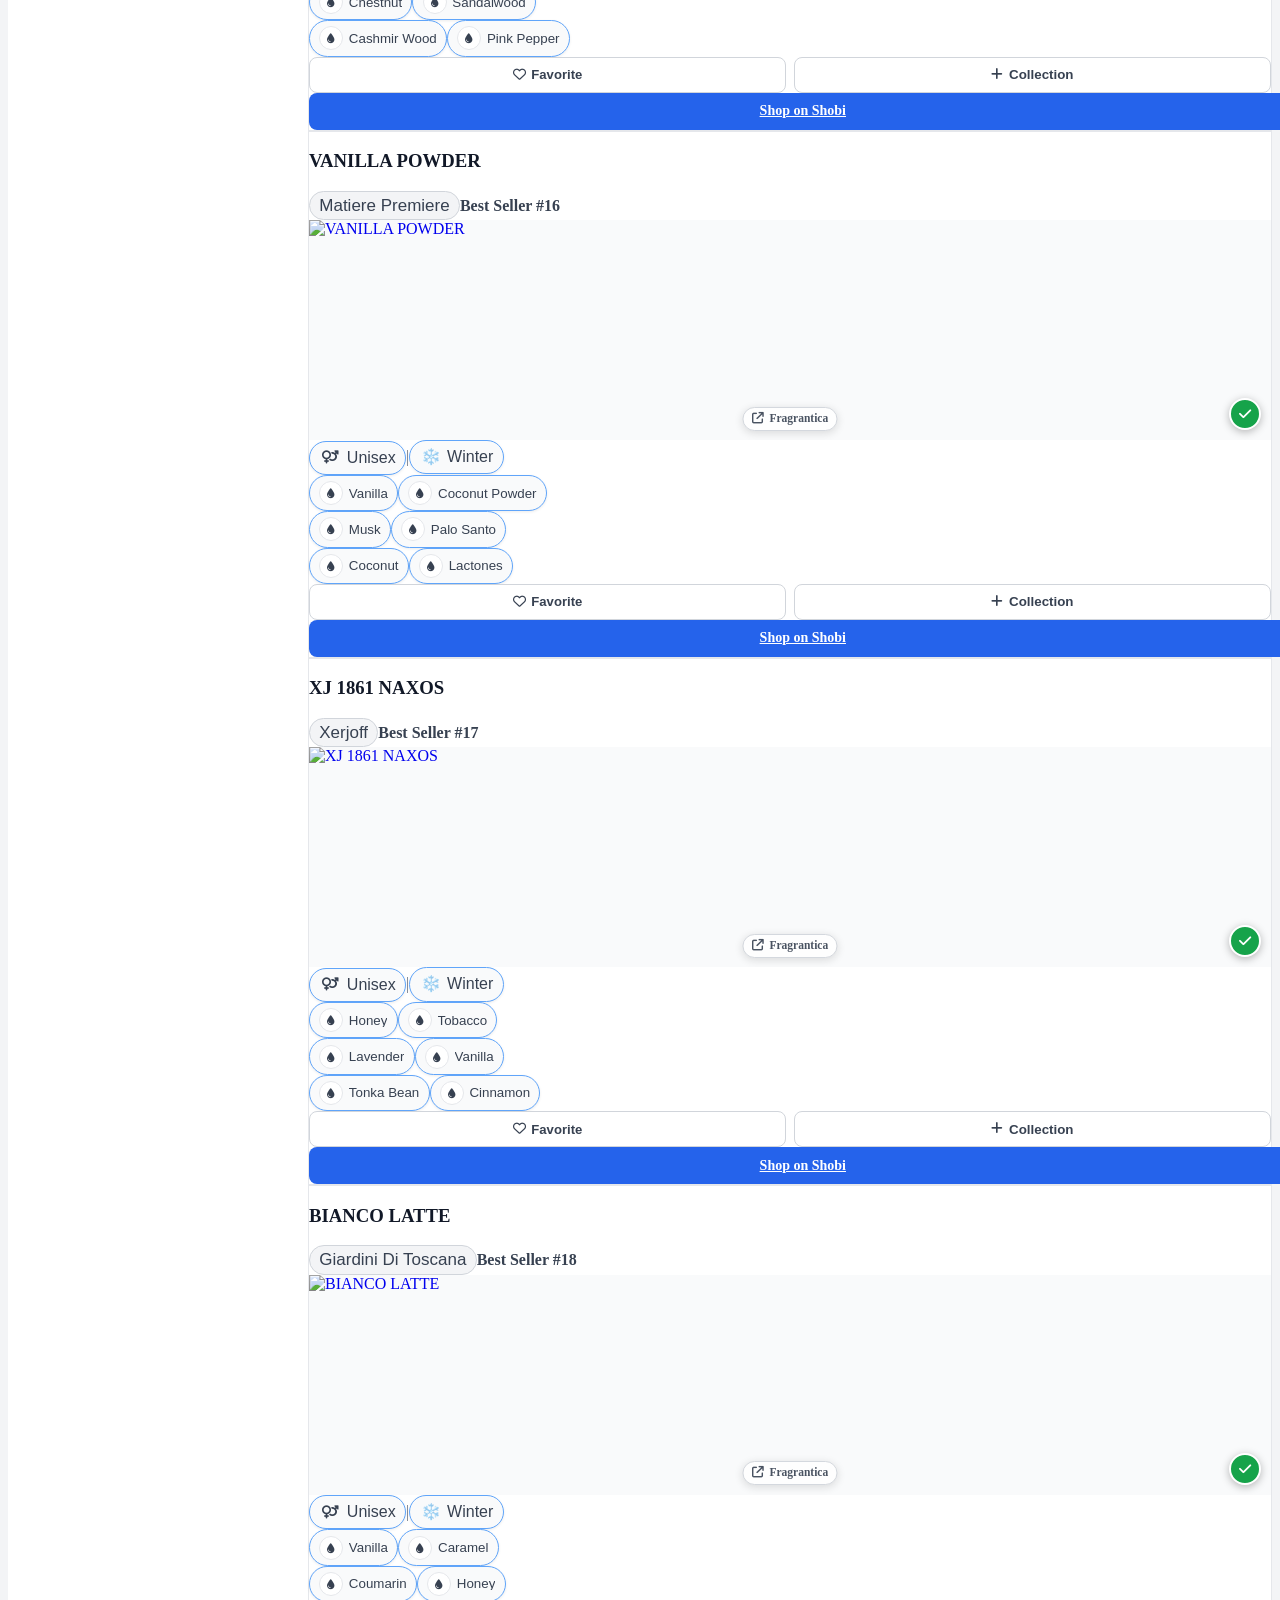
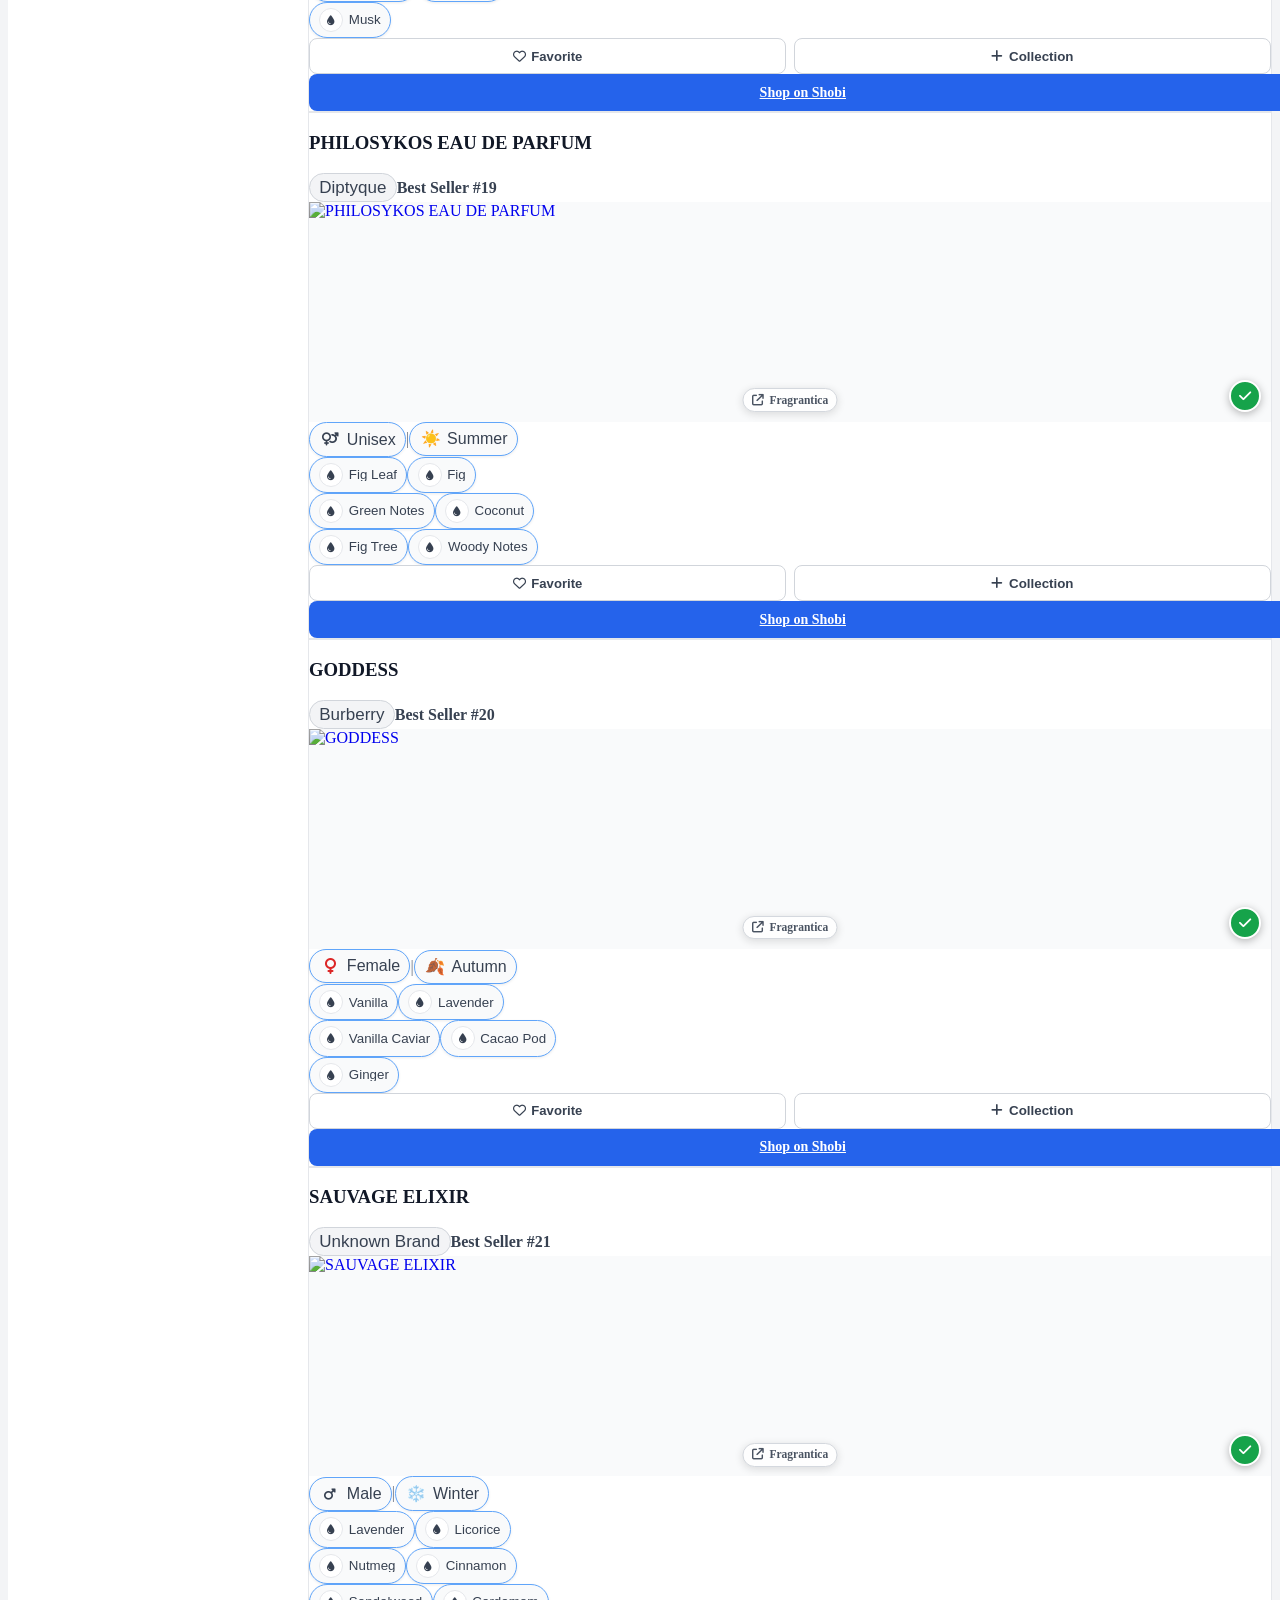
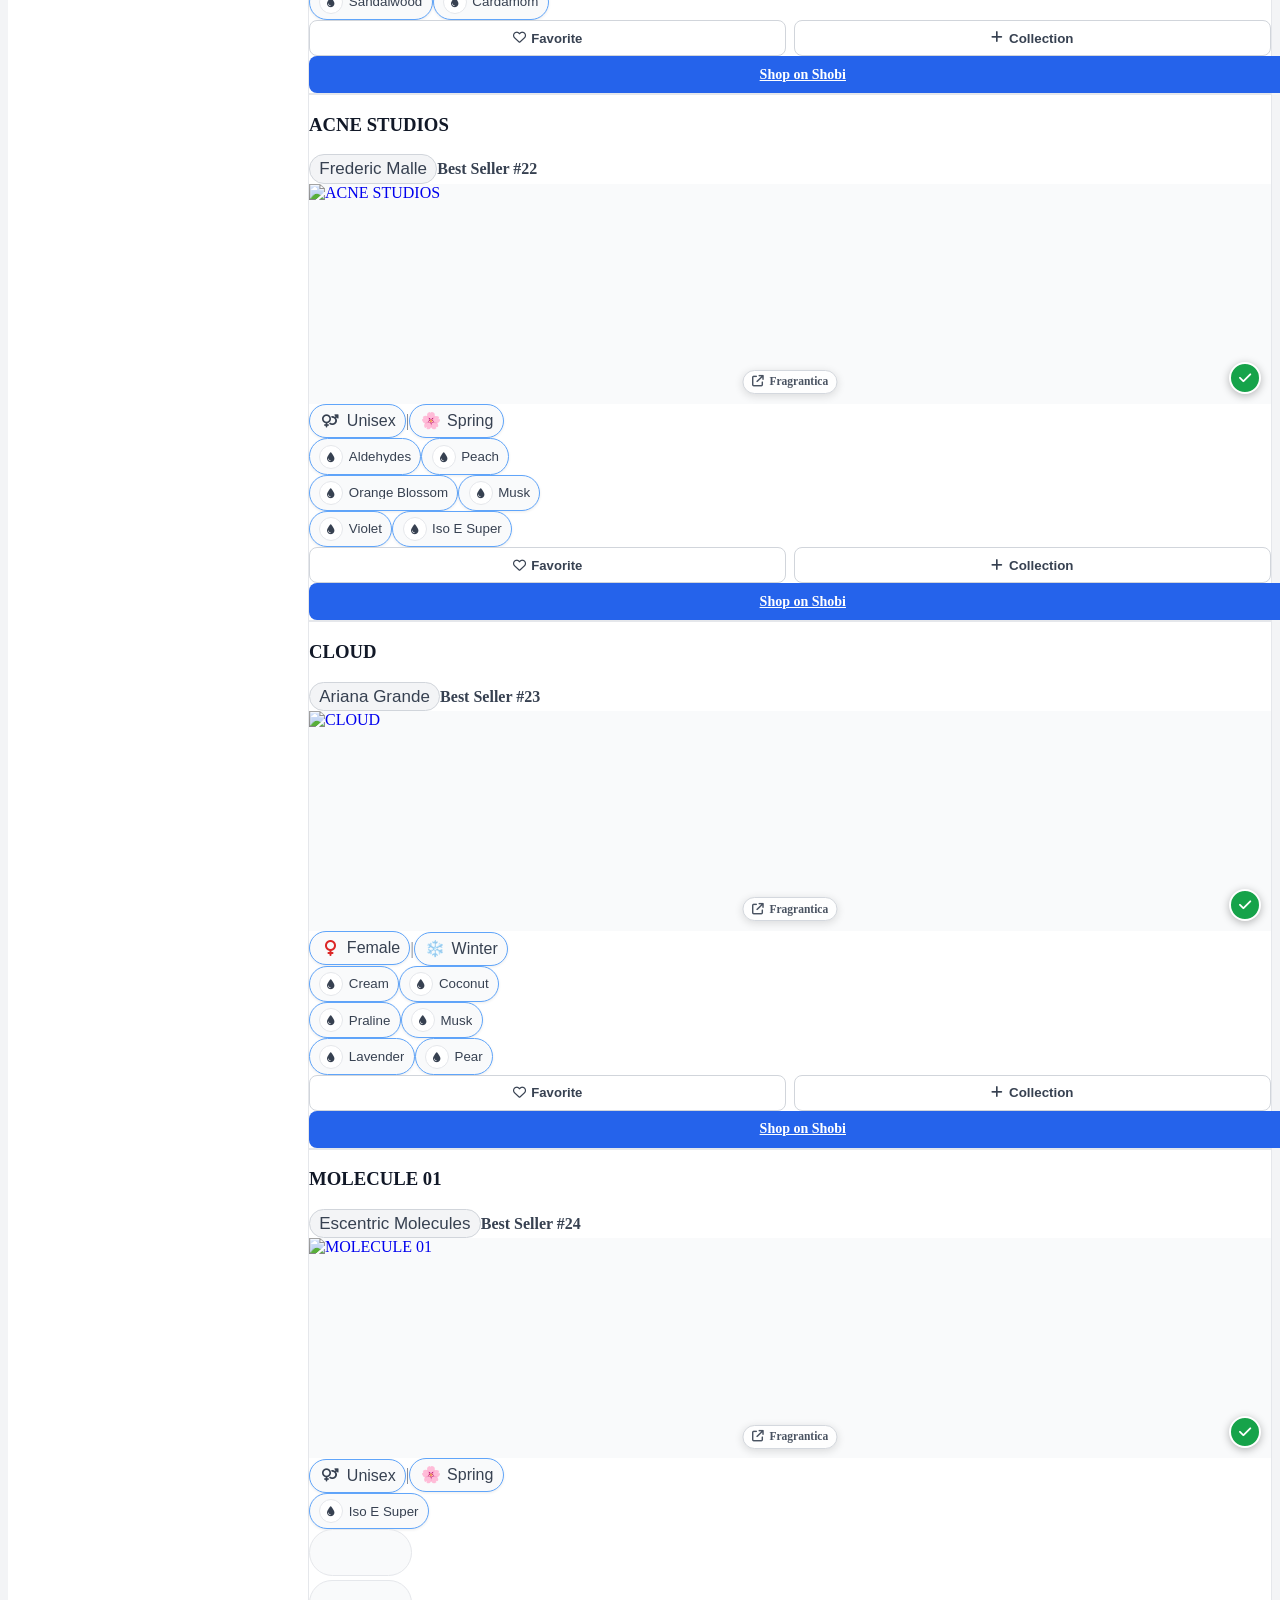
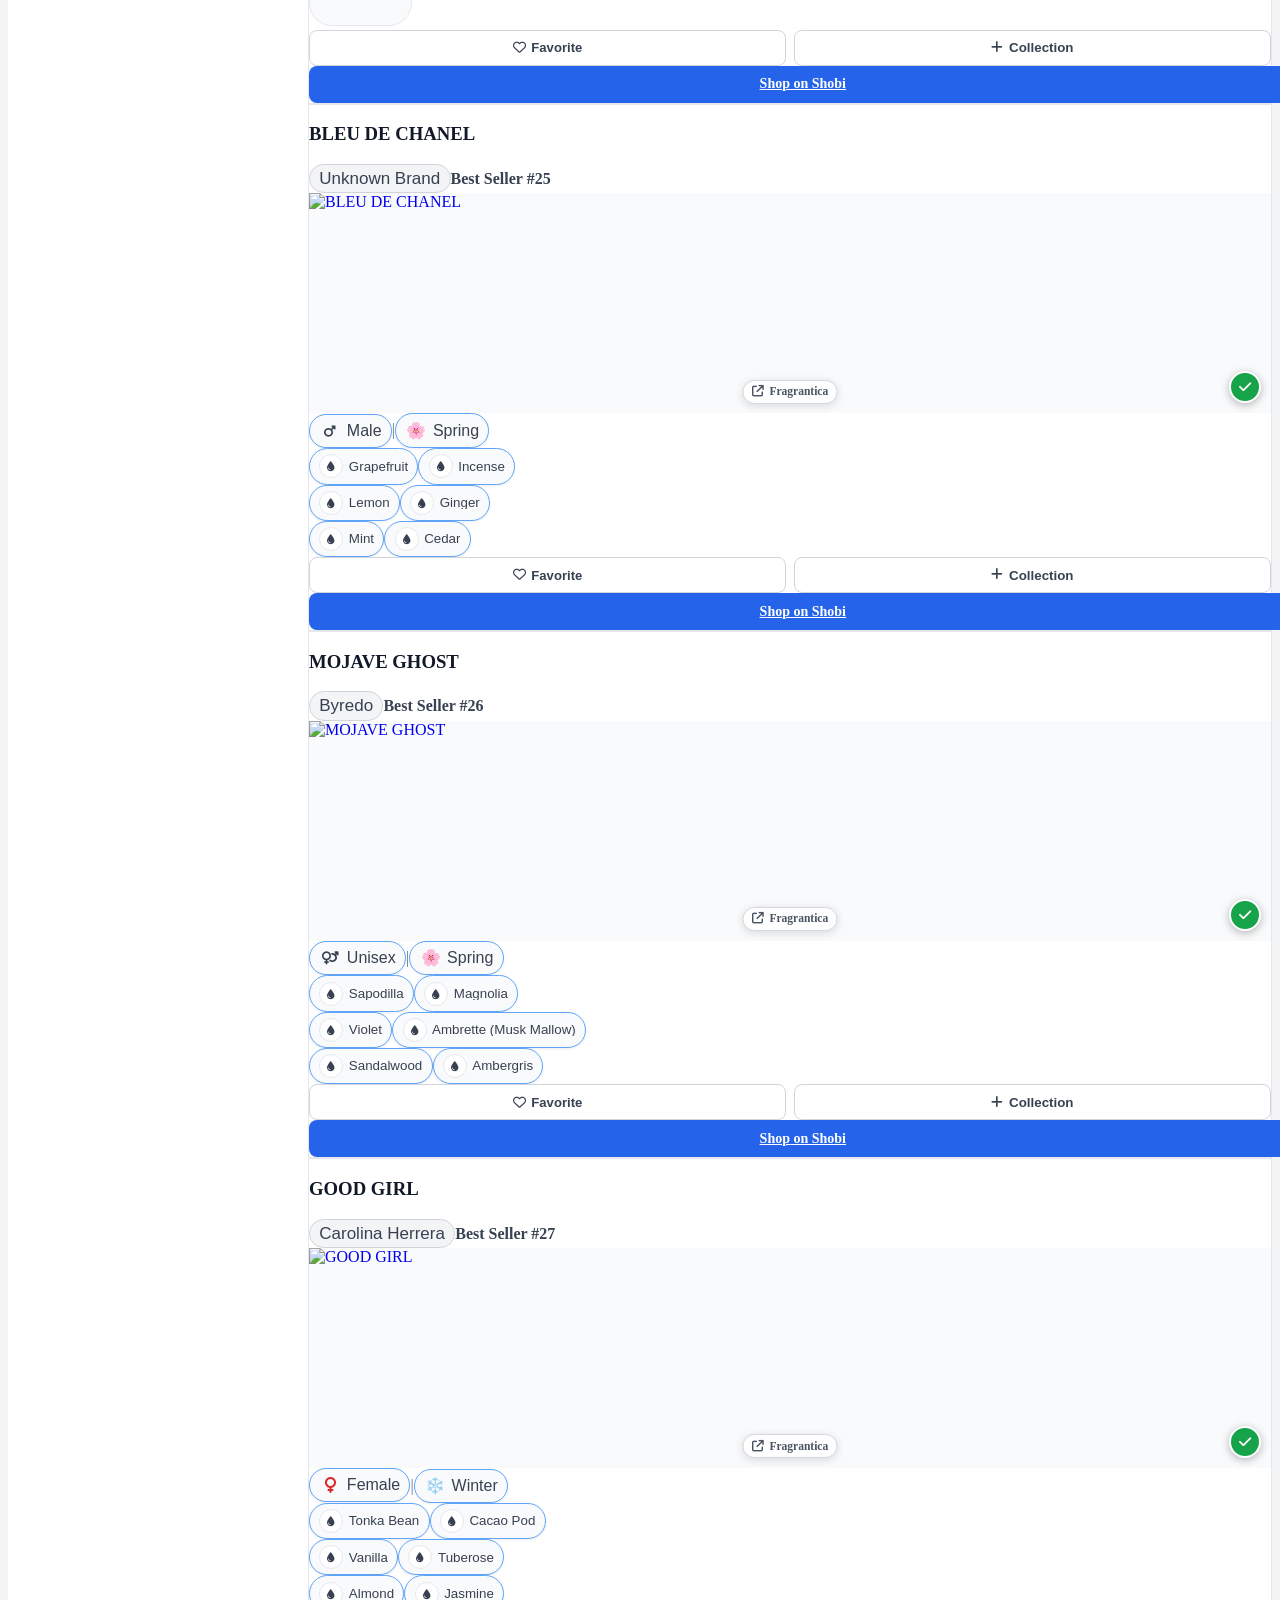
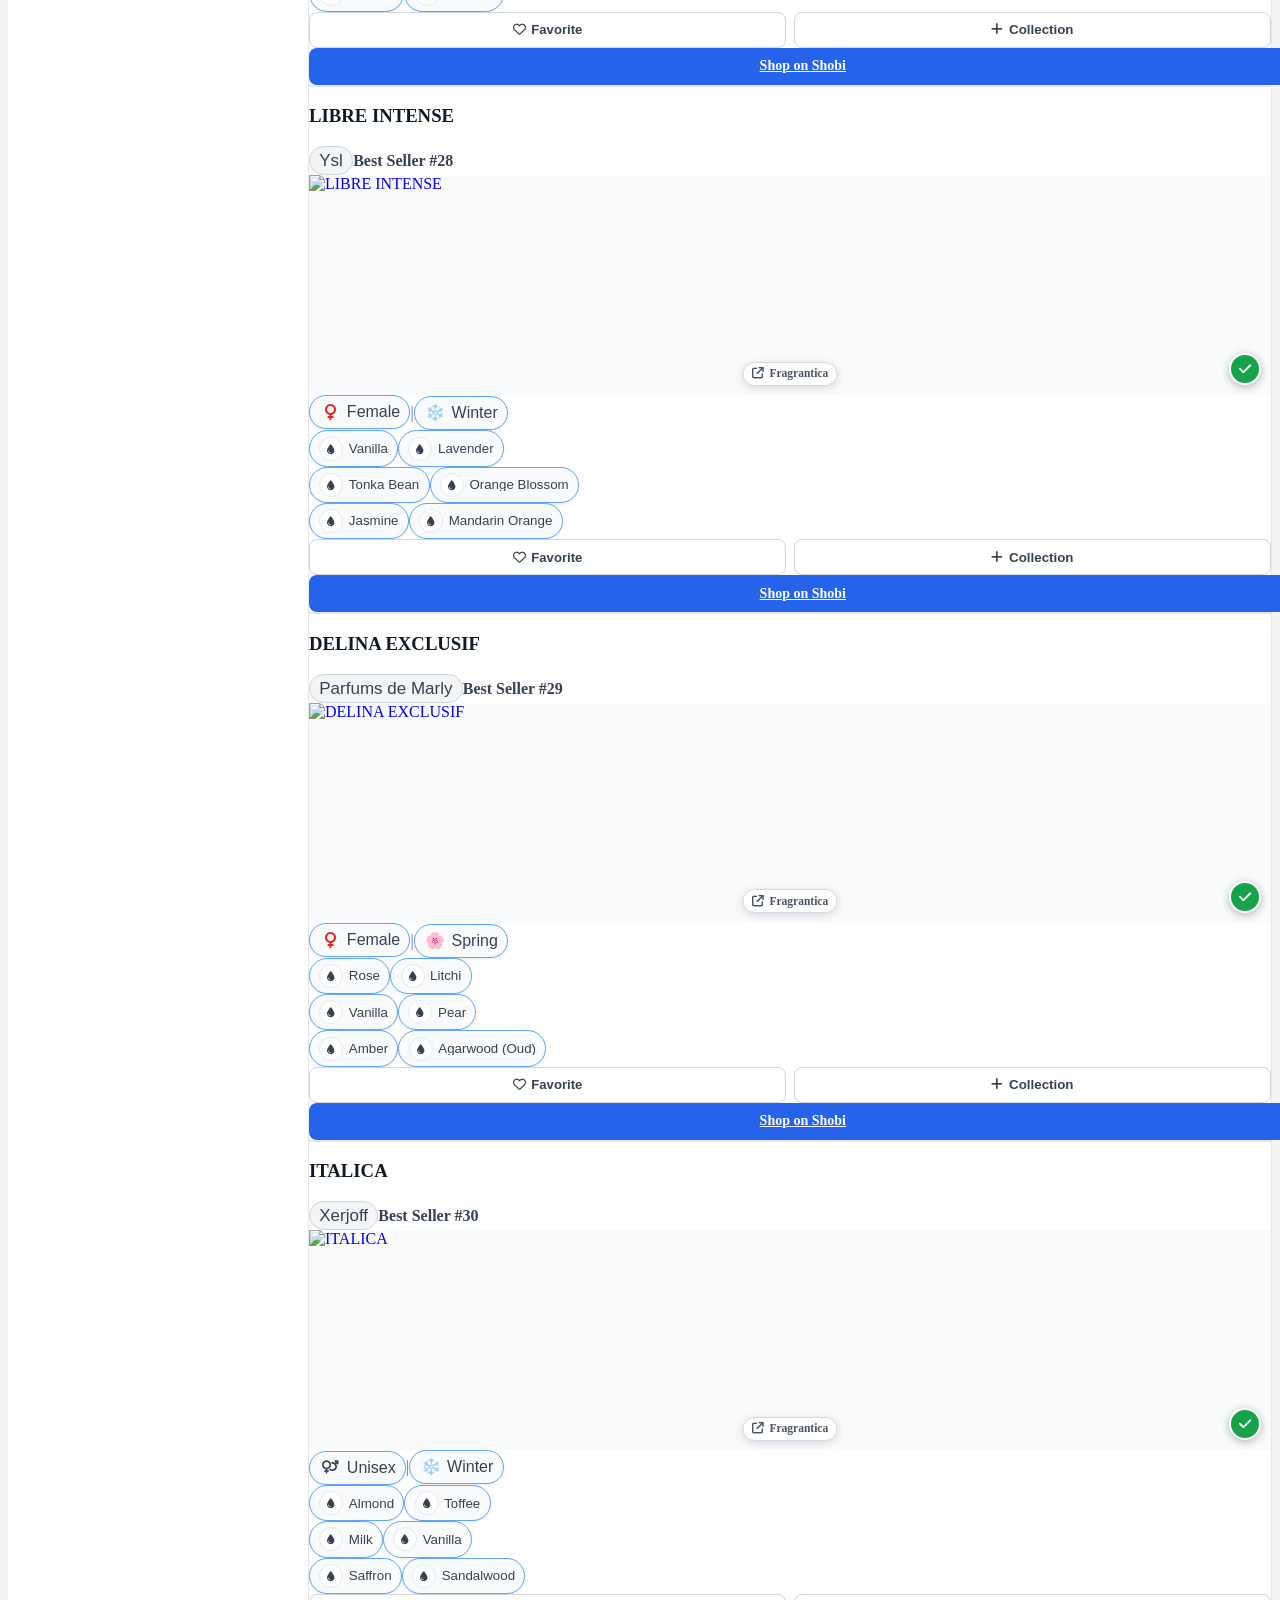
==== commit fa4a49e0: "Load note icons before canonical cards and refresh validation assets" ====
--- a/index.html
+++ b/index.html
@@ -5,7 +5,9 @@
 </head>
 <body class="bg-base font-sans">
 <nav class="bg-surface shadow-md sticky top-0 z-10"><div class="mx-auto px-4 sm:px-6 lg:px-8"><div class="flex justify-between h-16"><div class="flex-shrink-0 flex items-center"><i class="fas fa-spray-can-sparkles text-blue-600 text-xl mr-2"></i><span class="font-bold text-lg text-primary">Shobi Perfume Inspiration</span><a href="./" class="ml-4 inline-flex items-center gap-2 px-3 py-1.5 rounded-full bg-blue-600 text-white shadow-sm hover:bg-blue-700 text-sm font-semibold" title="Home" aria-label="Home"><i class="fa-solid fa-house"></i><span class="hidden sm:inline">Home</span></a></div><div class="flex items-center space-x-4"><div class="relative" id="theme-switcher"><button id="theme-menu-btn" class="flex items-center text-secondary text-accent-hover" title="Change theme"><i class="fas fa-palette text-lg"></i><span class="hidden sm:inline-block ml-2 text-sm font-medium">Theme</span></button><div id="theme-menu-dropdown" class="hidden absolute right-0 mt-2 w-36 bg-surface rounded-md shadow-lg z-20"><button data-theme="light" class="theme-btn block w-full text-left px-4 py-2 text-sm text-secondary hover:bg-base"><i class="fas fa-sun w-5 mr-1"></i> Default</button><button data-theme="dark" class="theme-btn block w-full text-left px-4 py-2 text-sm text-secondary hover:bg-base"><i class="fas fa-moon w-5 mr-1"></i> Shobi Dark</button><button data-theme="sepia" class="theme-btn block w-full text-left px-4 py-2 text-sm text-secondary hover:bg-base"><i class="fas fa-book w-5 mr-1"></i> Sepia</button><button data-theme="blue" class="theme-btn block w-full text-left px-4 py-2 text-sm text-secondary hover:bg-base"><i class="fas fa-tint text-lg"></i> Shobi Blue</button></div></div><button id="favorites-btn" class="flex items-center px-4 py-2 border border-transparent rounded-md shadow-sm text-sm font-medium text-white bg-red-600 hover:bg-red-700"><i class="fas fa-heart mr-2"></i> Favorites <span id="favorites-count" class="ml-2 bg-white text-red-600 text-xs font-bold rounded-full px-2 py-0.5">0</span></button></div></div></div></nav>
-<div class="page-grid mx-auto p-4 sm:p-6 lg:p-8 gap-6"><aside id="filter-sidebar" class="bg-surface rounded-lg shadow-lg h-fit lg:sticky top-24"><button id="filters-toggle-btn" class="lg:hidden w-full flex justify-between items-center p-4"><h3 class="text-xl font-bold text-primary">Filters</h3><i id="filters-toggle-icon" class="fas fa-chevron-down transition-transform text-secondary"></i></button><div id="filters-content" class="hidden lg:block p-6 lg:p-0"><div class="hidden lg:flex justify-between items-center mb-4 lg:pt-6 lg:px-6"><h3 class="text-xl font-bold text-primary">Filters</h3><button id="reset-all-filters-btn-desktop" class="text-sm text-accent">Clear All</button></div><button id="reset-all-filters-btn-mobile" class="lg:hidden w-full text-center text-sm text-accent mb-4">Clear All Filters</button><div class="filter-group mb-6 lg:px-6"><h4 class="font-semibold text-primary mb-2">Gender</h4><div id="gender-filters" class="space-y-2"></div></div><div class="filter-group mb-6 lg:px-6"><h4 class="font-semibold text-primary mb-2">Brand</h4><div id="brand-filters" class="space-y-2 max-h-64 overflow-y-auto pr-2"><div id="brand-loader" class="text-sm text-tertiary">Loading brands...</div></div></div><div class="filter-group mb-6 lg:px-6"><h4 class="font-semibold text-primary mb-2">Season</h4><div id="season-filters" class="space-y-2"><div id="season-loader" class="text-sm text-tertiary">Loading filters...</div></div></div><div class="filter-group mb-6 lg:px-6"><h4 class="font-semibold text-primary mb-2">Occasion</h4><div id="occasion-filters" class="space-y-2 max-h-64 overflow-y-auto pr-2"></div></div><div class="filter-group lg:px-6 lg:pb-6"><h4 class="font-semibold text-primary mb-2">Main Accords</h4><div id="accord-filters" class="space-y-2 max-h-64 overflow-y-auto pr-2"></div></div></div></aside><main id="main-content"><section class="w-full mb-6"><div class="relative"><span class="absolute inset-y-0 left-0 pl-3 flex items-center"><i class="fas fa-search text-placeholder-color"></i></span><input type="text" id="search-input" class="block w-full pl-10 pr-4 py-3 border-base rounded-md bg-surface text-primary focus-ring sm:text-lg" placeholder="Search by name, brand, or code..."></div></section><div id="brand-info-container" class="hidden bg-accent-subtle border-l-4 border-accent p-6 rounded-md shadow-md mb-6"><div id="brand-info-content"></div><button id="clear-brand-filter" class="mt-4 text-sm font-medium text-accent">&times; Clear filter and show all</button></div><div id="active-filters-display" class="mb-4 flex flex-wrap gap-2"></div><div id="results-count" class="text-secondary mb-4">Loading perfumes...</div><div id="resultsContainer" class="grid grid-cols-1 sm:grid-cols-2 md:grid-cols-3 lg:grid-cols-4 xl:grid-cols-5 2xl:grid-cols-6 gap-6"></div></main></div>
+<div class="page-grid mx-auto p-4 sm:p-6 lg:p-8 gap-6"><aside id="filter-sidebar" class="bg-surface rounded-lg shadow-lg h-fit lg:sticky top-24"><button id="filters-toggle-btn" class="lg:hidden w-full flex justify-between items-center p-4"><h3 class="text-xl font-bold text-primary mb-2">Filters</h3><i id="filters-toggle-icon" class="fas fa-chevron-down transition-transform text-secondary"></i></button><div id="filters-content" class="hidden lg:block p-6 lg:p-0"><div class="hidden lg:flex justify-between items-center mb-4 lg:pt-6 lg:px-6"><h3 class="text-xl font-bold text-primary">Filters</h3><button id="reset-all-filters-btn-desktop" class="text-sm text-accent">Clear All</button></div><button id="reset-all-filters-btn-mobile" class="lg:hidden w-full text-center text-sm text-accent mb-4">Clear All Filters</button><div class="filter-group mb-6 lg:px-6"><h4 class="font-semibold text-primary mb-2">Gender</h4><div id="gender-filters" class="space-y-2"></div></div><div class="filter-group mb-6 lg:px-6"><h4 class="font-semibold text-primary mb-2">Brand</h4><div id="brand-filters" class="space-y-2 max-h-64 overflow-y-auto pr-2"><div id="brand-loader" class="text-sm text-tertiary">Loading brands...</div></div></div><div class="filter-group mb-6 lg:px-6"><h4 class="font-semibold text-primary mb-2">Season</h4><div id="season-filters" class="space-y-2"><div id="season-loader" class="text-sm text-tertiary">Loading filters...</div></div></div><div class="filter-group mb-6 lg:px-6"><h4 class="font-semibold text-primary mb-2">Occasion</h4><div id="occasion-filters" class="space-y-2 max-h-64 overflow-y-auto pr-2"></div></div><div class="filter-group lg:px-6 lg:pb-6"><h4 class="font-semibold text-primary mb-2">Main Accords</h4><div id="accord-filters" class="space-y-2 max-h-64 overflow-y-auto pr-2"></div></div></div></aside><main id="main-content"><section class="w-full mb-6"><div class="relative"><span class="absolute inset-y-0 left-0 pl-3 flex items-center"><i class="fas fa-search text-placeholder-color"></i></span><input type="text" id="search-input" class="block w-full pl-10 pr-4 py-3 border-base rounded-md bg-surface text-primary focus-ring sm:text-lg" placeholder="Search by name, brand, or code..."></div></section><div id="brand-info-container" class="hidden bg-accent-subtle border-l-4 border-accent p-6 rounded-md shadow-md mb-6"><div id="brand-info-content"></div><button id="clear-brand-filter" class="mt-4 text-sm font-medium text-accent">&times; Clear filter and show all</button></div><div id="active-filters-display" class="mb-4 flex flex-wrap gap-2"></div><div id="results-count" class="text-secondary mb-4">Loading perfumes...</div><div id="resultsContainer" class="grid grid-cols-1 sm:grid-cols-2 md:grid-cols-3 lg:grid-cols-4 xl:grid-cols-5 2xl:grid-cols-6 gap-6"></div></main></div>
 <template id="perfume-card-template"><div class="bg-surface rounded-lg shadow-lg overflow-hidden flex flex-col transition-transform duration-200 hover:scale-[1.03]"><div class="p-5 relative flex-grow flex flex-col"><button class="favorite-btn absolute top-4 right-4 text-2xl icon-base-color hover:text-red-500"><i class="fa-regular fa-heart"></i></button><div data-action="show-details"><p class="text-xs font-mono text-tertiary mb-1" data-field="code"></p><h3 class="text-lg font-bold text-primary mb-1" data-field="inspiredBy"></h3></div><button data-action="filter-brand" class="text-sm text-secondary mb-3 text-left hover:underline" data-field="brand"></button><div data-field="audience-icons" class="flex space-x-3 text-base mb-3"></div><p data-field="description" class="hidden lg:block text-sm text-secondary mb-4 truncate-3-lines"></p><div data-field="type-icons" class="flex space-x-3 text-base mb-4"></div><div class="mt-auto"><a data-field="shobiLink" target="_blank" rel="noopener noreferrer" class="block w-full text-center px-4 py-2 rounded-md text-sm font-medium text-white bg-blue-600">Buy at Shobi</a></div></div></div></template>
 <div id="perfume-modal" class="hidden" aria-hidden="true"><div id="modal-content"><button id="modal-close-btn" type="button"></button><div id="modal-overlay"></div><span id="modal-inspiredBy"></span><span id="modal-brand"></span><span id="modal-code"></span><span id="modal-description"></span><span id="modal-notes"></span><span id="modal-boost-guide"></span><a id="modal-shobiLink"></a></div></div>
-<script src="script.js?v=3"></script><script src="bestsellers-1.js?v=1"></script><script src="bestsellers-2.js?v=1"></script><script src="bestsellers-3.js?v=1"></script><script src="bestsellers-4.js?v=1"></script><script src="bestsellers-5.js?v=1"></script><script src="bestseller-ranking.js?v=3"></script><script src="pagination.js?v=12"></script><script src="bestseller-2-card.js?v=2"></script><script src="bestseller-catcher-notes.js?v=5"></script><script src="bestseller-social-card-missing-fixes.js?v=2"></script><script src="bestseller-notes-enrichment.js?v=4"></script><script src="bestseller-top100-enrichment.js?v=4"></script><script src="bestseller-001-100-canonical-data.js?v=2"></script><script src="bestseller-001-100-canonical-cards.js?v=5"></script><script src="bestseller-title-brand-cleanup.js?v=2"></script><script src="bestseller-catcher-visual-check.js?v=12"></script><script src="bestseller-status-counter.js?v=1"></script><script src="fragrantica-note-icons.js?v=3"></script><script src="bestseller-41-200-ranking-extension.js?v=3"></script><script src="sorting-bestsellers.js?v=3"></script></body></html>+<div class="flex justify-end px-4 sm:px-6 lg:px-8 pb-8"><button id="back-to-top-btn" type="button" class="inline-flex items-center gap-2 px-5 py-3 rounded-full bg-blue-600 text-white font-semibold shadow-lg hover:bg-blue-700 transition-colors" title="Back to top" aria-label="Back to top"><i class="fa-solid fa-arrow-up"></i><span>Back to top</span></button></div>
+<script>document.getElementById('back-to-top-btn')?.addEventListener('click',()=>window.scrollTo({top:0,behavior:'smooth'}));</script>
+<script src="script.js?v=3"></script><script src="bestsellers-1.js?v=1"></script><script src="bestsellers-2.js?v=1"></script><script src="bestsellers-3.js?v=1"></script><script src="bestsellers-4.js?v=1"></script><script src="bestsellers-5.js?v=1"></script><script src="bestseller-ranking.js?v=3"></script><script src="pagination.js?v=12"></script><script src="bestseller-2-card.js?v=2"></script><script src="bestseller-catcher-notes.js?v=5"></script><script src="bestseller-social-card-missing-fixes.js?v=2"></script><script src="bestseller-notes-enrichment.js?v=4"></script><script src="bestseller-top100-enrichment.js?v=4"></script><script src="bestseller-001-100-canonical-data.js?v=2"></script><script src="fragrantica-note-icons.js?v=4"></script><script src="bestseller-001-100-canonical-cards.js?v=6"></script><script src="bestseller-title-brand-cleanup.js?v=2"></script><script src="bestseller-catcher-visual-check.js?v=12"></script><script src="bestseller-status-counter.js?v=2"></script><script src="bestseller-41-200-ranking-extension.js?v=3"></script><script src="sorting-bestsellers.js?v=3"></script></body></html>
